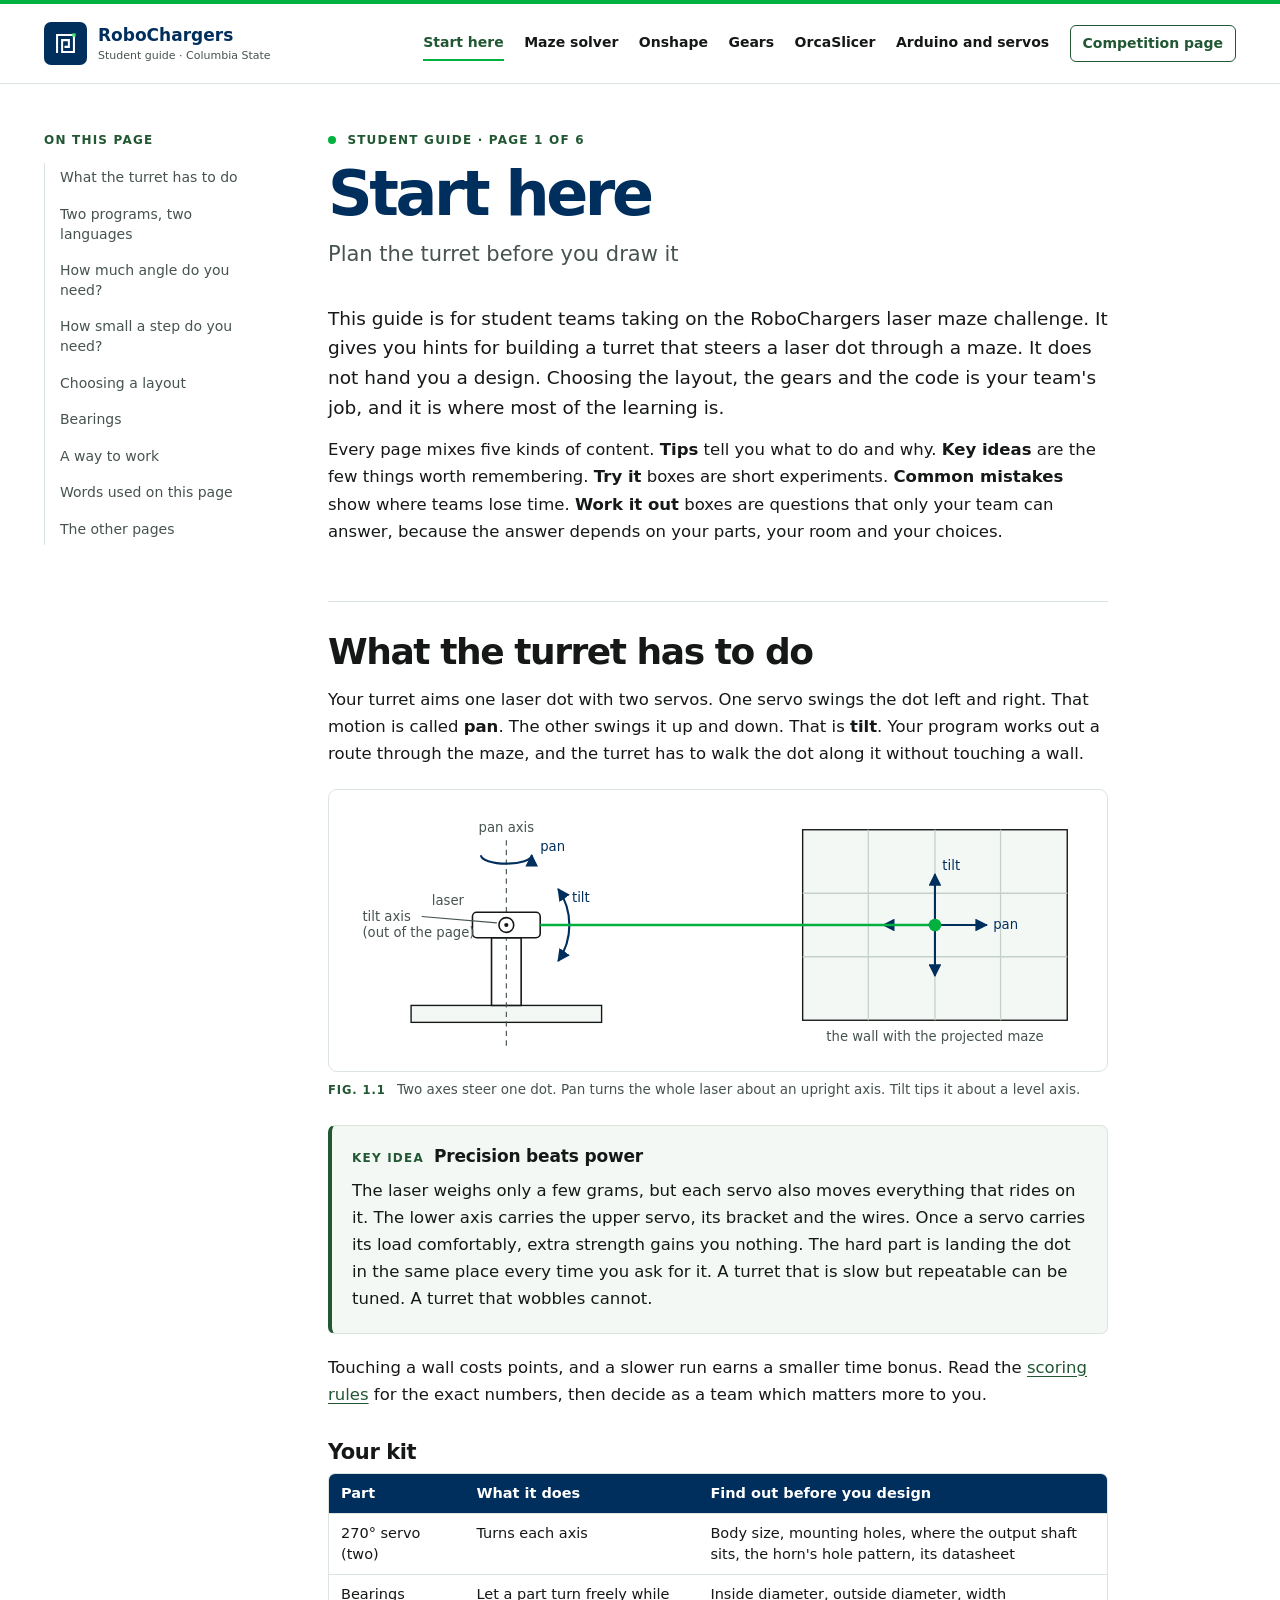
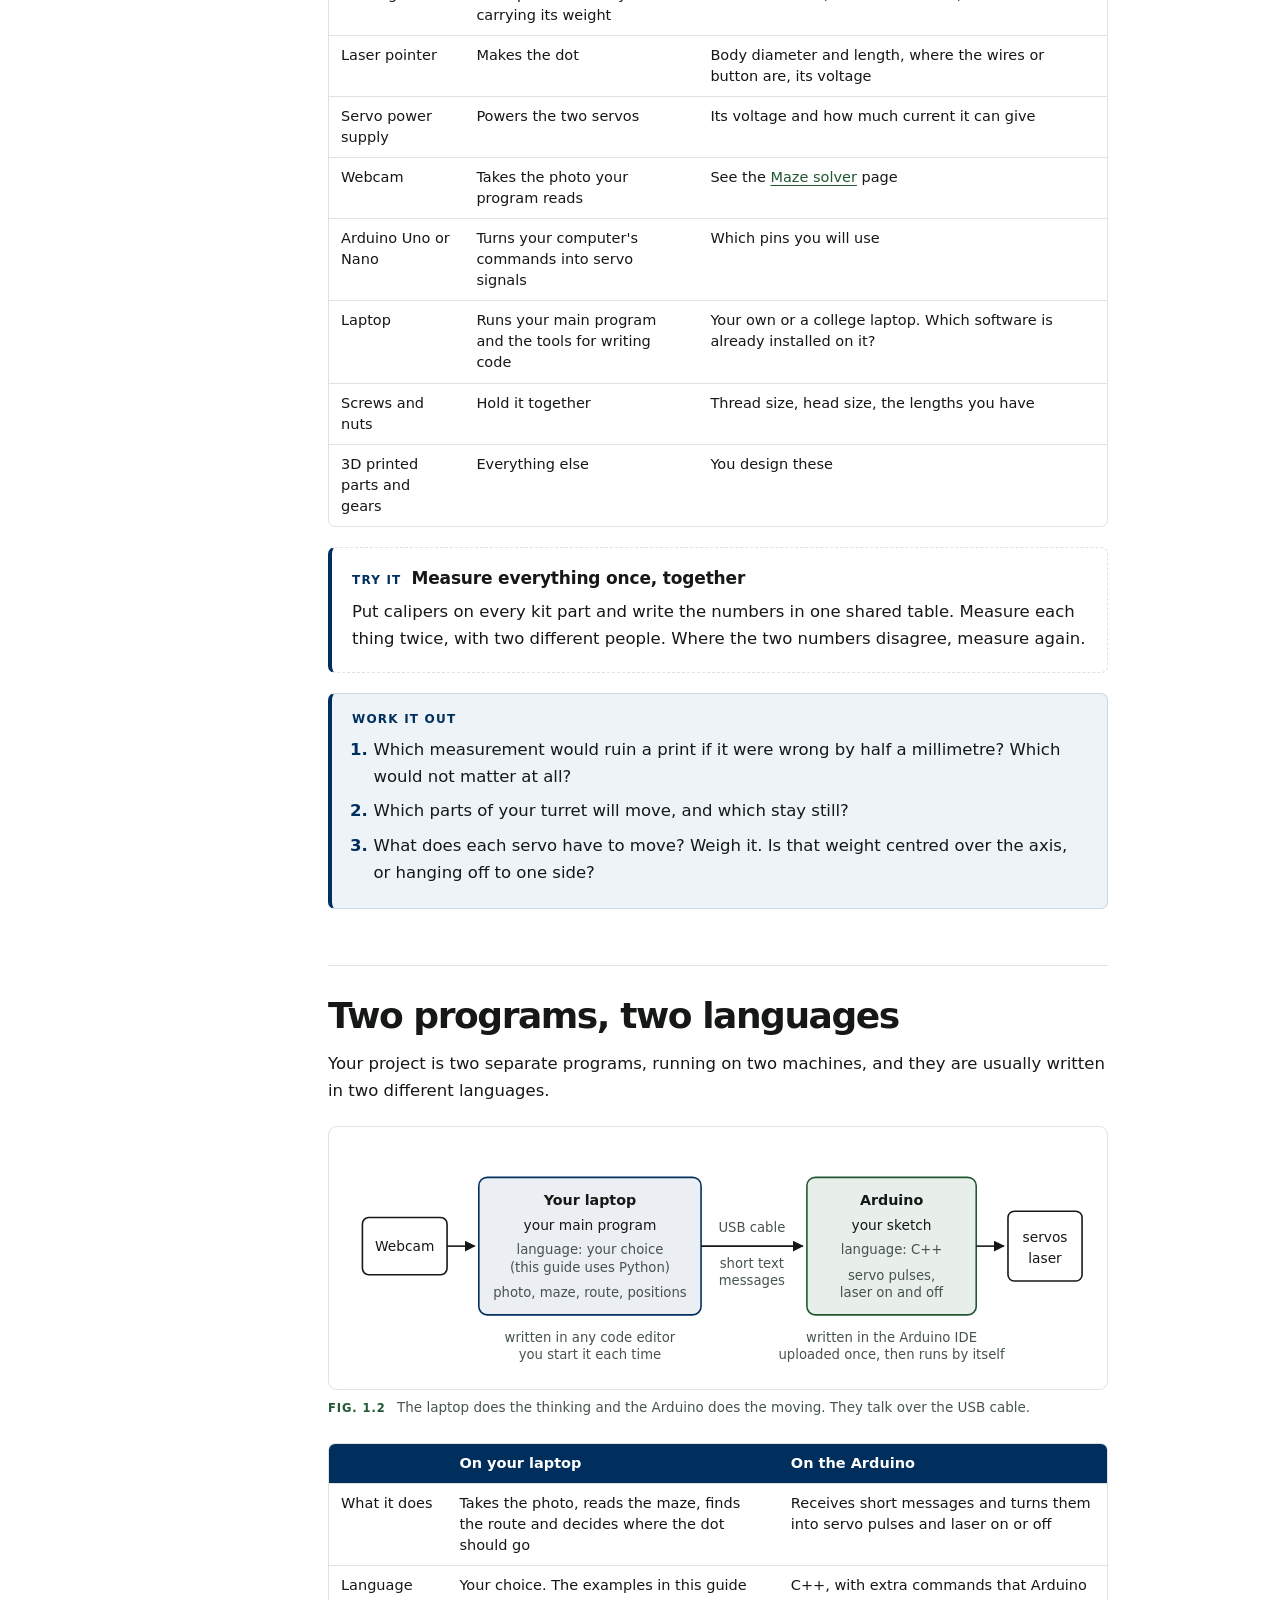
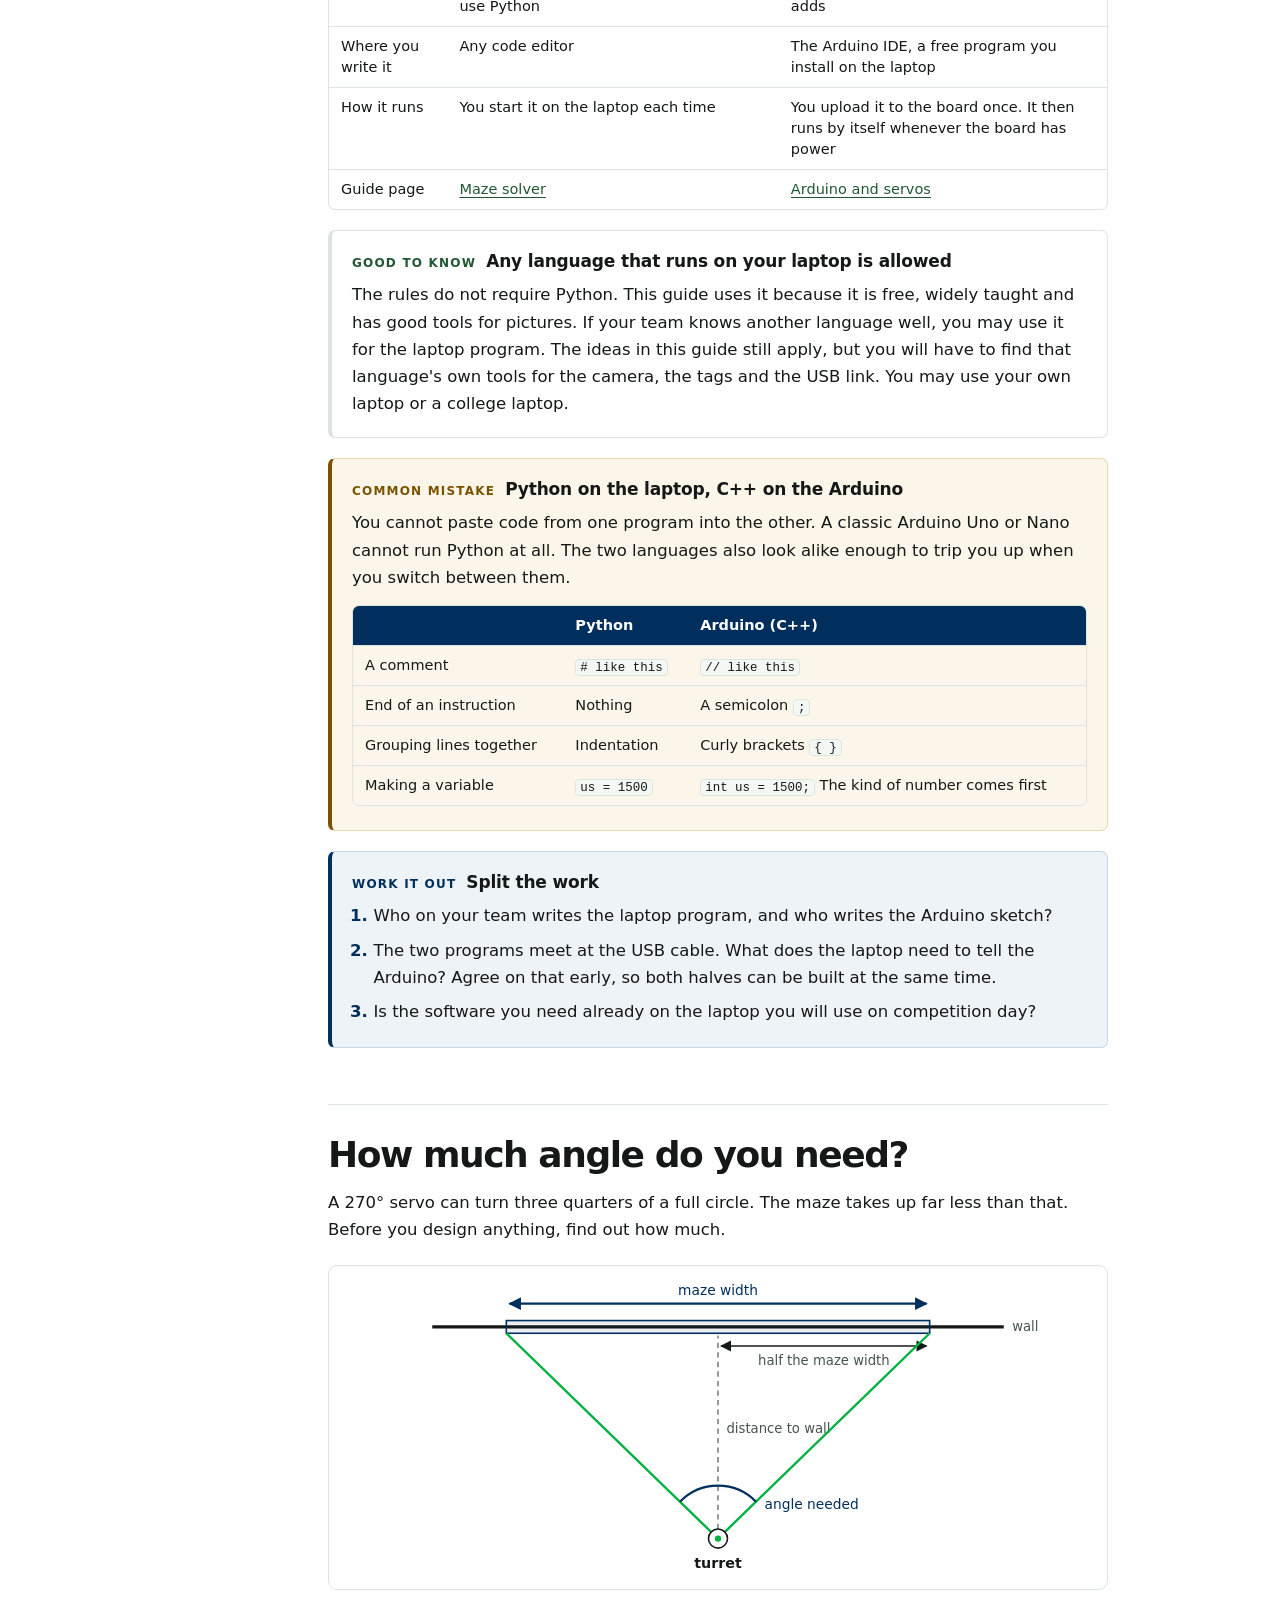
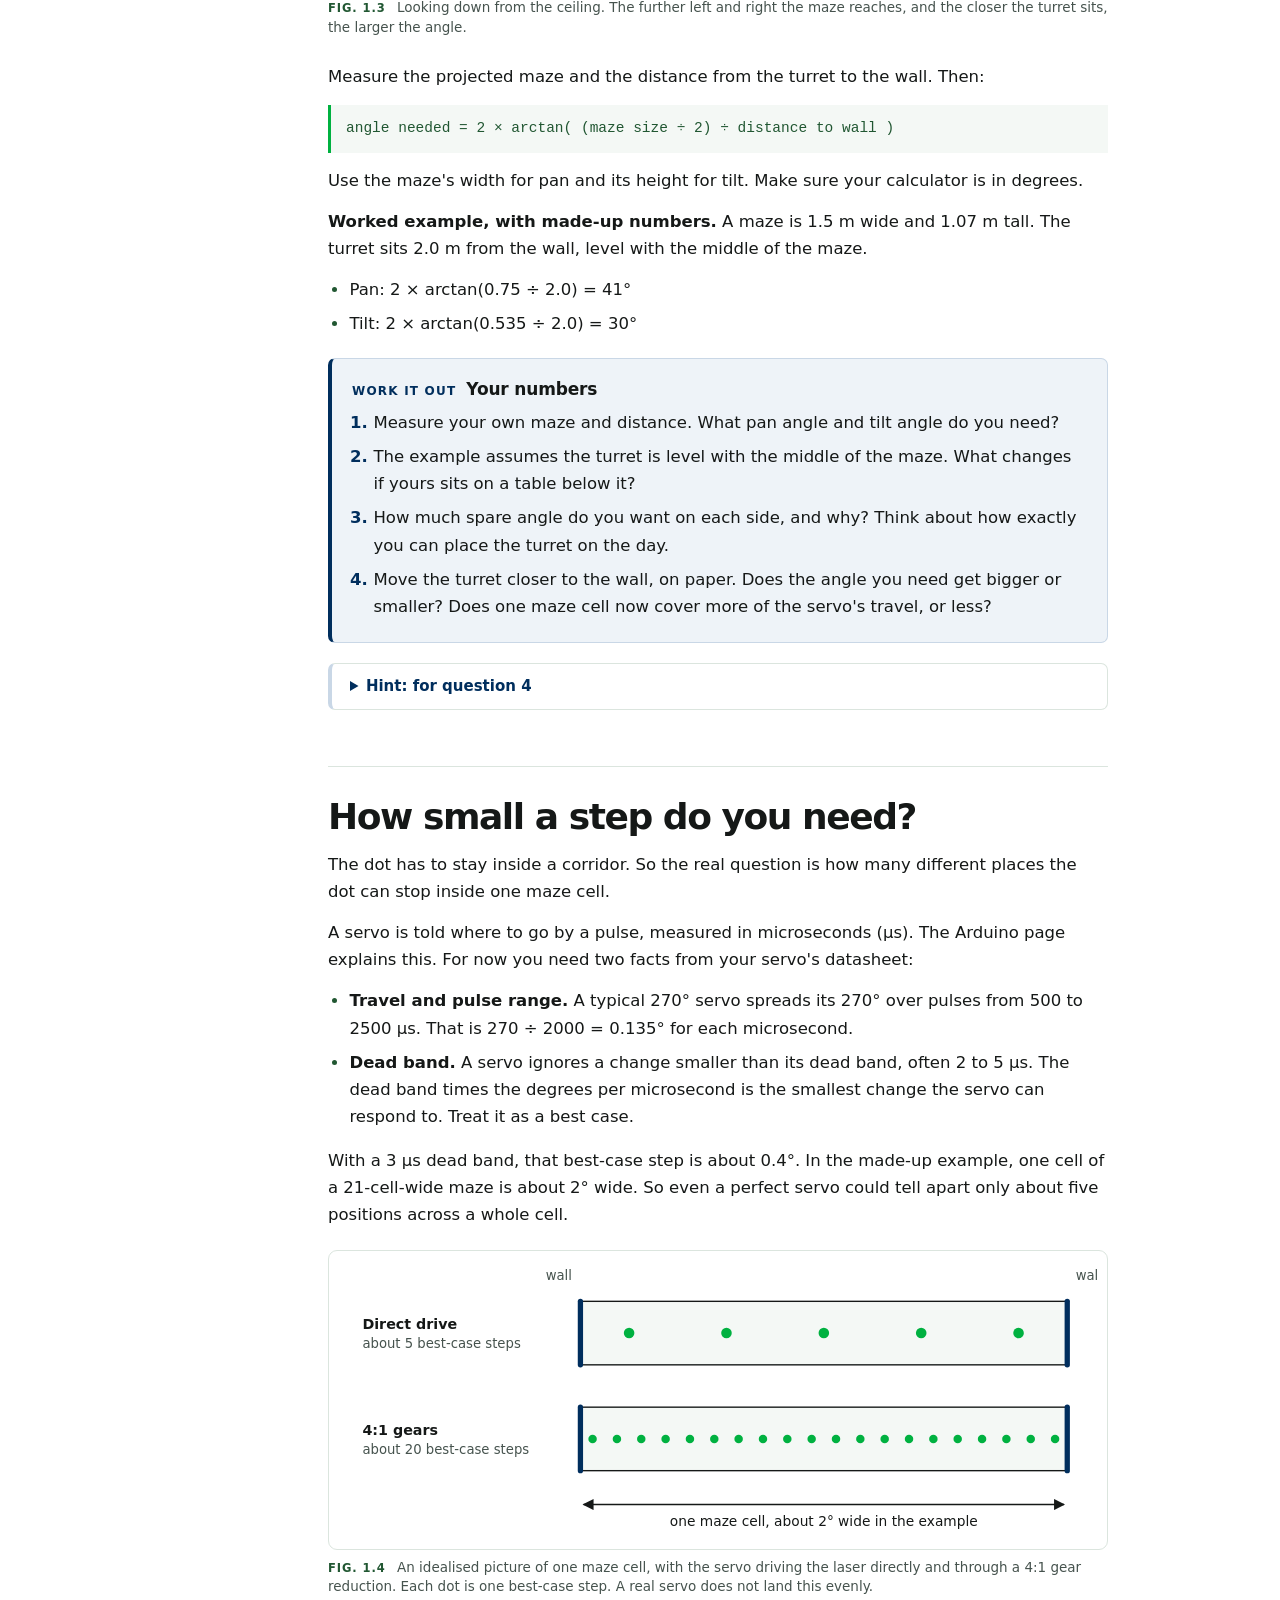
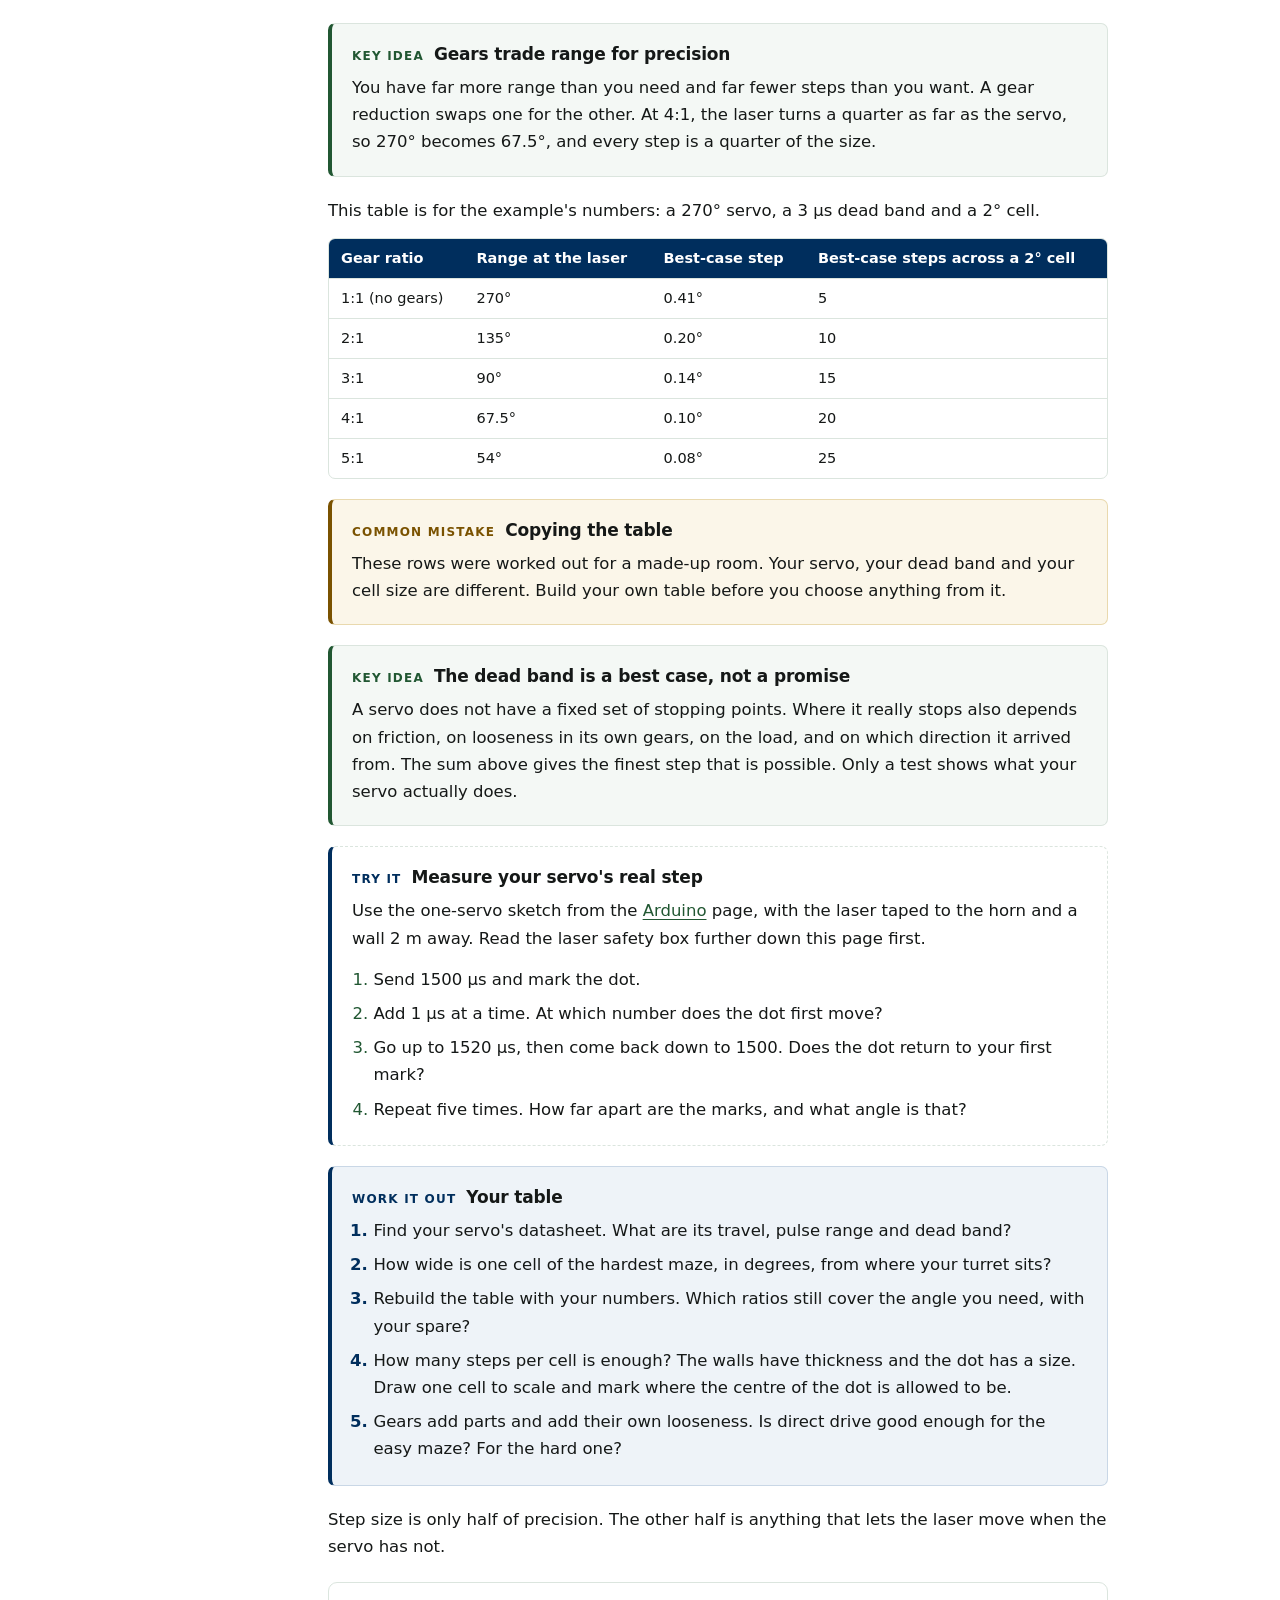
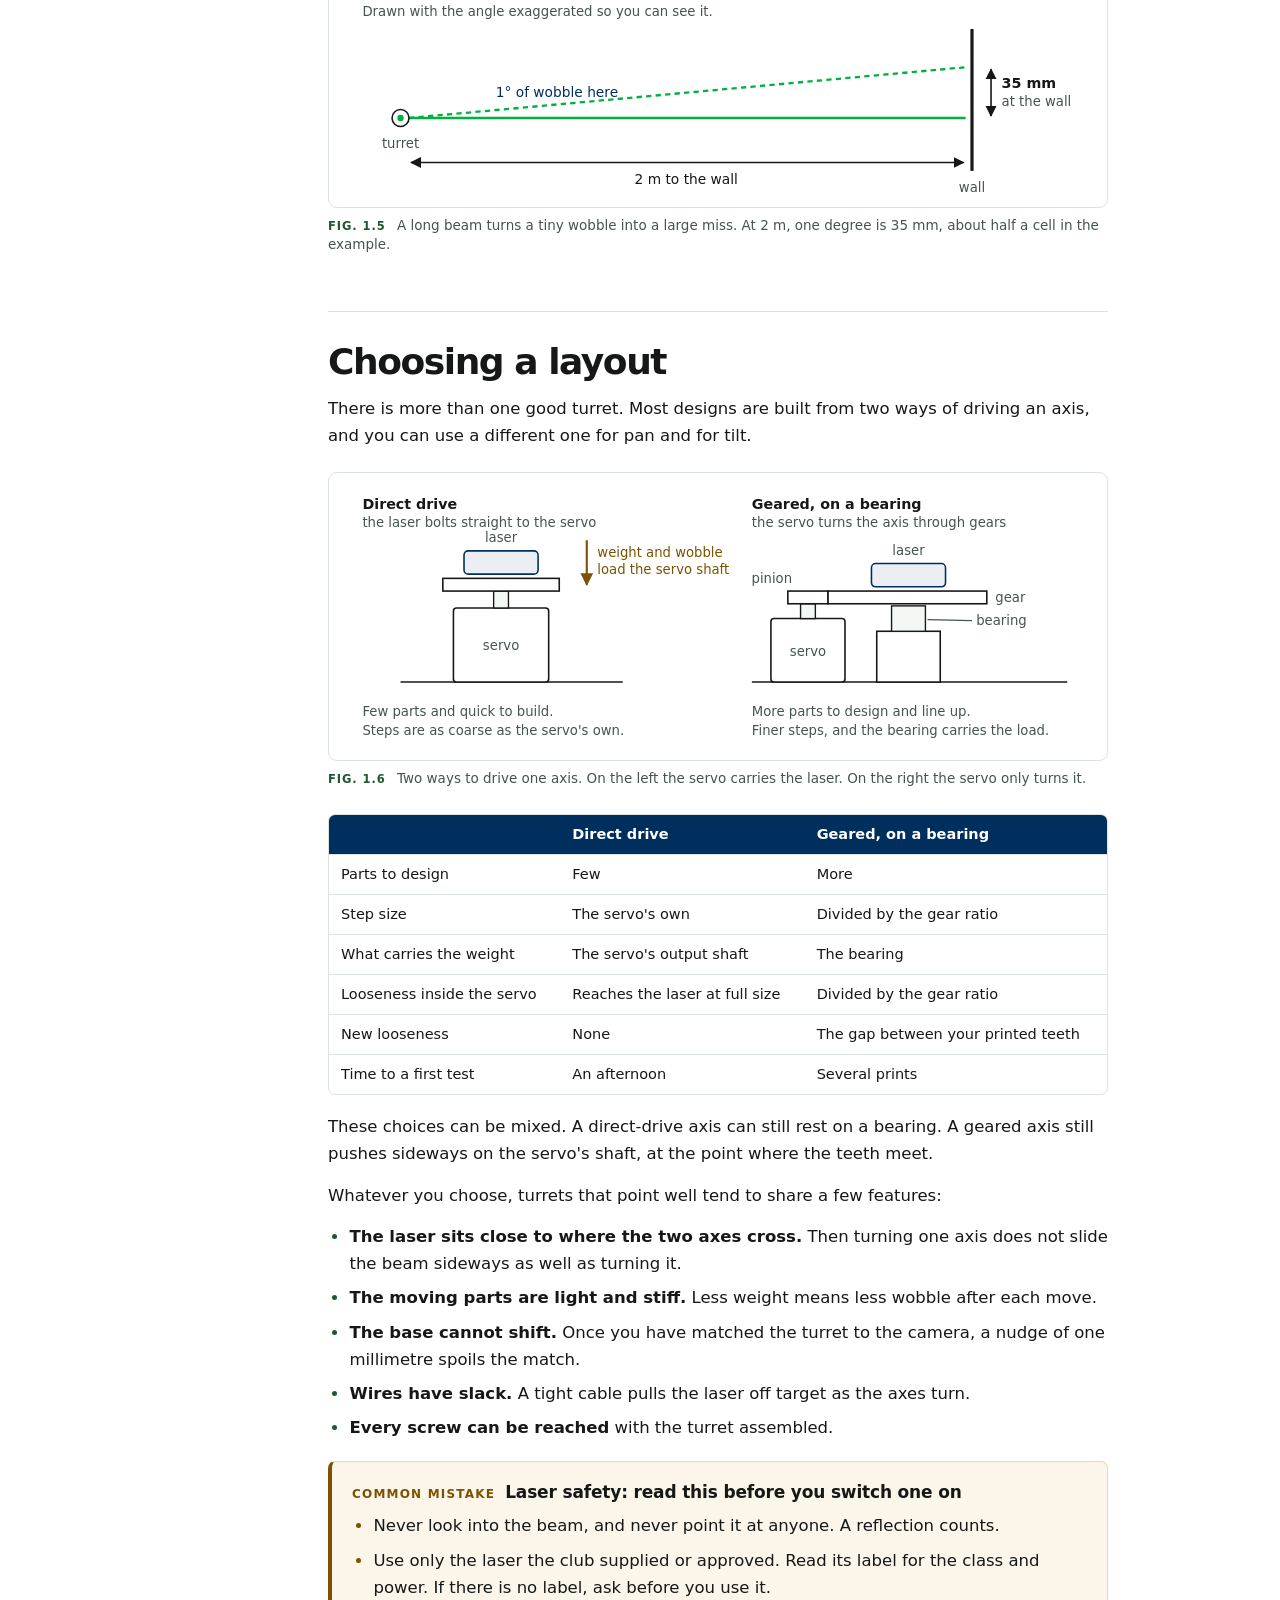
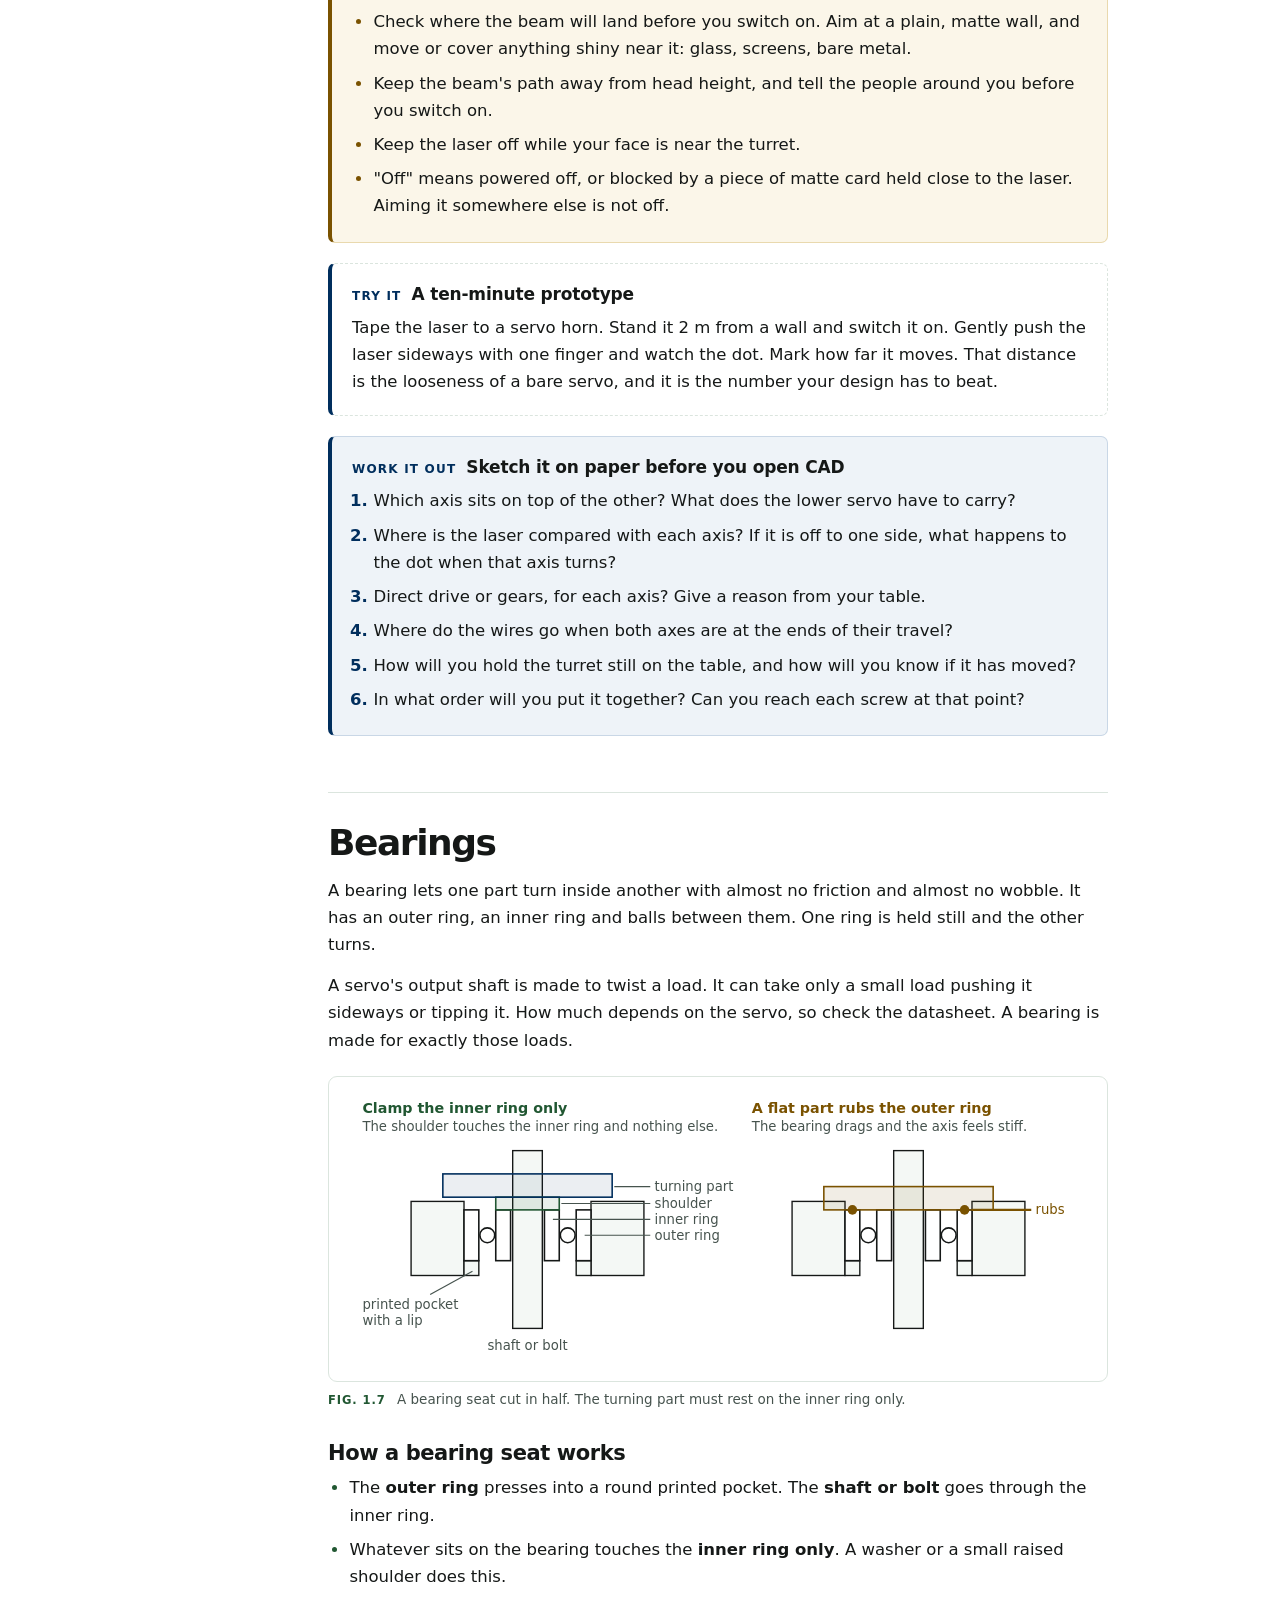
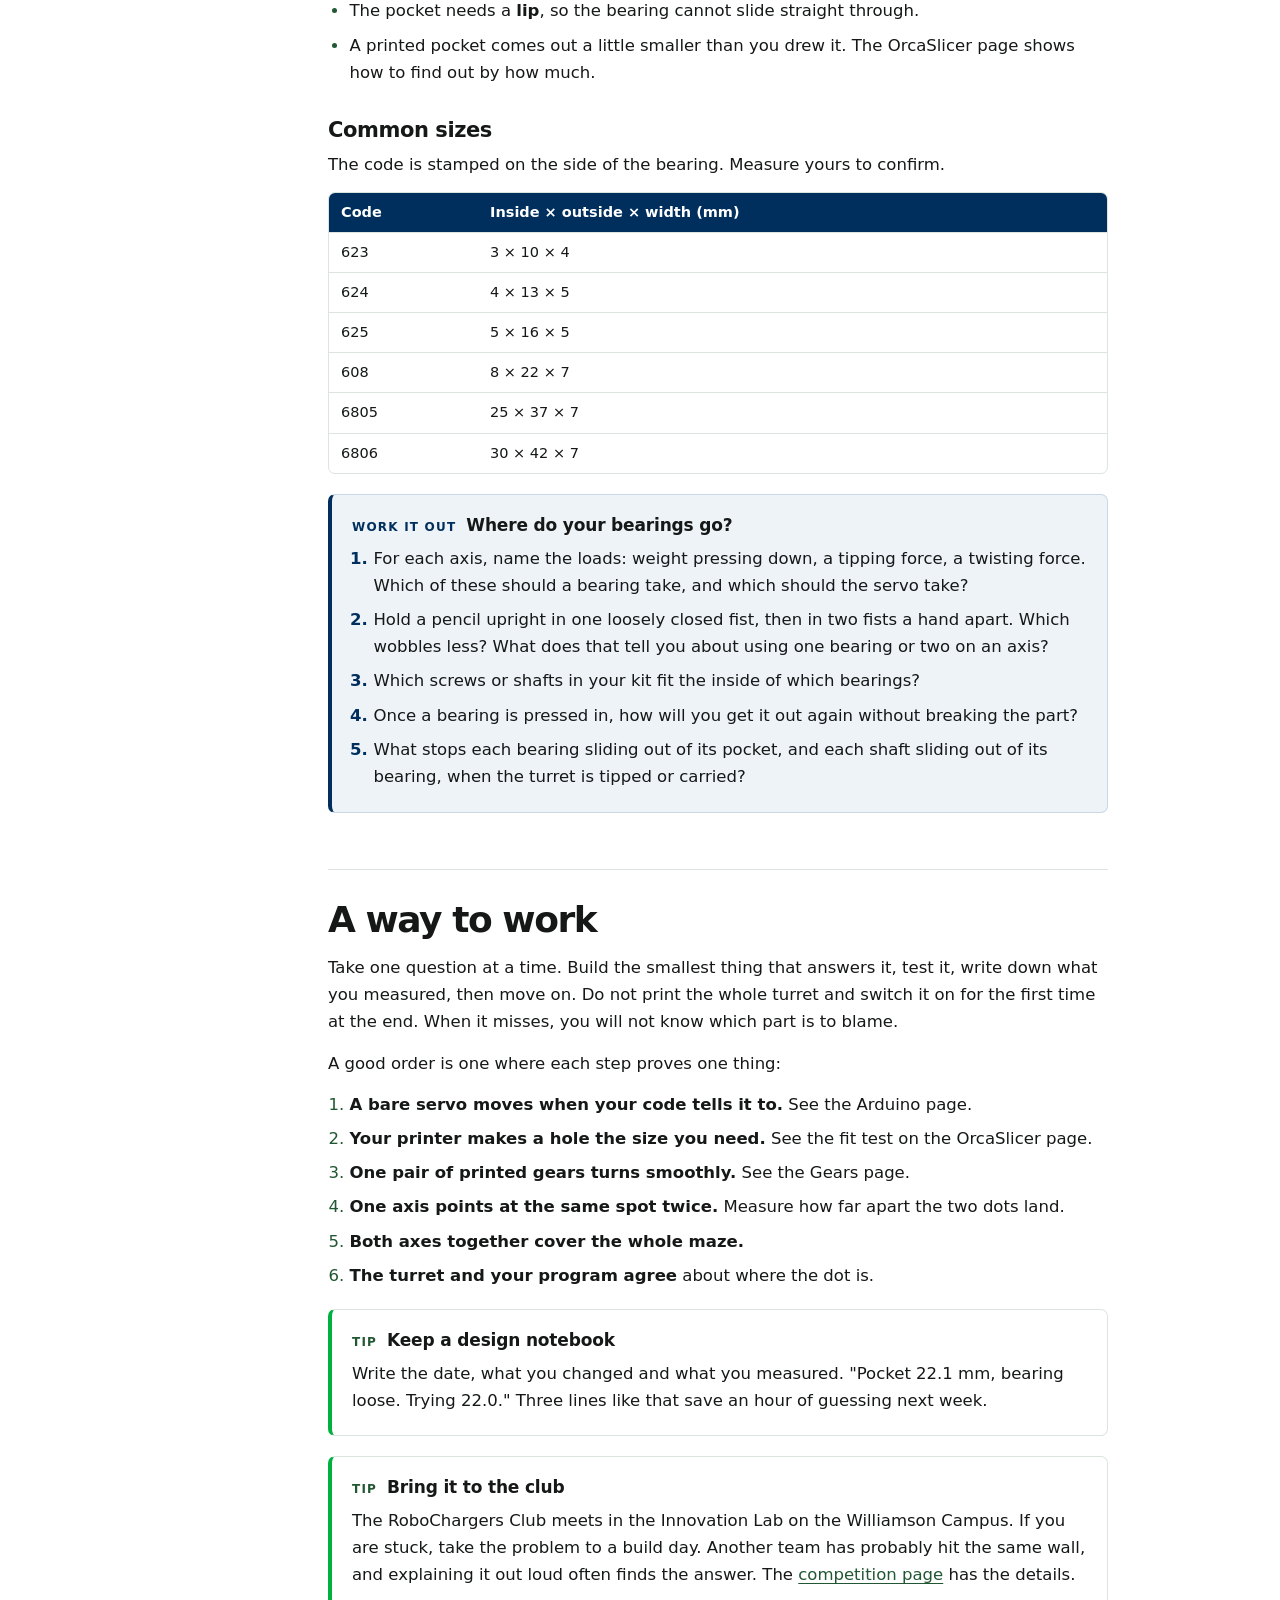
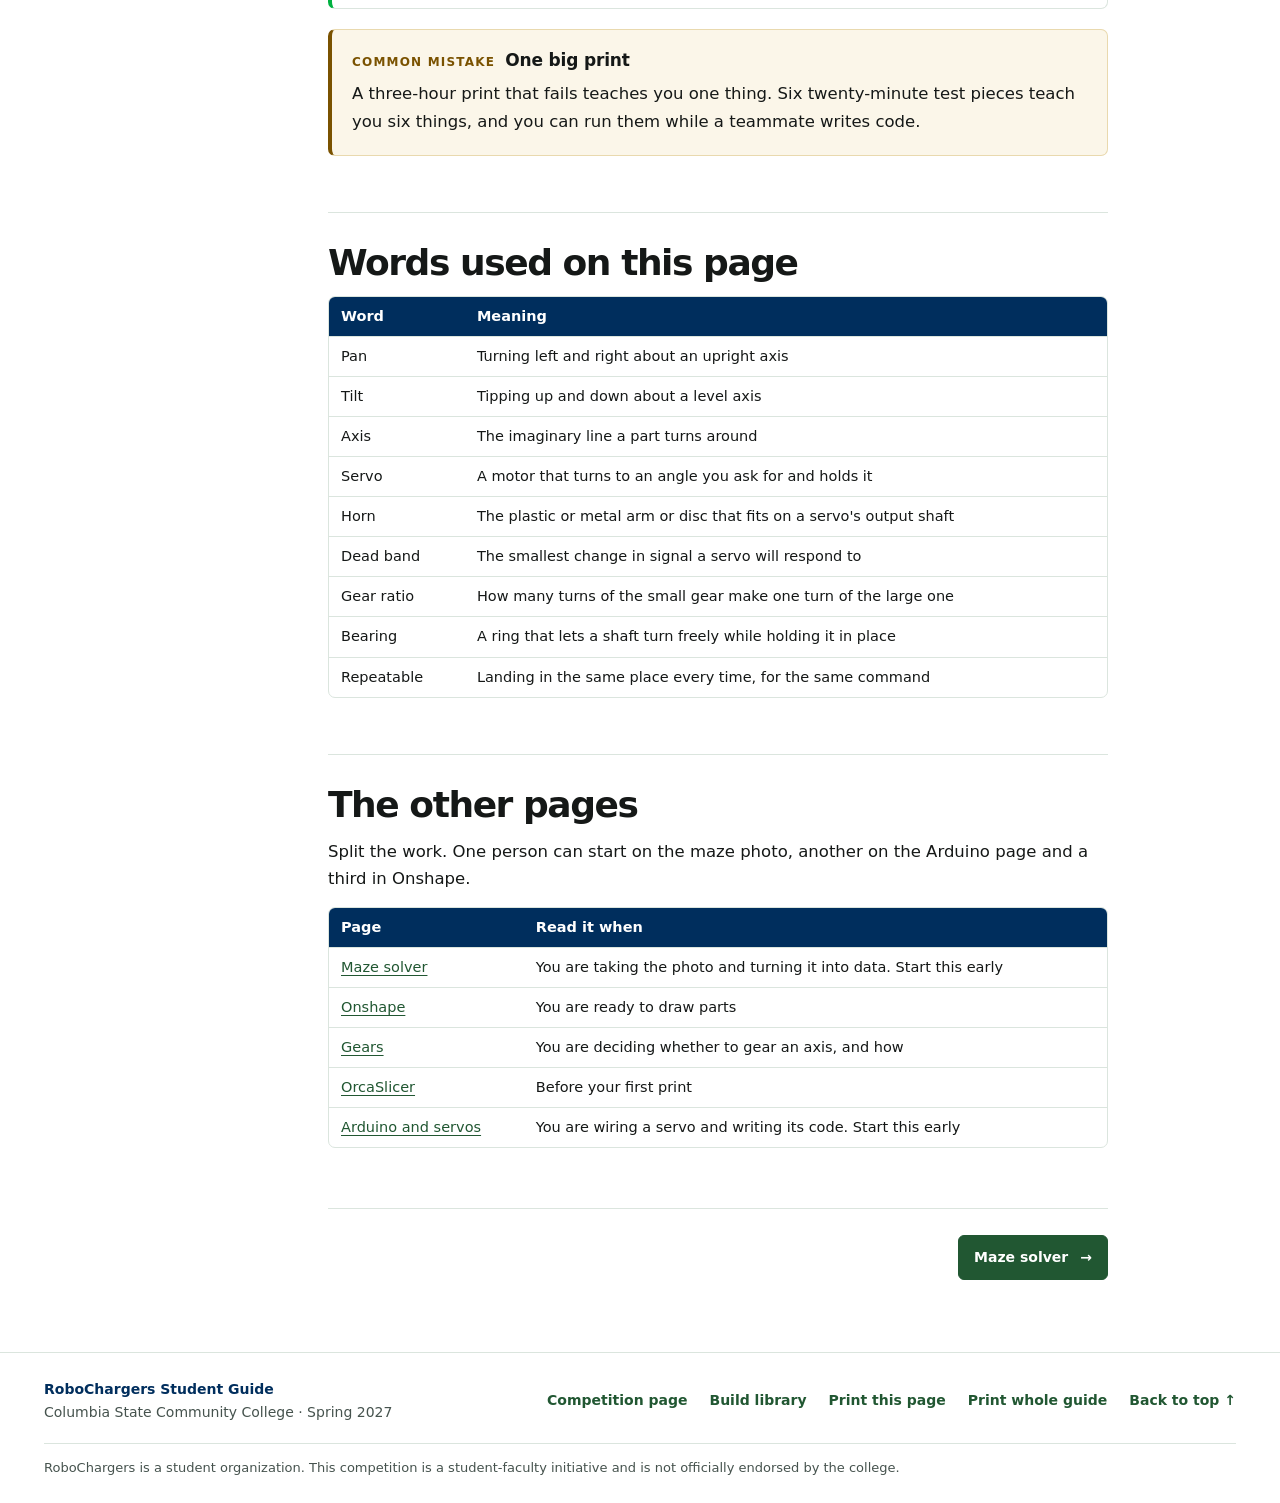
==== public/student-guide/index.html @ 7addeb44 "First Annual RoboChargers Competition 2026–2027 The competition page and the six-page student guide," ====
<!doctype html>
<html lang="en">
<head>
<meta charset="utf-8">
<meta name="viewport" content="width=device-width,initial-scale=1">
<meta name="description" content="A guide for student teams in the RoboChargers laser maze challenge: reading the maze photo, planning the turret, Onshape, gears, OrcaSlicer, and Arduino and servos.">
<title>RoboChargers Student Guide</title>
<link rel="icon" href="../favicon.svg" type="image/svg+xml">
<style>
/* Same palette and type as the competition page (site.css). One light theme, like that page.
   Layout idea: its top bar holds the six guide pages; a quiet contents list sits beside one readable column. */
:root{
  --hunter:#215732; --navy:#002e5d; --kelly:#00b140; --ink:#151817; --muted:#46534e; --line:#dbe5de; --wash:#f4f8f5; --white:#fff;
  --navy-wash:#eef3f8; --navy-line:#c9d7e6; --amber:#7a5200; --amber-wash:#fbf6e9; --amber-line:#e9d9ae; --brick:#a4442f;
  --mono:ui-monospace,SFMono-Regular,Menlo,Consolas,"Liberation Mono",monospace;
  color-scheme:light;
}
*{box-sizing:border-box}
html{scroll-padding-top:124px}
body{margin:0;background:#fff;color:var(--ink);font:16.5px/1.65 system-ui,-apple-system,BlinkMacSystemFont,"Segoe UI",sans-serif;-webkit-text-size-adjust:100%}
h1,h2,h3,h4,p,figure{margin:0}
a{color:var(--hunter);text-underline-offset:3px}
a:focus-visible,button:focus-visible,summary:focus-visible,input:focus-visible{outline:3px solid var(--navy);outline-offset:3px;border-radius:3px}
img{max-width:100%;display:block}
.wrap{width:min(1192px,calc(100% - 88px));margin-inline:auto}
.skip{position:absolute;z-index:30;left:12px;top:12px;transform:translateY(-180%);background:#fff;padding:10px;border:1px solid var(--line);border-radius:6px;font:inherit;font-size:14px;cursor:pointer}
.skip:focus{transform:none}
/* top bar, as on the competition page */
.top{position:sticky;top:0;z-index:20;background:#fff;border-top:4px solid var(--kelly);border-bottom:1px solid var(--line)}
.bar{display:flex;justify-content:space-between;align-items:center;gap:20px;min-height:79px;padding-block:10px}
.brand{display:flex;align-items:center;gap:11px;color:var(--navy);text-decoration:none;line-height:1.2;flex:none}
.brand-icon{width:43px;height:43px;display:grid;place-items:center;background:var(--navy);color:#fff;border-radius:7px;flex:none}
.brand strong{font-size:17px}
.brand small{display:block;font-size:11px;color:var(--muted);margin-top:4px}
.bar nav{display:flex;align-items:center;gap:6px clamp(10px,1.6vw,22px);flex-wrap:wrap;justify-content:flex-end}
.bar nav a{color:var(--ink);text-decoration:none;font-size:14px;font-weight:650;padding:5px 0;border-bottom:2px solid transparent}
.bar nav a:hover{text-decoration:underline}
.bar nav a.on{color:var(--hunter);border-bottom-color:var(--kelly)}
.bar nav a.home-link{border:1px solid var(--hunter);border-radius:6px;padding:6px 12px;color:var(--hunter);font-weight:700}
.bar nav a.home-link:hover{background:var(--wash);text-decoration:none}
/* page layout */
.layout{display:grid;grid-template-columns:220px minmax(0,1fr);gap:clamp(28px,5vw,72px);align-items:start;padding-block:48px 72px}
.toc{position:sticky;top:124px;max-height:calc(100vh - 150px);overflow-y:auto;font-size:14px;line-height:1.4}
.toc ol{list-style:none;margin:10px 0 0;padding:0;display:none;border-left:1px solid var(--line)}
.toc ol.on{display:block}
.toc a{display:block;padding:5px 0 5px 14px;color:var(--muted);text-decoration:none;margin-left:-1px;border-left:2px solid transparent}
.toc a:hover{color:var(--ink);border-left-color:var(--kelly)}
main{min-width:0}
main:focus{outline:none}
.view{display:none;max-width:780px}
.view.active{display:block}
.tag{color:var(--hunter);font-weight:800;font-size:12px;letter-spacing:.10em;text-transform:uppercase;line-height:1.45}
.tag i{display:inline-block;width:8px;height:8px;border-radius:50%;background:var(--kelly);margin-right:6px}
.sheet{margin:0 0 34px}
.sheet h1{font-size:clamp(38px,5.2vw,62px);line-height:1;letter-spacing:-.055em;color:var(--navy);margin:12px 0 14px;text-wrap:balance}
.sheet .blurb{color:var(--muted);font-size:clamp(18px,2vw,21px);line-height:1.45}
.lead{font-size:18.5px;line-height:1.6}
h2{font-size:clamp(26px,3.2vw,36px);line-height:1.1;letter-spacing:-.04em;margin:56px 0 14px;padding-top:30px;border-top:1px solid var(--line);text-wrap:balance}
h3{font-size:21px;line-height:1.2;letter-spacing:-.02em;margin:32px 0 8px;text-wrap:balance}
p{margin:0 0 14px}
ul,ol{margin:0 0 16px;padding-left:1.3em}
li{margin:0 0 7px}
li>p{margin:0 0 7px}
li::marker{color:var(--hunter)}
strong{font-weight:700}
code{font-family:var(--mono);font-size:.86em;background:var(--wash);border:1px solid var(--line);padding:.05em .32em;border-radius:4px;overflow-wrap:anywhere}
pre{position:relative;margin:0 0 18px;padding:14px 16px;background:var(--wash);border:1px solid var(--line);border-radius:7px;overflow-x:auto;line-height:1.5}
pre code{background:none;border:0;padding:0;font-size:13.5px;overflow-wrap:normal;white-space:pre}
.copy{position:absolute;top:8px;right:8px;font:600 12px system-ui,sans-serif;padding:3px 9px;border:1px solid var(--line);border-radius:5px;background:#fff;color:var(--muted);cursor:pointer}
.copy:hover{color:var(--hunter);border-color:var(--hunter)}
.formula{font-family:var(--mono);font-size:14.5px;background:var(--wash);border-left:3px solid var(--kelly);padding:12px 15px;color:var(--hunter);overflow-x:auto}
.tw{overflow-x:auto;margin:0 0 18px;border:1px solid var(--line);border-radius:7px}
table{width:100%;border-collapse:collapse;text-align:left;font-size:14.5px;line-height:1.45;font-variant-numeric:tabular-nums}
thead{background:var(--navy);color:#fff}
th{font-weight:700;white-space:nowrap}
th,td{padding:9px 12px;vertical-align:top;border-bottom:1px solid var(--line)}
tbody tr:last-child td{border-bottom:0}
/* figures */
.fig{margin:22px 0 26px}
.fig-box{border:1px solid var(--line);border-radius:9px;padding:8px;overflow-x:auto;background:#fff}
.fig svg{display:block;width:100%;min-width:520px;height:auto;font-family:inherit}
.fig img{width:100%;height:auto;border-radius:9px}
figcaption{margin-top:8px;font-size:13.5px;color:var(--muted);line-height:1.45}
figcaption b{color:var(--hunter);font-weight:800;font-size:11.5px;letter-spacing:.08em;text-transform:uppercase;margin-right:7px}
svg .k{stroke:var(--ink);stroke-width:1.5;fill:none}
svg .kf{stroke:var(--ink);stroke-width:1.5;fill:#fff}
svg .kt{stroke:var(--ink);stroke-width:1.3;fill:var(--wash)}
svg .kd{fill:var(--ink)}
svg .l{stroke:#c3d1c8;stroke-width:1.2;fill:none}
svg .lm{stroke:var(--muted);stroke-width:1.1;fill:none}
svg .tf{fill:var(--wash)}
svg .d{stroke-dasharray:5 4}
svg .a{stroke:var(--kelly);stroke-width:2.2;fill:none}
svg .af{fill:var(--kelly)}
svg .asoft{fill:rgba(0,177,64,.13);stroke:var(--kelly);stroke-width:1.6}
svg .b{stroke:var(--navy);stroke-width:2;fill:none}
svg .bf{fill:var(--navy)}
svg .bsoft{fill:rgba(0,46,93,.10)}
svg .bs{fill:rgba(0,46,93,.08);stroke:var(--navy);stroke-width:1.5}
svg .g{stroke:var(--hunter);stroke-width:2;fill:none}
svg .gf{fill:var(--hunter)}
svg .gs{fill:rgba(33,87,50,.10);stroke:var(--hunter);stroke-width:1.5}
svg .w{stroke:var(--amber);stroke-width:2;fill:none}
svg .wf{fill:var(--amber)}
svg .ws{fill:rgba(122,82,0,.10);stroke:var(--amber);stroke-width:1.5}
svg .r{stroke:var(--brick);stroke-width:2;fill:none}
svg .wall{stroke:var(--navy);stroke-width:5;stroke-linecap:round;fill:none}
svg .thin{stroke-width:1}
svg .thick{stroke-width:3}
svg .rc{stroke-linecap:round;stroke-linejoin:round}
svg text{font-size:13px;fill:var(--ink)}
svg text.q{font-size:12.5px;fill:var(--muted)}
svg text.h{font-size:13.5px;font-weight:700}
svg text.mono{font-family:var(--mono)}
svg .m{text-anchor:middle} svg .e{text-anchor:end}
svg text.ca{fill:var(--hunter)} svg text.cb{fill:var(--navy)} svg text.cg{fill:var(--hunter)} svg text.cw{fill:var(--amber)} svg text.cr{fill:var(--brick)}
svg .ar{marker-end:url(#mk)} svg .ar2{marker-start:url(#mk);marker-end:url(#mk)}
svg .ara{marker-end:url(#mka)} svg .arb{marker-end:url(#mkb)} svg .arb2{marker-start:url(#mkb);marker-end:url(#mkb)}
svg .arg{marker-end:url(#mkg)} svg .arw{marker-end:url(#mkw)}
#mk path{fill:var(--ink)} #mka path{fill:var(--kelly)} #mkb path{fill:var(--navy)} #mkg path{fill:var(--hunter)} #mkw path{fill:var(--amber)}
/* callouts: the competition page's "kit" box, in five quiet variants */
.co{margin:20px 0;padding:16px 20px 6px;border:1px solid var(--line);border-left:4px solid var(--kelly);border-radius:7px;background:#fff}
.co-label{margin:0 0 6px;display:flex;flex-wrap:wrap;align-items:baseline;gap:4px 10px}
.co-kind{color:var(--hunter);font-weight:800;font-size:12px;letter-spacing:.10em;text-transform:uppercase}
.co-title{font-weight:700;font-size:17px;letter-spacing:-.01em}
.co-key{background:var(--wash);border-left-color:var(--hunter)}
.co-q{background:var(--navy-wash);border-color:var(--navy-line);border-left-color:var(--navy)}
.co-q .co-kind{color:var(--navy)}
.co-q li::marker{color:var(--navy);font-weight:700}
.co-try{border-style:dashed;border-left-style:solid;border-left-color:var(--navy)}
.co-try .co-kind{color:var(--navy)}
.co-trap{background:var(--amber-wash);border-color:var(--amber-line);border-left-color:var(--amber)}
.co-trap .co-kind{color:var(--amber)}
.co-trap li::marker{color:var(--amber)}
.co-info{border-left-color:var(--line)}
details.co-hint{padding:0;border-left-color:var(--navy-line)}
details.co-hint summary{cursor:pointer;padding:10px 18px;font-weight:700;font-size:15px;color:var(--navy);list-style-position:inside}
details.co-hint[open] summary{border-bottom:1px solid var(--line)}
details.co-hint>*:not(summary){margin-left:20px;margin-right:20px}
details.co-hint>p:first-of-type{margin-top:12px}
/* pulse explorer */
.lab{margin:22px 0;padding:18px 20px;border:1px solid var(--line);border-radius:9px;background:var(--wash)}
.lab h4{color:var(--hunter);font-weight:800;font-size:12px;letter-spacing:.10em;text-transform:uppercase;margin:0 0 6px}
.lab p{font-size:15px;margin:0 0 10px;color:var(--muted)}
.lab .row{display:flex;flex-wrap:wrap;gap:10px 18px;align-items:center;margin:8px 0}
.lab label{font-weight:700;font-size:14px}
.lab input[type=range]{flex:1 1 260px;accent-color:var(--hunter);min-width:200px}
.lab output{font-family:var(--mono);font-size:14px;min-width:8em}
.lab svg{display:block;width:100%;height:auto;background:#fff;border:1px solid var(--line);border-radius:7px;margin-top:10px}
.lab .seg{display:inline-flex;border:1px solid var(--hunter);border-radius:6px;overflow:hidden}
.lab .seg button{font:700 13px system-ui,sans-serif;padding:6px 12px;border:0;background:#fff;color:var(--hunter);cursor:pointer}
.lab .seg button[aria-pressed="true"]{background:var(--hunter);color:#fff}
/* pager and footer */
.pager{display:flex;justify-content:space-between;gap:12px;flex-wrap:wrap;margin:60px 0 0;padding-top:26px;border-top:1px solid var(--line)}
.button{display:inline-flex;align-items:center;gap:12px;padding:10px 15px;border:1px solid var(--hunter);border-radius:6px;background:var(--hunter);color:#fff;text-decoration:none;font-weight:700;font-size:14px}
.button:hover{background:var(--navy);border-color:var(--navy)}
.button.outline{color:var(--hunter);background:#fff}
.button.outline:hover{background:var(--wash);border-color:var(--hunter)}
.button small{font-weight:600;font-size:12px;opacity:.8}
.pager .next{margin-left:auto}
footer{border-top:1px solid var(--line)}
.footer{display:flex;justify-content:space-between;align-items:center;gap:20px;flex-wrap:wrap;padding-block:25px;font-size:14px}
.footer strong{color:var(--navy)}
.footer p{color:var(--muted);margin:0}
.footer a,.footer button{font:inherit;font-weight:750;color:var(--hunter);text-decoration:none;background:none;border:0;padding:0;cursor:pointer;white-space:nowrap}
.footer a:hover,.footer button:hover{text-decoration:underline}
.footer .links{display:flex;gap:22px;flex-wrap:wrap}
.footer-note{padding-bottom:26px;margin-top:-6px;font-size:13px;line-height:1.5;color:var(--muted)}
.footer-note p{margin:0;padding-top:14px;border-top:1px solid var(--line)}
@media(max-width:980px){
  .layout{grid-template-columns:1fr;padding-block:34px 56px}
  .toc{display:none}
}
@media(max-width:820px){.wrap{width:calc(100% - 44px)}}
@media(max-width:660px){
  html{scroll-padding-top:128px}
  .wrap{width:calc(100% - 32px)}
  .bar{align-items:flex-start;flex-direction:column;gap:8px;padding-block:10px 8px;min-height:0}
  .brand-icon{width:34px;height:34px}
  .bar nav{flex-wrap:nowrap;justify-content:flex-start;gap:18px;overflow-x:auto;width:100%;padding-bottom:4px}
  .bar nav a{white-space:nowrap}
  .layout{padding-block:26px 44px}
  h2{margin-top:44px;padding-top:24px}
  th,td{padding:7px 8px}
}
.sheet h1:focus{outline:none}
@media(max-width:600px){.fig:not(.photo) figcaption::after{content:" Swipe sideways to see the whole figure.";color:var(--muted)}}
@media print{
  .top,.toc,.pager,.copy,.skip,.footer .links,.lab{display:none!important}
  html{scroll-padding-top:0}
  .layout{display:block;padding:0;width:100%}
  .view{display:block!important;max-width:none;break-before:page}
  .view:first-of-type{break-before:auto}
  body.print-one .view:not(.active){display:none!important}
  body.print-one .view{break-before:auto}
  .fig svg{min-width:0}
  .fig-box,.tw{overflow:visible}
  .fig,.co,pre,tr{break-inside:avoid}
  pre{white-space:pre-wrap;overflow:visible}
  h2,h3{break-after:avoid}
  a{color:inherit;text-decoration:none}
  .fig figcaption::after{content:none!important}
}
</style>
</head>
<body>
<button type="button" class="skip" id="skip-content">Skip to content</button>
<svg width="0" height="0" style="position:absolute" aria-hidden="true" focusable="false">
  <defs>
    <marker id="mk" viewBox="0 0 10 10" refX="9" refY="5" markerWidth="7" markerHeight="7" orient="auto-start-reverse"><path d="M0 0L10 5L0 10z"/></marker>
    <marker id="mka" viewBox="0 0 10 10" refX="9" refY="5" markerWidth="6" markerHeight="6" orient="auto-start-reverse"><path d="M0 0L10 5L0 10z"/></marker>
    <marker id="mkb" viewBox="0 0 10 10" refX="9" refY="5" markerWidth="6" markerHeight="6" orient="auto-start-reverse"><path d="M0 0L10 5L0 10z"/></marker>
    <marker id="mkg" viewBox="0 0 10 10" refX="9" refY="5" markerWidth="6" markerHeight="6" orient="auto-start-reverse"><path d="M0 0L10 5L0 10z"/></marker>
    <marker id="mkw" viewBox="0 0 10 10" refX="9" refY="5" markerWidth="6" markerHeight="6" orient="auto-start-reverse"><path d="M0 0L10 5L0 10z"/></marker>
  </defs>
</svg>
<header class="top" id="top"><div class="wrap bar">
<a class="brand" href="../index.html"><span class="brand-icon" aria-hidden="true"><svg viewBox="0 0 32 32" width="27" height="27"><path d="M6 26V6h20v20H12V12h8v8h-4" fill="none" stroke="currentColor" stroke-width="2.4" stroke-linecap="square"/><path d="M24 4h4v4h-4z" fill="#46e778"/></svg></span><span><strong>RoboChargers</strong><small>Student guide · Columbia State</small></span></a>
<nav aria-label="Guide pages">
<a href="#start-here" data-nav="start-here">Start here</a>
<a href="#maze-solver" data-nav="maze-solver">Maze solver</a>
<a href="#onshape" data-nav="onshape">Onshape</a>
<a href="#gears" data-nav="gears">Gears</a>
<a href="#orcaslicer" data-nav="orcaslicer">OrcaSlicer</a>
<a href="#arduino" data-nav="arduino">Arduino and servos</a>
<a class="home-link" href="../index.html">Competition page</a>
</nav>
</div></header>
<div class="wrap layout">
<aside class="toc" aria-label="On this page">
<p class="tag">On this page</p>
<ol data-sub="start-here"><li><a href="#start-here-what-the-turret-has-to-do">What the turret has to do</a></li><li><a href="#start-here-two-programs-two-languages">Two programs, two languages</a></li><li><a href="#start-here-how-much-angle-do-you-need">How much angle do you need?</a></li><li><a href="#start-here-how-small-a-step-do-you-need">How small a step do you need?</a></li><li><a href="#start-here-choosing-a-layout">Choosing a layout</a></li><li><a href="#start-here-bearings">Bearings</a></li><li><a href="#start-here-a-way-to-work">A way to work</a></li><li><a href="#start-here-words-used-on-this-page">Words used on this page</a></li><li><a href="#start-here-the-other-pages">The other pages</a></li></ol>
<ol data-sub="maze-solver"><li><a href="#maze-solver-taking-a-good-picture">Taking a good picture</a></li><li><a href="#maze-solver-code-you-will-need-getting-a-picture-and-reading-it">Code you will need: getting a picture and reading it</a></li><li><a href="#maze-solver-finding-the-maze-in-the-photo">Finding the maze in the photo</a></li><li><a href="#maze-solver-from-picture-to-grid-questions-to-answer">From picture to grid: questions to answer</a></li><li><a href="#maze-solver-ways-to-store-the-maze">Ways to store the maze</a></li><li><a href="#maze-solver-check-your-maze-before-you-try-to-solve-it">Check your maze before you try to solve it</a></li><li><a href="#maze-solver-what-is-left-for-you">What is left for you</a></li><li><a href="#maze-solver-words-used-on-this-page">Words used on this page</a></li></ol>
<ol data-sub="onshape"><li><a href="#onshape-set-up">Set up</a></li><li><a href="#onshape-sketch-constrain-extrude">Sketch, constrain, extrude</a></li><li><a href="#onshape-variables-one-number-many-features">Variables: one number, many features</a></li><li><a href="#onshape-model-the-kit-parts-first">Model the kit parts first</a></li><li><a href="#onshape-designing-parts-that-print-well">Designing parts that print well</a></li><li><a href="#onshape-assemblies-move-it-before-you-print-it">Assemblies: move it before you print it</a></li><li><a href="#onshape-export-for-the-slicer">Export for the slicer</a></li><li><a href="#onshape-words-used-on-this-page">Words used on this page</a></li></ol>
<ol data-sub="gears"><li><a href="#gears-do-you-need-gears">Do you need gears?</a></li><li><a href="#gears-gear-words-and-three-formulas">Gear words and three formulas</a></li><li><a href="#gears-choosing-your-numbers">Choosing your numbers</a></li><li><a href="#gears-making-a-gear-pair-in-onshape">Making a gear pair in Onshape</a></li><li><a href="#gears-joining-gears-to-the-servo-and-the-axis">Joining gears to the servo and the axis</a></li><li><a href="#gears-backlash">Backlash</a></li><li><a href="#gears-printing-gears">Printing gears</a></li><li><a href="#gears-words-used-on-this-page">Words used on this page</a></li></ol>
<ol data-sub="orcaslicer"><li><a href="#orcaslicer-set-up">Set up</a></li><li><a href="#orcaslicer-orientation-comes-first">Orientation comes first</a></li><li><a href="#orcaslicer-settings-that-matter">Settings that matter</a></li><li><a href="#orcaslicer-supports-and-the-preview">Supports and the preview</a></li><li><a href="#orcaslicer-find-your-printer-s-fits">Find your printer's fits</a></li><li><a href="#orcaslicer-when-a-print-goes-wrong">When a print goes wrong</a></li><li><a href="#orcaslicer-words-used-on-this-page">Words used on this page</a></li></ol>
<ol data-sub="arduino"><li><a href="#arduino-before-you-start-the-arduino-ide">Before you start: the Arduino IDE</a></li><li><a href="#arduino-what-a-servo-is">What a servo is</a></li><li><a href="#arduino-the-signal">The signal</a></li><li><a href="#arduino-wiring-and-power">Wiring and power</a></li><li><a href="#arduino-building-block-move-one-servo">Building block: move one servo</a></li><li><a href="#arduino-angles-and-microseconds">Angles and microseconds</a></li><li><a href="#arduino-building-block-listen-to-the-computer">Building block: listen to the computer</a></li><li><a href="#arduino-limits-and-smooth-moves">Limits and smooth moves</a></li><li><a href="#arduino-from-a-maze-position-to-two-pulse-widths">From a maze position to two pulse widths</a></li><li><a href="#arduino-switching-the-laser">Switching the laser</a></li><li><a href="#arduino-when-it-does-not-work">When it does not work</a></li><li><a href="#arduino-words-used-on-this-page">Words used on this page</a></li></ol>
</aside>
<main id="main" tabindex="-1">
<section class="view active" id="start-here" data-view><header class="sheet"><p class="tag"><i></i> Student guide · Page 1 of 6</p><h1 tabindex="-1">Start here</h1><p class="blurb">Plan the turret before you draw it</p></header><p class="lead">This guide is for student teams taking on the RoboChargers laser maze challenge. It gives you hints for building a turret that steers a laser dot through a maze. It does not hand you a design. Choosing the layout, the gears and the code is your team's job, and it is where most of the learning is.</p>
<p>Every page mixes five kinds of content. <strong>Tips</strong> tell you what to do and why. <strong>Key ideas</strong> are the few things worth remembering. <strong>Try it</strong> boxes are short experiments. <strong>Common mistakes</strong> show where teams lose time. <strong>Work it out</strong> boxes are questions that only your team can answer, because the answer depends on your parts, your room and your choices.</p>
<h2 id="start-here-what-the-turret-has-to-do">What the turret has to do</h2>
<p>Your turret aims one laser dot with two servos. One servo swings the dot left and right. That motion is called <strong>pan</strong>. The other swings it up and down. That is <strong>tilt</strong>. Your program works out a route through the maze, and the turret has to walk the dot along it without touching a wall.</p>
<figure class="fig" id="fig-start-here-1"><div class="fig-box"><svg viewBox="0 0 720 250" role="img" aria-label="Two axes steer one dot. Pan turns the whole laser about an upright axis. Tilt tips it about a level axis."><rect x="440" y="30" width="250" height="180" class="kt"/>
<line x1="502" y1="30" x2="502" y2="210" class="l"/>
<line x1="565" y1="30" x2="565" y2="210" class="l"/>
<line x1="627" y1="30" x2="627" y2="210" class="l"/>
<line x1="440" y1="90" x2="690" y2="90" class="l"/>
<line x1="440" y1="150" x2="690" y2="150" class="l"/>
<text x="565" y="230" class="q m">the wall with the projected maze</text>
<line x1="516" y1="120" x2="614" y2="120" class="b arb2"/>
<line x1="565" y1="72" x2="565" y2="168" class="b arb2"/>
<text x="620" y="124" class="q cb">pan</text>
<text x="572" y="68" class="q cb">tilt</text>
<rect x="70" y="196" width="180" height="16" class="kt"/>
<rect x="146" y="132" width="28" height="64" class="kf"/>
<line x1="160" y1="40" x2="160" y2="236" class="lm d"/>
<text x="160" y="32" class="q m">pan axis</text>
<path class="b arb" d="M 136 54 A 24 8 0 1 0 184 54"/>
<text x="192" y="50" class="q cb">pan</text>
<rect x="128" y="108" width="64" height="24" class="kf" rx="4"/>
<text x="120" y="101" class="q e">laser</text>
<circle cx="160" cy="120" r="7" class="kf"/>
<circle cx="160" cy="120" r="2" class="kd"/>
<text x="24" y="116" class="q">tilt axis</text>
<text x="24" y="131" class="q">(out of the page)</text>
<line x1="80" y1="112" x2="151" y2="118" class="lm"/>
<path class="b arb2" d="M 209 86 A 60 60 0 0 1 209 154"/>
<text x="222" y="98" class="q cb">tilt</text>
<line x1="192" y1="120" x2="559" y2="120" class="a"/>
<circle cx="565" cy="120" r="6" class="af"/></svg></div><figcaption><b>Fig. 1.1</b> Two axes steer one dot. Pan turns the whole laser about an upright axis. Tilt tips it about a level axis.</figcaption></figure>
<aside class="co co-key">
<p class="co-label"><span class="co-kind">Key idea</span> <span class="co-title">Precision beats power</span></p>
<p>The laser weighs only a few grams, but each servo also moves everything that rides on it. The lower axis carries the upper servo, its bracket and the wires. Once a servo carries its load comfortably, extra strength gains you nothing. The hard part is landing the dot in the same place every time you ask for it. A turret that is slow but repeatable can be tuned. A turret that wobbles cannot.</p>
</aside>
<p>Touching a wall costs points, and a slower run earns a smaller time bonus. Read the <a href="../index.html#scoring">scoring rules</a> for the exact numbers, then decide as a team which matters more to you.</p>
<h3 id="start-here-your-kit">Your kit</h3>
<div class="tw"><table>
<thead>
<tr>
<th>Part</th>
<th>What it does</th>
<th>Find out before you design</th>
</tr>
</thead>
<tbody>
<tr>
<td>270° servo (two)</td>
<td>Turns each axis</td>
<td>Body size, mounting holes, where the output shaft sits, the horn's hole pattern, its datasheet</td>
</tr>
<tr>
<td>Bearings</td>
<td>Let a part turn freely while carrying its weight</td>
<td>Inside diameter, outside diameter, width</td>
</tr>
<tr>
<td>Laser pointer</td>
<td>Makes the dot</td>
<td>Body diameter and length, where the wires or button are, its voltage</td>
</tr>
<tr>
<td>Servo power supply</td>
<td>Powers the two servos</td>
<td>Its voltage and how much current it can give</td>
</tr>
<tr>
<td>Webcam</td>
<td>Takes the photo your program reads</td>
<td>See the <a href="#maze-solver">Maze solver</a> page</td>
</tr>
<tr>
<td>Arduino Uno or Nano</td>
<td>Turns your computer's commands into servo signals</td>
<td>Which pins you will use</td>
</tr>
<tr>
<td>Laptop</td>
<td>Runs your main program and the tools for writing code</td>
<td>Your own or a college laptop. Which software is already installed on it?</td>
</tr>
<tr>
<td>Screws and nuts</td>
<td>Hold it together</td>
<td>Thread size, head size, the lengths you have</td>
</tr>
<tr>
<td>3D printed parts and gears</td>
<td>Everything else</td>
<td>You design these</td>
</tr>
</tbody>
</table></div>
<aside class="co co-try">
<p class="co-label"><span class="co-kind">Try it</span> <span class="co-title">Measure everything once, together</span></p>
<p>Put calipers on every kit part and write the numbers in one shared table. Measure each thing twice, with two different people. Where the two numbers disagree, measure again.</p>
</aside>
<aside class="co co-q">
<p class="co-label"><span class="co-kind">Work it out</span></p>
<ol>
<li>Which measurement would ruin a print if it were wrong by half a millimetre? Which would not matter at all?</li>
<li>Which parts of your turret will move, and which stay still?</li>
<li>What does each servo have to move? Weigh it. Is that weight centred over the axis, or hanging off to one side?</li>
</ol>
</aside>
<h2 id="start-here-two-programs-two-languages">Two programs, two languages</h2>
<p>Your project is two separate programs, running on two machines, and they are usually written in two different languages.</p>
<figure class="fig" id="fig-start-here-2"><div class="fig-box"><svg viewBox="0 0 720 232" role="img" aria-label="The laptop does the thinking and the Arduino does the moving. They talk over the USB cable."><rect x="24" y="78" width="80" height="54" class="kf" rx="6"/>
<text x="64" y="110" class="t m">Webcam</text>
<line x1="104" y1="105" x2="130" y2="105" class="k ar"/>
<rect x="134" y="40" width="210" height="130" class="bs" rx="8"/>
<text x="239" y="66" class="h m">Your laptop</text>
<text x="239" y="90" class="t m">your main program</text>
<text x="239" y="112" class="q m">language: your choice</text>
<text x="239" y="129" class="q m">(this guide uses Python)</text>
<text x="239" y="153" class="q m">photo, maze, route, positions</text>
<line x1="344" y1="105" x2="440" y2="105" class="k ar"/>
<text x="392" y="92" class="q m">USB cable</text>
<text x="392" y="126" class="q m">short text</text>
<text x="392" y="142" class="q m">messages</text>
<rect x="444" y="40" width="160" height="130" class="gs" rx="8"/>
<text x="524" y="66" class="h m">Arduino</text>
<text x="524" y="90" class="t m">your sketch</text>
<text x="524" y="112" class="q m">language: C++</text>
<text x="524" y="137" class="q m">servo pulses,</text>
<text x="524" y="153" class="q m">laser on and off</text>
<line x1="604" y1="105" x2="630" y2="105" class="k ar"/>
<rect x="634" y="72" width="70" height="66" class="kf" rx="6"/>
<text x="669" y="101" class="t m">servos</text>
<text x="669" y="121" class="t m">laser</text>
<text x="239" y="196" class="q m">written in any code editor</text>
<text x="239" y="212" class="q m">you start it each time</text>
<text x="524" y="196" class="q m">written in the Arduino IDE</text>
<text x="524" y="212" class="q m">uploaded once, then runs by itself</text></svg></div><figcaption><b>Fig. 1.2</b> The laptop does the thinking and the Arduino does the moving. They talk over the USB cable.</figcaption></figure>
<div class="tw"><table>
<thead>
<tr>
<th></th>
<th>On your laptop</th>
<th>On the Arduino</th>
</tr>
</thead>
<tbody>
<tr>
<td>What it does</td>
<td>Takes the photo, reads the maze, finds the route and decides where the dot should go</td>
<td>Receives short messages and turns them into servo pulses and laser on or off</td>
</tr>
<tr>
<td>Language</td>
<td>Your choice. The examples in this guide use Python</td>
<td>C++, with extra commands that Arduino adds</td>
</tr>
<tr>
<td>Where you write it</td>
<td>Any code editor</td>
<td>The Arduino IDE, a free program you install on the laptop</td>
</tr>
<tr>
<td>How it runs</td>
<td>You start it on the laptop each time</td>
<td>You upload it to the board once. It then runs by itself whenever the board has power</td>
</tr>
<tr>
<td>Guide page</td>
<td><a href="#maze-solver">Maze solver</a></td>
<td><a href="#arduino">Arduino and servos</a></td>
</tr>
</tbody>
</table></div>
<aside class="co co-info">
<p class="co-label"><span class="co-kind">Good to know</span> <span class="co-title">Any language that runs on your laptop is allowed</span></p>
<p>The rules do not require Python. This guide uses it because it is free, widely taught and has good tools for pictures. If your team knows another language well, you may use it for the laptop program. The ideas in this guide still apply, but you will have to find that language's own tools for the camera, the tags and the USB link. You may use your own laptop or a college laptop.</p>
</aside>
<aside class="co co-trap">
<p class="co-label"><span class="co-kind">Common mistake</span> <span class="co-title">Python on the laptop, C++ on the Arduino</span></p>
<p>You cannot paste code from one program into the other. A classic Arduino Uno or Nano cannot run Python at all. The two languages also look alike enough to trip you up when you switch between them.</p>
<div class="tw"><table>
<thead>
<tr>
<th></th>
<th>Python</th>
<th>Arduino (C++)</th>
</tr>
</thead>
<tbody>
<tr>
<td>A comment</td>
<td><code># like this</code></td>
<td><code>// like this</code></td>
</tr>
<tr>
<td>End of an instruction</td>
<td>Nothing</td>
<td>A semicolon <code>;</code></td>
</tr>
<tr>
<td>Grouping lines together</td>
<td>Indentation</td>
<td>Curly brackets <code>{ }</code></td>
</tr>
<tr>
<td>Making a variable</td>
<td><code>us = 1500</code></td>
<td><code>int us = 1500;</code> The kind of number comes first</td>
</tr>
</tbody>
</table></div>
</aside>
<aside class="co co-q">
<p class="co-label"><span class="co-kind">Work it out</span> <span class="co-title">Split the work</span></p>
<ol>
<li>Who on your team writes the laptop program, and who writes the Arduino sketch?</li>
<li>The two programs meet at the USB cable. What does the laptop need to tell the Arduino? Agree on that early, so both halves can be built at the same time.</li>
<li>Is the software you need already on the laptop you will use on competition day?</li>
</ol>
</aside>
<h2 id="start-here-how-much-angle-do-you-need">How much angle do you need?</h2>
<p>A 270° servo can turn three quarters of a full circle. The maze takes up far less than that. Before you design anything, find out how much.</p>
<figure class="fig" id="fig-start-here-3"><div class="fig-box"><svg viewBox="0 0 720 290" role="img" aria-label="Looking down from the ceiling. The further left and right the maze reaches, and the closer the turret sits, the larger the angle."><line x1="90" y1="50" x2="630" y2="50" class="k thick"/>
<text x="638" y="54" class="q">wall</text>
<rect x="160" y="44" width="400" height="12" class="bs"/>
<line x1="163" y1="28" x2="557" y2="28" class="b arb2"/>
<text x="360" y="20" class="t m cb">maze width</text>
<line x1="360" y1="241" x2="360" y2="58" class="lm d"/>
<text x="368" y="150" class="q">distance to wall</text>
<line x1="363" y1="68" x2="557" y2="68" class="k ar2"/>
<text x="460" y="86" class="q m">half the maze width</text>
<line x1="360" y1="250" x2="160" y2="56" class="a"/>
<line x1="360" y1="250" x2="560" y2="56" class="a"/>
<path class="b" d="M 324.1 215.2 A 50 50 0 0 1 395.9 215.2"/>
<text x="404" y="222" class="t cb">angle needed</text>
<circle cx="360" cy="250" r="9" class="kf"/>
<circle cx="360" cy="250" r="3" class="af"/>
<text x="360" y="278" class="h m">turret</text></svg></div><figcaption><b>Fig. 1.3</b> Looking down from the ceiling. The further left and right the maze reaches, and the closer the turret sits, the larger the angle.</figcaption></figure>
<p>Measure the projected maze and the distance from the turret to the wall. Then:</p>
<p class="formula">angle needed = 2 × arctan( (maze size ÷ 2) ÷ distance to wall )</p>
<p>Use the maze's width for pan and its height for tilt. Make sure your calculator is in degrees.</p>
<p><strong>Worked example, with made-up numbers.</strong> A maze is 1.5 m wide and 1.07 m tall. The turret sits 2.0 m from the wall, level with the middle of the maze.</p>
<ul>
<li>Pan: 2 × arctan(0.75 ÷ 2.0) = 41°</li>
<li>Tilt: 2 × arctan(0.535 ÷ 2.0) = 30°</li>
</ul>
<aside class="co co-q">
<p class="co-label"><span class="co-kind">Work it out</span> <span class="co-title">Your numbers</span></p>
<ol>
<li>Measure your own maze and distance. What pan angle and tilt angle do you need?</li>
<li>The example assumes the turret is level with the middle of the maze. What changes if yours sits on a table below it?</li>
<li>How much spare angle do you want on each side, and why? Think about how exactly you can place the turret on the day.</li>
<li>Move the turret closer to the wall, on paper. Does the angle you need get bigger or smaller? Does one maze cell now cover more of the servo's travel, or less?</li>
</ol>
</aside>
<details class="co co-hint">
<summary>Hint: for question 4</summary>
<p>Redraw the figure with the turret half as far away. Compare the two triangles. There is something to gain and something to lose, and the next section is about the gain.</p>
</details>
<h2 id="start-here-how-small-a-step-do-you-need">How small a step do you need?</h2>
<p>The dot has to stay inside a corridor. So the real question is how many different places the dot can stop inside one maze cell.</p>
<p>A servo is told where to go by a pulse, measured in microseconds (µs). The Arduino page explains this. For now you need two facts from your servo's datasheet:</p>
<ul>
<li><strong>Travel and pulse range.</strong> A typical 270° servo spreads its 270° over pulses from 500 to 2500 µs. That is 270 ÷ 2000 = 0.135° for each microsecond.</li>
<li><strong>Dead band.</strong> A servo ignores a change smaller than its dead band, often 2 to 5 µs. The dead band times the degrees per microsecond is the smallest change the servo can respond to. Treat it as a best case.</li>
</ul>
<p>With a 3 µs dead band, that best-case step is about 0.4°. In the made-up example, one cell of a 21-cell-wide maze is about 2° wide. So even a perfect servo could tell apart only about five positions across a whole cell.</p>
<figure class="fig" id="fig-start-here-4"><div class="fig-box"><svg viewBox="0 0 720 266" role="img" aria-label="An idealised picture of one maze cell, with the servo driving the laser directly and through a 4:1 gear reduction. Each dot is one best-case step. A real servo does not land this evenly."><rect x="230" y="40" width="460" height="60" class="kt"/>
<line x1="230" y1="40" x2="230" y2="100" class="wall"/><line x1="690" y1="40" x2="690" y2="100" class="wall"/>
<circle cx="276.0" cy="70" r="5" class="af"/>
<circle cx="368.0" cy="70" r="5" class="af"/>
<circle cx="460.0" cy="70" r="5" class="af"/>
<circle cx="552.0" cy="70" r="5" class="af"/>
<circle cx="644.0" cy="70" r="5" class="af"/>
<text x="24" y="66" class="h">Direct drive</text><text x="24" y="84" class="q">about 5 best-case steps</text>
<rect x="230" y="140" width="460" height="60" class="kt"/>
<line x1="230" y1="140" x2="230" y2="200" class="wall"/><line x1="690" y1="140" x2="690" y2="200" class="wall"/>
<circle cx="241.5" cy="170" r="4" class="af"/>
<circle cx="264.5" cy="170" r="4" class="af"/>
<circle cx="287.5" cy="170" r="4" class="af"/>
<circle cx="310.5" cy="170" r="4" class="af"/>
<circle cx="333.5" cy="170" r="4" class="af"/>
<circle cx="356.5" cy="170" r="4" class="af"/>
<circle cx="379.5" cy="170" r="4" class="af"/>
<circle cx="402.5" cy="170" r="4" class="af"/>
<circle cx="425.5" cy="170" r="4" class="af"/>
<circle cx="448.5" cy="170" r="4" class="af"/>
<circle cx="471.5" cy="170" r="4" class="af"/>
<circle cx="494.5" cy="170" r="4" class="af"/>
<circle cx="517.5" cy="170" r="4" class="af"/>
<circle cx="540.5" cy="170" r="4" class="af"/>
<circle cx="563.5" cy="170" r="4" class="af"/>
<circle cx="586.5" cy="170" r="4" class="af"/>
<circle cx="609.5" cy="170" r="4" class="af"/>
<circle cx="632.5" cy="170" r="4" class="af"/>
<circle cx="655.5" cy="170" r="4" class="af"/>
<circle cx="678.5" cy="170" r="4" class="af"/>
<text x="24" y="166" class="h">4:1 gears</text><text x="24" y="184" class="q">about 20 best-case steps</text>
<line x1="233" y1="232" x2="687" y2="232" class="k ar2"/><text x="460.0" y="252" class="t m">one maze cell, about 2° wide in the example</text>
<text x="222" y="20" class="q e">wall</text><text x="698" y="20" class="q">wall</text>
<text x="690" y="20" class="q e"></text></svg></div><figcaption><b>Fig. 1.4</b> An idealised picture of one maze cell, with the servo driving the laser directly and through a 4:1 gear reduction. Each dot is one best-case step. A real servo does not land this evenly.</figcaption></figure>
<aside class="co co-key">
<p class="co-label"><span class="co-kind">Key idea</span> <span class="co-title">Gears trade range for precision</span></p>
<p>You have far more range than you need and far fewer steps than you want. A gear reduction swaps one for the other. At 4:1, the laser turns a quarter as far as the servo, so 270° becomes 67.5°, and every step is a quarter of the size.</p>
</aside>
<p>This table is for the example's numbers: a 270° servo, a 3 µs dead band and a 2° cell.</p>
<div class="tw"><table>
<thead>
<tr>
<th>Gear ratio</th>
<th>Range at the laser</th>
<th>Best-case step</th>
<th>Best-case steps across a 2° cell</th>
</tr>
</thead>
<tbody>
<tr>
<td>1:1 (no gears)</td>
<td>270°</td>
<td>0.41°</td>
<td>5</td>
</tr>
<tr>
<td>2:1</td>
<td>135°</td>
<td>0.20°</td>
<td>10</td>
</tr>
<tr>
<td>3:1</td>
<td>90°</td>
<td>0.14°</td>
<td>15</td>
</tr>
<tr>
<td>4:1</td>
<td>67.5°</td>
<td>0.10°</td>
<td>20</td>
</tr>
<tr>
<td>5:1</td>
<td>54°</td>
<td>0.08°</td>
<td>25</td>
</tr>
</tbody>
</table></div>
<aside class="co co-trap">
<p class="co-label"><span class="co-kind">Common mistake</span> <span class="co-title">Copying the table</span></p>
<p>These rows were worked out for a made-up room. Your servo, your dead band and your cell size are different. Build your own table before you choose anything from it.</p>
</aside>
<aside class="co co-key">
<p class="co-label"><span class="co-kind">Key idea</span> <span class="co-title">The dead band is a best case, not a promise</span></p>
<p>A servo does not have a fixed set of stopping points. Where it really stops also depends on friction, on looseness in its own gears, on the load, and on which direction it arrived from. The sum above gives the finest step that is possible. Only a test shows what your servo actually does.</p>
</aside>
<aside class="co co-try">
<p class="co-label"><span class="co-kind">Try it</span> <span class="co-title">Measure your servo&#x27;s real step</span></p>
<p>Use the one-servo sketch from the <a href="#arduino">Arduino</a> page, with the laser taped to the horn and a wall 2 m away. Read the laser safety box further down this page first.</p>
<ol>
<li>Send 1500 µs and mark the dot.</li>
<li>Add 1 µs at a time. At which number does the dot first move?</li>
<li>Go up to 1520 µs, then come back down to 1500. Does the dot return to your first mark?</li>
<li>Repeat five times. How far apart are the marks, and what angle is that?</li>
</ol>
</aside>
<aside class="co co-q">
<p class="co-label"><span class="co-kind">Work it out</span> <span class="co-title">Your table</span></p>
<ol>
<li>Find your servo's datasheet. What are its travel, pulse range and dead band?</li>
<li>How wide is one cell of the hardest maze, in degrees, from where your turret sits?</li>
<li>Rebuild the table with your numbers. Which ratios still cover the angle you need, with your spare?</li>
<li>How many steps per cell is enough? The walls have thickness and the dot has a size. Draw one cell to scale and mark where the centre of the dot is allowed to be.</li>
<li>Gears add parts and add their own looseness. Is direct drive good enough for the easy maze? For the hard one?</li>
</ol>
</aside>
<p>Step size is only half of precision. The other half is anything that lets the laser move when the servo has not.</p>
<figure class="fig" id="fig-start-here-5"><div class="fig-box"><svg viewBox="0 0 720 196" role="img" aria-label="A long beam turns a tiny wobble into a large miss. At 2 m, one degree is 35 mm, about half a cell in the example."><text x="24" y="24" class="q">Drawn with the angle exaggerated so you can see it.</text>
<line x1="600" y1="36" x2="600" y2="170" class="k thick"/>
<text x="600" y="190" class="q m">wall</text>
<line x1="68" y1="120" x2="594" y2="120" class="a"/>
<line x1="68" y1="120" x2="594" y2="72" class="a d"/>
<circle cx="60" cy="120" r="8" class="kf"/>
<circle cx="60" cy="120" r="3" class="af"/>
<text x="60" y="148" class="q m">turret</text>
<text x="150" y="100" class="t cb">1° of wobble here</text>
<line x1="70" y1="162" x2="592" y2="162" class="k ar2"/>
<text x="330" y="182" class="t m">2 m to the wall</text>
<line x1="618" y1="118" x2="618" y2="74" class="k ar2"/>
<text x="628" y="92" class="h">35 mm</text>
<text x="628" y="109" class="q">at the wall</text></svg></div><figcaption><b>Fig. 1.5</b> A long beam turns a tiny wobble into a large miss. At 2 m, one degree is 35 mm, about half a cell in the example.</figcaption></figure>
<h2 id="start-here-choosing-a-layout">Choosing a layout</h2>
<p>There is more than one good turret. Most designs are built from two ways of driving an axis, and you can use a different one for pan and for tilt.</p>
<figure class="fig" id="fig-start-here-6"><div class="fig-box"><svg viewBox="0 0 720 256" role="img" aria-label="Two ways to drive one axis. On the left the servo carries the laser. On the right the servo only turns it."><text x="24" y="26" class="h">Direct drive</text>
<text x="24" y="43" class="q">the laser bolts straight to the servo</text>
<line x1="60" y1="190" x2="270" y2="190" class="k"/>
<rect x="110" y="120" width="90" height="70" class="kf" rx="3"/>
<text x="155" y="160" class="q m">servo</text>
<rect x="148" y="104" width="14" height="16" class="kt"/>
<rect x="100" y="92" width="110" height="12" class="kf"/>
<rect x="120" y="66" width="70" height="22" class="bs" rx="4"/>
<text x="155" y="58" class="q m">laser</text>
<line x1="236" y1="56" x2="236" y2="98" class="w arw"/>
<text x="246" y="72" class="q cw">weight and wobble</text>
<text x="246" y="88" class="q cw">load the servo shaft</text>
<text x="24" y="222" class="q">Few parts and quick to build.</text>
<text x="24" y="240" class="q">Steps are as coarse as the servo&#x27;s own.</text>
<text x="392" y="26" class="h">Geared, on a bearing</text>
<text x="392" y="43" class="q">the servo turns the axis through gears</text>
<line x1="392" y1="190" x2="690" y2="190" class="k"/>
<rect x="410" y="130" width="70" height="60" class="kf" rx="3"/>
<text x="445" y="165" class="q m">servo</text>
<rect x="438" y="116" width="14" height="14" class="kt"/>
<rect x="426" y="104" width="38" height="12" class="kf"/>
<text x="430" y="96" class="q e">pinion</text>
<rect x="464" y="104" width="150" height="12" class="kf"/>
<text x="622" y="114" class="q">gear</text>
<rect x="510" y="142" width="60" height="48" class="kf"/>
<rect x="524" y="118" width="32" height="24" class="kt"/>
<text x="604" y="136" class="q">bearing</text>
<line x1="600" y1="132" x2="558" y2="131" class="lm"/>
<rect x="505" y="78" width="70" height="22" class="bs" rx="4"/>
<text x="540" y="70" class="q m">laser</text>
<text x="392" y="222" class="q">More parts to design and line up.</text>
<text x="392" y="240" class="q">Finer steps, and the bearing carries the load.</text></svg></div><figcaption><b>Fig. 1.6</b> Two ways to drive one axis. On the left the servo carries the laser. On the right the servo only turns it.</figcaption></figure>
<div class="tw"><table>
<thead>
<tr>
<th></th>
<th>Direct drive</th>
<th>Geared, on a bearing</th>
</tr>
</thead>
<tbody>
<tr>
<td>Parts to design</td>
<td>Few</td>
<td>More</td>
</tr>
<tr>
<td>Step size</td>
<td>The servo's own</td>
<td>Divided by the gear ratio</td>
</tr>
<tr>
<td>What carries the weight</td>
<td>The servo's output shaft</td>
<td>The bearing</td>
</tr>
<tr>
<td>Looseness inside the servo</td>
<td>Reaches the laser at full size</td>
<td>Divided by the gear ratio</td>
</tr>
<tr>
<td>New looseness</td>
<td>None</td>
<td>The gap between your printed teeth</td>
</tr>
<tr>
<td>Time to a first test</td>
<td>An afternoon</td>
<td>Several prints</td>
</tr>
</tbody>
</table></div>
<p>These choices can be mixed. A direct-drive axis can still rest on a bearing. A geared axis still pushes sideways on the servo's shaft, at the point where the teeth meet.</p>
<p>Whatever you choose, turrets that point well tend to share a few features:</p>
<ul>
<li><strong>The laser sits close to where the two axes cross.</strong> Then turning one axis does not slide the beam sideways as well as turning it.</li>
<li><strong>The moving parts are light and stiff.</strong> Less weight means less wobble after each move.</li>
<li><strong>The base cannot shift.</strong> Once you have matched the turret to the camera, a nudge of one millimetre spoils the match.</li>
<li><strong>Wires have slack.</strong> A tight cable pulls the laser off target as the axes turn.</li>
<li><strong>Every screw can be reached</strong> with the turret assembled.</li>
</ul>
<aside class="co co-trap">
<p class="co-label"><span class="co-kind">Common mistake</span> <span class="co-title">Laser safety: read this before you switch one on</span></p>
<ul>
<li>Never look into the beam, and never point it at anyone. A reflection counts.</li>
<li>Use only the laser the club supplied or approved. Read its label for the class and power. If there is no label, ask before you use it.</li>
<li>Check where the beam will land before you switch on. Aim at a plain, matte wall, and move or cover anything shiny near it: glass, screens, bare metal.</li>
<li>Keep the beam's path away from head height, and tell the people around you before you switch on.</li>
<li>Keep the laser off while your face is near the turret.</li>
<li>"Off" means powered off, or blocked by a piece of matte card held close to the laser. Aiming it somewhere else is not off.</li>
</ul>
</aside>
<aside class="co co-try">
<p class="co-label"><span class="co-kind">Try it</span> <span class="co-title">A ten-minute prototype</span></p>
<p>Tape the laser to a servo horn. Stand it 2 m from a wall and switch it on. Gently push the laser sideways with one finger and watch the dot. Mark how far it moves. That distance is the looseness of a bare servo, and it is the number your design has to beat.</p>
</aside>
<aside class="co co-q">
<p class="co-label"><span class="co-kind">Work it out</span> <span class="co-title">Sketch it on paper before you open CAD</span></p>
<ol>
<li>Which axis sits on top of the other? What does the lower servo have to carry?</li>
<li>Where is the laser compared with each axis? If it is off to one side, what happens to the dot when that axis turns?</li>
<li>Direct drive or gears, for each axis? Give a reason from your table.</li>
<li>Where do the wires go when both axes are at the ends of their travel?</li>
<li>How will you hold the turret still on the table, and how will you know if it has moved?</li>
<li>In what order will you put it together? Can you reach each screw at that point?</li>
</ol>
</aside>
<h2 id="start-here-bearings">Bearings</h2>
<p>A bearing lets one part turn inside another with almost no friction and almost no wobble. It has an outer ring, an inner ring and balls between them. One ring is held still and the other turns.</p>
<p>A servo's output shaft is made to twist a load. It can take only a small load pushing it sideways or tipping it. How much depends on the servo, so check the datasheet. A bearing is made for exactly those loads.</p>
<figure class="fig" id="fig-start-here-7"><div class="fig-box"><svg viewBox="0 0 720 272" role="img" aria-label="A bearing seat cut in half. The turning part must rest on the inner ring only."><text x="24" y="26" class="h cg">Clamp the inner ring only</text>
<text x="24" y="43" class="q">The shoulder touches the inner ring and nothing else.</text>
<rect x="166" y="62" width="28" height="168" class="kt"/>
<rect x="70" y="110" width="50" height="70" class="kt"/>
<rect x="240" y="110" width="50" height="70" class="kt"/>
<rect x="120" y="166" width="14" height="14" class="kt"/>
<rect x="226" y="166" width="14" height="14" class="kt"/>
<rect x="120" y="118" width="14" height="48" class="kf"/>
<rect x="226" y="118" width="14" height="48" class="kf"/>
<rect x="150" y="118" width="14" height="48" class="kf"/>
<rect x="196" y="118" width="14" height="48" class="kf"/>
<circle cx="142" cy="142" r="7" class="kf"/>
<circle cx="218" cy="142" r="7" class="kf"/>
<rect x="150" y="106" width="60" height="12" class="gs"/>
<rect x="100" y="84" width="160" height="22" class="bs"/>
<text x="300" y="100" class="q">turning part</text>
<line x1="296" y1="96" x2="262" y2="96" class="lm"/>
<text x="300" y="116" class="q">shoulder</text>
<line x1="296" y1="112" x2="212" y2="112" class="lm"/>
<text x="300" y="131" class="q">inner ring</text>
<line x1="296" y1="127" x2="204" y2="127" class="lm"/>
<text x="300" y="146" class="q">outer ring</text>
<line x1="296" y1="142" x2="234" y2="142" class="lm"/>
<text x="24" y="212" class="q">printed pocket</text>
<text x="24" y="227" class="q">with a lip</text>
<line x1="88" y1="198" x2="128" y2="176" class="lm"/>
<text x="180" y="250" class="q m">shaft or bolt</text>
<text x="392" y="26" class="h cw">A flat part rubs the outer ring</text>
<text x="392" y="43" class="q">The bearing drags and the axis feels stiff.</text>
<rect x="526" y="62" width="28" height="168" class="kt"/>
<rect x="430" y="110" width="50" height="70" class="kt"/>
<rect x="600" y="110" width="50" height="70" class="kt"/>
<rect x="480" y="166" width="14" height="14" class="kt"/>
<rect x="586" y="166" width="14" height="14" class="kt"/>
<rect x="480" y="118" width="14" height="48" class="kf"/>
<rect x="586" y="118" width="14" height="48" class="kf"/>
<rect x="510" y="118" width="14" height="48" class="kf"/>
<rect x="556" y="118" width="14" height="48" class="kf"/>
<circle cx="502" cy="142" r="7" class="kf"/>
<circle cx="578" cy="142" r="7" class="kf"/>
<rect x="460" y="96" width="160" height="22" class="ws"/>
<circle cx="487" cy="118" r="4.5" class="wf"/>
<circle cx="593" cy="118" r="4.5" class="wf"/>
<text x="660" y="122" class="q cw">rubs</text>
<line x1="656" y1="118" x2="600" y2="118" class="w"/></svg></div><figcaption><b>Fig. 1.7</b> A bearing seat cut in half. The turning part must rest on the inner ring only.</figcaption></figure>
<h3 id="start-here-how-a-bearing-seat-works">How a bearing seat works</h3>
<ul>
<li>The <strong>outer ring</strong> presses into a round printed pocket. The <strong>shaft or bolt</strong> goes through the inner ring.</li>
<li>Whatever sits on the bearing touches the <strong>inner ring only</strong>. A washer or a small raised shoulder does this.</li>
<li>The pocket needs a <strong>lip</strong>, so the bearing cannot slide straight through.</li>
<li>A printed pocket comes out a little smaller than you drew it. The OrcaSlicer page shows how to find out by how much.</li>
</ul>
<h3 id="start-here-common-sizes">Common sizes</h3>
<p>The code is stamped on the side of the bearing. Measure yours to confirm.</p>
<div class="tw"><table>
<thead>
<tr>
<th>Code</th>
<th>Inside × outside × width (mm)</th>
</tr>
</thead>
<tbody>
<tr>
<td>623</td>
<td>3 × 10 × 4</td>
</tr>
<tr>
<td>624</td>
<td>4 × 13 × 5</td>
</tr>
<tr>
<td>625</td>
<td>5 × 16 × 5</td>
</tr>
<tr>
<td>608</td>
<td>8 × 22 × 7</td>
</tr>
<tr>
<td>6805</td>
<td>25 × 37 × 7</td>
</tr>
<tr>
<td>6806</td>
<td>30 × 42 × 7</td>
</tr>
</tbody>
</table></div>
<aside class="co co-q">
<p class="co-label"><span class="co-kind">Work it out</span> <span class="co-title">Where do your bearings go?</span></p>
<ol>
<li>For each axis, name the loads: weight pressing down, a tipping force, a twisting force. Which of these should a bearing take, and which should the servo take?</li>
<li>Hold a pencil upright in one loosely closed fist, then in two fists a hand apart. Which wobbles less? What does that tell you about using one bearing or two on an axis?</li>
<li>Which screws or shafts in your kit fit the inside of which bearings?</li>
<li>Once a bearing is pressed in, how will you get it out again without breaking the part?</li>
<li>What stops each bearing sliding out of its pocket, and each shaft sliding out of its bearing, when the turret is tipped or carried?</li>
</ol>
</aside>
<h2 id="start-here-a-way-to-work">A way to work</h2>
<p>Take one question at a time. Build the smallest thing that answers it, test it, write down what you measured, then move on. Do not print the whole turret and switch it on for the first time at the end. When it misses, you will not know which part is to blame.</p>
<p>A good order is one where each step proves one thing:</p>
<ol>
<li><strong>A bare servo moves when your code tells it to.</strong> See the Arduino page.</li>
<li><strong>Your printer makes a hole the size you need.</strong> See the fit test on the OrcaSlicer page.</li>
<li><strong>One pair of printed gears turns smoothly.</strong> See the Gears page.</li>
<li><strong>One axis points at the same spot twice.</strong> Measure how far apart the two dots land.</li>
<li><strong>Both axes together cover the whole maze.</strong></li>
<li><strong>The turret and your program agree</strong> about where the dot is.</li>
</ol>
<aside class="co co-tip">
<p class="co-label"><span class="co-kind">Tip</span> <span class="co-title">Keep a design notebook</span></p>
<p>Write the date, what you changed and what you measured. "Pocket 22.1 mm, bearing loose. Trying 22.0." Three lines like that save an hour of guessing next week.</p>
</aside>
<aside class="co co-tip">
<p class="co-label"><span class="co-kind">Tip</span> <span class="co-title">Bring it to the club</span></p>
<p>The RoboChargers Club meets in the Innovation Lab on the Williamson Campus. If you are stuck, take the problem to a build day. Another team has probably hit the same wall, and explaining it out loud often finds the answer. The <a href="../index.html#getting-started">competition page</a> has the details.</p>
</aside>
<aside class="co co-trap">
<p class="co-label"><span class="co-kind">Common mistake</span> <span class="co-title">One big print</span></p>
<p>A three-hour print that fails teaches you one thing. Six twenty-minute test pieces teach you six things, and you can run them while a teammate writes code.</p>
</aside>
<h2 id="start-here-words-used-on-this-page">Words used on this page</h2>
<div class="tw"><table>
<thead>
<tr>
<th>Word</th>
<th>Meaning</th>
</tr>
</thead>
<tbody>
<tr>
<td>Pan</td>
<td>Turning left and right about an upright axis</td>
</tr>
<tr>
<td>Tilt</td>
<td>Tipping up and down about a level axis</td>
</tr>
<tr>
<td>Axis</td>
<td>The imaginary line a part turns around</td>
</tr>
<tr>
<td>Servo</td>
<td>A motor that turns to an angle you ask for and holds it</td>
</tr>
<tr>
<td>Horn</td>
<td>The plastic or metal arm or disc that fits on a servo's output shaft</td>
</tr>
<tr>
<td>Dead band</td>
<td>The smallest change in signal a servo will respond to</td>
</tr>
<tr>
<td>Gear ratio</td>
<td>How many turns of the small gear make one turn of the large one</td>
</tr>
<tr>
<td>Bearing</td>
<td>A ring that lets a shaft turn freely while holding it in place</td>
</tr>
<tr>
<td>Repeatable</td>
<td>Landing in the same place every time, for the same command</td>
</tr>
</tbody>
</table></div>
<h2 id="start-here-the-other-pages">The other pages</h2>
<p>Split the work. One person can start on the maze photo, another on the Arduino page and a third in Onshape.</p>
<div class="tw"><table>
<thead>
<tr>
<th>Page</th>
<th>Read it when</th>
</tr>
</thead>
<tbody>
<tr>
<td><a href="#maze-solver">Maze solver</a></td>
<td>You are taking the photo and turning it into data. Start this early</td>
</tr>
<tr>
<td><a href="#onshape">Onshape</a></td>
<td>You are ready to draw parts</td>
</tr>
<tr>
<td><a href="#gears">Gears</a></td>
<td>You are deciding whether to gear an axis, and how</td>
</tr>
<tr>
<td><a href="#orcaslicer">OrcaSlicer</a></td>
<td>Before your first print</td>
</tr>
<tr>
<td><a href="#arduino">Arduino and servos</a></td>
<td>You are wiring a servo and writing its code. Start this early</td>
</tr>
</tbody>
</table></div><nav class="pager" aria-label="Previous and next page"><a class="button next" href="#maze-solver">Maze solver <span aria-hidden="true">→</span></a></nav></section>
<section class="view" id="maze-solver" data-view><header class="sheet"><p class="tag"><i></i> Student guide · Page 2 of 6</p><h1 tabindex="-1">Maze solver</h1><p class="blurb">From a photo to data you can search</p></header><p class="lead">This page gives hints for the software half of the challenge: getting a usable photo of the maze, and turning that photo into data your program can search. It does not tell you how to find the route. That part is yours.</p>
<p>This page has three kinds of content. <strong>Tips</strong> tell you what to do and why. <strong>Code</strong> blocks are small working pieces you can copy, each explained line by line. <strong>Questions</strong> are the parts you must work out as a team. Key terms such as "threshold" and "slice" are explained in the word list at the end.</p>
<h2 id="maze-solver-taking-a-good-picture">Taking a good picture</h2>
<p>A clean photo makes every later step easier. Most "my code does not work" problems on this project start with the picture, not the code.</p>
<h3 id="maze-solver-what-the-camera-gives-your-program">What the camera gives your program</h3>
<p>Your eyes see a maze. Your program sees only brightness numbers. It has no idea what a wall is. All it can ever know is "this spot is bright" or "this spot is dark".</p>
<p>So anything that changes brightness changes what your program believes. Glare makes floor look like wall. A dim projector makes walls look like floor. A camera that brightens the picture by itself shifts every number at once.</p>
<p>Every tip below has the same goal: keep the numbers steady, and keep the walls clearly brighter than the floor.</p>
<h3 id="maze-solver-the-checklist">The checklist</h3>
<ul>
<li>
<p><strong>Get everything in the frame.</strong> The whole maze and every ArUco tag must be visible, with a little space around them. Your code finds the maze from the tags. A tag cut off at the edge of the photo usually means your program cannot find the maze.</p>
</li>
<li>
<p><strong>Laser off first.</strong> Switch the laser off before you take the photo. If you cannot switch it yet, block the beam with a piece of matte card held close to the laser. A bright dot looks just like a piece of wall.</p>
</li>
<li>
<p><strong>Lock the camera settings.</strong> Auto-exposure means the camera keeps changing how much light it lets in, to keep the picture looking "nice". Autofocus means it keeps re-adjusting sharpness. Both change the picture while you are not looking, and either one can break a brightness test that worked a minute ago. Turn them off in the webcam's own settings if you can.</p>
</li>
<li>
<p><strong>Set the focus by hand.</strong> If the webcam has a focus ring or a focus slider, adjust it until the edges of the tags look crisp. Blurry tags are usually the first thing to fail.</p>
</li>
<li>
<p><strong>Mount the camera.</strong> Use a tripod, a clamp or tape. A hand-held photo is slightly blurred, and blur smears thin walls into the floor. Also, once your program has measured anything from a photo, a bumped camera makes those measurements wrong.</p>
</li>
<li>
<p><strong>Face the wall as squarely as you can.</strong> Some tilt is fine, and you can correct for it in code. A steep angle squashes the far cells into very few pixels, and no code can bring back detail that was never captured.</p>
</li>
<li>
<p><strong>Watch the light.</strong> If the walls look washed out, dim the room lights. Look for glare from the projector on a shiny wall. A quick test: take one photo with the room lights on and one with them off, and compare.</p>
</li>
<li>
<p><strong>Use enough pixels.</strong> A maze 21 cells wide in a photo 1280 pixels wide gives fewer than 60 pixels per cell. The walls are then only a few pixels thick, and a little blur can make one vanish. Move the camera closer or use a higher resolution, as long as everything stays in the frame.</p>
</li>
<li>
<p><strong>Skip the first frames.</strong> A webcam adjusts itself for a moment after it starts, and it can hand you an old frame from its queue. Read and throw away a few frames before the one you keep.</p>
</li>
<li>
<p><strong>Look at the photo yourself.</strong> Save it to a file, open it and zoom in on the smallest cells. If you cannot clearly see every wall and tag, your program cannot either.</p>
</li>
</ul>
<h3 id="maze-solver-when-the-photo-is-the-problem">When the photo is the problem</h3>
<div class="tw"><table>
<thead>
<tr>
<th>What you see in the photo</th>
<th>Likely cause</th>
<th>What to try</th>
</tr>
</thead>
<tbody>
<tr>
<td>A tag is missing or cut off</td>
<td>Camera too close, or aimed off-centre</td>
<td>Move the camera back or re-aim it</td>
</tr>
<tr>
<td>Walls look grey, not bright</td>
<td>Room too bright, or exposure too low</td>
<td>Dim the lights or raise the exposure</td>
</tr>
<tr>
<td>A bright patch or streak across the maze</td>
<td>Glare from the projector or a lamp</td>
<td>Shift the camera a little to one side</td>
</tr>
<tr>
<td>Everything is slightly fuzzy</td>
<td>Out of focus, or the camera moved</td>
<td>Set the focus by hand and mount the camera</td>
</tr>
<tr>
<td>Two photos of the same maze differ in brightness</td>
<td>Auto-exposure is still on</td>
<td>Turn it off in the webcam settings</td>
</tr>
<tr>
<td>The far side of the maze looks squashed</td>
<td>Camera angle too steep</td>
<td>Move the camera closer to square-on</td>
</tr>
</tbody>
</table></div>
<h2 id="maze-solver-code-you-will-need-getting-a-picture-and-reading-it">Code you will need: getting a picture and reading it</h2>
<p>These are building blocks in Python with OpenCV. They each do one small job. Putting them together is your work.</p>
<h3 id="maze-solver-set-up-python">Set up Python</h3>
<p>The examples on this page are in <strong>Python</strong>, with a library called <strong>OpenCV</strong> that handles pictures. Any language that runs on your laptop is allowed. OpenCV also exists for C++ and Java. If you choose another language, the ideas here still apply, but the code will look different.</p>
<p>This is the laptop's program. The Arduino's program is a separate thing in a different language, covered on the <a href="#arduino">Arduino and servos</a> page.</p>
<ol>
<li><strong>Open a terminal.</strong> On Windows, search the Start menu for Terminal or PowerShell. On a Mac, open the Terminal app.</li>
<li><strong>Check for Python.</strong> Type <code>python --version</code> and press Enter. On a Mac, type <code>python3 --version</code>. You want an answer that starts with <code>Python 3</code>.</li>
<li><strong>Install it if it is missing.</strong> Get it from <a rel="noopener" href="https://www.python.org/downloads/">python.org/downloads</a>. On Windows it is also in the Microsoft Store. On a college laptop, ask the club before you install anything.</li>
<li><strong>Install the libraries.</strong> In the terminal, type <code>python -m pip install opencv-python numpy</code>. On a Mac, start with <code>python3</code> instead of <code>python</code>.</li>
<li><strong>Write and run a program.</strong> Use any code editor. Save your program with a name ending in <code>.py</code>, then run it from the terminal with <code>python name.py</code>, in the folder where you saved it.</li>
</ol>
<aside class="co co-try">
<p class="co-label"><span class="co-kind">Try it</span> <span class="co-title">Prove the setup works</span></p>
<p>Save these two lines as <code>check.py</code> and run it. It should print a version number, 4.7 or higher.</p>
<pre><code class="language-python">import cv2
print(cv2.__version__)
</code></pre>
</aside>
<p>From OpenCV 4.7 onwards the ArUco tag tools are part of the standard package, so the older <code>contrib</code> package is not needed.</p>
<p>In Python, <code>#</code> starts a comment, and the spaces at the start of a line matter: indented lines belong to the <code>if</code> or <code>for</code> above them.</p>
<aside class="co co-trap">
<p class="co-label"><span class="co-kind">Common mistake</span> <span class="co-title">Install only one OpenCV package</span></p>
<p><code>opencv-python</code>, <code>opencv-contrib-python</code> and <code>opencv-python-headless</code> all provide the same <code>cv2</code>. Two of them installed side by side cause confusing errors. If that has happened, uninstall them all and install one.</p>
</aside>
<h3 id="maze-solver-grab-one-frame-and-save-it">Grab one frame and save it</h3>
<pre><code class="language-python">import cv2
import numpy as np

cap = cv2.VideoCapture(0)                  # 0 = first camera. Try 1 if you get the laptop's built-in one
if not cap.isOpened():
    raise SystemExit(&quot;No camera found. Is it plugged in? Is another program using it?&quot;)

cap.set(cv2.CAP_PROP_FRAME_WIDTH, 1280)
cap.set(cv2.CAP_PROP_FRAME_HEIGHT, 720)

for _ in range(10):                        # throw away the first few frames
    ok, frame = cap.read()

ok, frame = cap.read()                     # ok is False if the camera did not answer
cap.release()

if not ok:
    raise SystemExit(&quot;The camera opened but did not send a picture.&quot;)

cv2.imwrite(&quot;maze_photo.png&quot;, frame)       # save it so you can look at it
</code></pre>
<p>What each part does:</p>
<ul>
<li>
<p><code>import cv2</code> loads OpenCV. <code>import numpy as np</code> loads NumPy, the library OpenCV uses to hold pictures.</p>
</li>
<li>
<p><code>cv2.VideoCapture(0)</code> opens a camera and gives you an object, <code>cap</code>, for talking to it. The number picks which camera.</p>
</li>
<li>
<p>The two <code>cap.set</code> lines <strong>ask</strong> for a picture size. The camera may refuse and give you a different size, so check <code>frame.shape</code> afterwards.</p>
</li>
<li>
<p><code>cap.read()</code> returns two things. <code>ok</code> is True or False: did it work? <code>frame</code> is the picture. Check <code>ok</code> before you use <code>frame</code>.</p>
</li>
<li>
<p><code>raise SystemExit("...")</code> stops the program and prints your message. A clear message here is far better than a confusing crash three steps later, when the real cause is hard to trace.</p>
</li>
<li>
<p>The <code>for</code> loop reads ten frames and ignores them. This gives the camera time to settle and empties its queue of old frames.</p>
</li>
<li>
<p><code>cap.release()</code> hands the camera back. Until you do this, other programs cannot use it.</p>
</li>
<li>
<p><code>cv2.imwrite</code> saves the picture. Use <code>.png</code>, which keeps every pixel exactly. A <code>.jpg</code> file is smaller because it slightly smudges fine detail, and thin walls are fine detail.</p>
</li>
</ul>
<p>On Windows, <code>cv2.VideoCapture(0, cv2.CAP_DSHOW)</code> often opens the camera faster.</p>
<aside class="co co-tip">
<p class="co-label"><span class="co-kind">Tip</span> <span class="co-title">Work from a saved photo</span></p>
<p>Once you have one good photo saved, write and test your code against the file. You will not need the camera, the projector or your teammates' laptop every time you run it.</p>
</aside>
<pre><code class="language-python">frame = cv2.imread(&quot;maze_photo.png&quot;)
if frame is None:
    raise SystemExit(&quot;Could not open maze_photo.png. Check the name and the folder.&quot;)
</code></pre>
<p>If the file name is wrong, <code>cv2.imread</code> does not complain. It quietly returns <code>None</code>, which is why the check is there. Without it, the next line crashes with a message about <code>NoneType</code> that says nothing about files.</p>
<h3 id="maze-solver-a-picture-is-a-grid-of-numbers">A picture is a grid of numbers</h3>
<pre><code class="language-python">frame.shape                      # (720, 1280, 3) -&gt; 720 rows, 1280 columns, 3 colour numbers
frame[90, 500]                   # one pixel -&gt; [blue, green, red], each from 0 to 255

gray = cv2.cvtColor(frame, cv2.COLOR_BGR2GRAY)
gray[90, 500]                    # one number -&gt; 0 is black, 255 is white

gray[100:200, 300:400]           # a rectangle: rows 100 to 199, columns 300 to 399
gray[100:200, 300:400].mean()    # the average brightness of that rectangle
</code></pre>
<p>Some notes on those lines:</p>
<ul>
<li>
<p><code>frame.shape</code> lists rows first, then columns. The picture is 1280 wide and 720 tall, but the shape says <code>(720, 1280, 3)</code>.</p>
</li>
<li>
<p>Counting starts at 0. The top-left pixel is <code>frame[0, 0]</code> and the bottom-right one is <code>frame[719, 1279]</code>. Row numbers grow <strong>downward</strong>.</p>
</li>
<li>
<p><code>cv2.cvtColor(frame, cv2.COLOR_BGR2GRAY)</code> makes a <strong>greyscale</strong> copy: one brightness number per pixel. Walls are bright and floor is dark whatever their colour, so brightness is all you need to find walls. One number per pixel is also easier to work with than three.</p>
</li>
<li>
<p><code>gray[100:200, 300:400]</code> is called a <strong>slice</strong>. The first number is included and the last is not. So <code>100:200</code> means rows 100 up to 199, which is 100 rows.</p>
</li>
<li>
<p><code>.mean()</code> averages every number in the slice. An average over a patch is steadier than a single pixel, because one odd pixel barely moves it.</p>
</li>
</ul>
<p>That last line is more useful than it looks. "How bright is this small patch?" is the main question you will ask the picture.</p>
<h3 id="maze-solver-seeing-a-wall-in-the-numbers">Seeing a wall in the numbers</h3>
<p>You can also print a single row of pixels. This strip runs from left to right across one wall, in a flattened photo (flattening is covered in the next section). The numbers are an example of what to expect, not values to copy:</p>
<pre><code class="language-python">flat[90, 48:73]
# [ 31  30  33  32  31  31  35  31  41  85 146 163 164 164 149  88  43  31  39  32  31  32  35  35  29]
</code></pre>
<p>The floor is around 30. The wall is the bump in the middle, rising to about 164. Notice it is not a sharp step. The wall fades in and out over a pixel or two, because every camera blurs a little.</p>
<p>The same kind of strip across an edge with no wall is flat:</p>
<pre><code class="language-python">flat[90, 108:133]
# [33 31 32 32 34 35 36 33 32 33 33 35 34 33 37 33 31 33 35 38 35 33 32 34 32]
</code></pre>
<p>Notice the floor is not perfectly even either. It wobbles between 31 and 38. That wobble is called <strong>noise</strong>, and every camera has it.</p>
<p>Your numbers will be different, because your camera, projector and room are different. Print strips like these from your own photo before you write any wall-finding code.</p>
<h3 id="maze-solver-three-traps-that-catch-everyone">Three traps that catch everyone</h3>
<ul>
<li>
<p><strong>Row comes first.</strong> You write <code>gray[row, column]</code>, which is <code>gray[y, x]</code>. Most other OpenCV functions want points as <code>(x, y)</code>. Mixing these up gives you a maze turned on its side.</p>
</li>
<li>
<p><strong>Colours are blue, green, red.</strong> OpenCV stores them as BGR, not RGB.</p>
</li>
<li>
<p><strong>Pixel numbers wrap around.</strong> Pixels are stored as whole numbers from 0 to 255. Add 200 and 100 and you get 44, not 300. Before adding or subtracting pixels, make a separate decimal copy: <code>gray_f = gray.astype(np.float32)</code>.</p>
</li>
</ul>
<p>Why do pixel numbers wrap? You can check what kind of numbers a picture holds with <code>gray.dtype</code>. A fresh photo says <code>uint8</code>. That means whole numbers from 0 to 255, each stored in one byte. There is no room for 300 or for -5, so the result rolls over, like a car's mileage counter going past its last digit. The copy made by <code>astype(np.float32)</code> can hold decimals, negative numbers, and numbers bigger than 255.</p>
<aside class="co co-trap">
<p class="co-label"><span class="co-kind">Common mistake</span> <span class="co-title">Keep the original picture</span></p>
<p>Do not overwrite <code>gray</code> with the decimal copy. The tag detector in the next section only accepts the original 0 to 255 picture, and stops with an error if you hand it the decimal one. Use <code>gray</code> for finding tags and <code>gray_f</code> for sums. Taking an average with <code>.mean()</code> is safe on either.</p>
</aside>
<h2 id="maze-solver-finding-the-maze-in-the-photo">Finding the maze in the photo</h2>
<p>The five ArUco tags are your landmarks. OpenCV can find them for you and tell you exactly where each one is.</p>
<p>An <strong>ArUco tag</strong> is a black square with a pattern of black and white blocks inside, a bit like a very simple QR code. The pattern stands for a number, called the tag's ID. Tags are designed so a computer can find them even when they are small, tilted or a little blurry.</p>
<p>Each tag has a white border around it. The detector needs that border to pick out the black square, so keep it in the frame and do not let glare wash it out.</p>
<div class="tw"><table>
<thead>
<tr>
<th>Tag ID</th>
<th>Where it is</th>
</tr>
</thead>
<tbody>
<tr>
<td>0</td>
<td>Outside the maze, beside the upper-left corner</td>
</tr>
<tr>
<td>1</td>
<td>Outside the maze, beside the upper-right corner</td>
</tr>
<tr>
<td>2</td>
<td>Outside the maze, beside the lower-right corner</td>
</tr>
<tr>
<td>17</td>
<td>Inside the Start cell</td>
</tr>
<tr>
<td>8</td>
<td>Inside the Finish cell</td>
</tr>
</tbody>
</table></div>
<figure class="fig photo" id="fig-maze-solver-1"><img alt="A photo of a projected maze taken at an angle, with the five ArUco tags outlined and labelled with their ID numbers" src="[data-uri]"><figcaption><b>Fig. 2.1</b> An example photo taken at an angle. A program has found the five tags and drawn an outline and ID number on each.</figcaption></figure>
<h3 id="maze-solver-how-big-is-a-tag">How big is a tag?</h3>
<figure class="fig" id="fig-maze-solver-2"><div class="fig-box"><svg viewBox="0 0 720 352" role="img" aria-label="The parts of a tag. The detector reports the four corners of the black square, not of the white border."><rect x="40" y="30" width="248" height="248" class="tf" rx="6"/>
<rect x="60" y="50" width="208" height="208" fill="#fff" stroke="#c3d1c8" stroke-width="1.2"/>
<rect x="86" y="76" width="156" height="156" class="kd"/>
<g fill="#fff"><rect x="112" y="102" width="26" height="26"/><rect x="164" y="102" width="52" height="26"/><rect x="138" y="128" width="26" height="26"/><rect x="190" y="128" width="26" height="26"/><rect x="164" y="154" width="52" height="26"/><rect x="164" y="180" width="26" height="26"/></g>
<circle cx="86" cy="76" r="6" class="af"/>
<circle cx="242" cy="76" r="6" class="af"/>
<circle cx="242" cy="232" r="6" class="af"/>
<circle cx="86" cy="232" r="6" class="af"/>
<line x1="250" y1="78" x2="342" y2="92" class="lm"/>
<text x="350" y="96" class="t">a corner the detector reports</text>
<text x="350" y="113" class="q">there are four, one at each green dot</text>
<line x1="258" y1="142" x2="342" y2="150" class="lm"/>
<text x="350" y="154" class="t">white border</text>
<text x="350" y="171" class="q">the detector needs it, but does not report it</text>
<line x1="244" y1="206" x2="342" y2="208" class="lm"/>
<text x="350" y="212" class="t">black square</text>
<text x="350" y="229" class="q">its corners are the ones your program receives</text>
<text x="350" y="266" class="q">The white blocks inside are the pattern</text>
<text x="350" y="282" class="q">that stands for the tag&#x27;s ID number.</text>
<line x1="86" y1="290" x2="242" y2="290" class="lm ar2"/>
<text x="164" y="308" class="q m">black square: 0.75 of a cell</text>
<line x1="60" y1="250" x2="60" y2="338" class="l d"/>
<line x1="268" y1="250" x2="268" y2="338" class="l d"/>
<line x1="86" y1="236" x2="86" y2="296" class="l d"/>
<line x1="242" y1="236" x2="242" y2="296" class="l d"/>
<line x1="60" y1="330" x2="268" y2="330" class="lm ar2"/>
<text x="284" y="334" class="q">with the white border: 1 cell (tags 0, 1 and 2)</text></svg></div><figcaption><b>Fig. 2.2</b> The parts of a tag. The detector reports the four corners of the black square, not of the white border.</figcaption></figure>
<p>This catches many teams. The white border makes the whole tag one cell wide on the practice maps, but the corners your program receives belong to the black square inside it, which is smaller.</p>
<div class="tw"><table>
<thead>
<tr>
<th>Tag</th>
<th>Width with its white border</th>
<th>Width of the black square</th>
</tr>
</thead>
<tbody>
<tr>
<td>0, 1 and 2 (beside the corners)</td>
<td>1 cell</td>
<td>0.75 of a cell</td>
</tr>
<tr>
<td>17 (Start) and 8 (Finish)</td>
<td>0.88 of a cell</td>
<td>0.66 of a cell</td>
</tr>
</tbody>
</table></div>
<p>These sizes come from the practice-map generator on the <a href="../index.html#getting-started">competition page</a>. Confirm them against the map you are given before you rely on them.</p>
<h3 id="maze-solver-detecting-the-tags">Detecting the tags</h3>
<pre><code class="language-python">dictionary = cv2.aruco.getPredefinedDictionary(cv2.aruco.DICT_4X4_50)
detector = cv2.aruco.ArucoDetector(dictionary, cv2.aruco.DetectorParameters())
corners, ids, _ = detector.detectMarkers(gray)     # gray must be the original 0 to 255 picture

if ids is None:
    raise SystemExit(&quot;No tags found. Look at the photo: focus, glare, or tags out of frame?&quot;)

found = {}                                 # tag ID -&gt; its 4 corners
for tag_corners, tag_id in zip(corners, ids.flatten()):
    pts = tag_corners.reshape(4, 2)        # 4 corners of the black square, each (x, y)
    found[int(tag_id)] = pts
    centre = pts.mean(axis=0)              # (x, y) of the middle of the tag
    print(tag_id, centre)

missing = [tag for tag in (0, 1, 2, 17, 8) if tag not in found]
if missing:
    raise SystemExit(f&quot;Tags not found: {missing}&quot;)
</code></pre>
<p>What each part does:</p>
<ul>
<li>
<p>A "dictionary" here means a family of tags. <code>DICT_4X4_50</code> is the family where each tag has a 4 by 4 grid of blocks and there are 50 different IDs. The detector only finds tags from the family you name.</p>
</li>
<li>
<p><code>detectMarkers</code> returns three things. <code>corners</code> is a list with one entry for each tag it found. <code>ids</code> holds the ID numbers, in the same order. The third is a list of shapes that looked like tags but were not. The name <code>_</code> is a common way to say "I am ignoring this".</p>
</li>
<li>
<p><code>zip(corners, ids.flatten())</code> walks through both lists together, so each tag's corners stay paired with its ID.</p>
</li>
<li>
<p><code>reshape(4, 2)</code> tidies one tag's corners into 4 rows of <code>(x, y)</code>.</p>
</li>
<li>
<p><code>pts.mean(axis=0)</code> averages the four corners. The average of a square's four corners is its centre. In a tilted photo this is off by a fraction of a pixel, which is far too small to matter here.</p>
</li>
<li>
<p><code>found[int(tag_id)] = pts</code> stores each tag's corners under its ID, so you can ask for <code>found[17]</code> later.</p>
</li>
<li>
<p>The last three lines name <strong>which</strong> tags are missing. "Tags not found: [2]" points you straight at the lower-right corner of the photo.</p>
</li>
</ul>
<p>Things to watch:</p>
<ul>
<li>
<p>The tags come back in no particular order. Do not assume the first one is tag 0. That is why the code stores them by ID.</p>
</li>
<li>
<p>Each corner is an <code>(x, y)</code> pixel position. Note the order: x first here.</p>
</li>
<li>
<p>The four corners come in the tag's own order: its top-left first, then clockwise. For an upright tag, that matches what you see. If the camera is mounted sideways or upside down, the tag's "top-left" is no longer the photo's top-left.</p>
</li>
<li>
<p>When no tags are found, <code>ids</code> is <code>None</code>, not an empty list. Without the first check, the loop would crash with a message about <code>NoneType</code>.</p>
</li>
<li>
<p>To see what was found, draw it: <code>cv2.aruco.drawDetectedMarkers(frame, corners, ids)</code>, then save the picture.</p>
</li>
<li>
<p>This needs OpenCV 4.7 or newer.</p>
</li>
</ul>
<h3 id="maze-solver-flattening-a-tilted-photo">Flattening a tilted photo</h3>
<p>A camera at an angle sees the maze as a lopsided four-sided shape. If you know where the maze's four corners are in the photo, OpenCV can redraw it as a perfect rectangle, as if seen straight on.</p>
<p>This redrawing is called a <strong>perspective transform</strong>. It needs four pairs of matching points: where each corner is in the photo, and where you want that corner to be in the new picture.</p>
<pre><code class="language-python">S = 60                                     # pixels per cell in the flat picture (you choose)
w, h = 7, 5                                # cells across and down

photo_corners = np.float32([ul, ur, lr, ll])                        # the maze's 4 corners in the photo, each (x, y)
flat_corners = np.float32([[0, 0], [w * S, 0], [w * S, h * S], [0, h * S]])

H = cv2.getPerspectiveTransform(photo_corners, flat_corners)
flat = cv2.warpPerspective(gray, H, (w * S, h * S))
</code></pre>
<p>What each part does:</p>
<ul>
<li>
<p><code>S</code> sets the size of the flat picture. Each cell becomes <code>S</code> by <code>S</code> pixels. Too small and thin walls disappear. Making it bigger costs only a little time. A value close to the size of a cell in your photo is a sensible start.</p>
</li>
<li>
<p><code>photo_corners</code> and <code>flat_corners</code> must list the corners in the <strong>same order</strong>. Here it is upper-left, upper-right, lower-right, lower-left. Swap two and the maze comes out twisted or mirrored.</p>
</li>
<li>
<p><code>np.float32</code> is there because these two functions insist on that type of number.</p>
</li>
<li>
<p><code>cv2.getPerspectiveTransform</code> returns <code>H</code>, a small table of nine numbers. You do not need to understand the nine numbers. Think of <code>H</code> as a recipe for moving any point from the photo to the flat picture.</p>
</li>
<li>
<p><code>cv2.warpPerspective</code> uses the recipe to build the flat picture. Its last argument is the new picture's size as <code>(width, height)</code>. That is across first, the opposite of <code>.shape</code>.</p>
</li>
</ul>
<p>Save <code>flat</code> with <code>cv2.imwrite</code> and look at it. The outer wall should run right along the four edges of the picture. If it does not, your corners are off.</p>
<p>In the flat picture every cell is the same size. The cell in column <code>i</code> and row <code>j</code> covers rows <code>j * S</code> to <code>(j + 1) * S</code> and columns <code>i * S</code> to <code>(i + 1) * S</code>. That makes it easy to look at any cell or any edge you like.</p>
<p>The same <code>H</code> also converts single points. This tells you where a tag's centre lands in the flat picture:</p>
<pre><code class="language-python">spot = cv2.perspectiveTransform(np.float32([[centre]]), H)[0][0]     # (x, y) in the flat picture
</code></pre>
<p>The double brackets in <code>[[centre]]</code> are not a typo. This function wants its points wrapped in a list inside a list. The <code>[0][0]</code> at the end unwraps the answer again.</p>
<p>Suppose that with <code>S = 60</code> the centre of tag 17 lands at about <code>(390, 270)</code> in the flat picture. Which column and row is that?</p>
<h3 id="maze-solver-things-you-have-to-work-out">Things you have to work out</h3>
<p>The snippet above needs <code>ul</code>, <code>ur</code>, <code>lr</code>, <code>ll</code>, <code>w</code> and <code>h</code>. Nobody hands you those.</p>
<aside class="co co-q">
<p class="co-label"><span class="co-kind">Work it out</span> <span class="co-title">Corners and cell counts</span></p>
<ul>
<li>
<p><strong>The tags are beside the corners, not on them.</strong> How far is each tag's centre from its corner, sideways and up or down? Measure it on a practice map. Measure in cells, not in pixels or centimetres. "So many cells to the left" stays true whether the maze is projected big or small.</p>
</li>
<li>
<p><strong>How many pixels is one cell?</strong> You need this to turn "so many cells" into pixels in the photo. Each tag can tell you: you know how wide a tag is in cells, and the detector gives you its corners in pixels. Be careful which width you use. The corners belong to the black square, so use the right-hand column of the tag size table above. Because of the camera's tilt, the answer is a little different near each tag.</p>
</li>
<li>
<p><strong>There are only three corner tags.</strong> How will you find the fourth corner? In a parallelogram, opposite sides are equal and parallel, so three corners fix the fourth. But a tilted camera turns a rectangle into a shape that is not quite a parallelogram, and three points are never enough to undo a tilt. The flattening code above needs four. How big is the parallelogram error for your camera angle? Where could a fourth known point come from?</p>
</li>
<li>
<p><strong>How many cells are there?</strong> The practice levels are 7 by 5, 14 by 10 and 21 by 15, and your program should not need to be told which. Suppose the black square of tag 0 measures about 41 pixels across, and the maze is about 770 pixels across. How many pixels is one cell? How many cells wide is the maze? What answer do you get if you forget that the black square is only 0.75 of a cell? What could go wrong with this estimate on a Hard maze, where the tags are small? The grid lines are evenly spaced, which is another clue you could use.</p>
</li>
<li>
<p><strong>Check your corners before you trust them.</strong> Draw four dots on the photo and look. <code>cv2.circle(frame, (int(x), int(y)), 8, (0, 0, 255), -1)</code> draws a filled red dot. Drawing functions need whole numbers, which is why <code>int()</code> is there.</p>
</li>
</ul>
</aside>
<details class="co co-hint">
<summary>Hint: where could more known points come from?</summary>
<p>There are two places to look. First, each tag gives you four corners, not just one centre. Once you know where a tag's centre sits in cell units, the tag size table tells you where each of its corners sits. Three tags make twelve known points. Second, the outer wall has a real corner at the lower left, where two bright lines meet.</p>
<p>Look up <code>cv2.findHomography</code>. It does the same job as <code>cv2.getPerspectiveTransform</code> but accepts more than four pairs of points.</p>
<p>On a Hard maze the tags are small, so their corners are less exact. How would you test which method gives better corners for your camera?</p>
</details>
<h2 id="maze-solver-from-picture-to-grid-questions-to-answer">From picture to grid: questions to answer</h2>
<p>A flat picture is still just pixels. Your program has to turn it into facts about walls. There is no code in this section on purpose. Work through these questions as a team.</p>
<p>A good way to work: take one question, write a few lines that print or draw the answer, check it against the photo by eye, then move on. Do not write the whole wall reader and run it for the first time at the end. When it fails, you will not know which part is wrong.</p>
<aside class="co co-q">
<p class="co-label"><span class="co-kind">Work it out</span> <span class="co-title">Nine questions about reading walls</span></p>
<ol>
<li>
<p><strong>Where can a wall be?</strong> Only on the edges between two cells, and around the outside. A 7 by 5 maze has 82 edges. Can you work out why? What is the number for a maze <code>w</code> wide and <code>h</code> tall?</p>
<p>Hint: count the upright edges and the flat edges separately. A fence with 7 gaps has 8 posts.</p>
</li>
<li>
<p><strong>What does a wall look like in numbers?</strong> Walls are bright lines on a dark floor. Measure a small patch that sits on an edge with a wall, one on an edge without a wall, and one in the middle of a cell. Print all three. How different are they?</p>
<p>Use the patch and strip tricks from the code section. Try several walls, some near the middle of the picture and some near its corners. Are all walls equally bright? Is all floor equally dark?</p>
</li>
<li>
<p><strong>Where is the cut-off?</strong> You need a rule that says "brighter than this means wall". A rule like that is called a <strong>threshold</strong>. The simplest threshold is a fixed number. Will the same number still work tomorrow, with different room lights or a different projector?</p>
<p>Think about a rule that compares instead of using a fixed number. Brighter than what?</p>
</li>
<li>
<p><strong>What do you know for certain?</strong> The outer wall is always there. That gives you a free sample of what a wall looks like today, in this light. The middle of an ordinary cell is always floor. That gives you a free sample of dark. Leave out the Start and Finish cells, which hold bright tags, and any cell the laser dot is in.</p>
<p>How could your program use those samples to set its own threshold every time it runs?</p>
</li>
<li>
<p><strong>How big should a patch be, and where?</strong> Too big and it includes floor, or a different wall. Too small and one noisy pixel decides the answer. Your flattening will also be off by a pixel or two, so the wall may not be exactly where you expect.</p>
<p>Sketch one cell on paper and mark where you would measure for each of its four sides.</p>
</li>
<li>
<p><strong>Where should you not look?</strong> Walls meet at the corners of cells, so a patch near a corner can see the wrong wall. The Start and Finish cells have a tag with a white border in them. The words START and FINISH are printed near the maze.</p>
<p>White tag borders and white letters are bright. What will your wall test say about them?</p>
</li>
<li>
<p><strong>Which cells are Start and Finish?</strong> You know where tags 17 and 8 are in the flat picture. How do you turn a pixel position into a column and a row?</p>
<p>Each cell is <code>S</code> pixels wide. Look up what Python's <code>//</code> operator does.</p>
</li>
<li>
<p><strong>One wall, two cells.</strong> The wall on the right of one cell is the same wall as the one on the left of its neighbour. Will you measure it once or twice? If you measure twice and the answers disagree, which do you believe?</p>
</li>
<li>
<p><strong>How will you know when you got it wrong?</strong> Decide how your program will show you what it read, before you need it. The section on checking has ideas.</p>
</li>
</ol>
</aside>
<h2 id="maze-solver-ways-to-store-the-maze">Ways to store the maze</h2>
<p>There is no single right way to hold a maze in memory. Here are four that work, each shown on the same small example so you can compare them.</p>
<p>A <strong>data structure</strong> is a way of arranging information in memory so your program can find what it needs. The same maze can be arranged in many ways, just as the same list of club members can be sorted by name or by year. Each arrangement makes some questions easy to ask and others awkward.</p>
<p>The options use five ordinary Python building blocks:</p>
<div class="tw"><table>
<thead>
<tr>
<th>Python type</th>
<th>Looks like</th>
<th>What it is</th>
</tr>
</thead>
<tbody>
<tr>
<td>List</td>
<td><code>[1, 0, 1]</code></td>
<td>An ordered row of things. <code>row[0]</code> is the first one</td>
</tr>
<tr>
<td>List of lists</td>
<td><code>[[1, 0], [0, 1]]</code></td>
<td>A table. <code>table[j][i]</code> means row <code>j</code>, then column <code>i</code></td>
</tr>
<tr>
<td>Tuple</td>
<td><code>(2, 0)</code></td>
<td>A fixed pair, such as a cell's column and row</td>
</tr>
<tr>
<td>Dictionary</td>
<td><code>{(2, 0): "something"}</code></td>
<td>A lookup. Give it a key, get back what is stored under that key</td>
</tr>
<tr>
<td>Set</td>
<td><code>{"N", "W"}</code></td>
<td>A bag of things. The only question you ask is "is this in it?"</td>
</tr>
</tbody>
</table></div>
<p>In Python, 1 and 0 can stand in for True and False. The tables below use 1 and 0 because they line up neatly.</p>
<p>The example maze is 3 cells wide and 2 cells tall. A cell is named <code>(i, j)</code>: column <code>i</code> counted from the left, row <code>j</code> counted from the <strong>top</strong>. Both start at 0.</p>
<figure class="fig" id="fig-maze-solver-3"><div class="fig-box"><svg viewBox="0 0 720 292" role="img" aria-label="The example maze: 3 cells wide, 2 cells tall, 5 openings."><line x1="290" y1="160" x2="290" y2="270" class="l d"/>
<line x1="420" y1="50" x2="420" y2="160" class="l d"/>
<line x1="160" y1="160" x2="550" y2="160" class="l d"/>
<rect x="160" y="50" width="390" height="220" class="wall"/>
<line x1="290" y1="50" x2="290" y2="160" class="wall"/>
<line x1="420" y1="160" x2="420" y2="270" class="wall"/>
<text x="225" y="36" class="q m">i = 0</text>
<text x="355" y="36" class="q m">i = 1</text>
<text x="485" y="36" class="q m">i = 2</text>
<text x="144" y="114" class="q e">j = 0</text>
<text x="144" y="224" class="q e">j = 1</text>
<text x="225" y="114" class="t m mono">(0, 0)</text>
<text x="355" y="114" class="t m mono">(1, 0)</text>
<text x="485" y="114" class="t m mono">(2, 0)</text>
<text x="225" y="224" class="t m mono">(0, 1)</text>
<text x="355" y="224" class="t m mono">(1, 1)</text>
<text x="485" y="224" class="t m mono">(2, 1)</text>
<line x1="586" y1="100" x2="626" y2="100" class="wall"/>
<text x="638" y="104" class="q">wall</text>
<line x1="586" y1="132" x2="626" y2="132" class="l d"/>
<text x="638" y="136" class="q">open edge</text></svg></div><figcaption><b>Fig. 2.3</b> The example maze: 3 cells wide, 2 cells tall, 5 openings.</figcaption></figure>
<p>Thick lines are walls. Dashed lines are edges you can step across. Every option below describes exactly this maze.</p>
<p>Whichever option you pick, your solver will keep asking one question: <em>from this cell, can I step to that one?</em> Under each option is how you would ask whether you can step right from cell <code>(1, 0)</code> to cell <code>(2, 0)</code>. In the drawing, you can.</p>
<h3 id="maze-solver-option-a-two-tables-of-walls">Option A: two tables of walls</h3>
<p>Store the walls themselves. Vertical walls go in one table and horizontal walls in another.</p>
<pre><code class="language-python"># vwall[j][i] is 1 if there is a wall on the LEFT side of cell (i, j)
vwall = [[1, 1, 0, 1],
         [1, 0, 1, 1]]

# hwall[j][i] is 1 if there is a wall on the TOP side of cell (i, j)
hwall = [[1, 1, 1],
         [0, 0, 0],
         [1, 1, 1]]

vwall[0][2]      # 0 -&gt; no wall on the left side of cell (2, 0), so you can step right from (1, 0)
</code></pre>
<p>The tables are different shapes. A maze 3 cells wide has 4 vertical lines, so <code>vwall</code> has one extra column. <code>hwall</code> has one extra row for the same reason. The right side of a cell is the left side of the next cell over.</p>
<p><strong>How to read it.</strong> Take the top row of <code>vwall</code>, which is <code>[1, 1, 0, 1]</code>. Walk along the top row of the drawing from left to right and look at each upright line in turn. The outer wall: 1. The line between <code>(0, 0)</code> and <code>(1, 0)</code> is a wall: 1. The line between <code>(1, 0)</code> and <code>(2, 0)</code> is dashed: 0. The outer wall again: 1. Do the same for the second row, and for <code>hwall</code>, until you believe every number.</p>
<p><strong>How you would fill it.</strong> One edge of the photo at a time. Each wall-or-open answer goes into exactly one slot, so nothing is stored twice.</p>
<p><strong>The four moves.</strong> To step right from cell <code>(i, j)</code> you check <code>vwall[j][i + 1]</code>. What do you check to step left? Up? Down? Work them out on the drawing before you write any code.</p>
<h3 id="maze-solver-option-b-four-wall-flags-for-each-cell">Option B: four wall flags for each cell</h3>
<p>Store one entry per cell that says which of its four sides have walls.</p>
<pre><code># walls[(i, j)] is the set of sides of cell (i, j) that have a wall
walls = {
    (0, 0): {&quot;N&quot;, &quot;E&quot;, &quot;W&quot;},   (1, 0): {&quot;N&quot;, &quot;W&quot;},   (2, 0): {&quot;N&quot;, &quot;E&quot;},
    (0, 1): {&quot;S&quot;, &quot;W&quot;},        (1, 1): {&quot;E&quot;, &quot;S&quot;},   (2, 1): {&quot;E&quot;, &quot;S&quot;, &quot;W&quot;},
}

&quot;E&quot; in walls[(1, 0)]      # False -&gt; no wall on the east side of (1, 0), so you can step right
</code></pre>
<p>N, E, S and W are compass directions on the picture: N is up, E is right, S is down and W is left. Cell <code>(1, 0)</code> has a wall above it and a wall on its left, so its entry is <code>{"N", "W"}</code>.</p>
<p><strong>Every inside wall appears twice.</strong> The wall between <code>(0, 0)</code> and <code>(1, 0)</code> is <code>"E"</code> in cell <code>(0, 0)</code> and also <code>"W"</code> in cell <code>(1, 0)</code>. If your program records one and forgets the other, the maze disagrees with itself. You could walk through that wall in one direction but not the other.</p>
<p><strong>How you would fill it.</strong> Visit each cell and test its four sides. Or test each edge once and write the answer into both cells that share it.</p>
<p>A more compact version packs the four flags into one number per cell. Give each side a value (N = 1, E = 2, S = 4, W = 8) and add up the sides that have walls:</p>
<pre><code>N, E, S, W = 1, 2, 4, 8
cells = [[11,  9,  3],        # 11 = N + E + W,  9 = N + W,  3 = N + E
         [12,  6, 14]]

cells[0][1] &amp; E      # 0 -&gt; no east wall on cell (1, 0). Note the order: cells[row][column]
</code></pre>
<p>The <code>&amp;</code> asks "is this flag part of the number?" Look up "bit flags" if you want to use this version.</p>
<p><strong>How the numbers work.</strong> There is only one way to make 11 from the values 1, 2, 4 and 8, and that is 8 + 2 + 1. So 11 means walls on W, E and N, and no wall on S. Written in binary, 11 is <code>1011</code>, and each digit is one flag.</p>
<p><code>11 &amp; 2</code> gives 2, because the E flag is part of 11. <code>9 &amp; 2</code> gives 0, because it is not part of 9. In an <code>if</code>, Python treats 0 as False and any other number as True.</p>
<h3 id="maze-solver-option-c-a-list-of-neighbours-for-each-cell">Option C: a list of neighbours for each cell</h3>
<p>Forget the walls. Store, for each cell, the cells you can step to from it.</p>
<pre><code>open_to = {
    (0, 0): [(0, 1)],
    (1, 0): [(2, 0), (1, 1)],
    (2, 0): [(1, 0), (2, 1)],
    (0, 1): [(0, 0), (1, 1)],
    (1, 1): [(0, 1), (1, 0)],
    (2, 1): [(2, 0)],
}

(2, 0) in open_to[(1, 0)]      # True -&gt; you can step right
</code></pre>
<p>Computer scientists call this a <strong>graph</strong>. It is worth looking that word up.</p>
<p><strong>How to read it.</strong> Each line says "from this cell, you can step to these cells". Cell <code>(0, 0)</code> has one neighbour, so it is a dead end. Cell <code>(1, 0)</code> has two.</p>
<p><strong>Every opening appears twice.</strong>  <code>(0, 1)</code> is in the list for <code>(0, 0)</code>, and <code>(0, 0)</code> is in the list for <code>(0, 1)</code>. If you can step one way, you must be able to step back.</p>
<p><strong>How you would fill it.</strong> Not straight from the photo. You need to know where the walls are first. So this option is usually built from one of the others.</p>
<h3 id="maze-solver-option-d-a-grid-of-blocks">Option D: a grid of blocks</h3>
<p>Make a bigger grid where walls take up squares too. Each square is either solid (1) or open (0). A maze <code>w</code> by <code>h</code> becomes a grid <code>2w + 1</code> wide and <code>2h + 1</code> tall.</p>
<pre><code class="language-python">grid = [[1, 1, 1, 1, 1, 1, 1],
        [1, 0, 1, 0, 0, 0, 1],
        [1, 0, 1, 0, 1, 0, 1],
        [1, 0, 0, 0, 1, 0, 1],
        [1, 1, 1, 1, 1, 1, 1]]

# cell (i, j) lives at grid[2*j + 1][2*i + 1]
grid[1][4]      # 0 -&gt; the square between cells (1, 0) and (2, 0) is open, so you can step right
</code></pre>
<p><strong>How to read it.</strong> There are three kinds of square:</p>
<ul>
<li>
<p>A square with an odd row <strong>and</strong> an odd column is a cell. Cells are always 0.</p>
</li>
<li>
<p>A square between two cells is an edge. It is 1 if there is a wall there and 0 if it is open.</p>
</li>
<li>
<p>A square with an even row and an even column is a corner post, where walls meet. Posts are always 1.</p>
</li>
</ul>
<p>Cell <code>(1, 0)</code> is at <code>grid[1][3]</code> and cell <code>(2, 0)</code> is at <code>grid[1][5]</code>. The square between them is <code>grid[1][4]</code>. So a step from one cell to the next moves <strong>two</strong> squares, and the square you pass over must be 0.</p>
<p><strong>How you would fill it.</strong> Start with every square set to 1. Set every cell square to 0. Then set an edge square to 0 wherever the photo shows no wall.</p>
<p>This one has a nice bonus. You can print it and see the maze:</p>
<pre><code class="language-python">for row in grid:
    print(&quot;&quot;.join(&quot;#&quot; if block else &quot; &quot; for block in row))
</code></pre>
<pre><code>#######
# #   #
# # # #
#   # #
#######
</code></pre>
<h3 id="maze-solver-how-they-compare">How they compare</h3>
<div class="tw"><table>
<thead>
<tr>
<th>Option</th>
<th>What you store</th>
<th>Good at</th>
<th>Watch out for</th>
</tr>
</thead>
<tbody>
<tr>
<td>A. Two wall tables</td>
<td>One entry per edge</td>
<td>Matches how you read the photo, one edge at a time. Each wall is stored once</td>
<td>The two tables have different shapes. Easy to be off by one</td>
</tr>
<tr>
<td>B. Flags per cell</td>
<td>Four sides for every cell</td>
<td>Everything about one cell is in one place</td>
<td>Every inside wall is stored twice, once from each side. The two copies must agree</td>
</tr>
<tr>
<td>C. Neighbour lists</td>
<td>Where you can go from each cell</td>
<td>Answers the solver's question directly</td>
<td>Hard to spot a mistake by eye. You still have to read the walls first</td>
</tr>
<tr>
<td>D. Block grid</td>
<td>One square per cell, wall and corner</td>
<td>Easy to print and check. A move is just "is the next square a 0?"</td>
<td>Twice the size in each direction. Positions are in squares, not cells, so you convert back at the end</td>
</tr>
</tbody>
</table></div>
<p>You are not limited to one. A common plan is to read the photo into one form because it is easy to fill, then convert to another because it is easy to search. Converting between them is a good exercise.</p>
<p>There are other choices too. For example, the walls could be a list of line segments, each <code>(x1, y1, x2, y2)</code>. That is handy for drawing the maze. How easy would it be to ask "can I step right?" with it?</p>
<h3 id="maze-solver-choosing-one">Choosing one</h3>
<p>Talk these through as a team before you write code:</p>
<aside class="co co-q">
<p class="co-label"><span class="co-kind">Work it out</span> <span class="co-title">Which structure suits your team?</span></p>
<ul>
<li>
<p>Which option could every person on your team fill in by hand, on paper, for a new maze?</p>
</li>
<li>
<p>Which is easiest to fill from your wall-reading code?</p>
</li>
<li>
<p>Which makes "can I step from here to there?" one short line?</p>
</li>
<li>
<p>Which is easiest to print or draw, so you can check it?</p>
</li>
</ul>
</aside>
<p>Do not choose for speed or memory. Even a Hard maze is only 21 by 15, which is 315 cells. Any of these options handles that instantly. Choose the one your team finds clearest.</p>
<h2 id="maze-solver-check-your-maze-before-you-try-to-solve-it">Check your maze before you try to solve it</h2>
<p>A solver given a wrong maze gives a wrong route, and it will not tell you why. Make sure the maze in memory matches the maze on the wall first.</p>
<ul>
<li>
<p><strong>Start with a maze you typed by hand.</strong> Type the small example above into your chosen structure. One teammate can build the solver against it while another works on the camera.</p>
</li>
<li>
<p><strong>Draw it back.</strong> Make your program draw what it read, either printed as text or as lines on top of the photo with <code>cv2.line</code>. Compare it with the real maze by eye. This is the best bug-finder you will have.</p>
</li>
<li>
<p><strong>Is the outer wall solid?</strong> There should be no gap anywhere around the outside.</p>
</li>
<li>
<p><strong>Count the openings.</strong> The practice maps have exactly one route between any two cells. A maze like that always has exactly <code>w * h - 1</code> openings between cells. The example has 6 cells and 5 openings. If your count is off, a wall was misread.</p>
</li>
<li>
<p><strong>Can you leave Start? Can you enter Finish?</strong> Each needs at least one open side.</p>
</li>
<li>
<p><strong>Write down your conventions.</strong> Is it <code>(column, row)</code> or <code>[row][column]</code>? Does row 0 mean the top? Put the answer in a comment at the top of your code and stick to it. Mixing these up is the most common bug on this project.</p>
</li>
<li>
<p><strong>Test on more than one maze.</strong> Try every difficulty and a few different map codes. Code that works on one photo often fails on the next.</p>
</li>
</ul>
<h3 id="maze-solver-why-counting-the-openings-works">Why counting the openings works</h3>
<p>Imagine building the maze by knocking holes in walls. You start in one cell. Each new hole lets you reach exactly one new cell. To reach all <code>w * h</code> cells you need <code>w * h - 1</code> holes.</p>
<p>One hole more than that would join two cells that were already connected. That makes a loop, and a loop means two routes. One hole fewer would leave a cell sealed off. So the count is a quick test. A wrong count means at least one wall was misread. A right count is a good sign, not proof. It also cannot tell you <strong>which</strong> wall is wrong. Drawing the maze back is how you find that.</p>
<h3 id="maze-solver-drawing-on-a-picture">Drawing on a picture</h3>
<p>These lines draw on a copy of the flat picture and save it, so you can check your program's answers by eye:</p>
<pre><code class="language-python">check = cv2.cvtColor(flat, cv2.COLOR_GRAY2BGR)                # a colour copy, so the drawing can be in colour
cv2.line(check, (60, 60), (60, 120), (0, 255, 0), 2)          # green line from (60, 60) to (60, 120), 2 pixels thick
cv2.circle(check, (390, 270), 6, (0, 0, 255), -1)             # filled red dot at (390, 270), radius 6
cv2.imwrite(&quot;check.png&quot;, check)
</code></pre>
<ul>
<li>
<p>Points are <code>(x, y)</code>, across first, and must be whole numbers.</p>
</li>
<li>
<p>Colours are <code>(blue, green, red)</code>. So <code>(0, 255, 0)</code> is green and <code>(0, 0, 255)</code> is red.</p>
</li>
<li>
<p>A thickness of <code>-1</code> means "fill the shape in".</p>
</li>
</ul>
<p>One useful check: draw a line on every edge your program called a wall. If the lines sit on top of every real wall and nowhere else, your wall reader works.</p>
<h2 id="maze-solver-what-is-left-for-you">What is left for you</h2>
<p>Once the maze is stored and checked, you still have to find the route from Start to Finish. Some questions to get you going:</p>
<aside class="co co-q">
<p class="co-label"><span class="co-kind">Work it out</span> <span class="co-title">Finding the route</span></p>
<ul>
<li>
<p>If you walk the maze by hand with a pencil, what rules are you following? Can you write them down as steps?</p>
</li>
<li>
<p>How will your program avoid walking in circles or visiting the same cell twice?</p>
</li>
<li>
<p>When it reaches Finish, how will it remember the way it came?</p>
</li>
<li>
<p>Is your route the shortest one? Does that matter for your score?</p>
</li>
</ul>
</aside>
<p>Useful terms to look up: <strong>breadth-first search</strong>, <strong>depth-first search</strong>, <strong>flood fill</strong> and <strong>wall follower</strong>. Each is a different way to search a maze. Pick one your whole team can explain.</p>
<p>In one sentence each:</p>
<ul>
<li>
<p><strong>Breadth-first search</strong> spreads out from Start one step at a time, in every direction at once.</p>
</li>
<li>
<p><strong>Depth-first search</strong> follows one corridor as far as it goes, then backs up to the last junction and tries another way.</p>
</li>
<li>
<p><strong>Flood fill</strong> writes a number in every cell saying how many steps it is from one end of the maze.</p>
</li>
<li>
<p><strong>Wall follower</strong> keeps one "hand" on a wall and walks. It is simple, but the route can be much longer than it needs to be, and on a maze with loops it can circle forever. The practice maps have no loops. Do you want your program to depend on that?</p>
</li>
</ul>
<p>Whichever you choose, test it first on the small hand-typed maze from this page. You already know what the right answer looks like there.</p>
<h2 id="maze-solver-words-used-on-this-page">Words used on this page</h2>
<div class="tw"><table>
<thead>
<tr>
<th>Word</th>
<th>Meaning</th>
</tr>
</thead>
<tbody>
<tr>
<td>ArUco tag</td>
<td>A square black-and-white marker that a computer can find in a photo and read as a number</td>
</tr>
<tr>
<td>Cell</td>
<td>One square of the maze, named by its column and row, <code>(i, j)</code></td>
</tr>
<tr>
<td>Data structure</td>
<td>A way of arranging information in memory so a program can use it</td>
</tr>
<tr>
<td>Edge</td>
<td>The line between two neighbouring cells, where a wall may or may not be</td>
</tr>
<tr>
<td>Exposure</td>
<td>How much light the camera lets in for each picture</td>
</tr>
<tr>
<td>Frame</td>
<td>One picture from a camera</td>
</tr>
<tr>
<td>Graph</td>
<td>A set of things (here, cells) and the connections between them</td>
</tr>
<tr>
<td>Greyscale</td>
<td>A picture with one brightness number per pixel and no colour</td>
</tr>
<tr>
<td>Noise</td>
<td>Small random wobbles in pixel brightness that every camera adds</td>
</tr>
<tr>
<td>Perspective transform</td>
<td>Redrawing a tilted view of a flat surface as if seen straight on</td>
</tr>
<tr>
<td>Pixel</td>
<td>One tiny square of a digital picture</td>
</tr>
<tr>
<td>Slice</td>
<td>A rectangle cut out of a picture, written <code>picture[row1:row2, col1:col2]</code></td>
</tr>
<tr>
<td>Threshold</td>
<td>A cut-off value: above it means one thing, below it means another</td>
</tr>
</tbody>
</table></div><nav class="pager" aria-label="Previous and next page"><a class="button outline prev" href="#start-here"><span aria-hidden="true">←</span> Start here</a><a class="button next" href="#onshape">Onshape <span aria-hidden="true">→</span></a></nav></section>
<section class="view" id="onshape" data-view><header class="sheet"><p class="tag"><i></i> Student guide · Page 3 of 6</p><h1 tabindex="-1">Onshape</h1><p class="blurb">Drawing parts you can print</p></header><p class="lead">Onshape is the CAD program you will draw your parts in. This page teaches the tool on small practice parts. It does not show you the turret's parts, because those depend on the layout your team chose.</p>
<h2 id="onshape-set-up">Set up</h2>
<p>Onshape runs in a browser tab, so it works on almost any laptop or Chromebook and saves your work by itself.</p>
<ol>
<li>Create an account through Onshape for Education and pick the Student plan, which is free for students (<a rel="noopener" href="https://www.onshape.com/en/blog/educator-plan-first-robotics-teams">Onshape education plans</a>).</li>
<li>Click <strong>Create</strong>, then <strong>Document</strong>, and give it your team's name.</li>
<li>Open the document menu (top left) and set <strong>Workspace units</strong> to millimetre and degree.</li>
<li>Look at the tabs along the bottom. A <strong>Part Studio</strong> is where you model parts. An <strong>Assembly</strong> is where you join parts with moving joints.</li>
<li>Click <strong>Share</strong> and add your teammates. Everyone can edit the same document at the same time.</li>
</ol>
<div class="tw"><table>
<thead>
<tr>
<th>To do this</th>
<th>Do this</th>
</tr>
</thead>
<tbody>
<tr>
<td>Rotate the view</td>
<td>Drag with the right mouse button</td>
</tr>
<tr>
<td>Pan</td>
<td>Drag with the middle button</td>
</tr>
<tr>
<td>Zoom</td>
<td>Scroll. Press F to fit everything on screen</td>
</tr>
<tr>
<td>Look straight at a sketch</td>
<td>N</td>
</tr>
<tr>
<td>Start a sketch / start an extrude</td>
<td>Shift+S / Shift+E</td>
</tr>
<tr>
<td>Line, circle, dimension</td>
<td>L, C, D while sketching</td>
</tr>
<tr>
<td>Any other tool</td>
<td>Hover over its icon to see its name and shortcut</td>
</tr>
</tbody>
</table></div>
<aside class="co co-tip">
<p class="co-label"><span class="co-kind">Tip</span> <span class="co-title">Save a version before every print</span></p>
<p>Click <strong>Create version</strong> (top left) and name it, for example <code>v3 printed 14 Nov</code>. When a print fails you will know exactly which design it was, and you can go back to it.</p>
</aside>
<h2 id="onshape-sketch-constrain-extrude">Sketch, constrain, extrude</h2>
<p>Almost every printed part is a flat outline pushed into a solid, then cut by more outlines. Learn this loop and you can draw most of a turret.</p>
<figure class="fig" id="fig-onshape-1"><div class="fig-box"><svg viewBox="0 0 720 220" role="img" aria-label="The loop you will repeat: draw a flat sketch, push it into a solid, then cut or add with another sketch."><polygon class="b" points="40,150 160,150 190,132 70,132"/>
<text x="115" y="190" class="h m">1. Sketch</text>
<text x="115" y="206" class="q m">a flat outline</text>
<line x1="204" y1="140" x2="262" y2="140" class="k ar"/>
<rect x="280" y="96" width="120" height="54" class="kf"/>
<polygon class="kf" points="280,96 400,96 430,78 310,78"/>
<polygon class="kt" points="400,96 430,78 430,132 400,150"/>
<line x1="268" y1="148" x2="268" y2="100" class="b arb"/>
<text x="355" y="190" class="h m">2. Extrude</text>
<text x="355" y="206" class="q m">push it into a solid</text>
<line x1="446" y1="140" x2="504" y2="140" class="k ar"/>
<rect x="520" y="96" width="120" height="54" class="kf"/>
<polygon class="kf" points="520,96 640,96 670,78 550,78"/>
<polygon class="kt" points="640,96 670,78 670,132 640,150"/>
<ellipse cx="595" cy="87" rx="24" ry="5.5" class="kt"/>
<text x="595" y="190" class="h m">3. Remove</text>
<text x="595" y="206" class="q m">cut with a second sketch</text></svg></div><figcaption><b>Fig. 3.1</b> The loop you will repeat: draw a flat sketch, push it into a solid, then cut or add with another sketch.</figcaption></figure>
<ol>
<li>Click <strong>Sketch</strong> and pick a plane (Top, Front or Right), or a flat face of a part you already have.</li>
<li>Draw the rough shape. Start from the origin, the dot in the middle, so the part stays centred.</li>
<li>Add dimensions (D) and constraints such as equal, parallel and symmetric until every line turns black.</li>
<li>Click the green tick to finish the sketch.</li>
<li>Click <strong>Extrude</strong>. <strong>New</strong> makes a new part, <strong>Add</strong> grows one, <strong>Remove</strong> cuts into one.</li>
<li>Repeat on a face of the solid.</li>
<li>Add <strong>Fillet</strong> and <strong>Chamfer</strong> last.</li>
</ol>
<figure class="fig" id="fig-onshape-2"><div class="fig-box"><svg viewBox="0 0 720 206" role="img" aria-label="The colour of a sketch line tells you whether Onshape knows exactly where it is. The black rectangle has both sizes set and one corner fixed to the origin."><path class="b" d="M 50 70 H 210 V 140 H 50 z"/>
<circle cx="210" cy="70" r="4.5" class="bf"/>
<line x1="215" y1="65" x2="238" y2="42" class="b arb"/>
<text x="130" y="176" class="h m cb">Blue</text>
<text x="130" y="194" class="q m">can still move</text>
<rect x="280" y="70" width="160" height="70" class="k"/>
<line x1="282" y1="52" x2="438" y2="52" class="k thin ar2"/>
<text x="360" y="45" class="q m">40</text>
<line x1="458" y1="72" x2="458" y2="138" class="k thin ar2"/>
<text x="466" y="110" class="q">20</text>
<text x="360" y="176" class="h m">Black</text>
<text x="360" y="194" class="q m">fully defined</text>
<circle cx="280" cy="140" r="4.5" class="kd"/>
<text x="272" y="160" class="q e">origin</text>
<rect x="520" y="70" width="150" height="70" class="r"/>
<line x1="522" y1="52" x2="668" y2="52" class="r thin"/>
<text x="595" y="45" class="q m cr">40</text>
<line x1="526" y1="124" x2="664" y2="124" class="r thin"/>
<text x="595" y="118" class="q m cr">42</text>
<text x="595" y="176" class="h m cr">Red</text>
<text x="595" y="194" class="q m">two rules disagree</text></svg></div><figcaption><b>Fig. 3.2</b> The colour of a sketch line tells you whether Onshape knows exactly where it is. The black rectangle has both sizes set and one corner fixed to the origin.</figcaption></figure>
<aside class="co co-key">
<p class="co-label"><span class="co-kind">Key idea</span> <span class="co-title">A sketch is a set of rules</span></p>
<p>You are not drawing a picture. You are telling Onshape rules: this line is 40 long, these two are equal, this circle is centred on that point. Black means the rules pin the shape down completely. Blue means something could still slide if another part of the model changed.</p>
</aside>
<aside class="co co-trap">
<p class="co-label"><span class="co-kind">Common mistake</span> <span class="co-title">Leaving sketches blue</span></p>
<p>A blue sketch looks fine today. Next week you change the bearing size, the blue lines drift, and a pocket ends up somewhere you did not expect. Turn every sketch black before you extrude it.</p>
</aside>
<details class="co co-hint">
<summary>Hint: when a sketch will not turn black</summary>
<p>Grab a blue point and drag it. The way it moves shows you which dimension or constraint is missing. If it turns red instead, you have added one rule too many. Delete the last one.</p>
</details>
<aside class="co co-try">
<p class="co-label"><span class="co-kind">Try it</span> <span class="co-title">Practice part: your bearing</span></p>
<p>Model one of your real bearings. Sketch two circles on the Top plane, both centred on the origin, with the measured inside and outside diameters. Extrude the ring between them to the bearing's width. It should take about five minutes, and you will use this part again.</p>
</aside>
<h2 id="onshape-variables-one-number-many-features">Variables: one number, many features</h2>
<p>A variable is a named number. You type the name into a dimension in place of the number. When the number changes, every feature that uses it changes with it.</p>
<figure class="fig" id="fig-onshape-3"><div class="fig-box"><svg viewBox="0 0 720 196" role="img" aria-label="One variable can drive every feature that depends on the same measurement."><rect x="40" y="70" width="200" height="44" class="bs" rx="6"/>
<text x="140" y="97" class="t m mono">#bearing_od = 22 mm</text>
<text x="40" y="146" class="q">Change the number once.</text>
<text x="40" y="163" class="q">Every feature that uses it updates.</text>
<line x1="244" y1="84" x2="414" y2="42" class="b arb"/>
<line x1="244" y1="92" x2="414" y2="98" class="b arb"/>
<line x1="244" y1="100" x2="414" y2="154" class="b arb"/>
<rect x="420" y="20" width="260" height="42" class="kf" rx="4"/>
<text x="550" y="46" class="t m">a bearing pocket</text>
<rect x="420" y="78" width="260" height="42" class="kf" rx="4"/>
<text x="550" y="104" class="t m">a second bearing pocket</text>
<rect x="420" y="136" width="260" height="42" class="kf" rx="4"/>
<text x="550" y="162" class="t m">the hole in your fit test</text></svg></div><figcaption><b>Fig. 3.3</b> One variable can drive every feature that depends on the same measurement.</figcaption></figure>
<p>Create one with the <strong>Variable</strong> feature in the toolbar, or in the variable table panel on the right edge of the screen. Then type <code>#</code> and the name in any dimension box. Dimensions accept sums, such as <code>#bearing_od + #fit_press</code>.</p>
<p>A variable made with the Variable feature only works in features that come after it in the feature list. Drag your variables to the top of the list.</p>
<div class="tw"><table>
<thead>
<tr>
<th>Kind of variable</th>
<th>Example</th>
<th>Why it earns a name</th>
</tr>
</thead>
<tbody>
<tr>
<td>A measured kit size</td>
<td><code>#bearing_od = 22 mm</code></td>
<td>Used in several places. You may be given a different bearing</td>
</tr>
<tr>
<td>A fit clearance</td>
<td><code>#fit_press = 0.1 mm</code></td>
<td>You will change it after your fit test</td>
</tr>
<tr>
<td>A choice you might revisit</td>
<td><code>#wall = 2.4 mm</code></td>
<td>One edit thickens every wall</td>
</tr>
<tr>
<td>Something worked out from others</td>
<td><code>#a = #b + 2 * #wall</code></td>
<td>Keeps parts matched to each other</td>
</tr>
</tbody>
</table></div>
<aside class="co co-q">
<p class="co-label"><span class="co-kind">Work it out</span> <span class="co-title">Which numbers deserve a variable?</span></p>
<ol>
<li>Which of your measurements appear in more than one part?</li>
<li>Which numbers do you expect to change after your first test print?</li>
<li>Read your variable names aloud to a teammate. Can they tell what each one is without asking?</li>
</ol>
</aside>
<h2 id="onshape-model-the-kit-parts-first">Model the kit parts first</h2>
<p>Before you design anything printed, build simple models of the servo, the bearing and the laser. Then you can draw each pocket and hole around the real thing, and an assembly will show you clashes before the printer does.</p>
<figure class="fig" id="fig-onshape-4"><div class="fig-box"><svg viewBox="0 0 720 232" role="img" aria-label="A servo seen from above, with the measurements worth taking. The one in blue decides where every gear and bracket ends up."><rect x="240" y="80" width="220" height="100" class="kf" rx="4"/>
<rect x="200" y="100" width="40" height="60" class="kf"/>
<rect x="460" y="100" width="40" height="60" class="kf"/>
<circle cx="220" cy="115" r="5" class="k"/>
<circle cx="220" cy="145" r="5" class="k"/>
<circle cx="480" cy="115" r="5" class="k"/>
<circle cx="480" cy="145" r="5" class="k"/>
<circle cx="300" cy="130" r="34" class="l d"/>
<circle cx="300" cy="130" r="14" class="kt"/>
<circle cx="300" cy="130" r="3" class="kd"/>
<line x1="242" y1="62" x2="458" y2="62" class="k thin ar2"/>
<text x="380" y="54" class="q m">body length</text>
<line x1="520" y1="82" x2="520" y2="178" class="k thin ar2"/>
<text x="528" y="134" class="q">body width</text>
<line x1="222" y1="198" x2="478" y2="198" class="k thin ar2"/>
<text x="350" y="216" class="q m">hole spacing</text>
<line x1="240" y1="22" x2="240" y2="78" class="l"/>
<line x1="300" y1="22" x2="300" y2="114" class="l"/>
<line x1="243" y1="30" x2="297" y2="30" class="b arb2"/>
<text x="24" y="34" class="t cb">shaft position from the end</text>
<line x1="196" y1="30" x2="236" y2="30" class="b"/>
<text x="100" y="134" class="q e">mounting tab</text>
<line x1="104" y1="130" x2="198" y2="130" class="lm"/>
<text x="356" y="134" class="q">output shaft</text>
<text x="350" y="150" class="q">and horn outline</text></svg></div><figcaption><b>Fig. 3.4</b> A servo seen from above, with the measurements worth taking. The one in blue decides where every gear and bracket ends up.</figcaption></figure>
<p>For the servo:</p>
<ol>
<li>Measure the body, the mounting tabs and their holes, and where the output shaft sits.</li>
<li>Sketch the body on the Top plane and extrude it to its height.</li>
<li>Add the tabs and cut their holes.</li>
<li>Add a cylinder for the output shaft, in the measured position, and a disc for the horn with its holes.</li>
<li>Rename the part <code>Servo (reference)</code> and give it a different colour, so nobody prints it by mistake.</li>
</ol>
<aside class="co co-key">
<p class="co-label"><span class="co-kind">Key idea</span> <span class="co-title">Measure the shaft position twice</span></p>
<p>The output shaft is not in the middle of the servo. Everything you attach to the servo depends on where that shaft is compared with the mounting holes. An error here moves every part downstream of it.</p>
</aside>
<p>Some makers publish a 3D model of their servo; the RDS3218 product page lists one (<a rel="noopener" href="https://aifitlab.com/products/dsservo-rds3218-servo-motor">DSSERVO RDS3218</a>). You can bring a file in with the <strong>+</strong> at the bottom left, then <strong>Import</strong>. Check it against your calipers before you trust it.</p>
<p>To place a second servo, use <strong>Transform</strong> with <strong>Copy part</strong> ticked. To draw around a reference part, use the <strong>Use</strong> tool (U) inside a sketch. It copies an edge of the servo into your sketch, so your pocket follows the servo if the servo changes.</p>
<aside class="co co-q">
<p class="co-label"><span class="co-kind">Work it out</span> <span class="co-title">Look at the real servo before you draw around it</span></p>
<ol>
<li>Which side does the cable leave from? Where will it go in your design?</li>
<li>How tall is the servo with its horn fitted?</li>
<li>Which way do the mounting screws go in, and can a screwdriver reach them once the turret is built?</li>
</ol>
</aside>
<h2 id="onshape-designing-parts-that-print-well">Designing parts that print well</h2>
<p>A 3D printer builds a part in flat layers from the bed upward. That one fact explains most of the rules below.</p>
<h3 id="onshape-holes-shrink-so-add-clearance">Holes shrink, so add clearance</h3>
<figure class="fig" id="fig-onshape-5"><div class="fig-box"><svg viewBox="0 0 720 250" role="img" aria-label="A printed hole usually comes out smaller than drawn. How much extra you draw decides whether a part presses in or slides."><text x="130" y="26" class="h m">A printed hole shrinks</text>
<circle cx="130" cy="124" r="60" class="b d"/>
<circle cx="130" cy="124" r="53" class="k"/>
<text x="204" y="96" class="q cb">drawn size</text>
<text x="204" y="112" class="q cb">(dashed)</text>
<text x="204" y="146" class="q">printed size</text>
<text x="204" y="162" class="q">(smaller)</text>
<rect x="400" y="70" width="24" height="100" class="kt"/>
<rect x="496" y="70" width="24" height="100" class="kt"/>
<rect x="424" y="58" width="72" height="124" class="bs"/>
<text x="460" y="208" class="h m">Press fit</text>
<text x="460" y="225" class="q m">drawn 0.1 mm larger</text>
<text x="460" y="241" class="q m">prints snug and grips</text>
<rect x="570" y="70" width="24" height="100" class="kt"/>
<rect x="666" y="70" width="24" height="100" class="kt"/>
<rect x="602" y="58" width="56" height="124" class="bs"/>
<text x="630" y="208" class="h m">Sliding fit</text>
<text x="630" y="225" class="q m">drawn 0.3 mm larger or more</text>
<text x="630" y="241" class="q m">prints with a real gap</text></svg></div><figcaption><b>Fig. 3.5</b> A printed hole usually comes out smaller than drawn. How much extra you draw decides whether a part presses in or slides.</figcaption></figure>
<aside class="co co-key">
<p class="co-label"><span class="co-kind">Key idea</span> <span class="co-title">Drawn size and printed size are different things</span></p>
<p>A <strong>press fit</strong> means the printed hole ends up very slightly smaller than the part, so it squeezes and holds. A <strong>sliding fit</strong> means the printed hole ends up larger, with a real gap. Because printed holes usually shrink, you draw both of them larger than the part. Only a fit test tells you by how much.</p>
</aside>
<p>These are common starting values for a 0.4 mm nozzle. Each is what you draw in CAD, not what you will measure on the print. Unless it says "each side", the value is added to the diameter or the full width. Your printer has its own numbers, and you find them with the fit test on the OrcaSlicer page.</p>
<div class="tw"><table>
<thead>
<tr>
<th>Joint</th>
<th>Start with</th>
</tr>
</thead>
<tbody>
<tr>
<td>A bearing pressed into a pocket</td>
<td>Draw the pocket 0.1 mm larger than the bearing. It prints at about the bearing's size or a touch under, which is why it grips</td>
</tr>
<tr>
<td>A servo body in a pocket</td>
<td>0.25 mm of gap on each side</td>
</tr>
<tr>
<td>Two printed parts that slide or turn</td>
<td>0.3 to 0.5 mm of gap</td>
</tr>
<tr>
<td>An M3 screw passing through</td>
<td>3.4 mm hole</td>
</tr>
<tr>
<td>An M3 screw cutting its own thread in plastic</td>
<td>2.8 mm hole</td>
</tr>
</tbody>
</table></div>
<h3 id="onshape-slopes-overhangs-and-bridges">Slopes, overhangs and bridges</h3>
<figure class="fig" id="fig-onshape-6"><div class="fig-box"><svg viewBox="0 0 720 214" role="img" aria-label="Each layer needs something underneath it. A slope of 45° or steeper usually prints well. A flat ledge in mid-air does not."><line x1="24" y1="180" x2="700" y2="180" class="k"/>
<text x="24" y="200" class="q">print bed</text>
<polygon class="gs" points="70,180 70,90 190,90 190,130 150,170 150,180"/>
<text x="130" y="56" class="h m cg">45° slope</text>
<text x="130" y="73" class="q m">usually prints cleanly</text>
<polygon class="ws" points="300,180 300,90 440,90 440,112 380,112 380,180"/>
<path class="w" d="M 384 118 q 28 12 56 0"/>
<text x="370" y="56" class="h m cw">Flat overhang</text>
<text x="370" y="73" class="q m">sags unless supported</text>
<polygon class="gs" points="520,180 520,90 680,90 680,180 650,180 650,112 550,112 550,180"/>
<text x="600" y="56" class="h m cg">Short bridge</text>
<text x="600" y="73" class="q m">held at both ends</text></svg></div><figcaption><b>Fig. 3.6</b> Each layer needs something underneath it. A slope of 45° or steeper usually prints well. A flat ledge in mid-air does not.</figcaption></figure>
<ul>
<li><strong>Give every part one large flat face</strong> to sit on the bed.</li>
<li><strong>Keep slopes at 45° or steeper.</strong> The angle is measured up from the bed: a wall is 90° and a flat ceiling is 0°. The 45° figure is a common rule of thumb, and a well-cooled printer can manage less. On an edge that faces the bed, use a chamfer. A rounded fillet starts almost flat and prints badly.</li>
<li><strong>Print round holes with the hole pointing up.</strong> A hole on its side has a flat ceiling at the top.</li>
<li><strong>Chamfer the bed-side edge of pockets.</strong> The first layer is squashed and spreads outward by a fraction of a millimetre, which blocks a tight fit.</li>
<li><strong>Make walls at least 1.2 mm thick</strong>, and thicker where a screw or bearing pushes on them.</li>
<li><strong>Split awkward parts.</strong> Two simple pieces bolted together often print better than one piece that needs supports.</li>
</ul>
<aside class="co co-key">
<p class="co-label"><span class="co-kind">Key idea</span> <span class="co-title">A print is weak between its layers</span></p>
<p>A printed part is like a stack of paper glued together. It is strong along the sheets and easy to peel apart between them. Think about which way each part will be pushed, then decide which way up it should print. The OrcaSlicer page has a picture of this.</p>
</aside>
<aside class="co co-q">
<p class="co-label"><span class="co-kind">Work it out</span> <span class="co-title">Decide these before you print</span></p>
<ol>
<li>For each part, which face sits on the bed? Does anything then hang in mid-air?</li>
<li>Which way is each arm or tab pushed in use? Do its layers run along that push or across it?</li>
<li>How does the servo cable get out of its pocket?</li>
<li>If a gear mesh is too tight or too loose, can you adjust it without reprinting?</li>
<li>What stops the laser turning or sliding in its holder?</li>
</ol>
</aside>
<h2 id="onshape-assemblies-move-it-before-you-print-it">Assemblies: move it before you print it</h2>
<p>An Assembly lets you join your parts with moving joints and drag them through their travel on screen.</p>
<ol>
<li>Click the <strong>+</strong> at the bottom left and choose <strong>Create Assembly</strong>.</li>
<li>Click <strong>Insert</strong> and add parts from your Part Studio.</li>
<li>Right-click the part that stays still and choose <strong>Fix</strong>.</li>
<li>Join parts that are bolted together with a <strong>Fastened</strong> mate. Small targets called mate connectors appear at the centres of holes and faces as you hover.</li>
<li>Join parts that turn with a <strong>Revolute</strong> mate.</li>
<li>Open a revolute mate and set <strong>Limits</strong> to the range you want. Then drag the part.</li>
<li>A <strong>Gear</strong> relation links two revolute mates by a ratio, so turning one turns the other.</li>
<li>Check for clashes. Open <strong>Show analysis tools</strong> at the bottom right, choose <strong>Interference detection</strong>, and select the parts. Anything that overlaps shows in red (<a rel="noopener" href="https://cad.onshape.com/help/Content/View/interference_detection.htm">Onshape help: interference detection</a>).</li>
</ol>
<p>Dragging parts and looking is not proof that they clear. Run the check with each axis at both ends of its travel and in the middle.</p>
<aside class="co co-try">
<p class="co-label"><span class="co-kind">Try it</span> <span class="co-title">Practice assembly: a hinge</span></p>
<p>Model two flat plates, each with a hole at one end. Put them in an Assembly, fix one, and join the holes with a revolute mate. Set limits of 0° and 90° and drag the free plate. Ten minutes here makes your turret assembly much less confusing.</p>
</aside>
<aside class="co co-q">
<p class="co-label"><span class="co-kind">Work it out</span> <span class="co-title">Questions your assembly can answer</span></p>
<ol>
<li>Drag each axis to both ends of its travel. Does anything touch that should not?</li>
<li>Turn on <strong>Section view</strong> (Shift+X) and cut through a bearing. Which surfaces touch the inner ring? Which touch the outer ring?</li>
<li>Where does the laser beam go compared with each axis?</li>
<li>Can you put the real thing together in the order the model suggests?</li>
</ol>
</aside>
<h2 id="onshape-export-for-the-slicer">Export for the slicer</h2>
<ol>
<li>Create a version first, so the file you print matches a saved point in the design.</li>
<li>Find the part in the <strong>Parts</strong> list at the bottom left of the Part Studio.</li>
<li>Right-click it and choose <strong>Export</strong>.</li>
<li>Choose <strong>STEP</strong>, then export. The file lands in your downloads folder.</li>
<li>Put the part name and version in the file name: <code>bracket_v3.step</code>.</li>
</ol>
<p>STEP keeps curves as true curves, and OrcaSlicer opens it directly. If you need STL or 3MF instead, set the units to millimetre and the resolution to <strong>Fine</strong>. A coarse STL turns round pockets into polygons.</p>
<aside class="co co-trap">
<p class="co-label"><span class="co-kind">Common mistake</span> <span class="co-title">Printing the reference parts</span></p>
<p>Export only the parts you designed. The servo, bearing and laser models are there to design around.</p>
</aside>
<h2 id="onshape-words-used-on-this-page">Words used on this page</h2>
<div class="tw"><table>
<thead>
<tr>
<th>Word</th>
<th>Meaning</th>
</tr>
</thead>
<tbody>
<tr>
<td>Sketch</td>
<td>A flat drawing made of lines, arcs and the rules that fix them</td>
</tr>
<tr>
<td>Constraint</td>
<td>A rule in a sketch, such as "these two lines are equal"</td>
</tr>
<tr>
<td>Extrude</td>
<td>Push a sketch into a solid, or cut with it</td>
</tr>
<tr>
<td>Part Studio</td>
<td>The tab where parts are modelled</td>
</tr>
<tr>
<td>Assembly</td>
<td>The tab where parts are joined so they can move</td>
</tr>
<tr>
<td>Mate</td>
<td>A joint between two parts in an assembly</td>
</tr>
<tr>
<td>Variable</td>
<td>A named number you can use in any dimension</td>
</tr>
<tr>
<td>Clearance</td>
<td>The gap you leave on purpose so parts fit</td>
</tr>
<tr>
<td>Chamfer / fillet</td>
<td>A flat cut across an edge / a rounded edge</td>
</tr>
<tr>
<td>STEP</td>
<td>A file format that keeps exact shapes</td>
</tr>
</tbody>
</table></div><nav class="pager" aria-label="Previous and next page"><a class="button outline prev" href="#maze-solver"><span aria-hidden="true">←</span> Maze solver</a><a class="button next" href="#gears">Gears <span aria-hidden="true">→</span></a></nav></section>
<section class="view" id="gears" data-view><header class="sheet"><p class="tag"><i></i> Student guide · Page 4 of 6</p><h1 tabindex="-1">Gears</h1><p class="blurb">Trading range for precision</p></header><p class="lead">Gears are optional. A turret with none can work. This page gives you the vocabulary, the three formulas, the steps for making a gear pair in Onshape, and the questions that decide whether gears are worth it for your team.</p>
<h2 id="gears-do-you-need-gears">Do you need gears?</h2>
<p>Gears let you trade something you have too much of for something you have too little of. Your servo turns 270°. The maze covers a small part of that. A gear reduction shrinks the range at the laser and shrinks every step by the same amount.</p>
<figure class="fig" id="fig-gears-1"><div class="fig-box"><svg viewBox="0 0 720 240" role="img" aria-label="A 4:1 reduction squeezes the servo&#x27;s whole travel into a quarter of the angle. The steps get four times finer."><circle cx="170" cy="140" r="80" class="l d"/>
<path class="bs" d="M 170 140 L 113.4 196.6 A 80 80 0 1 1 226.6 196.6 z"/>
<text x="170" y="40" class="h m">At the servo: 270°</text>
<text x="170" y="234" class="q m">the servo&#x27;s full travel</text>
<line x1="300" y1="140" x2="400" y2="140" class="k ar"/>
<text x="350" y="128" class="q m">4:1 gears</text>
<circle cx="540" cy="140" r="80" class="l d"/>
<path class="asoft" d="M 540 140 L 495.6 73.5 A 80 80 0 0 1 584.4 73.5 z"/>
<text x="540" y="40" class="h m">At the laser: 67.5°</text>
<text x="540" y="234" class="q m">the same steps, packed four times closer</text></svg></div><figcaption><b>Fig. 4.1</b> A 4:1 reduction squeezes the servo's whole travel into a quarter of the angle. The steps get four times finer.</figcaption></figure>
<div class="tw"><table>
<thead>
<tr>
<th>Gearing down gives you</th>
<th>Gearing down costs you</th>
</tr>
</thead>
<tbody>
<tr>
<td>Finer steps: the servo's best-case step is divided by the ratio</td>
<td>A new source of looseness: the gap between printed teeth is not divided by anything</td>
</tr>
<tr>
<td>Less servo looseness at the laser: play inside the servo is divided by the ratio too</td>
<td>More parts to design, print and line up</td>
</tr>
<tr>
<td>The servo can sit beside the axis, so a bearing can carry the load</td>
<td>Slower movement at the laser, by the same ratio</td>
</tr>
</tbody>
</table></div>
<aside class="co co-q">
<p class="co-label"><span class="co-kind">Work it out</span> <span class="co-title">Decide for each axis</span></p>
<ol>
<li>Look at the table you built on the <a href="#start-here">Start here</a> page. Without gears, how many steps fit across one cell of the hardest maze?</li>
<li>Is that enough for the easy maze? For the hard one?</li>
<li>Pan and tilt do not have to match. Does one of them need gears more than the other?</li>
<li>What is the simplest turret you could test this week to find out?</li>
</ol>
</aside>
<h2 id="gears-gear-words-and-three-formulas">Gear words and three formulas</h2>
<figure class="fig" id="fig-gears-2"><div class="fig-box"><svg viewBox="0 0 720 344" role="img" aria-label="A worked example of a gear pair. The small gear on the servo is called the pinion. The two gears roll on each other at their pitch circles."><path class="kf" d="M258.3 169.2L266.5 170.2L266.5 173.8L258.3 174.8L257.5 178.5L264.6 182.8L263.2 186.1L255.2 183.7L253.0 186.7L257.8 193.5L255.1 195.9L248.8 190.5L245.6 192.4L247.1 200.5L243.7 201.6L240.2 194.1L236.5 194.5L234.6 202.6L231.0 202.2L230.9 193.9L227.3 192.7L222.3 199.4L219.2 197.6L222.4 189.9L219.6 187.4L212.3 191.4L210.2 188.5L216.3 182.8L214.8 179.4L206.5 180.1L205.7 176.6L213.6 173.9L213.6 170.1L205.7 167.4L206.5 163.9L214.8 164.6L216.3 161.2L210.2 155.5L212.3 152.6L219.6 156.6L222.4 154.1L219.2 146.4L222.3 144.6L227.3 151.3L230.9 150.1L231.0 141.8L234.6 141.4L236.5 149.5L240.2 149.9L243.7 142.4L247.1 143.5L245.6 151.6L248.8 153.5L255.1 148.1L257.8 150.5L253.0 157.3L255.2 160.3L263.2 157.9L264.6 161.2L257.5 165.5z"/>
<path class="kf" d="M267.5 169.8L259.5 167.8L259.7 164.5L267.9 163.3L268.3 159.0L260.5 156.2L261.0 152.9L269.3 152.6L270.2 148.4L262.8 144.7L263.6 141.5L271.9 142.1L273.3 138.0L266.2 133.5L267.4 130.5L275.6 131.9L277.4 127.9L270.8 122.8L272.3 119.9L280.3 122.1L282.5 118.4L276.5 112.6L278.3 109.9L286.0 112.9L288.6 109.4L283.3 103.0L285.3 100.5L292.7 104.4L295.6 101.1L290.9 94.3L293.3 91.9L300.1 96.6L303.4 93.7L299.5 86.3L302.0 84.3L308.4 89.6L311.9 87.0L308.9 79.3L311.6 77.5L317.4 83.5L321.1 81.3L318.9 73.3L321.8 71.8L326.9 78.4L330.9 76.6L329.5 68.4L332.5 67.2L337.0 74.3L341.1 72.9L340.5 64.6L343.7 63.8L347.4 71.2L351.6 70.3L351.9 62.0L355.2 61.5L358.0 69.3L362.3 68.9L363.5 60.7L366.8 60.5L368.8 68.5L373.2 68.5L375.2 60.5L378.5 60.7L379.7 68.9L384.0 69.3L386.8 61.5L390.1 62.0L390.4 70.3L394.6 71.2L398.3 63.8L401.5 64.6L400.9 72.9L405.0 74.3L409.5 67.2L412.5 68.4L411.1 76.6L415.1 78.4L420.2 71.8L423.1 73.3L420.9 81.3L424.6 83.5L430.4 77.5L433.1 79.3L430.1 87.0L433.6 89.6L440.0 84.3L442.5 86.3L438.6 93.7L441.9 96.6L448.7 91.9L451.1 94.3L446.4 101.1L449.3 104.4L456.7 100.5L458.7 103.0L453.4 109.4L456.0 112.9L463.7 109.9L465.5 112.6L459.5 118.4L461.7 122.1L469.7 119.9L471.2 122.8L464.6 127.9L466.4 131.9L474.6 130.5L475.8 133.5L468.7 138.0L470.1 142.1L478.4 141.5L479.2 144.7L471.8 148.4L472.7 152.6L481.0 152.9L481.5 156.2L473.7 159.0L474.1 163.3L482.3 164.5L482.5 167.8L474.5 169.8L474.5 174.2L482.5 176.2L482.3 179.5L474.1 180.7L473.7 185.0L481.5 187.8L481.0 191.1L472.7 191.4L471.8 195.6L479.2 199.3L478.4 202.5L470.1 201.9L468.7 206.0L475.8 210.5L474.6 213.5L466.4 212.1L464.6 216.1L471.2 221.2L469.7 224.1L461.7 221.9L459.5 225.6L465.5 231.4L463.7 234.1L456.0 231.1L453.4 234.6L458.7 241.0L456.7 243.5L449.3 239.6L446.4 242.9L451.1 249.7L448.7 252.1L441.9 247.4L438.6 250.3L442.5 257.7L440.0 259.7L433.6 254.4L430.1 257.0L433.1 264.7L430.4 266.5L424.6 260.5L420.9 262.7L423.1 270.7L420.2 272.2L415.1 265.6L411.1 267.4L412.5 275.6L409.5 276.8L405.0 269.7L400.9 271.1L401.5 279.4L398.3 280.2L394.6 272.8L390.4 273.7L390.1 282.0L386.8 282.5L384.0 274.7L379.7 275.1L378.5 283.3L375.2 283.5L373.2 275.5L368.8 275.5L366.8 283.5L363.5 283.3L362.3 275.1L358.0 274.7L355.2 282.5L351.9 282.0L351.6 273.7L347.4 272.8L343.7 280.2L340.5 279.4L341.1 271.1L337.0 269.7L332.5 276.8L329.5 275.6L330.9 267.4L326.9 265.6L321.8 272.2L318.9 270.7L321.1 262.7L317.4 260.5L311.6 266.5L308.9 264.7L311.9 257.0L308.4 254.4L302.0 259.7L299.5 257.7L303.4 250.3L300.1 247.4L293.3 252.1L290.9 249.7L295.6 242.9L292.7 239.6L285.3 243.5L283.3 241.0L288.6 234.6L286.0 231.1L278.3 234.1L276.5 231.4L282.5 225.6L280.3 221.9L272.3 224.1L270.8 221.2L277.4 216.1L275.6 212.1L267.4 213.5L266.2 210.5L273.3 206.0L271.9 201.9L263.6 202.5L262.8 199.3L270.2 195.6L269.3 191.4L261.0 191.1L260.5 187.8L268.3 185.0L267.9 180.7L259.7 179.5L259.5 176.2L267.5 174.2z"/>
<circle cx="236" cy="172" r="27" class="b d"/>
<circle cx="236" cy="172" r="2.5" class="kd"/>
<circle cx="371" cy="172" r="108" class="b d"/>
<circle cx="371" cy="172" r="2.5" class="kd"/>
<circle cx="263" cy="172" r="4.5" class="af"/>
<line x1="236" y1="172" x2="236" y2="312" class="l d"/><line x1="371" y1="172" x2="371" y2="312" class="l d"/>
<line x1="239" y1="306" x2="368" y2="306" class="k ar2"/>
<text x="303.5" y="328" class="t m">centre distance = m × (15 + 60) ÷ 2 = 56.25 mm</text>
<text x="250" y="92" class="h e">Pinion: 15 teeth</text><text x="250" y="109" class="q e">pitch Ø = 1.5 × 15 = 22.5 mm</text>
<text x="506" y="102" class="h">Gear: 60 teeth</text><text x="506" y="119" class="q">pitch Ø = 1.5 × 60 = 90 mm</text>
<line x1="506" y1="158" x2="536" y2="158" class="b d"/><text x="546" y="162" class="q">pitch circle</text>
<circle cx="521" cy="182" r="4.5" class="af"/><text x="546" y="186" class="q">where the pitch circles touch</text>
<text x="506" y="222" class="q">Worked example: module 1.5,</text><text x="506" y="238" class="q">ratio 4:1, drawn to scale.</text></svg></div><figcaption><b>Fig. 4.2</b> A worked example of a gear pair. The small gear on the servo is called the pinion. The two gears roll on each other at their pitch circles.</figcaption></figure>
<aside class="co co-key">
<p class="co-label"><span class="co-kind">Key idea</span> <span class="co-title">Two gears mesh only if their teeth are the same size</span></p>
<p>Tooth size is called the <strong>module</strong>. Both gears must have the same module and the same pressure angle, or they will jam. Everything else follows from the module and the two tooth counts.</p>
</aside>
<figure class="fig" id="fig-gears-3"><div class="fig-box"><svg viewBox="0 0 720 244" role="img" aria-label="Three teeth, drawn large. The pitch circle runs through the middle of the teeth. It is the circle the formulas use."><path class="kf" d="M120 200 V170 H180 L194 98 H226 L240 170 H280 L294 98 H326 L340 170 H380 L394 98 H426 L440 170 H500 V200 z"/>
<line x1="100" y1="98" x2="560" y2="98" class="l d"/>
<line x1="100" y1="130" x2="560" y2="130" class="b d"/>
<line x1="100" y1="170" x2="560" y2="170" class="l d"/>
<text x="570" y="102" class="q">tip (outside diameter)</text>
<text x="570" y="134" class="q cb">pitch circle</text>
<text x="570" y="174" class="q">root</text>
<line x1="290" y1="130" x2="330" y2="130" class="k ar2"/>
<text x="310" y="52" class="q m">tooth thickness</text>
<text x="310" y="68" class="q m">= 3.14 × m ÷ 2</text>
<line x1="310" y1="74" x2="310" y2="124" class="lm"/>
<line x1="80" y1="128" x2="80" y2="100" class="k ar2"/>
<text x="70" y="112" class="q e">module</text>
<text x="70" y="127" class="q e">(m)</text>
<line x1="212" y1="216" x2="308" y2="216" class="k ar2"/>
<text x="260" y="236" class="q m">one tooth and one gap = 3.14 × m</text></svg></div><figcaption><b>Fig. 4.3</b> Three teeth, drawn large. The pitch circle runs through the middle of the teeth. It is the circle the formulas use.</figcaption></figure>
<div class="tw"><table>
<thead>
<tr>
<th>Term</th>
<th>What it means</th>
<th>Formula</th>
</tr>
</thead>
<tbody>
<tr>
<td>Teeth, z</td>
<td>Number of teeth on one gear</td>
<td></td>
</tr>
<tr>
<td>Module, m</td>
<td>Tooth size, in millimetres</td>
<td></td>
</tr>
<tr>
<td>Pitch diameter</td>
<td>The circle where two gears roll on each other</td>
<td>m × z</td>
</tr>
<tr>
<td>Outside diameter</td>
<td>Tip to tip. This is what calipers measure</td>
<td>m × (z + 2)</td>
</tr>
<tr>
<td>Centre distance</td>
<td>How far apart the two axes must be</td>
<td>m × (z pinion + z gear) ÷ 2</td>
</tr>
<tr>
<td>Ratio</td>
<td>Turns of the pinion for one turn of the gear</td>
<td>z gear ÷ z pinion</td>
</tr>
<tr>
<td>Tooth thickness</td>
<td>Width of one tooth at the pitch circle</td>
<td>3.14 × m ÷ 2</td>
</tr>
<tr>
<td>Pressure angle</td>
<td>The slope of the tooth's side. 20° is standard</td>
<td></td>
</tr>
<tr>
<td>Backlash</td>
<td>The small gap between meshing teeth</td>
<td></td>
</tr>
</tbody>
</table></div>
<p>The curved side of a gear tooth is called an involute. You do not draw it by hand. The Onshape gear tool makes it for you.</p>
<aside class="co co-try">
<p class="co-label"><span class="co-kind">Try it</span> <span class="co-title">Find the module of a gear you did not make</span></p>
<p>Find any gear: from a construction set, an old toy, a clock. Count its teeth and measure its outside diameter. Rearrange the outside diameter formula to get the module. Then check your answer by predicting the pitch diameter of a gear it meshes with.</p>
</aside>
<h2 id="gears-choosing-your-numbers">Choosing your numbers</h2>
<p>You have three numbers to choose: the ratio, the module and the pinion's tooth count. The gear's tooth count and every size then follow from the formulas. Each choice pulls against the others.</p>
<p><strong>Ratio.</strong> This comes from your own table. A bigger ratio gives finer steps and less range.</p>
<p><strong>Module.</strong> A bigger module gives thicker, stronger teeth that are easier to print, and a bigger gear. A 0.4 mm nozzle draws lines about 0.4 mm wide, and a tooth needs several lines across it to be solid. Use the tooth thickness formula to see how many lines fit. As a rough guide, module 1 is about the smallest that prints well on a 0.4 mm nozzle. Printers differ, so test yours.</p>
<p><strong>Pinion teeth.</strong> Fewer teeth make a smaller pinion and a smaller gear. With the usual 20° pressure angle, a pinion with fewer than about 17 teeth needs the base of each tooth cut away before the gears can mesh properly. This is called <strong>undercut</strong>. It is slight at 15 teeth, which is acceptable for the light loads here. It grows quickly below about 12 teeth, where the teeth get weak and the motion gets rough.</p>
<p><strong>Worked example.</strong> This shows the method. It is not a recommendation. Suppose a team picks a ratio of 4:1, module 1.5 and a 15-tooth pinion.</p>
<ul>
<li>Gear teeth: 15 × 4 = 60</li>
<li>Pinion pitch diameter: 1.5 × 15 = 22.5 mm. Gear pitch diameter: 1.5 × 60 = 90 mm</li>
<li>Centre distance: 1.5 × (15 + 60) ÷ 2 = 56.25 mm</li>
<li>Range at the laser: 270° ÷ 4 = 67.5°</li>
<li>Tooth thickness: 3.14 × 1.5 ÷ 2 = 2.4 mm, about six printed lines</li>
</ul>
<p>A 15-tooth pinion has a little undercut. Zoom in on the base of its teeth in Onshape, and check on a test print that the pair turns without rubbing there.</p>
<aside class="co co-q">
<p class="co-label"><span class="co-kind">Work it out</span> <span class="co-title">Your numbers</span></p>
<ol>
<li>Which ratio did your table point to?</li>
<li>Pick a module. How thick is one tooth, and how many nozzle lines is that?</li>
<li>Pick a pinion tooth count. How many teeth does the gear need?</li>
<li>How big is the gear? Does it fit your turret, and does it clear the base at both ends of its travel?</li>
<li>What is the centre distance? Where does that put the servo?</li>
<li>If the gear is too big, you can change the ratio, the module or the pinion. What does each change cost you?</li>
</ol>
</aside>
<figure class="fig" id="fig-gears-4"><div class="fig-box"><svg viewBox="0 0 720 222" role="img" aria-label="The laser turns through a small angle, so most of the big gear&#x27;s teeth never reach the pinion."><circle cx="230" cy="120" r="90" class="l d"/>
<path class="bs" d="M 230 120 L 287.9 51.1 A 90 90 0 0 1 287.9 188.9 z"/>
<circle cx="230" cy="120" r="3" class="kd"/>
<text x="170" y="124" class="q m">gear</text>
<circle cx="344" cy="120" r="24" class="kf"/>
<circle cx="344" cy="120" r="3" class="kd"/>
<text x="344" y="164" class="q m">pinion</text>
<text x="420" y="64" class="h">Only a slice ever meshes</text>
<text x="420" y="96" class="q">Blue: teeth the pinion can reach,</text>
<text x="420" y="112" class="q">plus a margin at each end.</text>
<text x="420" y="140" class="q">Dashed: teeth that never touch</text>
<text x="420" y="156" class="q">the pinion.</text></svg></div><figcaption><b>Fig. 4.4</b> The laser turns through a small angle, so most of the big gear's teeth never reach the pinion.</figcaption></figure>
<aside class="co co-q">
<p class="co-label"><span class="co-kind">Work it out</span> <span class="co-title">A whole gear, or part of one?</span></p>
<ol>
<li>Through how many degrees does your big gear turn in use?</li>
<li>Which teeth does the pinion actually touch?</li>
<li>If you cut the unused teeth away, what stops the pinion running off the end?</li>
</ol>
</aside>
<h2 id="gears-making-a-gear-pair-in-onshape">Making a gear pair in Onshape</h2>
<p>Onshape has no gear button in its standard toolbar. You add a custom feature called <strong>Spur Gear</strong> once, then use it like any other tool.</p>
<h3 id="gears-add-the-spur-gear-feature">Add the Spur Gear feature</h3>
<ol>
<li>In a Part Studio, click <strong>Add custom features</strong> at the right-hand end of the toolbar (<a rel="noopener" href="https://cad.onshape.com/help/Content/customfeature.htm">Onshape help: custom features</a>).</li>
<li>Search for <code>Spur Gear</code> and choose the one published by Onshape.</li>
<li>Click the feature to add it. Its icon now sits in your toolbar.</li>
</ol>
<p>If the search finds nothing, your account may block public documents. Ask a club officer to open the <a rel="noopener" href="https://cad.onshape.com/documents/5742c8cde4b06c68b362d748/w/b493e0cb681bbf9497d9f4b3/e/c72760543a0d4412e72f6d38">Spur Gear document</a> and share a copy with your team, then paste that copy's link into the search box.</p>
<h3 id="gears-set-up-the-centres">Set up the centres</h3>
<ol>
<li>Make variables for your module, your two tooth counts and the centre distance. Let Onshape work out the centre distance from the formula.</li>
<li>Start a sketch on the plane the gears will lie in.</li>
<li>Place a point where the pinion's centre will be.</li>
<li>Place a second point, and dimension it one centre distance from the first.</li>
<li>Finish the sketch.</li>
</ol>
<h3 id="gears-make-the-two-gears">Make the two gears</h3>
<ol>
<li>Click <strong>Spur Gear</strong>. Set the input type to <strong>Module</strong> and enter your module variable.</li>
<li>Enter the pinion's tooth count. Leave the pressure angle at 20°.</li>
<li>Enter the gear depth. This is how thick the gear is.</li>
<li>For the location, pick the pinion's centre point.</li>
<li>Find the backlash setting and enter a small value. See the backlash section below before you choose it.</li>
<li>Accept, then repeat for the large gear at the second point, with the same module, pressure angle and backlash.</li>
</ol>
<p>The current version of the feature includes backlash, helical and double-helix options (<a rel="noopener" href="https://forum.onshape.com/discussion/12532/update-to-featurescript-spur-gear">Onshape forum: Spur Gear update</a>).</p>
<h3 id="gears-turn-the-blanks-into-parts">Turn the blanks into parts</h3>
<p>The tool gives you plain toothed discs. Everything else is ordinary sketching: a hub, bolt holes, a bearing pocket, a cut to remove teeth you do not need.</p>
<aside class="co co-tip">
<p class="co-label"><span class="co-kind">Tip</span> <span class="co-title">Check the mesh before you print</span></p>
<p>Look straight down the axes (N) and zoom in where the gears meet. The teeth of one should sit in the gaps of the other. If they overlap on screen, turn one gear by half a tooth. Half a tooth is 180° divided by that gear's tooth count.</p>
</aside>
<aside class="co co-trap">
<p class="co-label"><span class="co-kind">Common mistake</span> <span class="co-title">Changing only one gear</span></p>
<p>If you change the module or the pressure angle on one gear and forget the other, they will not mesh. Drive both from the same variables.</p>
<p>Backlash is different. The two gears' settings do not have to match, but they add together, so 0.1 mm on each gear does not mean 0.1 mm for the pair. Measure a test print to see what you really get.</p>
</aside>
<h2 id="gears-joining-gears-to-the-servo-and-the-axis">Joining gears to the servo and the axis</h2>
<p>A servo's output shaft has a ring of tiny ridges called a <strong>spline</strong>. Many standard-size servos have 25 ridges on a shaft under 6 mm across, and some have 24 or another number (<a rel="noopener" href="https://datasheet.chipsmall.com/SER0044/457452.pdf">servo datasheet with spline size</a>). Each ridge is far smaller than a 0.4 mm nozzle can form, so a printed copy of the spline does not grip.</p>
<p>Your servo came with horns that already fit the spline.</p>
<aside class="co co-q">
<p class="co-label"><span class="co-kind">Work it out</span> <span class="co-title">Fixing the pinion to the servo</span></p>
<ol>
<li>How could a printed pinion be fixed to a horn that already fits the shaft?</li>
<li>What makes sure the pinion's centre sits exactly on the servo's axis?</li>
<li>Your pinion may be smaller across than the horn. How will the two fit together?</li>
</ol>
</aside>
<aside class="co co-key">
<p class="co-label"><span class="co-kind">Key idea</span> <span class="co-title">An off-centre gear is tight once per turn</span></p>
<p>If a gear's centre is even slightly away from the axis it turns on, the mesh is tight on one side and loose on the other. You feel it as one stiff spot in each turn. The cure is in how the gear is located, not in the teeth.</p>
</aside>
<aside class="co co-q">
<p class="co-label"><span class="co-kind">Work it out</span> <span class="co-title">Setting the mesh</span></p>
<p>Printed gears never come out exactly to size. If the distance between the two axes is fixed by the print, the mesh is whatever you get.</p>
<ol>
<li>How could your design let you change that distance after printing?</li>
<li>How will you know when the mesh is right?</li>
</ol>
</aside>
<details class="co co-hint">
<summary>Hint: one approach some builders use</summary>
<figure class="fig" id="fig-gears-5"><div class="fig-box"><svg viewBox="0 0 720 226" role="img" aria-label="One idea: mount the servo on slotted holes, so it can slide toward or away from the big gear before the screws are tightened."><text x="24" y="30" class="h">Slotted holes let the servo slide</text>
<text x="24" y="48" class="q">Loosen, set the mesh, tighten.</text>
<rect x="398" y="62" width="120" height="116" class="kt" rx="4"/>
<rect x="418" y="34" width="80" height="28" class="kf"/>
<rect x="418" y="178" width="80" height="28" class="kf"/>
<rect x="440" y="42" width="36" height="12" class="k" rx="6"/>
<circle cx="458" cy="48" r="4.5" class="kt"/>
<rect x="440" y="186" width="36" height="12" class="k" rx="6"/>
<circle cx="458" cy="192" r="4.5" class="kt"/>
<circle cx="640" cy="120" r="150" class="kf"/>
<circle cx="458" cy="120" r="32" class="kf"/>
<circle cx="458" cy="120" r="4" class="kd"/>
<text x="640" y="124" class="q m">gear</text>
<text x="404" y="172" class="q">servo</text>
<text x="330" y="82" class="q e">pinion</text>
<line x1="334" y1="78" x2="430" y2="104" class="lm"/>
<text x="538" y="26" class="q">slot and screw</text>
<line x1="534" y1="24" x2="480" y2="44" class="lm"/>
<line x1="300" y1="120" x2="384" y2="120" class="b arb2"/>
<text x="342" y="108" class="q m cb">slide</text>
<text x="342" y="140" class="q m cb">1 to 2 mm</text></svg></div><figcaption><b>Fig. 4.5</b> One idea: mount the servo on slotted holes, so it can slide toward or away from the big gear before the screws are tightened.</figcaption></figure>
<p>A strip of ordinary paper between the teeth while you tighten leaves a small, even gap when you pull it out.</p>
</details>
<aside class="co co-tip">
<p class="co-label"><span class="co-kind">Tip</span> <span class="co-title">Set the servo to its centre before you fit the gears</span></p>
<p>Send the servo to the middle of its travel, point the laser at the middle of the maze by hand, then bring the gears together. The range you can use is now centred on the maze. The Arduino page shows how to send the servo to its centre.</p>
</aside>
<h2 id="gears-backlash">Backlash</h2>
<p>Backlash is how far the laser can rock while the servo holds still. You see it as the dot landing in a different place depending on which direction it arrived from.</p>
<figure class="fig" id="fig-gears-6"><div class="fig-box"><svg viewBox="0 0 720 226" role="img" aria-label="Left: a pinion tooth resting on one side of a gap. The space on the other side is backlash. Right: what it does to the dot."><rect x="110" y="40" width="220" height="40" class="bs"/>
<polygon class="bs" points="166,80 248,80 248,90 236.3,140 177.7,140 166,90"/>
<path class="kf" d="M 60 190 V 150 H 120 L 134 90 H 166 L 180 150 H 250 L 264 90 H 296 L 310 150 H 370 V 190 z"/>
<text x="110" y="30" class="q">pinion tooth (servo side)</text>
<text x="60" y="212" class="q">gear teeth (axis side)</text>
<line x1="242" y1="115" x2="258" y2="115" class="a thick"/>
<text x="326" y="108" class="h ca">backlash</text>
<text x="326" y="125" class="q">the gap that lets</text>
<text x="326" y="141" class="q">the gear rock</text>
<rect x="460" y="70" width="230" height="60" class="kt"/>
<circle cx="550" cy="100" r="6" class="af"/>
<circle cx="598" cy="100" r="6" class="af"/>
<line x1="478" y1="100" x2="538" y2="100" class="k ar"/>
<line x1="672" y1="100" x2="610" y2="100" class="k ar"/>
<text x="575" y="56" class="q m">same command, two landing spots</text>
<text x="575" y="156" class="q m">The dot stops in a different place</text>
<text x="575" y="172" class="q m">depending on which way it arrived.</text></svg></div><figcaption><b>Fig. 4.6</b> Left: a pinion tooth resting on one side of a gap. The space on the other side is backlash. Right: what it does to the dot.</figcaption></figure>
<h3 id="gears-where-it-comes-from">Where it comes from</h3>
<ul>
<li>The gap between your printed teeth.</li>
<li>Looseness inside the servo's own gears, and between the horn and the spline.</li>
<li>A bearing that is loose in its pocket or on its shaft.</li>
<li>Parts that bend: thin arms, a wobbly base.</li>
</ul>
<h3 id="gears-measure-it">Measure it</h3>
<aside class="co co-try">
<p class="co-label"><span class="co-kind">Try it</span> <span class="co-title">Put a number on your backlash</span></p>
<p>Power the servo so it holds still. Switch the laser on. Gently push the laser one way, let go, and mark the dot. Push it the other way, let go, and mark it again. Measure between the marks.</p>
<p class="formula">backlash angle = arctan( dot movement ÷ distance to wall )</p>
<p>For example, 5 mm at 2 m is 0.14°. Compare your number with the angle of one maze cell.</p>
</aside>
<aside class="co co-try">
<p class="co-label"><span class="co-kind">Try it</span> <span class="co-title">A cleaner test: arrive from both sides</span></p>
<p>The push test mixes two things: looseness, and parts bending under your finger. This test shows what your program will actually see.</p>
<ol>
<li>Pick a target pulse width near the middle of the travel.</li>
<li>Send the servo 100 µs below the target, wait a second, then send the target. Mark the dot.</li>
<li>Send it 100 µs above the target, wait, then send the target again. Mark the dot.</li>
<li>Do each five times. Keep the turret and the wall still throughout.</li>
</ol>
<p>The gap between the two groups of marks is the backlash your program has to live with. The spread inside each group shows how repeatable the turret is.</p>
</aside>
<h3 id="gears-reducing-it">Reducing it</h3>
<p>There is no single fix. These questions each point at one.</p>
<aside class="co co-q">
<p class="co-label"><span class="co-kind">Work it out</span> <span class="co-title">Ideas to investigate</span></p>
<ol>
<li>A gap of 0.1 mm between teeth lets the gear rock through a small angle. Is that angle larger or smaller on a bigger gear? Work it out for two sizes: the angle in radians is the gap divided by the gear's radius.</li>
<li>Backlash only shows when the teeth can shift from one side of the gap to the other. What if something always pushed the gear the same way? What could do the pushing?</li>
<li>One of your axes already has a force that always acts the same way. Which axis, and what force? Does it push the gear the same way across your whole tilt range, or could it swap sides as the weight tips over the axis?</li>
<li>Suppose your program always brought the dot to its target from the same side. Would backlash still move the landing spot? Could you do that in the middle of a run without the dot crossing a wall?</li>
<li>Two gears pushed closer together have less gap. What happens if you push them too close?</li>
<li>After the gears, where else could looseness be hiding in your turret? How would you test each place on its own?</li>
</ol>
</aside>
<h2 id="gears-printing-gears">Printing gears</h2>
<p>The <a href="#orcaslicer">OrcaSlicer</a> page explains the settings. These are the points that matter most for gears, and why.</p>
<ul>
<li><strong>Print them flat, with the axis pointing up.</strong> Every tooth then has the same shape.</li>
<li><strong>Get the outline right.</strong> On a gear printed flat, the nozzle draws the tooth's outline, and that outline is the same on every layer. Thinner layers do not make it more accurate. A printer with its flow calibrated, so that lines are not too fat, and a slower outer wall both do.</li>
<li><strong>Make the teeth solid.</strong> Use enough wall loops that each tooth is filled with wall lines.</li>
<li><strong>Deal with the first layer.</strong> It is squashed against the bed and spreads outward, so teeth are fatter at the bottom. A small chamfer in CAD, or a slicer setting, fixes it.</li>
<li><strong>Watch the seam.</strong> The bump where each layer starts and stops should not sit on the side of a tooth that meshes.</li>
</ul>
<aside class="co co-try">
<p class="co-label"><span class="co-kind">Try it</span> <span class="co-title">Test one pair before you build around it</span></p>
<p>Print the pinion, the gear and a flat plate with two pins at your centre distance. Drop the gears on the pins and turn them by hand. This takes far less plastic than a turret, and it tells you most of what you need to know.</p>
</aside>
<div class="tw"><table>
<thead>
<tr>
<th>What you feel</th>
<th>What it suggests</th>
</tr>
</thead>
<tbody>
<tr>
<td>Turns freely, with a slight rock</td>
<td>A good mesh</td>
</tr>
<tr>
<td>Tight all the way round, or will not go on</td>
<td>Teeth printed fat, or centres too close</td>
</tr>
<tr>
<td>Tight in one place, loose in another</td>
<td>A gear is off-centre, or there is a bump on one tooth</td>
</tr>
<tr>
<td>Loose, with a lot of rock</td>
<td>Too much backlash, or centres too far apart</td>
</tr>
</tbody>
</table></div>
<h2 id="gears-words-used-on-this-page">Words used on this page</h2>
<div class="tw"><table>
<thead>
<tr>
<th>Word</th>
<th>Meaning</th>
</tr>
</thead>
<tbody>
<tr>
<td>Pinion</td>
<td>The smaller gear of a pair. Here, the one on the servo</td>
</tr>
<tr>
<td>Module</td>
<td>Tooth size in millimetres. Both gears must match</td>
</tr>
<tr>
<td>Pitch circle</td>
<td>The imaginary circle on each gear where the two roll together</td>
</tr>
<tr>
<td>Centre distance</td>
<td>The distance between the two gears' axes</td>
</tr>
<tr>
<td>Reduction</td>
<td>Gearing that makes the output turn less than the input</td>
</tr>
<tr>
<td>Sector gear</td>
<td>A gear with teeth on only part of its edge</td>
</tr>
<tr>
<td>Spline</td>
<td>The ring of fine ridges on a servo's output shaft</td>
</tr>
<tr>
<td>Backlash</td>
<td>The play between meshing teeth</td>
</tr>
<tr>
<td>Mesh</td>
<td>How two gears' teeth fit together</td>
</tr>
</tbody>
</table></div><nav class="pager" aria-label="Previous and next page"><a class="button outline prev" href="#onshape"><span aria-hidden="true">←</span> Onshape</a><a class="button next" href="#orcaslicer">OrcaSlicer <span aria-hidden="true">→</span></a></nav></section>
<section class="view" id="orcaslicer" data-view><header class="sheet"><p class="tag"><i></i> Student guide · Page 5 of 6</p><h1 tabindex="-1">OrcaSlicer</h1><p class="blurb">Turning a model into a good print</p></header><p class="lead">OrcaSlicer turns your 3D model into the layer-by-layer instructions a printer follows. This page teaches the tool and shows what each important setting changes. It gives ranges, not final answers. Your printer and your parts decide the numbers, and short test prints are how you find them.</p>
<h2 id="orcaslicer-set-up">Set up</h2>
<p>Every print job uses three presets, shown as three dropdowns on the left: <strong>Printer</strong>, <strong>Filament</strong> and <strong>Process</strong>. The Process preset holds the settings you will change most.</p>
<figure class="fig" id="fig-orcaslicer-1"><div class="fig-box"><svg viewBox="0 0 720 198" role="img" aria-label="The work goes left to right. The preview is where you catch mistakes while they are still free."><rect x="60" y="18" width="120" height="30" class="bs" rx="15"/>
<text x="120" y="38" class="t m">Printer</text>
<rect x="200" y="18" width="120" height="30" class="bs" rx="15"/>
<text x="260" y="38" class="t m">Filament</text>
<rect x="340" y="18" width="120" height="30" class="bs" rx="15"/>
<text x="400" y="38" class="t m">Process</text>
<text x="478" y="38" class="q">three presets feed every job</text>
<line x1="150" y1="50" x2="204" y2="88" class="b arb"/>
<line x1="260" y1="50" x2="226" y2="88" class="b arb"/>
<line x1="370" y1="50" x2="248" y2="88" class="b arb"/>
<rect x="24" y="92" width="110" height="48" class="kf" rx="6"/>
<text x="79" y="113" class="h m">Model</text>
<text x="79" y="130" class="q m">STEP file</text>
<line x1="136" y1="116" x2="164" y2="116" class="k ar"/>
<rect x="168" y="92" width="110" height="48" class="kf" rx="6"/>
<text x="223" y="113" class="h m">Prepare</text>
<text x="223" y="130" class="q m">orient, settings</text>
<line x1="280" y1="116" x2="308" y2="116" class="k ar"/>
<rect x="312" y="92" width="110" height="48" class="kf" rx="6"/>
<text x="367" y="113" class="h m">Slice</text>
<text x="367" y="130" class="q m">cut into layers</text>
<line x1="424" y1="116" x2="452" y2="116" class="k ar"/>
<rect x="456" y="92" width="110" height="48" class="kf" rx="6"/>
<text x="511" y="113" class="h m">Preview</text>
<text x="511" y="130" class="q m">look inside</text>
<line x1="568" y1="116" x2="596" y2="116" class="k ar"/>
<rect x="600" y="92" width="110" height="48" class="kf" rx="6"/>
<text x="655" y="113" class="h m">Print</text>
<text x="655" y="130" class="q m">send to printer</text>
<path class="k thin d ar" d="M 511 142 V 168 H 223 V 145"/>
<text x="367" y="186" class="q m">not right? change it and slice again</text></svg></div><figcaption><b>Fig. 5.1</b> The work goes left to right. The preview is where you catch mistakes while they are still free.</figcaption></figure>
<ol>
<li>Download OrcaSlicer from the official project, or use the copy already on the computer you print from (<a rel="noopener" href="https://www.orcaslicer.com/wiki/print_settings/quality/quality_settings_precision">OrcaSlicer wiki and downloads</a>).</li>
<li>In the setup wizard, pick your printer model, its nozzle size and your filament. PLA is a good choice for this project. It is stiff and prints close to size.</li>
<li>Pick a stock process to start from, such as <code>0.20mm Standard</code>.</li>
<li>Switch on <strong>Advanced</strong> mode at the top of the Process panel. Several settings on this page are hidden without it.</li>
<li>Drag your STEP file onto the plate.</li>
<li>Work left to right: <strong>Prepare</strong>, then <strong>Slice plate</strong>, then <strong>Preview</strong>, then send the job to the printer.</li>
</ol>
<aside class="co co-tip">
<p class="co-label"><span class="co-kind">Tip</span> <span class="co-title">Save your own preset</span></p>
<p>When you change settings, save them as a process preset with a clear name. Then every teammate prints with the same settings, and a part printed on Tuesday matches one printed on Friday.</p>
</aside>
<h2 id="orcaslicer-orientation-comes-first">Orientation comes first</h2>
<p>Which way up a part sits on the bed decides how strong it is, how round its holes are and whether it needs supports. Choose it before you touch any other setting.</p>
<p>Select the part, use <strong>Lay on face</strong> (F), then click the face that should touch the bed.</p>
<figure class="fig" id="fig-orcaslicer-2"><div class="fig-box"><svg viewBox="0 0 720 216" role="img" aria-label="The same arm, printed two ways and then pushed at its free end. A print is stronger along its layers than between them."><text x="24" y="26" class="h">Printed lying flat</text><text x="24" y="43" class="q">layers run along the arm</text>
<rect x="40" y="96" width="270" height="36" class="kf"/>
<line x1="40" y1="102" x2="310" y2="102" class="l"/>
<line x1="40" y1="108" x2="310" y2="108" class="l"/>
<line x1="40" y1="114" x2="310" y2="114" class="l"/>
<line x1="40" y1="120" x2="310" y2="120" class="l"/>
<line x1="40" y1="126" x2="310" y2="126" class="l"/>
<rect x="24" y="80" width="16" height="68" class="kt"/>
<line x1="296" y1="60" x2="296" y2="92" class="a ara"/><text x="286" y="56" class="q e">push here</text>
<text x="175" y="160" class="t m cg">bends before it breaks</text>
<line x1="24" y1="186" x2="330" y2="186" class="l"/><text x="24" y="204" class="q">print bed</text>
<text x="392" y="26" class="h">Printed standing up</text><text x="392" y="43" class="q">layers stack across the arm</text>
<rect x="520" y="62" width="36" height="124" class="kf"/>
<line x1="520" y1="68.2" x2="556" y2="68.2" class="l"/>
<line x1="520" y1="74.4" x2="556" y2="74.4" class="l"/>
<line x1="520" y1="80.6" x2="556" y2="80.6" class="l"/>
<line x1="520" y1="86.8" x2="556" y2="86.8" class="l"/>
<line x1="520" y1="93.0" x2="556" y2="93.0" class="l"/>
<line x1="520" y1="99.2" x2="556" y2="99.2" class="l"/>
<line x1="520" y1="105.4" x2="556" y2="105.4" class="l"/>
<line x1="520" y1="111.6" x2="556" y2="111.6" class="l"/>
<line x1="520" y1="117.8" x2="556" y2="117.8" class="l"/>
<line x1="520" y1="124.0" x2="556" y2="124.0" class="l"/>
<line x1="520" y1="130.2" x2="556" y2="130.2" class="l"/>
<line x1="520" y1="136.4" x2="556" y2="136.4" class="l"/>
<line x1="520" y1="142.6" x2="556" y2="142.6" class="l"/>
<line x1="520" y1="148.8" x2="556" y2="148.8" class="l"/>
<line x1="520" y1="155.0" x2="556" y2="155.0" class="l"/>
<line x1="520" y1="161.2" x2="556" y2="161.2" class="l"/>
<line x1="520" y1="167.4" x2="556" y2="167.4" class="l"/>
<line x1="520" y1="173.6" x2="556" y2="173.6" class="l"/>
<line x1="520" y1="179.8" x2="556" y2="179.8" class="l"/>
<line x1="604" y1="76" x2="562" y2="76" class="a ara"/><text x="610" y="80" class="q">push here</text>
<path class="w" d="M512 150l12 4l-8 4l12 4l-8 4l12 4l-8 4l12 4"/>
<text x="508" y="166" class="t e cw">can snap along a layer line</text>
<line x1="392" y1="186" x2="700" y2="186" class="l"/><text x="392" y="204" class="q">print bed</text></svg></div><figcaption><b>Fig. 5.2</b> The same arm, printed two ways and then pushed at its free end. A print is stronger along its layers than between them.</figcaption></figure>
<figure class="fig" id="fig-orcaslicer-3"><div class="fig-box"><svg viewBox="0 0 720 214" role="img" aria-label="The same hole, printed two ways."><text x="140" y="30" class="h m cg">Hole pointing up</text>
<text x="140" y="47" class="q m">every layer draws a clean ring</text>
<rect x="60" y="62" width="160" height="116" class="gs" rx="4"/>
<circle cx="140" cy="120" r="38" class="kf"/>
<text x="140" y="200" class="q m">seen from above</text>
<text x="500" y="30" class="h m cw">Hole on its side</text>
<text x="500" y="47" class="q m">stepped sides and a sagging top</text>
<rect x="420" y="62" width="160" height="116" class="ws" rx="4"/>
<line x1="420" y1="82" x2="580" y2="82" class="l"/>
<line x1="420" y1="101" x2="580" y2="101" class="l"/>
<line x1="420" y1="120" x2="580" y2="120" class="l"/>
<line x1="420" y1="139" x2="580" y2="139" class="l"/>
<line x1="420" y1="158" x2="580" y2="158" class="l"/>
<polygon class="kf" points="482,90 500,96 518,90 532,100 538,120 532,140 518,152 500,156 482,152 468,140 462,120 468,100"/>
<line x1="400" y1="178" x2="600" y2="178" class="k"/>
<text x="500" y="200" class="q m">print bed</text></svg></div><figcaption><b>Fig. 5.3</b> The same hole, printed two ways.</figcaption></figure>
<p>Four things to weigh:</p>
<ol>
<li><strong>Do not let the load pull layers apart.</strong> A print splits between layers far more easily than across them. A long arm is strongest when its layers run along its length.</li>
<li><strong>Round things print best pointing up.</strong> A hole or gear with its axis upright comes out round.</li>
<li><strong>A big flat face on the bed</strong> sticks well and needs no supports.</li>
<li><strong>Surfaces that must fit should not sit on supports.</strong> A pocket that rested on support material comes out rough.</li>
</ol>
<p>These four often disagree. A part might want one orientation for strength and another for a round hole.</p>
<aside class="co co-q">
<p class="co-label"><span class="co-kind">Work it out</span> <span class="co-title">For each of your parts</span></p>
<ol>
<li>Which way is it pushed or pulled in use? Which orientation puts the layers along that force?</li>
<li>Which of its holes have to be accurately round?</li>
<li>Which face could sit on the bed? Does anything then hang in mid-air?</li>
<li>If two of your answers disagree, which matters more for this part? Could you split it into two parts so that neither has to compromise?</li>
</ol>
</aside>
<aside class="co co-try">
<p class="co-label"><span class="co-kind">Try it</span> <span class="co-title">Slice one part two ways</span></p>
<p>Take any part with a hole in it. Slice it lying flat, and note the print time and whether supports appear. Then stand it on edge and slice again. Drag the preview slider through the hole in both. What is different about the top of the hole?</p>
</aside>
<h2 id="orcaslicer-settings-that-matter">Settings that matter</h2>
<p>Start from a stock process and change as little as you can. Each setting below is a trade. The ranges are typical for PLA and a 0.4 mm nozzle.</p>
<div class="tw"><table>
<thead>
<tr>
<th>Setting</th>
<th>Where to find it</th>
<th>Typical range</th>
<th>What it trades</th>
</tr>
</thead>
<tbody>
<tr>
<td>Layer height</td>
<td>Quality</td>
<td>0.12 to 0.28 mm</td>
<td>Thinner layers give smoother slopes and take longer</td>
</tr>
<tr>
<td>Wall loops</td>
<td>Strength</td>
<td>2 to 5</td>
<td>More walls give a stronger, heavier, slower part</td>
</tr>
<tr>
<td>Top and bottom shell layers</td>
<td>Strength</td>
<td>3 to 5</td>
<td>More layers give stiffer flat faces</td>
</tr>
<tr>
<td>Sparse infill density</td>
<td>Strength</td>
<td>10 to 40%</td>
<td>More infill gives more stiffness and more time</td>
</tr>
<tr>
<td>Precise wall</td>
<td>Quality, Precision</td>
<td>On or off</td>
<td>Adjusts wall spacing for sizes closer to the drawing</td>
</tr>
<tr>
<td>Elephant foot compensation</td>
<td>Quality, Precision</td>
<td>0 to 0.2 mm</td>
<td>Shrinks the squashed first layer</td>
</tr>
<tr>
<td>X-Y hole compensation</td>
<td>Quality, Precision</td>
<td>From your fit test</td>
<td>Grows or shrinks every hole</td>
</tr>
<tr>
<td>X-Y contour compensation</td>
<td>Quality, Precision</td>
<td>From your fit test</td>
<td>Grows or shrinks every outside edge</td>
</tr>
<tr>
<td>Seam position</td>
<td>Quality, Seam</td>
<td>Aligned, Back, Nearest, Random</td>
<td>Where each layer's start-and-stop bump goes</td>
</tr>
<tr>
<td>Brim</td>
<td>Others</td>
<td>On or off</td>
<td>Extra grip on the bed, and an edge to trim off afterwards</td>
</tr>
</tbody>
</table></div>
<p>A layer count means different things at different layer heights. Three top layers at 0.12 mm make a skin 0.36 mm thick. Three at 0.28 mm make 0.84 mm. OrcaSlicer also has shell thickness settings that set a minimum in millimetres, which is the safer way to think.</p>
<p>The setting names and what they do are from the OrcaSlicer documentation (<a rel="noopener" href="https://www.orcaslicer.com/wiki/print_settings/quality/quality_settings_precision">precision settings</a>).</p>
<figure class="fig" id="fig-orcaslicer-4"><div class="fig-box"><svg viewBox="0 0 720 214" role="img" aria-label="Why wall loops matter for small features. Infill is mostly air. How your own tooth fills depends on its size, so check the preview."><text x="150" y="30" class="h m cw">Two walls, then infill</text>
<text x="150" y="47" class="q m">the middle may be mostly air</text>
<polygon class="k" points="80,190 110,64 190,64 220,190"/>
<polygon class="k thin" points="92,182 118,74 182,74 208,182"/>
<path class="l" d="M 104 176 L 124 86 L 140 176 L 156 86 L 172 176 L 182 100"/>
<line x1="60" y1="190" x2="240" y2="190" class="k"/>
<text x="320" y="124" class="q m">one gear tooth,</text>
<text x="320" y="140" class="q m">seen from above</text>
<text x="490" y="30" class="h m cg">Enough walls to fill it</text>
<text x="490" y="47" class="q m">solid plastic all the way through</text>
<polygon class="k" points="420,190 450,64 530,64 560,190"/>
<polygon class="k thin" points="432,182 458,74 522,74 548,182"/>
<polygon class="k thin" points="444,174 466,84 514,84 536,174"/>
<polygon class="k thin" points="456,166 474,94 506,94 524,166"/>
<polygon class="k thin" points="468,158 482,104 498,104 512,158"/>
<line x1="490" y1="114" x2="490" y2="150" class="k thin"/>
<line x1="400" y1="190" x2="580" y2="190" class="k"/></svg></div><figcaption><b>Fig. 5.4</b> Why wall loops matter for small features. Infill is mostly air. How your own tooth fills depends on its size, so check the preview.</figcaption></figure>
<aside class="co co-key">
<p class="co-label"><span class="co-kind">Key idea</span> <span class="co-title">Strength lives in the walls</span></p>
<p>The outside of a print is solid lines of plastic. The inside is a thin pattern called infill. A small feature like a gear tooth or the rim around a screw hole is strongest when it is solid plastic all the way through. Whether yours is depends on its size and your settings, and the preview shows you.</p>
</aside>
<figure class="fig" id="fig-orcaslicer-5"><div class="fig-box"><svg viewBox="0 0 720 220" role="img" aria-label="The first layer is pressed into the bed and spreads sideways. You can allow for it in the model or in the slicer."><line x1="24" y1="170" x2="700" y2="170" class="k"/>
<text x="150" y="30" class="h m cw">The first layer spreads</text>
<path class="ws" d="M 80 50 V 150 Q 80 170 62 170 H 238 Q 220 170 220 150 V 50"/>
<line x1="80" y1="150" x2="80" y2="170" class="b d"/>
<line x1="220" y1="150" x2="220" y2="170" class="b d"/>
<text x="150" y="192" class="q m">wider at the bottom than you drew</text>
<text x="390" y="30" class="h m cg">A small chamfer in CAD</text>
<path class="gs" d="M 320 50 V 154 L 336 170 H 444 L 460 154 V 50"/>
<text x="390" y="192" class="q m">leaves room for the spread</text>
<text x="620" y="30" class="h m cg">A slicer setting</text>
<path class="gs" d="M 560 50 V 170 H 680 V 50"/>
<line x1="560" y1="160" x2="680" y2="160" class="l"/>
<text x="620" y="192" class="q m">shrinks the first layer to match</text>
<text x="24" y="212" class="q">Side view of a part&#x27;s bottom edge, drawn much larger than life.</text></svg></div><figcaption><b>Fig. 5.5</b> The first layer is pressed into the bed and spreads sideways. You can allow for it in the model or in the slicer.</figcaption></figure>
<figure class="fig" id="fig-orcaslicer-6"><div class="fig-box"><svg viewBox="0 0 720 176" role="img" aria-label="Every layer starts and stops somewhere, and leaves a small bump there."><text x="140" y="30" class="h m cw">Seam on the side of a tooth</text>
<text x="140" y="47" class="q m">a bump right where the gears touch</text>
<path class="k" d="M 40 150 H 90 L 106 70 H 154 L 170 150 H 240"/>
<circle cx="98" cy="110" r="6" class="wf"/>
<text x="510" y="30" class="h m cg">Seam in the gap</text>
<text x="510" y="47" class="q m">out of the way</text>
<path class="k" d="M 400 150 H 450 L 466 70 H 514 L 530 150 H 620"/>
<circle cx="575" cy="150" r="6" class="gf"/></svg></div><figcaption><b>Fig. 5.6</b> Every layer starts and stops somewhere, and leaves a small bump there.</figcaption></figure>
<aside class="co co-q">
<p class="co-label"><span class="co-kind">Work it out</span> <span class="co-title">A bracket and a gear are different jobs</span></p>
<ol>
<li>Go down the table. For each setting, would you choose differently for a gear than for a plain bracket? Why?</li>
<li>Write down your prediction for the gear. Then slice it and look at one tooth in the preview. Is it walls all the way through? Try it with two wall loops, then with four.</li>
<li>Where did the seam land? Is that a place where two gears touch?</li>
<li>How much longer does the gear take at your chosen layer height than at 0.20 mm? Is that worth it?</li>
</ol>
</aside>
<aside class="co co-trap">
<p class="co-label"><span class="co-kind">Common mistake</span> <span class="co-title">Changing five settings at once</span></p>
<p>If you change five things and the print gets worse, you do not know which one did it. Change one, print something small, and write down what happened.</p>
</aside>
<h2 id="orcaslicer-supports-and-the-preview">Supports and the preview</h2>
<p>The best support is the one you designed out. If a part still needs support after you have tried every orientation, keep it away from the surfaces that have to fit.</p>
<ul>
<li>Tick <strong>Enable support</strong> in the Support section of the process.</li>
<li><strong>Tree (auto)</strong> suits curved overhangs. <strong>Normal (auto)</strong> suits flat ones.</li>
<li><strong>On build plate only</strong> stops supports from starting on the model's own surfaces, so they can only grow up from the bed (<a rel="noopener" href="https://www.orcaslicer.com/wiki/print_settings/support/support_settings_support">OrcaSlicer support settings</a>). A hole or pocket that opens onto the bed can still fill with support. To keep a fit surface clean, use a support blocker or the painting tool, then check the preview.</li>
<li>The support painting tool in the top toolbar lets you choose exactly which faces get support.</li>
<li>A flat ceiling across a short gap is called a bridge. As a rough guide, bridges up to about 20 mm often print without support. Cooling and speed change this, so test one.</li>
</ul>
<h3 id="orcaslicer-always-read-the-preview">Always read the preview</h3>
<p>After slicing, drag the vertical slider through the layers. The preview shows you exactly what the printer will do.</p>
<aside class="co co-q">
<p class="co-label"><span class="co-kind">Work it out</span> <span class="co-title">Before you press print</span></p>
<ol>
<li>Does the first layer touch the bed everywhere it should?</li>
<li>Does any layer start in mid-air?</li>
<li>Are small features filled with walls, or with infill?</li>
<li>Are supports only where you expected?</li>
<li>How long will it take? Could a smaller test piece answer the same question sooner?</li>
</ol>
</aside>
<h2 id="orcaslicer-find-your-printer-s-fits">Find your printer's fits</h2>
<p>A printed hole comes out a little smaller than the drawing, and by a different amount on every printer. You cannot look the number up. You have to measure it.</p>
<figure class="fig" id="fig-orcaslicer-7"><div class="fig-box"><svg viewBox="0 0 720 200" role="img" aria-label="The idea of a fit test. Each feature is the same shape at a slightly different size, and you try the real part in each."><text x="60" y="30" class="h">One small plate, one question per feature</text>
<text x="660" y="30" class="q e">Which one fits?</text>
<rect x="60" y="50" width="600" height="110" class="kf" rx="8"/>
<circle cx="150" cy="105" r="30" class="kt"/>
<circle cx="260" cy="105" r="32" class="kt"/>
<circle cx="372" cy="105" r="34" class="kt"/>
<rect x="450" y="80" width="60" height="50" class="kt"/>
<rect x="540" y="78" width="66" height="54" class="kt"/>
<text x="150" y="182" class="q m mono">+ 0.0</text>
<text x="260" y="182" class="q m mono">+ 0.1</text>
<text x="372" y="182" class="q m mono">+ 0.2</text>
<text x="480" y="182" class="q m mono">+ ?</text>
<text x="573" y="182" class="q m mono">+ ?</text></svg></div><figcaption><b>Fig. 5.7</b> The idea of a fit test. Each feature is the same shape at a slightly different size, and you try the real part in each.</figcaption></figure>
<p>A fit test is a small, quick print with the same feature repeated at several sizes. You try your real bearing, servo or screw in each one and see which feels right. Then you put that size into your Onshape variables.</p>
<aside class="co co-q">
<p class="co-label"><span class="co-kind">Work it out</span> <span class="co-title">Design your own fit test</span></p>
<ol>
<li>Which fits does your turret depend on? List every place where a kit part meets a printed part.</li>
<li>For each one, what should "right" feel like? Pressed in firmly? Sliding freely? Gripped by a screw?</li>
<li>What range of sizes will you try, and in what steps? The clearance table on the <a href="#onshape">Onshape</a> page gives starting points.</li>
<li>How will you tell the holes apart once it is printed?</li>
<li>Which settings must match the ones you will use for the real parts?</li>
<li>How small can you make it and still learn what you need?</li>
</ol>
</aside>
<aside class="co co-key">
<p class="co-label"><span class="co-kind">Key idea</span> <span class="co-title">Fix one joint in CAD. Fix the whole printer in the slicer</span></p>
<p>The two compensation settings change every hole or every edge on a part, gear teeth included. Use them only when everything comes out wrong by the same amount. For one joint that is too tight, change that joint's clearance in Onshape.</p>
</aside>
<p>Both compensation values act on each side of a feature. A hole that measures 0.2 mm too small across needs 0.1 mm of hole compensation (<a rel="noopener" href="https://kingroon.com/blogs/3d-print-101/understanding-orca-slicer-hole-compensation">hole compensation walkthrough</a>).</p>
<p>OrcaSlicer also has a built-in test piece. In the <strong>Prepare</strong> tab, right-click the plate, choose <strong>Add Handy Model</strong>, then pick the <strong>Orca Tolerance Test</strong>. You print it, measure it with calipers and use the result to set the two compensation values (<a rel="noopener" href="https://www.orcaslicer.com/wiki/calibration/tolerance_calib">OrcaSlicer tolerance calibration</a>). Menus move between versions, so if yours looks different, check that page.</p>
<p>The <strong>Calibration</strong> menu has temperature, flow rate and pressure advance tests. If your prints look rough or over-filled, ask whoever looks after the printer whether these have been run for your filament.</p>
<h2 id="orcaslicer-when-a-print-goes-wrong">When a print goes wrong</h2>
<div class="tw"><table>
<thead>
<tr>
<th>What you see</th>
<th>Likely cause</th>
<th>What to try</th>
</tr>
</thead>
<tbody>
<tr>
<td>A bearing starts into its pocket, then jams near the bed side</td>
<td>First layer spread outward</td>
<td>Elephant foot compensation, or a chamfer on that edge</td>
</tr>
<tr>
<td>Every hole is too small</td>
<td>Normal for this kind of printing</td>
<td>More clearance in CAD. If everything is off equally, hole compensation</td>
</tr>
<tr>
<td>Gears are tight all the way round</td>
<td>Teeth printed fat, or centres too close</td>
<td>Check the first layer and the flow. Check the centre distance</td>
</tr>
<tr>
<td>Gears are tight at one spot each turn</td>
<td>A gear is off-centre, or there is a seam bump on a tooth</td>
<td>Check how the gear is located. Move the seam</td>
</tr>
<tr>
<td>Teeth break off</td>
<td>Teeth hollow inside, or gear printed on edge</td>
<td>More wall loops. Print flat</td>
</tr>
<tr>
<td>An arm snaps along a layer line</td>
<td>Layers run across the load</td>
<td>Change the orientation, or thicken it</td>
</tr>
<tr>
<td>Corners lift off the bed</td>
<td>Poor first-layer grip</td>
<td>Clean the plate. Add a brim to that part</td>
</tr>
<tr>
<td>A rough, drooping underside</td>
<td>Overhang too shallow, with no support</td>
<td>Re-orient, add a chamfer, or enable supports</td>
</tr>
<tr>
<td>Fine hairs between features</td>
<td>Damp filament or nozzle too hot</td>
<td>Dry the filament. Lower the temperature a little</td>
</tr>
<tr>
<td>A round pocket looks faceted</td>
<td>Coarse STL export</td>
<td>Export STEP, or STL at Fine resolution</td>
</tr>
</tbody>
</table></div>
<h2 id="orcaslicer-words-used-on-this-page">Words used on this page</h2>
<div class="tw"><table>
<thead>
<tr>
<th>Word</th>
<th>Meaning</th>
</tr>
</thead>
<tbody>
<tr>
<td>Slicer</td>
<td>A program that cuts a 3D model into layers and plans the printer's path</td>
</tr>
<tr>
<td>G-code</td>
<td>The list of instructions the printer follows</td>
</tr>
<tr>
<td>Layer height</td>
<td>How thick each printed layer is</td>
</tr>
<tr>
<td>Wall loop</td>
<td>One line of plastic around the outline of a layer</td>
</tr>
<tr>
<td>Infill</td>
<td>The sparse pattern that fills the inside of a part</td>
</tr>
<tr>
<td>Overhang</td>
<td>Part of a layer with nothing underneath it</td>
</tr>
<tr>
<td>Bridge</td>
<td>A flat span printed across a gap, held at both ends</td>
</tr>
<tr>
<td>Support</td>
<td>Throwaway material printed to hold up an overhang</td>
</tr>
<tr>
<td>Seam</td>
<td>The spot on each layer where the nozzle starts and stops</td>
</tr>
<tr>
<td>Elephant foot</td>
<td>The first layer spreading wider than the layers above</td>
</tr>
</tbody>
</table></div><nav class="pager" aria-label="Previous and next page"><a class="button outline prev" href="#gears"><span aria-hidden="true">←</span> Gears</a><a class="button next" href="#arduino">Arduino and servos <span aria-hidden="true">→</span></a></nav></section>
<section class="view" id="arduino" data-view><header class="sheet"><p class="tag"><i></i> Student guide · Page 6 of 6</p><h1 tabindex="-1">Arduino and servos</h1><p class="blurb">Making a servo go where you say</p></header><p class="lead">This page explains how an Arduino tells a servo where to go. It gives you small pieces of working code, each explained line by line. It does not give you the program that drives your turret. Putting the pieces together, and deciding what your computer says to your Arduino, is your work.</p>
<aside class="co co-info">
<p class="co-label"><span class="co-kind">Good to know</span> <span class="co-title">Which boards this page is for</span></p>
<p>The pin numbers and library details here are for the classic Arduino Uno (R3) and the classic Nano. Both use the same chip, the ATmega328P. A newer board such as the Uno R4 or Nano Every has a different chip. If that is what you have, check its pins and the Servo library notes before relying on the details below.</p>
</aside>
<h2 id="arduino-before-you-start-the-arduino-ide">Before you start: the Arduino IDE</h2>
<p>An Arduino program is called a <strong>sketch</strong>. You write it on your laptop in a free program called the <strong>Arduino IDE</strong>. The IDE also checks the sketch for mistakes and sends it to the board over the USB cable, which is called <strong>uploading</strong>. After that, the sketch runs by itself whenever the Arduino has power, even with the laptop unplugged.</p>
<p>Sketches are written in <strong>C++</strong>, with extra commands that Arduino adds, such as <code>pinMode</code> and <code>delay</code>. This is a different language from the Python used on the <a href="#maze-solver">Maze solver</a> page. The <a href="#start-here">Start here</a> page has a short table of the differences.</p>
<h3 id="arduino-set-it-up-and-prove-it-works">Set it up and prove it works</h3>
<p>Do this before you wire anything. It proves the laptop, the cable, the IDE and the board all work together.</p>
<ol>
<li>Install Arduino IDE 2 from the <a rel="noopener" href="https://www.arduino.cc/en/software">Arduino software page</a>. On a college laptop, check first whether it is already installed.</li>
<li>Plug the Arduino into the laptop with a USB <strong>data</strong> cable. Some cables only carry power for charging, and with one of those the board never shows up.</li>
<li>Open the IDE. Click the board selector at the top of the window, then choose your board and its port. If the IDE offers to install a board package, say yes. The same choices are under <strong>Tools</strong>, <strong>Board</strong> and <strong>Tools</strong>, <strong>Port</strong>.</li>
<li>Open <strong>File</strong>, <strong>Examples</strong>, <strong>01.Basics</strong>, <strong>Blink</strong>.</li>
<li>Click <strong>Upload</strong>, the arrow button. After a few seconds, a small light on the board should blink once a second.</li>
<li>Change both <code>delay(1000)</code> lines to <code>delay(200)</code> and upload again. The light should blink faster. You have now edited a program and watched the board obey it.</li>
</ol>
<p>These steps follow Arduino's own instructions (<a rel="noopener" href="https://support.arduino.cc/hc/en-us/articles/4733418441116-Upload-a-sketch-in-Arduino-IDE">Arduino help: upload a sketch</a>).</p>
<aside class="co co-trap">
<p class="co-label"><span class="co-kind">Common mistake</span> <span class="co-title">If the board does not show up, or the upload fails</span></p>
<ul>
<li>Try a different USB cable, then a different USB port.</li>
<li>Close anything else that is using the port, such as the Serial Monitor or your Python program.</li>
<li>In IDE 2 the <strong>Port</strong> entry disappears from the <strong>Tools</strong> menu when no board is detected. That points to the cable or a missing driver, not your sketch.</li>
<li>Many low-cost Nano boards need a driver for a chip called the CH340, and a different <strong>Processor</strong> setting. See the table at the end of this page, and ask the club.</li>
</ul>
</aside>
<h3 id="arduino-how-to-read-a-sketch">How to read a sketch</h3>
<ul>
<li><code>void setup() { ... }</code> runs once, when the board powers up or restarts.</li>
<li><code>void loop() { ... }</code> runs after that, again and again, for as long as the board has power.</li>
<li>Every instruction ends with a semicolon. Leaving one out is the most common error.</li>
<li>Curly brackets <code>{ }</code> group lines together.</li>
<li><code>//</code> starts a comment. The board ignores everything after it on that line.</li>
<li>A new variable needs its kind stated first: <code>int us = 1500;</code> makes a whole number called <code>us</code>.</li>
<li><strong>Verify</strong>, the tick button, checks a sketch without uploading it. Error messages appear at the bottom of the window. Fix the first one first, because later ones are often caused by it.</li>
</ul>
<h2 id="arduino-what-a-servo-is">What a servo is</h2>
<p>A hobby servo is a small motor, a set of gears, a position sensor and a control board in one box. You tell it an angle. Its own board runs the motor until the sensor says the shaft is at that angle, then holds it there.</p>
<figure class="fig" id="fig-arduino-1"><div class="fig-box"><svg viewBox="0 0 720 228" role="img" aria-label="Inside a servo. The control board keeps comparing where the shaft is with where you asked it to be."><rect x="168" y="72" width="456" height="124" class="l d" rx="8"/>
<text x="178" y="64" class="q">inside the servo</text>
<rect x="24" y="96" width="96" height="48" class="kf" rx="6"/>
<text x="72" y="125" class="h m">Arduino</text>
<line x1="122" y1="120" x2="176" y2="120" class="b arb"/>
<text x="148" y="108" class="q m cb">pulse</text>
<rect x="180" y="92" width="110" height="56" class="kf" rx="6"/>
<text x="235" y="116" class="h m">Control</text>
<text x="235" y="133" class="q m">compares</text>
<line x1="292" y1="120" x2="316" y2="120" class="k ar"/>
<rect x="320" y="92" width="80" height="56" class="kf" rx="6"/>
<text x="360" y="125" class="h m">Motor</text>
<line x1="402" y1="120" x2="426" y2="120" class="k ar"/>
<rect x="430" y="92" width="80" height="56" class="kf" rx="6"/>
<text x="470" y="125" class="h m">Gears</text>
<line x1="512" y1="120" x2="568" y2="120" class="k ar"/>
<circle cx="590" cy="120" r="18" class="kt"/>
<circle cx="590" cy="120" r="3" class="kd"/>
<text x="590" y="92" class="q m">output</text>
<rect x="400" y="158" width="120" height="26" class="kf" rx="6"/>
<text x="460" y="176" class="q m">position sensor</text>
<path class="k ar" d="M 590 140 V 171 H 524"/>
<path class="k ar" d="M 398 171 H 235 V 151"/>
<text x="24" y="216" class="q">The loop is closed inside the servo. Nothing comes back along the signal wire.</text></svg></div><figcaption><b>Fig. 6.1</b> Inside a servo. The control board keeps comparing where the shaft is with where you asked it to be.</figcaption></figure>
<p>It has three wires:</p>
<div class="tw"><table>
<thead>
<tr>
<th>Wire colour</th>
<th>Job</th>
</tr>
</thead>
<tbody>
<tr>
<td>Red</td>
<td>Power, usually 5 to 6 V</td>
</tr>
<tr>
<td>Brown or black</td>
<td>Ground</td>
</tr>
<tr>
<td>Orange, yellow or white</td>
<td>Signal from the Arduino</td>
</tr>
</tbody>
</table></div>
<aside class="co co-key">
<p class="co-label"><span class="co-kind">Key idea</span> <span class="co-title">The Arduino never knows where the servo really is</span></p>
<p>The signal wire carries commands one way only. If the servo is blocked, slow or loose, the Arduino cannot tell. Your program is sending wishes, and your mechanism has to make them come true.</p>
</aside>
<h2 id="arduino-the-signal">The signal</h2>
<p>The signal is a short pulse of voltage, repeated about 50 times a second. The <strong>width</strong> of the pulse is the command. Width is measured in microseconds (µs). There are a million microseconds in a second.</p>
<figure class="fig" id="fig-arduino-2"><div class="fig-box"><svg viewBox="0 0 720 270" role="img" aria-label="Three commands. On a typical 270° servo, 500 µs is one end of travel, 1500 µs is the centre and 2500 µs is the other end."><line x1="220" y1="62" x2="220" y2="248" class="l d"/><line x1="610" y1="62" x2="610" y2="248" class="l d"/>
<line x1="223" y1="70" x2="607" y2="70" class="k ar2"/>
<text x="415.0" y="56" class="q m">about 20 ms (20 000 µs) from the start of one pulse to the next</text>
<rect x="220" y="84" width="9.8" height="28" class="bsoft"/><rect x="610" y="84" width="9.8" height="28" class="bsoft"/>
<path class="b" d="M196 112H220V84H229.8V112H610V84H619.8V112H696"/>
<text x="24" y="98" class="h">500 µs</text><text x="24" y="114" class="q">one end of travel</text>
<rect x="220" y="152" width="29.2" height="28" class="bsoft"/><rect x="610" y="152" width="29.2" height="28" class="bsoft"/>
<path class="b" d="M196 180H220V152H249.2V180H610V152H639.2V180H696"/>
<text x="24" y="166" class="h">1500 µs</text><text x="24" y="182" class="q">centre</text>
<rect x="220" y="220" width="48.8" height="28" class="bsoft"/><rect x="610" y="220" width="48.8" height="28" class="bsoft"/>
<path class="b" d="M196 248H220V220H268.8V248H610V220H658.8V248H696"/>
<text x="24" y="234" class="h">2500 µs</text><text x="24" y="250" class="q">other end of travel</text>
<text x="24" y="24" class="q">Pulse widths drawn to scale. The gap between pulses carries no information.</text></svg></div><figcaption><b>Fig. 6.2</b> Three commands. On a typical 270° servo, 500 µs is one end of travel, 1500 µs is the centre and 2500 µs is the other end.</figcaption></figure>
<p>Those three numbers are typical for a 270° servo (<a rel="noopener" href="https://aifitlab.com/products/dsservo-ds3218-mg-servo-motor">DS3218 specifications</a>, <a rel="noopener" href="https://hajim.rochester.edu/me/sites/kelley/me240/DS3235-270_datasheet.pdf">DS3235-270 datasheet</a>). Yours may differ, so check its datasheet.</p>
<div class="lab" id="pulse-lab">
<h4>Pulse explorer</h4>
<p>Drag the slider to change the pulse width and watch where an ideal servo would point. This shows the idea only. Your real servo will be a little different, which is why you measure it.</p>
<div class="row">
<label for="pulse-us">Pulse width</label>
<input type="range" id="pulse-us" min="500" max="2500" step="5" value="1500">
<output id="pulse-out" for="pulse-us">1500 µs</output>
</div>
<div class="row">
<span class="seg" role="group" aria-label="Servo travel">
<button type="button" data-travel="180" aria-pressed="false">180° servo</button>
<button type="button" data-travel="270" aria-pressed="true">270° servo</button>
</span>
<output id="pulse-ang">0.0° from centre</output>
</div>
<svg viewBox="0 0 720 230" role="img" aria-label="A pulse whose width follows the slider, beside a servo arm that turns with it">
<line x1="30" y1="150" x2="440" y2="150" class="l"/>
<rect id="pulse-fill" x="60" y="90" width="108" height="60" class="bsoft"/>
<path id="pulse-wave" class="b" d="M30 150H60V90H168V150H440"/>
<text x="60" y="176" class="q">pulse starts</text>
<text x="60" y="206" class="q">(drawn 4× wider than true scale so you can see it change)</text>
<circle cx="560" cy="130" r="92" class="l d"/>
<line x1="560" y1="130" x2="560" y2="30" class="l"/>
<text x="560" y="22" class="q m">centre</text>
<g id="pulse-arm"><line x1="560" y1="130" x2="560" y2="46" class="a thick rc"/><circle cx="560" cy="46" r="6" class="af"/></g>
<circle cx="560" cy="130" r="9" class="kf"/>
</svg>
</div>

<p>Two more facts follow from how the signal works:</p>
<ul>
<li><strong>A servo ignores very small changes.</strong> Datasheets call this the dead band, and list 2 to 5 µs for servos of this kind. It is the smallest change the servo notices at all. What the dot really does is usually worse, because of friction and looseness, and you have to measure it.</li>
<li><strong>This is not <code>analogWrite()</code>.</strong> The Arduino Servo library makes these pulses with a timer, and can use any digital pin (<a rel="noopener" href="https://makeabilitylab.github.io/physcomp/advancedio/servo.html">Makeability Lab: servo motors</a>).</li>
</ul>
<aside class="co co-q">
<p class="co-label"><span class="co-kind">Work it out</span> <span class="co-title">Read your servo&#x27;s datasheet</span></p>
<ol>
<li>What pulse widths does it accept, and how far does it turn across that range?</li>
<li>How many degrees is one microsecond?</li>
<li>What is its dead band? In degrees, what is the smallest change your servo will respond to?</li>
<li>What voltage does it want, and how much current does it draw when blocked? You need both for the next section.</li>
</ol>
</aside>
<h2 id="arduino-wiring-and-power">Wiring and power</h2>
<p>Two rules prevent most servo problems. Power the servos from their own supply, not from the Arduino's 5V pin. And join all the grounds together.</p>
<figure class="fig" id="fig-arduino-3"><div class="fig-box"><svg viewBox="0 0 720 340" role="img" aria-label="One way to wire it, shown as blocks. The blue line is the one most often forgotten."><line x1="174" y1="106" x2="254" y2="106" class="k"/>
<line x1="254" y1="206" x2="178" y2="206" class="k ar"/>
<line x1="434" y1="122" x2="506" y2="122" class="k ar"/>
<line x1="434" y1="178" x2="506" y2="178" class="k ar"/>
<line x1="560" y1="262" x2="560" y2="214" class="k"/>
<line x1="640" y1="262" x2="640" y2="214" class="k"/>
<rect x="24" y="82" width="150" height="48" class="kf" rx="8"/>
<text x="99" y="111" class="t m">Computer</text>
<rect x="24" y="182" width="150" height="48" class="kf" rx="8"/>
<text x="99" y="211" class="t m">Laser switch</text>
<rect x="254" y="70" width="180" height="160" class="kf" rx="8"/>
<text x="344" y="96" class="h m">Arduino</text>
<text x="344" y="112" class="q m">Uno or Nano</text>
<text x="262" y="110" class="q">USB</text>
<text x="262" y="210" class="q">a pin</text>
<text x="426" y="126" class="q e">pin 9</text>
<text x="426" y="182" class="q e">pin 10</text>
<text x="344" y="222" class="q m">GND</text>
<rect x="496" y="70" width="208" height="144" class="k" rx="8"/>
<text x="510" y="92" class="h">Two servos</text>
<rect x="510" y="102" width="180" height="40" class="kf" rx="8"/>
<text x="600" y="127" class="t m">Pan servo</text>
<rect x="510" y="158" width="180" height="40" class="kf" rx="8"/>
<text x="600" y="183" class="t m">Tilt servo</text>
<rect x="510" y="262" width="180" height="64" class="kf" rx="8"/>
<text x="600" y="288" class="h m">Servo power supply</text>
<text x="600" y="306" class="q m">matched to your servos</text>
<path class="b thick" d="M 510 294 H 344 V 230"/>
<text x="498" y="316" class="t e cb">shared ground: supply negative to Arduino GND</text>
<text x="214" y="98" class="q m">USB cable</text>
<text x="214" y="198" class="q m">on / off</text>
<text x="470" y="114" class="q m">signal</text>
<text x="470" y="170" class="q m">signal</text>
<text x="568" y="242" class="q">power</text>
<text x="648" y="242" class="q">ground</text></svg></div><figcaption><b>Fig. 6.3</b> One way to wire it, shown as blocks. The blue line is the one most often forgotten.</figcaption></figure>
<div class="tw"><table>
<thead>
<tr>
<th>Connection</th>
<th>Goes to</th>
</tr>
</thead>
<tbody>
<tr>
<td>Each servo's signal wire</td>
<td>Its own Arduino digital pin</td>
</tr>
<tr>
<td>Both servo power wires (red)</td>
<td>Positive of a separate supply</td>
</tr>
<tr>
<td>Both servo ground wires</td>
<td>Negative of that supply</td>
</tr>
<tr>
<td>Supply negative</td>
<td>Also to an Arduino GND pin</td>
</tr>
<tr>
<td>Arduino</td>
<td>USB cable to the computer</td>
</tr>
</tbody>
</table></div>
<figure class="fig" id="fig-arduino-4"><div class="fig-box"><svg viewBox="0 0 720 352" role="img" aria-label="The same wiring, wire by wire. The servos&#x27; red wires go to the supply and never to the Arduino&#x27;s 5V pin."><rect x="30" y="50" width="120" height="240" class="kf" rx="6"/>
<text x="90" y="74" class="t m">Arduino</text>
<text x="142" y="92" class="q e">pin 9</text>
<text x="142" y="122" class="q e">pin 10</text>
<text x="142" y="230" class="q e">5V</text>
<text x="142" y="270" class="q e">GND</text>
<text x="90" y="312" class="q m">USB to the computer</text>
<line x1="156" y1="220" x2="168" y2="232" class="r"/>
<line x1="168" y1="220" x2="156" y2="232" class="r"/>
<text x="176" y="230" class="q cr">leave empty</text>
<text x="380" y="42" class="t m">Pan servo</text>
<rect x="310" y="50" width="140" height="76" class="kf" rx="6"/>
<text x="318" y="92" class="q">signal</text>
<text x="442" y="74" class="q e">red, +</text>
<text x="442" y="112" class="q e">brown, −</text>
<text x="380" y="152" class="t m">Tilt servo</text>
<rect x="310" y="160" width="140" height="76" class="kf" rx="6"/>
<text x="318" y="202" class="q">signal</text>
<text x="442" y="184" class="q e">red, +</text>
<text x="442" y="222" class="q e">brown, −</text>
<line x1="150" y1="88" x2="310" y2="88" class="w"/>
<path class="w" d="M 150 118 H 240 V 198 H 310"/>
<line x1="450" y1="70" x2="540" y2="70" class="r"/>
<path class="r" d="M 450 180 H 493 A 7 7 0 0 1 507 180 H 540"/>
<line x1="540" y1="70" x2="540" y2="292" class="r"/>
<line x1="450" y1="108" x2="500" y2="108" class="b"/>
<line x1="450" y1="218" x2="500" y2="218" class="b"/>
<line x1="500" y1="108" x2="500" y2="292" class="b"/>
<line x1="150" y1="266" x2="500" y2="266" class="b"/>
<circle cx="540" cy="180" r="4" fill="#a4442f"/>
<circle cx="500" cy="218" r="4" fill="#002e5d"/>
<circle cx="500" cy="266" r="4" fill="#002e5d"/>
<circle cx="500" cy="244" r="4" fill="#002e5d"/>
<circle cx="540" cy="244" r="4" fill="#a4442f"/>
<line x1="500" y1="244" x2="514" y2="244" class="k"/>
<line x1="514" y1="234" x2="514" y2="254" class="k thick"/>
<line x1="526" y1="234" x2="526" y2="254" class="k thick"/>
<line x1="526" y1="244" x2="540" y2="244" class="k"/>
<text x="556" y="240" class="q">capacitor</text>
<text x="556" y="256" class="q">stripe to the − side</text>
<rect x="470" y="292" width="110" height="46" class="kf" rx="6"/>
<text x="500" y="308" class="q m">−</text>
<text x="540" y="308" class="q m">+</text>
<text x="525" y="330" class="t m">Servo supply</text>
<line x1="570" y1="62" x2="600" y2="62" class="w"/>
<text x="608" y="66" class="q">signal</text>
<line x1="570" y1="84" x2="600" y2="84" class="r"/>
<text x="608" y="88" class="q">power, +</text>
<line x1="570" y1="106" x2="600" y2="106" class="b"/>
<text x="608" y="110" class="q">ground, −</text>
<text x="250" y="286" class="q cb">the wire most often forgotten</text>
<text x="608" y="330" class="q">Lines join only</text>
<text x="608" y="346" class="q">at a dot.</text></svg></div><figcaption><b>Fig. 6.4</b> The same wiring, wire by wire. The servos' red wires go to the supply and never to the Arduino's 5V pin.</figcaption></figure>
<p>Wire colours vary between servo makers, so check yours against the table at the top of this page.</p>
<aside class="co co-tip">
<p class="co-label"><span class="co-kind">Tip</span> <span class="co-title">Pins 9 and 10 are a natural choice</span></p>
<p>On a classic Uno or Nano, using the Servo library switches off <code>analogWrite()</code> on pins 9 and 10, whether or not a servo is on them (<a rel="noopener" href="https://arduino.cc/en/Reference/Servo">Arduino Servo reference</a>). Putting your servos there costs you nothing. The same code and pin numbers work on both boards.</p>
</aside>
<h3 id="arduino-why-a-separate-supply">Why a separate supply</h3>
<p>A servo draws a burst of current each time it starts to move, and far more if it is blocked. Datasheets list about 0.8 to 1.1 A for a blocked 9 g micro servo and 1.8 to 2.6 A for a standard-size DS3218 (<a rel="noopener" href="https://cdn.components.ru/media/PDF/5300645.pdf">micro 270° servo datasheet</a>, <a rel="noopener" href="https://aifitlab.com/products/dsservo-ds3218-mg-servo-motor">DS3218 specifications</a>). A standard USB port is built to supply about 0.5 A, and the Arduino's own parts pass on even less. That is nowhere near enough.</p>
<figure class="fig" id="fig-arduino-5"><div class="fig-box"><svg viewBox="0 0 720 216" role="img" aria-label="What the Arduino&#x27;s voltage does when a servo moves. If it dips too far, the Arduino restarts in the middle of your run."><text x="80" y="22" class="q">voltage at the Arduino&#x27;s chip</text>
<line x1="70" y1="30" x2="70" y2="190" class="k"/>
<line x1="70" y1="190" x2="690" y2="190" class="k"/>
<text x="60" y="54" class="q e">5 V</text>
<line x1="70" y1="50" x2="690" y2="50" class="l d"/>
<line x1="70" y1="132" x2="690" y2="132" class="lm d"/>
<text x="686" y="126" class="q e">the Arduino restarts below about here</text>
<line x1="250" y1="30" x2="250" y2="190" class="l d"/>
<text x="254" y="206" class="q">a servo starts to move</text>
<text x="690" y="206" class="q e">time</text>
<path class="g" d="M 70 46 H 250 L 262 57 L 290 46 H 690"/>
<text x="440" y="38" class="q cg">servos on their own supply</text>
<path class="w" d="M 70 53 H 250 L 266 152 L 300 98 L 340 64 L 380 53 H 690"/>
<text x="284" y="172" class="q cw">servos powered through the Arduino</text></svg></div><figcaption><b>Fig. 6.5</b> What the Arduino's voltage does when a servo moves. If it dips too far, the Arduino restarts in the middle of your run.</figcaption></figure>
<p>A large capacitor (470 to 1000 µF) across the servo supply, close to the servos, smooths the shortest bursts. Its stripe marks the negative leg, and its voltage rating must be higher than your supply's voltage.</p>
<p>A capacitor only fills in dips that last a few thousandths of a second. It cannot make up for a supply that is too small.</p>
<h3 id="arduino-why-the-grounds-must-be-joined">Why the grounds must be joined</h3>
<p>A signal is a voltage measured against ground. If the servo and the Arduino do not share a ground, the servo has nothing to measure the pulse against. It twitches, or ignores you.</p>
<aside class="co co-trap">
<p class="co-label"><span class="co-kind">Common mistake</span> <span class="co-title">Three ways to lose an afternoon</span></p>
<ul>
<li>Powering servos from the Arduino's 5V pin. It works on the bench with one bare servo, then fails when the turret is loaded.</li>
<li>Forgetting the wire from the supply's negative to the Arduino's GND.</li>
<li>Pushing a servo plug in backwards. Check the wire colours against the table every time.</li>
</ul>
</aside>
<aside class="co co-q">
<p class="co-label"><span class="co-kind">Work it out</span> <span class="co-title">Your power budget</span></p>
<ol>
<li>Add up the blocked current of both your servos. What should your supply be rated for?</li>
<li>Does your supply's voltage sit inside your servo's range?</li>
<li>Where will the capacitor go, and which way round?</li>
</ol>
</aside>
<h2 id="arduino-building-block-move-one-servo">Building block: move one servo</h2>
<p>Get one bare servo moving on the bench before any mechanism exists. Wire it as above, with nothing on the horn, and upload this.</p>
<pre><code class="language-cpp">#include &lt;Servo.h&gt;

Servo pan;

void setup() {
  pan.writeMicroseconds(1500);   // choose the centre before the signal starts
  pan.attach(9, 500, 2500);      // pin, shortest pulse, longest pulse (microseconds)
}

void loop() {
  for (int us = 1200; us &lt;= 1800; us += 5) {   // sweep one way
    pan.writeMicroseconds(us);
    delay(20);
  }
  for (int us = 1800; us &gt;= 1200; us -= 5) {   // and back
    pan.writeMicroseconds(us);
    delay(20);
  }
}
</code></pre>
<p>What each part does:</p>
<ul>
<li><code>#include &lt;Servo.h&gt;</code> loads the Servo library. It comes with the Arduino IDE.</li>
<li><code>Servo pan;</code> makes one servo object. You will want a second one for the other axis.</li>
<li><code>pan.writeMicroseconds(1500);</code> sets the pulse width. Written before <code>attach</code>, it decides where the servo goes first.</li>
<li><code>pan.attach(9, 500, 2500);</code> starts the pulses on pin 9, and sets the shortest and longest pulse the library will send.</li>
<li>Each <code>for</code> loop changes the pulse by 5 µs, waits 20 ms, and repeats. <code>delay(20)</code> waits 20 thousandths of a second.</li>
</ul>
<p>Two details catch people out:</p>
<ul>
<li><strong>Always give <code>attach</code> the range.</strong> Without it the library limits pulses to 544 to 2400 µs, and a 270° servo never reaches the ends of its travel (<a rel="noopener" href="https://arduinogetstarted.com/reference/library/servo-attach">Servo.attach reference</a>).</li>
<li><strong>Write before you attach.</strong> When <code>attach</code> runs, the pulses start at the last value written, or at the middle if nothing was. Writing first means you choose that first target. It does not make the start gentle. A servo cannot report where it is resting, so it still snaps to the target from wherever it was. Power up with the laser off and the mechanism clear.</li>
</ul>
<aside class="co co-try">
<p class="co-label"><span class="co-kind">Try it</span> <span class="co-title">Experiments with the sweep</span></p>
<ol>
<li>Change <code>us += 5</code> to <code>us += 1</code>, and <code>us -= 5</code> to match. What happens to the speed? Does the motion look smoother?</li>
<li>Change <code>delay(20)</code> to <code>delay(5)</code>. Then to <code>delay(1)</code>. Is there a point where the servo stops keeping up?</li>
<li>Widen the sweep a little at a time toward 500 and 2500. Does your servo keep moving all the way to both numbers?</li>
<li>Replace the loops with a single <code>pan.writeMicroseconds(1500);</code> and mark the horn. This is your servo's centre.</li>
</ol>
</aside>
<h2 id="arduino-angles-and-microseconds">Angles and microseconds</h2>
<p>The Servo library has two ways to command a servo. <code>write(angle)</code> takes degrees. <code>writeMicroseconds(us)</code> takes a pulse width.</p>
<figure class="fig" id="fig-arduino-6"><div class="fig-box"><svg viewBox="0 0 720 212" role="img" aria-label="The same servo travel on three scales. write() was designed for 180° servos."><line x1="140" y1="45" x2="140" y2="55" class="k"/>
<line x1="400" y1="45" x2="400" y2="55" class="k"/>
<line x1="660" y1="45" x2="660" y2="55" class="k"/>
<line x1="140" y1="105" x2="140" y2="115" class="b"/>
<line x1="400" y1="105" x2="400" y2="115" class="b"/>
<line x1="660" y1="105" x2="660" y2="115" class="b"/>
<line x1="140" y1="165" x2="140" y2="175" class="w"/>
<line x1="400" y1="165" x2="400" y2="175" class="w"/>
<line x1="660" y1="165" x2="660" y2="175" class="w"/>
<text x="24" y="54" class="h">Pulse (µs)</text>
<line x1="140" y1="50" x2="660" y2="50" class="k"/>
<text x="140" y="36" class="q m">500</text>
<text x="400" y="36" class="q m">1500</text>
<text x="660" y="36" class="q m">2500</text>
<text x="24" y="114" class="h cb">Real angle</text>
<line x1="140" y1="110" x2="660" y2="110" class="b"/>
<text x="140" y="96" class="q m cb">−135°</text>
<text x="400" y="96" class="q m cb">0°</text>
<text x="660" y="96" class="q m cb">+135°</text>
<text x="24" y="174" class="h cw">write()</text>
<line x1="140" y1="170" x2="660" y2="170" class="w"/>
<text x="140" y="156" class="q m cw">write(0)</text>
<text x="400" y="156" class="q m cw">write(90)</text>
<text x="656" y="156" class="q m cw">write(180)</text>
<text x="400" y="200" class="q m">On a 270° servo, write(180) is not 180°. Each whole number is a jump of 1.5°.</text></svg></div><figcaption><b>Fig. 6.6</b> The same servo travel on three scales. write() was designed for 180° servos.</figcaption></figure>
<p><code>write()</code> assumes a 180° servo. It spreads the numbers 0 to 180 across whatever pulse range you gave <code>attach</code>. On a 270° servo, <code>write(180)</code> sends the longest pulse, and the servo turns 270°. The number is not the angle. It also only takes whole numbers, so each step is about 11 µs, or 1.5° of real movement.</p>
<aside class="co co-key">
<p class="co-label"><span class="co-kind">Key idea</span> <span class="co-title">Think in microseconds</span></p>
<p>Microseconds are what the servo actually receives, and they give you the finest control the servo has. Convert from angles in your own code, where you can see the sum.</p>
</aside>
<p><strong>Worked example.</strong> A 270° servo over 2000 µs moves 0.135° for each microsecond, so one degree is 7.41 µs. To turn that servo 40° past centre, add 40 × 7.41 = 296 µs to 1500, giving 1796 µs.</p>
<aside class="co co-q">
<p class="co-label"><span class="co-kind">Work it out</span> <span class="co-title">Your conversion</span></p>
<ol>
<li>How many microseconds is one degree for your servo?</li>
<li>If you use gears, the servo turns further than the laser. How does your ratio change the sum?</li>
<li>Does a larger pulse move your dot left or right? Up or down? It depends on how you mounted the servo.</li>
<li>Datasheet travel is approximate. One lists 270° ± 5° (<a rel="noopener" href="https://cdn.components.ru/media/PDF/5300645.pdf">micro 270° servo datasheet</a>). How could you measure what your servo really does, using the laser, a wall and a tape measure?</li>
</ol>
</aside>
<h2 id="arduino-building-block-listen-to-the-computer">Building block: listen to the computer</h2>
<p>The Arduino and your computer talk over the USB cable using <strong>serial</strong>: a stream of characters, one after another. Both ends must agree on the speed, called the baud rate.</p>
<p>This sketch reads one line of text and sends it straight back. It does nothing useful, and that is the point. It proves the link works before anything depends on it.</p>
<pre><code class="language-cpp">void setup() {
  Serial.begin(115200);                          // open the link at 115200 baud
}

void loop() {
  if (Serial.available()) {                      // has anything arrived?
    String line = Serial.readStringUntil('\n');  // read up to the end of the line
    line.trim();                                 // remove stray spaces and line endings
    Serial.print(&quot;got: &quot;);
    Serial.println(line);                        // send it back
  }
}
</code></pre>
<p>What each part does:</p>
<ul>
<li><code>Serial.begin(115200)</code> opens the link. The number must match the one on the computer's side.</li>
<li><code>Serial.available()</code> says how many characters are waiting. Zero counts as false, so the <code>if</code> skips when nothing has arrived.</li>
<li><code>Serial.readStringUntil('\n')</code> collects characters until it sees a newline, the invisible character your keyboard sends for Enter.</li>
<li><code>line.trim()</code> removes spaces and leftover line-ending characters from both ends.</li>
<li><code>Serial.println</code> sends text back, with a newline after it.</li>
</ul>
<aside class="co co-info">
<p class="co-label"><span class="co-kind">Good to know</span> <span class="co-title">The limits of this demo</span></p>
<p><code>readStringUntil</code> waits up to one second for the newline. If a message arrives without one, the sketch stops for that second, and nothing else happens meanwhile. That is fine for a test. In a program that is also moving servos, a one-second freeze matters. <code>Serial.setTimeout()</code> changes the wait.</p>
</aside>
<aside class="co co-try">
<p class="co-label"><span class="co-kind">Try it</span> <span class="co-title">Talk to your Arduino by hand</span></p>
<p>Upload the sketch. Open <strong>Tools</strong>, then <strong>Serial Monitor</strong>. Set the baud rate to 115200 and the line ending to <strong>Newline</strong>. Type anything and press Enter. You should see it come back with <code>got:</code> in front. Then set the wrong baud rate on purpose and see what garbage looks like, so you recognise it later.</p>
</aside>
<h3 id="arduino-pulling-numbers-out-of-a-line">Pulling numbers out of a line</h3>
<p>A line arrives as text. Your servos need numbers.</p>
<pre><code class="language-cpp">int a = 0, b = 0;
int found = sscanf(line.c_str(), &quot;%d %d&quot;, &amp;a, &amp;b);   // found = how many numbers it managed to read
</code></pre>
<ul>
<li><code>"%d %d"</code> is a pattern: a whole number, a space, another whole number.</li>
<li><code>&amp;a</code> and <code>&amp;b</code> say where to put the two numbers.</li>
<li><code>found</code> is 2 if both were read. Check it before you use <code>a</code> and <code>b</code>.</li>
</ul>
<p>For a single number, <code>line.toInt()</code> is enough. It returns 0 when the text is not a number, so <code>hello</code> and <code>0</code> give the same answer.</p>
<h3 id="arduino-keeping-a-number-in-range">Keeping a number in range</h3>
<pre><code class="language-cpp">int safe = constrain(value, 1000, 2000);   // never below 1000, never above 2000
</code></pre>
<p><code>constrain</code> returns <code>value</code> unless it is outside the two limits, in which case it returns the nearer limit.</p>
<p>This suits a real number that is slightly too large. Is it also the right response to a garbled message? A scrambled line that reads as 0 would be clamped to your lower limit, and the turret would swing there. The design questions below come back to this.</p>
<h3 id="arduino-the-computer-s-end">The computer's end</h3>
<p>This is the laptop's half, shown in Python. The <code>pyserial</code> library opens the same link. Install it once by typing <code>python -m pip install pyserial</code> in a terminal, as described on the <a href="#maze-solver">Maze solver</a> page. If your laptop program is in another language, look for that language's serial port library.</p>
<pre><code class="language-python">import serial
import time

port = serial.Serial(&quot;COM3&quot;, 115200, timeout=1)   # on a Mac or Linux the name looks like /dev/ttyUSB0
time.sleep(2)                                     # the Arduino restarts when the port opens. Give it time
port.write(b&quot;hello\n&quot;)                            # send one line. The b means &quot;as raw bytes&quot;
print(port.readline())                            # read one line back
port.close()
</code></pre>
<aside class="co co-trap">
<p class="co-label"><span class="co-kind">Common mistake</span> <span class="co-title">Things that look like broken code and are not</span></p>
<ul>
<li><strong>Only one program can use the port.</strong> If the Serial Monitor is open, your Python program cannot connect. Close it first.</li>
<li><strong>Opening the port restarts the Arduino.</strong> Anything you send in the first second or two is lost.</li>
<li><strong>Different baud rates give garbage</strong>, not an error message.</li>
</ul>
</aside>
<h3 id="arduino-designing-your-own-messages">Designing your own messages</h3>
<p>Your computer and your Arduino need a shared language. Nobody hands you one. A message can be as simple as two numbers on a line.</p>
<figure class="fig" id="fig-arduino-7"><div class="fig-box"><svg viewBox="0 0 720 196" role="img" aria-label="The parts of one possible message. The newline at the end is how the Arduino knows the message is complete."><text x="150" y="40" class="h">One possible message. Yours can be different.</text>
<rect x="150" y="70" width="34" height="40" class="kf"/>
<text x="167" y="96" class="t m mono">1</text>
<rect x="184" y="70" width="34" height="40" class="kf"/>
<text x="201" y="96" class="t m mono">5</text>
<rect x="218" y="70" width="34" height="40" class="kf"/>
<text x="235" y="96" class="t m mono">7</text>
<rect x="252" y="70" width="34" height="40" class="kf"/>
<text x="269" y="96" class="t m mono">5</text>
<rect x="286" y="70" width="34" height="40" class="kt"/>
<rect x="320" y="70" width="34" height="40" class="kf"/>
<text x="337" y="96" class="t m mono">1</text>
<rect x="354" y="70" width="34" height="40" class="kf"/>
<text x="371" y="96" class="t m mono">3</text>
<rect x="388" y="70" width="34" height="40" class="kf"/>
<text x="405" y="96" class="t m mono">5</text>
<rect x="422" y="70" width="34" height="40" class="kf"/>
<text x="439" y="96" class="t m mono">1</text>
<rect x="456" y="70" width="34" height="40" class="bs"/>
<text x="473" y="96" class="t m mono">\n</text>
<line x1="152" y1="122" x2="284" y2="122" class="b"/>
<text x="218" y="140" class="q m cb">first number</text>
<line x1="322" y1="122" x2="454" y2="122" class="b"/>
<text x="388" y="140" class="q m cb">second number</text>
<line x1="303" y1="114" x2="303" y2="162" class="lm"/>
<text x="303" y="178" class="q m">a space separates them</text>
<text x="560" y="94" class="q">end of message</text>
<line x1="556" y1="90" x2="494" y2="90" class="lm"/></svg></div><figcaption><b>Fig. 6.7</b> The parts of one possible message. The newline at the end is how the Arduino knows the message is complete.</figcaption></figure>
<aside class="co co-q">
<p class="co-label"><span class="co-kind">Work it out</span> <span class="co-title">Design your messages</span></p>
<ol>
<li>What does your computer need to tell the Arduino? Make a list. Positions for two servos is one item. What else?</li>
<li>How does the Arduino know where one message ends and the next begins?</li>
<li>If you have more than one kind of message, how does the Arduino tell them apart?</li>
<li>Will you send angles, or microseconds? Which end does the conversion, and why?</li>
<li>What should the Arduino do with a message it does not understand? What about a number far outside the servo's range?</li>
<li>Should the Arduino ever answer? What reply would help you most when something goes wrong?</li>
<li>Write three example messages on paper. Give them to a teammate and ask what each one means. If they have to ask, simplify.</li>
</ol>
</aside>
<h2 id="arduino-limits-and-smooth-moves">Limits and smooth moves</h2>
<h3 id="arduino-soft-limits">Soft limits</h3>
<p>A servo pushed against a hard stop draws its full blocked current and gets hot. Your turret has places it cannot go: a gear running off its teeth, a cradle hitting an arm. A <strong>soft limit</strong> is a line in your code that refuses to send the servo there.</p>
<aside class="co co-q">
<p class="co-label"><span class="co-kind">Work it out</span> <span class="co-title">Protecting your turret</span></p>
<ol>
<li>How will you find the largest and smallest pulse each axis can safely take? Think small steps, and watching closely.</li>
<li>Where will the limits live: in the Arduino's code, in the computer's, or both? What happens if one of them has a bug?</li>
<li>Where should each servo go when the power first comes on?</li>
</ol>
</aside>
<h3 id="arduino-small-steps">Small steps</h3>
<p>Ask a servo to jump a long way and it runs there at full speed, then overshoots and wobbles. Ask it for many small steps, one every 20 ms or so, and you decide the speed.</p>
<aside class="co co-q">
<p class="co-label"><span class="co-kind">Work it out</span> <span class="co-title">How fast is too fast?</span></p>
<ol>
<li>A corridor is long and the dot is travelling down the middle. Does it matter if it lags slightly behind where you asked?</li>
<li>The route turns a corner. What does lag do there?</li>
<li>How will you find the fastest speed at which the dot still follows the route? What will you measure?</li>
</ol>
</aside>
<h2 id="arduino-from-a-maze-position-to-two-pulse-widths">From a maze position to two pulse widths</h2>
<p>Your solver will produce a route in maze cells. Your servos want microseconds. Something in your program has to translate one into the other, and it has to be right for your turret, in your room, on the day.</p>
<p>This is the hardest open problem on the hardware side, and there is more than one way to solve it. The <a href="../index.html#run-rules">run rules</a> limit what you may do during a run and during the calibration time before it, so read them before you choose.</p>
<aside class="co co-q">
<p class="co-label"><span class="co-kind">Work it out</span> <span class="co-title">Ways in</span></p>
<ol>
<li>Nudge the laser by hand, a few microseconds at a time, until the dot sits on one corner of the maze. Write down the two pulse widths. Do the same for the other corners. What do you now know?</li>
<li>From those numbers, how could you estimate the pulse widths for a point halfway along one edge? Is "halfway in distance" exactly "halfway in microseconds"? Look back at the angle figure on the <a href="#start-here">Start here</a> page.</li>
<li>How could you check your translation before the run that counts?</li>
<li>Your camera can see the dot. What could a program learn by moving the laser and watching where the dot lands?</li>
<li>After you have matched the turret to the maze, what must not move?</li>
</ol>
</aside>
<p>Useful terms to look up: <strong>interpolation</strong>, <strong>lookup table</strong>, <strong>calibration</strong>.</p>
<aside class="co co-try">
<p class="co-label"><span class="co-kind">Try it</span> <span class="co-title">Check your translation before you trust it</span></p>
<ol>
<li>Choose five points inside the maze, away from the points you calibrated on.</li>
<li>For each one, send the pulse widths your program works out, and mark where the dot lands.</li>
<li>Measure each miss. How does the worst one compare with half a corridor width, less the radius of your dot?</li>
<li>Repeat, arriving at each point from the opposite direction. Did the misses change?</li>
<li>Move only the pan servo, slowly. Is the dot's path on the wall a straight, level line? Try it with the tilt high and with it low.</li>
<li>With the laser on, trace one whole route slowly. Watch the corners. Landing on the end points does not prove the path between them stays inside the corridor.</li>
</ol>
</aside>
<h2 id="arduino-switching-the-laser">Switching the laser</h2>
<p>One Arduino pin can turn the laser on and off. The pin has to be set up as an output first.</p>
<pre><code class="language-cpp">const int LASER_PIN = 7;

void setup() {
  pinMode(LASER_PIN, OUTPUT);      // make the pin able to drive something
  digitalWrite(LASER_PIN, LOW);    // start with the laser off
}
</code></pre>
<p>After that, <code>digitalWrite(LASER_PIN, HIGH)</code> switches the laser on and <code>LOW</code> switches it off.</p>
<aside class="co co-trap">
<p class="co-label"><span class="co-kind">Common mistake</span> <span class="co-title">The missing pinMode</span></p>
<p>Leave out the <code>pinMode</code> line and nothing complains. <code>digitalWrite(LASER_PIN, HIGH)</code> then only connects a weak resistor inside the chip. The laser stays off or glows dimly, and the code looks correct.</p>
</aside>
<p>How you wire it depends on the laser you were given.</p>
<div class="tw"><table>
<thead>
<tr>
<th>Your laser</th>
<th>How it can be switched</th>
</tr>
</thead>
<tbody>
<tr>
<td>A laser module with two wires, marked for 5 V</td>
<td>Through a small transistor, as below</td>
</tr>
<tr>
<td>A module on a small board with three pins</td>
<td>Power the board from 5 V and GND, and connect its signal pin to the Arduino pin. Test whether HIGH or LOW switches it on, because boards differ</td>
</tr>
<tr>
<td>A battery pointer with a push button</td>
<td>Ask the club before you modify it. Until it can be switched, block the beam with a piece of matte card when it should be "off"</td>
</tr>
<tr>
<td>A bare laser diode: a small metal can with no circuit board</td>
<td>Do not connect it to 5 V. It needs a driver circuit that limits its current. Ask the club</td>
</tr>
</tbody>
</table></div>
<figure class="fig" id="fig-arduino-8"><div class="fig-box"><svg viewBox="0 0 720 268" role="img" aria-label="A transistor used as a switch. The Arduino pin controls the laser without carrying the laser&#x27;s current."><line x1="300" y1="40" x2="520" y2="40" class="k"/>
<text x="290" y="44" class="q e">5 V</text>
<line x1="500" y1="40" x2="500" y2="60" class="k"/>
<rect x="470" y="60" width="60" height="40" class="asoft" rx="4"/>
<text x="500" y="85" class="t m">laser</text>
<line x1="500" y1="100" x2="500" y2="130" class="k"/>
<rect x="462" y="130" width="76" height="44" class="kf" rx="4"/>
<text x="500" y="157" class="q m">transistor</text>
<text x="508" y="122" class="q">C</text>
<text x="454" y="146" class="q e">B</text>
<text x="508" y="190" class="q">E</text>
<line x1="500" y1="174" x2="500" y2="206" class="k"/>
<line x1="180" y1="206" x2="520" y2="206" class="b"/>
<circle cx="500" cy="206" r="4" fill="#002e5d"/>
<text x="340" y="224" class="q m cb">shared ground: Arduino GND joins the E leg</text>
<rect x="60" y="122" width="120" height="104" class="kf" rx="6"/>
<text x="120" y="142" class="t m">Arduino</text>
<text x="172" y="157" class="q e">pin 7</text>
<text x="172" y="210" class="q e">GND</text>
<line x1="180" y1="152" x2="280" y2="152" class="k"/>
<path class="k" d="M 280 152 l 8 -10 l 14 20 l 14 -20 l 14 20 l 14 -20 l 8 10"/>
<text x="316" y="130" class="q m">1 kΩ</text>
<line x1="352" y1="152" x2="462" y2="152" class="k"/>
<line x1="556" y1="62" x2="556" y2="196" class="a ara"/>
<text x="568" y="122" class="q ca">the laser&#x27;s current</text>
<text x="568" y="138" class="q ca">flows through here</text>
<text x="60" y="250" class="q">A small current into B switches the larger one on.</text></svg></div><figcaption><b>Fig. 6.8</b> A transistor used as a switch. The Arduino pin controls the laser without carrying the laser's current.</figcaption></figure>
<p>An Arduino pin can supply only a small current, and a laser module can need more. A transistor lets a small current from the pin switch a larger one. For a small module, a common NPN type such as the 2N2222 with a 1 kΩ resistor between the pin and its base is a usual starting point.</p>
<p>Two things to check when you build it:</p>
<ul>
<li><strong>The legs.</strong> A transistor's three legs are called E, B and C, and their order differs from one part to another. Look up the pinout for the exact transistor you have.</li>
<li><strong>The ground.</strong> The Arduino's GND must join the transistor's E leg, as in the figure. Without that wire, the pin's signal has nothing to push against.</li>
</ul>
<p>Optional: a 10 kΩ resistor from the Arduino pin to GND holds the laser off during the moment the Arduino restarts.</p>
<aside class="co co-trap">
<p class="co-label"><span class="co-kind">Common mistake</span> <span class="co-title">Check the voltage on your laser first</span></p>
<p>A pointer built for two small batteries expects about 3 V. Giving it 5 V can destroy it.</p>
</aside>
<h3 id="arduino-laser-safety">Laser safety</h3>
<p>The full list is in the laser safety box on the <a href="#start-here">Start here</a> page. The points that matter most while you are wiring and coding:</p>
<ul>
<li>Never look into the beam, and never point it at anyone.</li>
<li>Keep the laser off while your face is near the turret. Make "laser off" the first thing your sketch does.</li>
<li>"Off" means powered off, or blocked by a piece of matte card. Aiming it somewhere else is not off.</li>
<li>Watch for shiny surfaces near the maze wall that could send the beam back into the room.</li>
</ul>
<h2 id="arduino-when-it-does-not-work">When it does not work</h2>
<div class="tw"><table>
<thead>
<tr>
<th>What you see</th>
<th>Likely cause</th>
<th>What to try</th>
</tr>
</thead>
<tbody>
<tr>
<td>The Arduino restarts or USB drops out when a servo moves</td>
<td>Servos powered through the Arduino</td>
<td>Give the servos their own supply</td>
</tr>
<tr>
<td>A servo twitches at random or ignores commands</td>
<td>Grounds not joined, or noisy power</td>
<td>Connect supply negative to Arduino GND. Add the capacitor</td>
</tr>
<tr>
<td>A servo hums and gets warm while standing still</td>
<td>It is pushing against a stop or a tight gear mesh</td>
<td>Tighten your soft limits. Loosen the mesh</td>
</tr>
<tr>
<td>A servo never reaches the ends of its travel</td>
<td><code>attach</code> called without a range</td>
<td>Give <code>attach</code> the shortest and longest pulse</td>
</tr>
<tr>
<td>A servo jumps when the power comes on</td>
<td>It is moving from where it rested to its first target</td>
<td>This is normal. Choose the first target by writing before <code>attach</code>, and rest the turret near that position before power-up</td>
</tr>
<tr>
<td>Nothing comes back over serial</td>
<td>Wrong baud rate or line ending, or the port is in use</td>
<td>Match the baud rate. Close the Serial Monitor</td>
</tr>
<tr>
<td>Upload fails on a Nano</td>
<td>Some Nano boards need a different setting</td>
<td>Try <strong>Tools</strong>, <strong>Processor</strong>, <strong>ATmega328P (Old Bootloader)</strong>. Ask about the CH340 driver</td>
</tr>
<tr>
<td>The dot lands differently depending on direction</td>
<td>Backlash</td>
<td>See the <a href="#gears">Gears</a> page</td>
</tr>
<tr>
<td>The dot shakes while holding still</td>
<td>Parts flexing, or too much weight on the axis</td>
<td>Stiffen the holder. Lighten what moves</td>
</tr>
</tbody>
</table></div>
<h2 id="arduino-words-used-on-this-page">Words used on this page</h2>
<div class="tw"><table>
<thead>
<tr>
<th>Word</th>
<th>Meaning</th>
</tr>
</thead>
<tbody>
<tr>
<td>Pulse</td>
<td>A short burst of voltage on the signal wire</td>
</tr>
<tr>
<td>Microsecond (µs)</td>
<td>One millionth of a second</td>
</tr>
<tr>
<td>Dead band</td>
<td>The smallest change in pulse width a servo responds to. A best case, not a promise</td>
</tr>
<tr>
<td>Sketch</td>
<td>An Arduino program, written in C++</td>
</tr>
<tr>
<td>Arduino IDE</td>
<td>The free program used to write a sketch and upload it to the board</td>
</tr>
<tr>
<td>Upload</td>
<td>Sending a sketch from the laptop to the board over USB</td>
</tr>
<tr>
<td>Library</td>
<td>Ready-made code you can use, such as <code>Servo.h</code></td>
</tr>
<tr>
<td>Serial</td>
<td>Sending characters one at a time over a cable</td>
</tr>
<tr>
<td>Baud rate</td>
<td>The speed of a serial link. Both ends must match</td>
</tr>
<tr>
<td>Newline</td>
<td>The invisible character that ends a line, written <code>\n</code></td>
</tr>
<tr>
<td>Ground (GND)</td>
<td>The shared zero-volt reference every signal is measured against</td>
</tr>
<tr>
<td>Soft limit</td>
<td>A limit enforced by code, to stop a mechanism reaching a hard stop</td>
</tr>
<tr>
<td>Calibration</td>
<td>Measuring how your real hardware behaves, so your code can allow for it</td>
</tr>
</tbody>
</table></div><nav class="pager" aria-label="Previous and next page"><a class="button outline prev" href="#orcaslicer"><span aria-hidden="true">←</span> OrcaSlicer</a></nav></section>
</main>
</div>
<footer><div class="wrap footer"><div><strong>RoboChargers Student Guide</strong><p>Columbia State Community College · Spring 2027</p></div><div class="links"><a href="../index.html">Competition page</a><a href="/">Build library</a><button type="button" id="print-one">Print this page</button><button type="button" id="print-all">Print whole guide</button><button type="button" id="to-top">Back to top ↑</button></div></div>
<div class="wrap footer-note"><p>RoboChargers is a student organization. This competition is a student-faculty initiative and is not officially endorsed by the college.</p></div></footer>
<script>
(function(){
  var views = Array.prototype.slice.call(document.querySelectorAll('[data-view]'));
  function current(){ return document.querySelector('[data-view].active') || views[0]; }
  function show(hash){
    var id = (hash || '').replace(/^#/, '');
    var target = id ? document.getElementById(id) : null;
    var view = null;
    if (target){ view = target.hasAttribute('data-view') ? target : target.closest('[data-view]'); }
    var jump = !!view, before = document.querySelector('[data-view].active');
    if (!view){ view = id ? current() : views[0]; target = null; }
    views.forEach(function(v){ v.classList.toggle('active', v === view); });
    document.querySelectorAll('[data-nav]').forEach(function(a){
      var on = a.getAttribute('data-nav') === view.id;
      a.classList.toggle('on', on);
      if (on) a.setAttribute('aria-current', 'page'); else a.removeAttribute('aria-current');
    });
    document.querySelectorAll('[data-sub]').forEach(function(o){ o.classList.toggle('on', o.getAttribute('data-sub') === view.id); });
    if (target && target !== view){ target.scrollIntoView(); }
    else if (jump || !id){ window.scrollTo(0, 0); }
    var h1 = view.querySelector('h1');
    if (h1){
      document.title = h1.textContent + ' · ' + baseTitle;
      if (moveFocus && view !== before && !(target && target !== view)){ try { h1.focus({preventScroll: true}); } catch (e) {} }
    }
  }
  var baseTitle = document.title, moveFocus = false;
  window.addEventListener('hashchange', function(){ moveFocus = true; show(location.hash); });
  show(location.hash);
  function printGuide(one){
    document.body.classList.toggle('print-one', one);
    window.print();
  }
  document.getElementById('print-one').addEventListener('click', function(){ printGuide(true); });
  document.getElementById('print-all').addEventListener('click', function(){ printGuide(false); });
  var openedForPrint = [];
  window.addEventListener('beforeprint', function(){
    openedForPrint = Array.prototype.slice.call(document.querySelectorAll('details:not([open])'));
    openedForPrint.forEach(function(d){ d.open = true; });
  });
  window.addEventListener('afterprint', function(){
    openedForPrint.forEach(function(d){ d.open = false; });
    openedForPrint = [];
  });
  document.getElementById('skip-content').addEventListener('click', function(){ document.getElementById('main').focus(); });
  document.getElementById('to-top').addEventListener('click', function(){ window.scrollTo(0, 0); });

  document.querySelectorAll('pre').forEach(function(pre){
    var b = document.createElement('button');
    b.type = 'button'; b.className = 'copy'; b.textContent = 'Copy';
    b.addEventListener('click', function(){
      var text = pre.querySelector('code').textContent;
      var done = function(ok){ b.textContent = ok ? 'Copied' : 'Select and copy'; setTimeout(function(){ b.textContent = 'Copy'; }, 1600); };
      try { navigator.clipboard.writeText(text).then(function(){ done(true); }, function(){ done(false); }); }
      catch (e) { done(false); }
    });
    pre.appendChild(b);
  });

  var lab = document.getElementById('pulse-lab');
  if (lab){
    var slider = lab.querySelector('#pulse-us'), out = lab.querySelector('#pulse-out');
    var wave = lab.querySelector('#pulse-wave'), fill = lab.querySelector('#pulse-fill'), arm = lab.querySelector('#pulse-arm');
    var ang = lab.querySelector('#pulse-ang'), btns = lab.querySelectorAll('[data-travel]'), travel = 270;
    var x0 = 60, x1 = 420, y = 150, hi = 60;
    function draw(){
      var us = +slider.value, w = us / 20000 * (x1 - x0) * 4;
      wave.setAttribute('d', 'M30 ' + y + 'H' + x0 + 'V' + (y - hi) + 'H' + (x0 + w) + 'V' + y + 'H' + (x1 + 20));
      fill.setAttribute('width', w);
      var deg = (us - 1500) / 2000 * travel;
      arm.setAttribute('transform', 'rotate(' + deg + ' 560 130)');
      out.textContent = us + ' µs';
      ang.textContent = (deg > 0 ? '+' : '') + deg.toFixed(1) + '° from centre';
    }
    slider.addEventListener('input', draw);
    btns.forEach(function(b){ b.addEventListener('click', function(){
      travel = +b.getAttribute('data-travel');
      btns.forEach(function(o){ o.setAttribute('aria-pressed', o === b ? 'true' : 'false'); });
      draw();
    }); });
    draw();
  }
})();
</script>
</body>
</html>
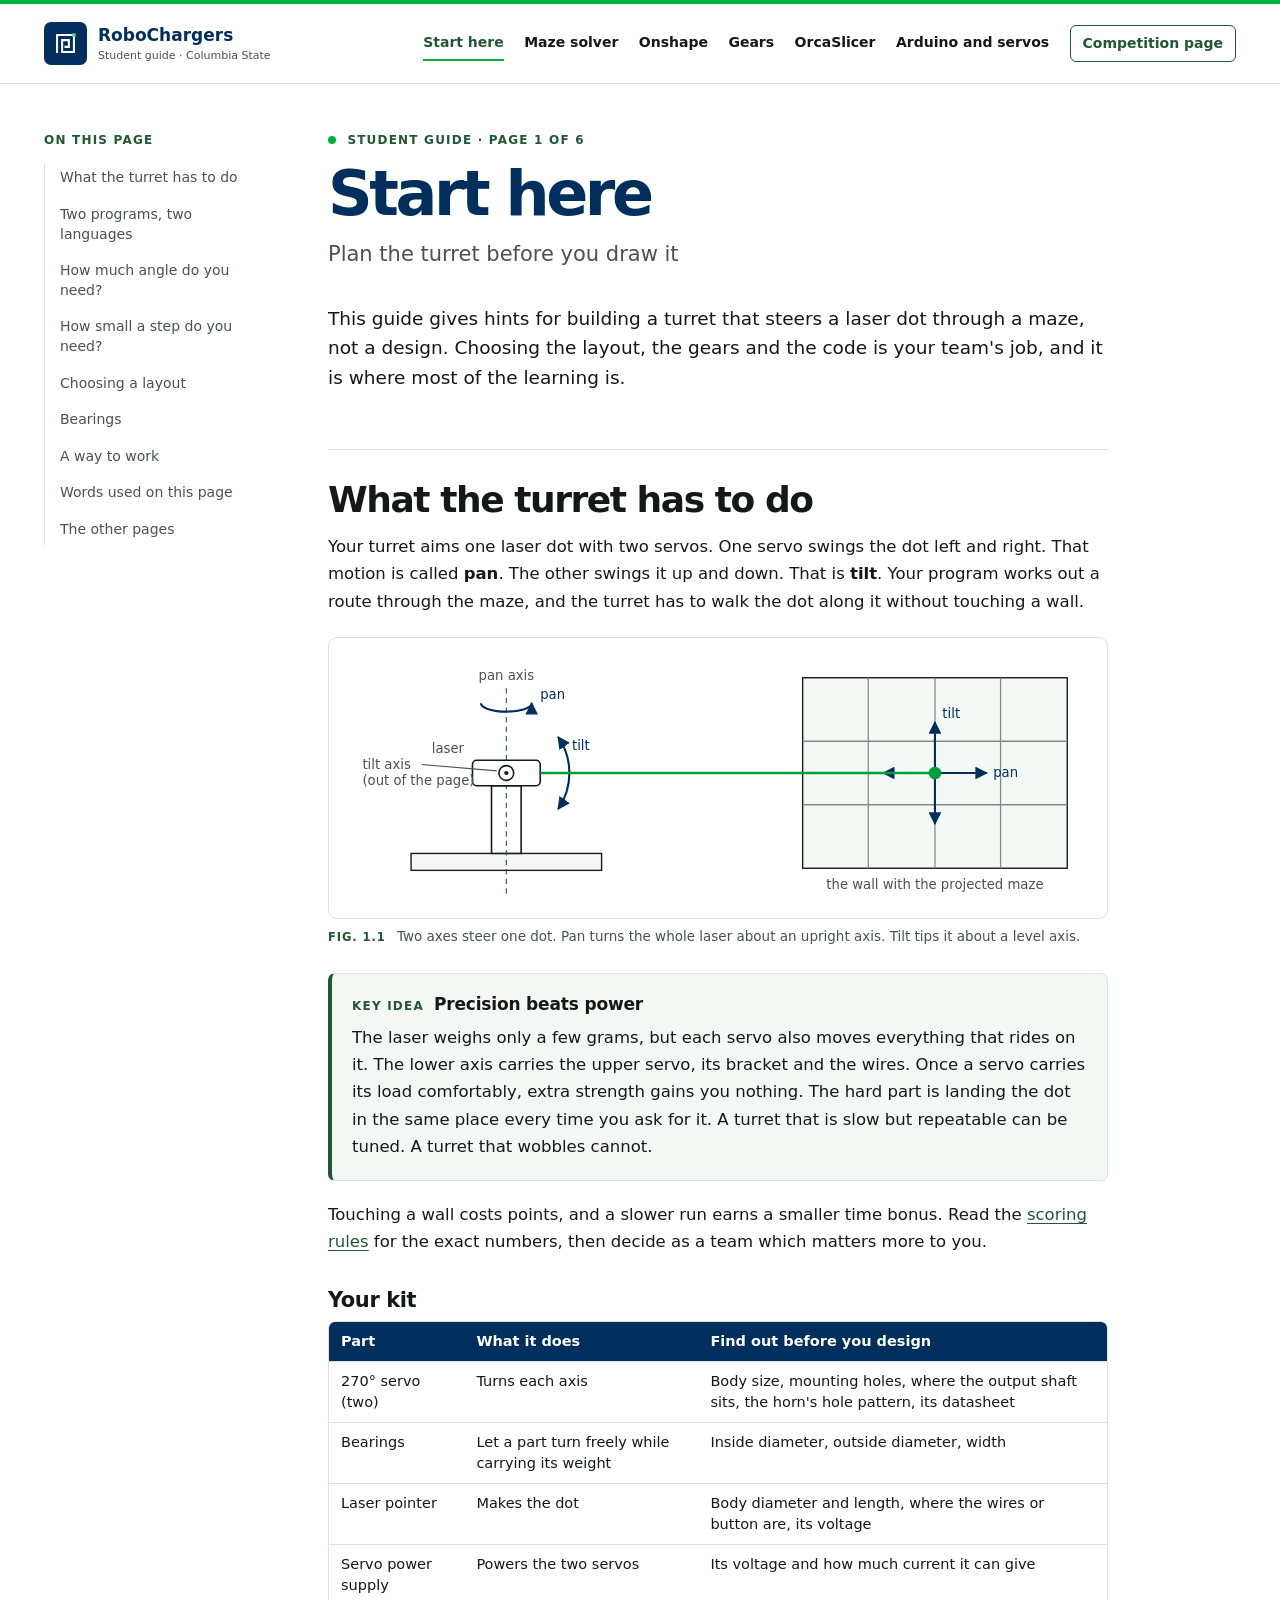
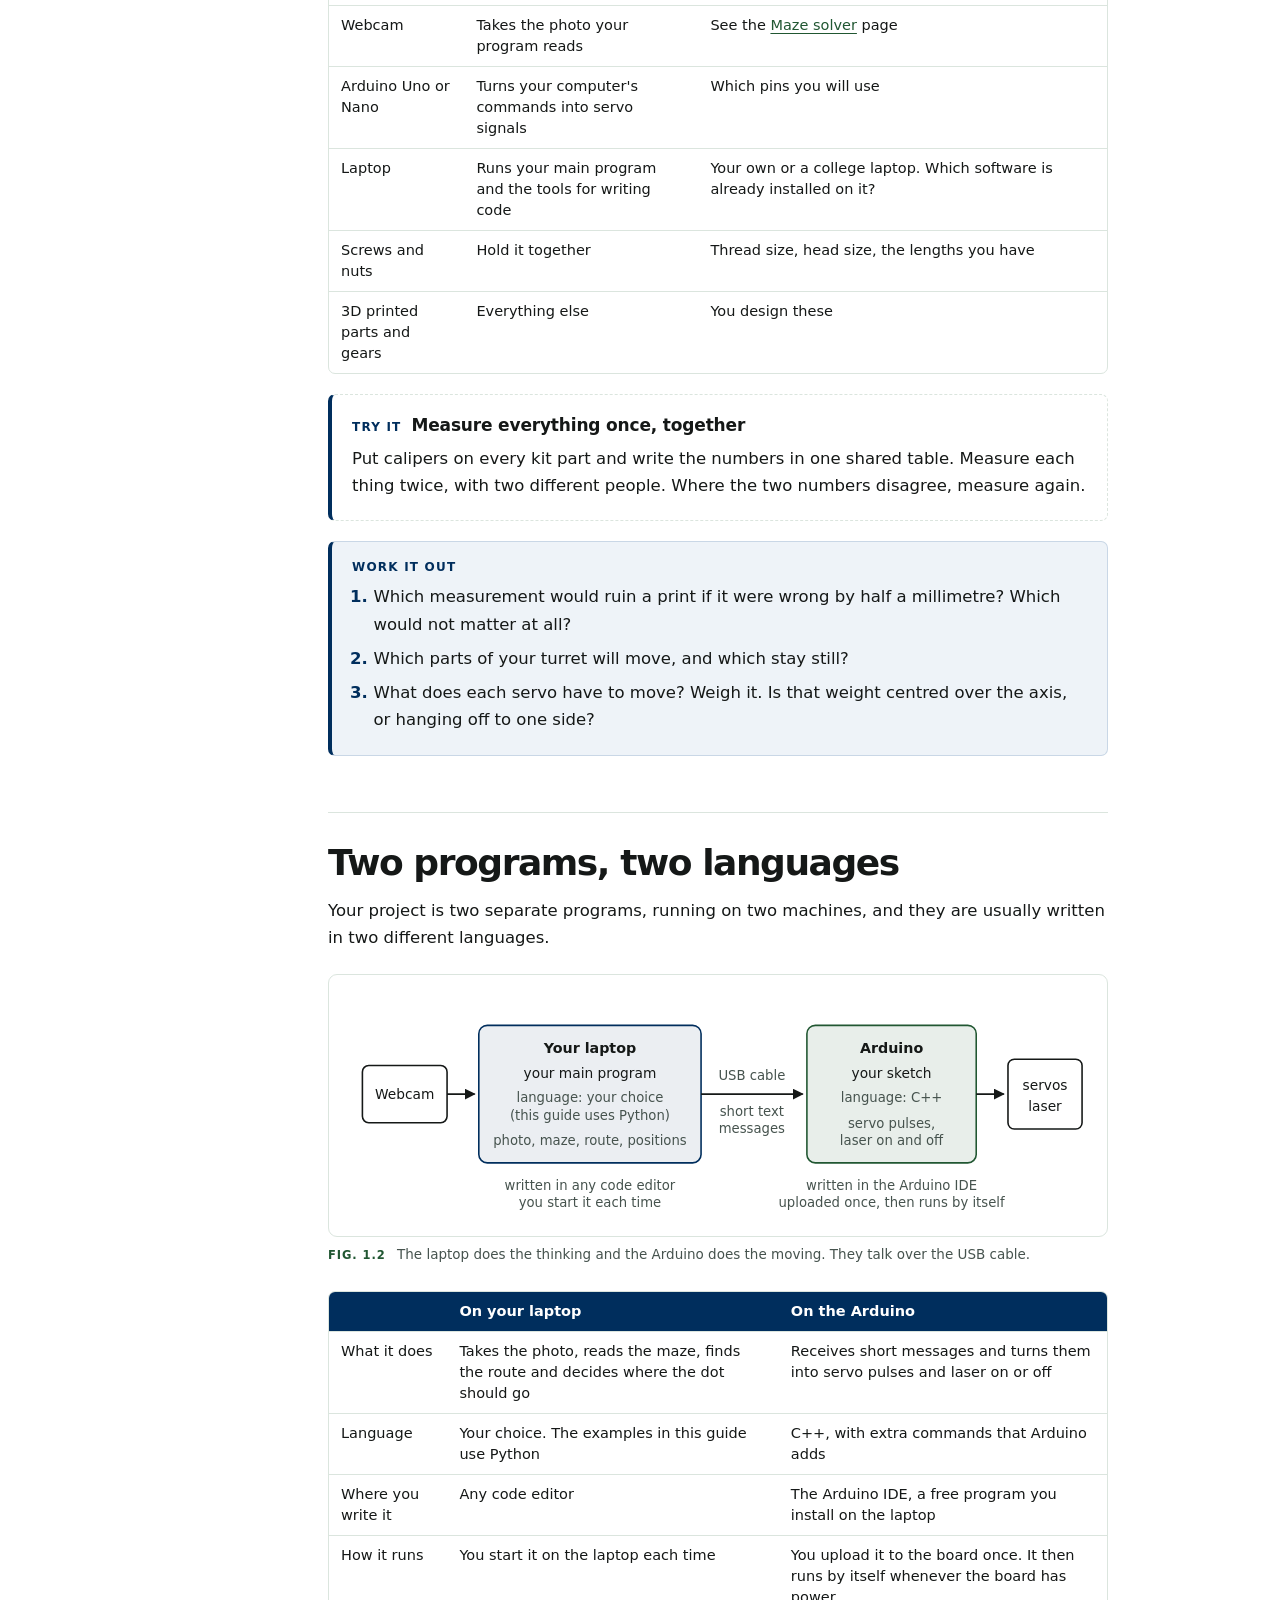
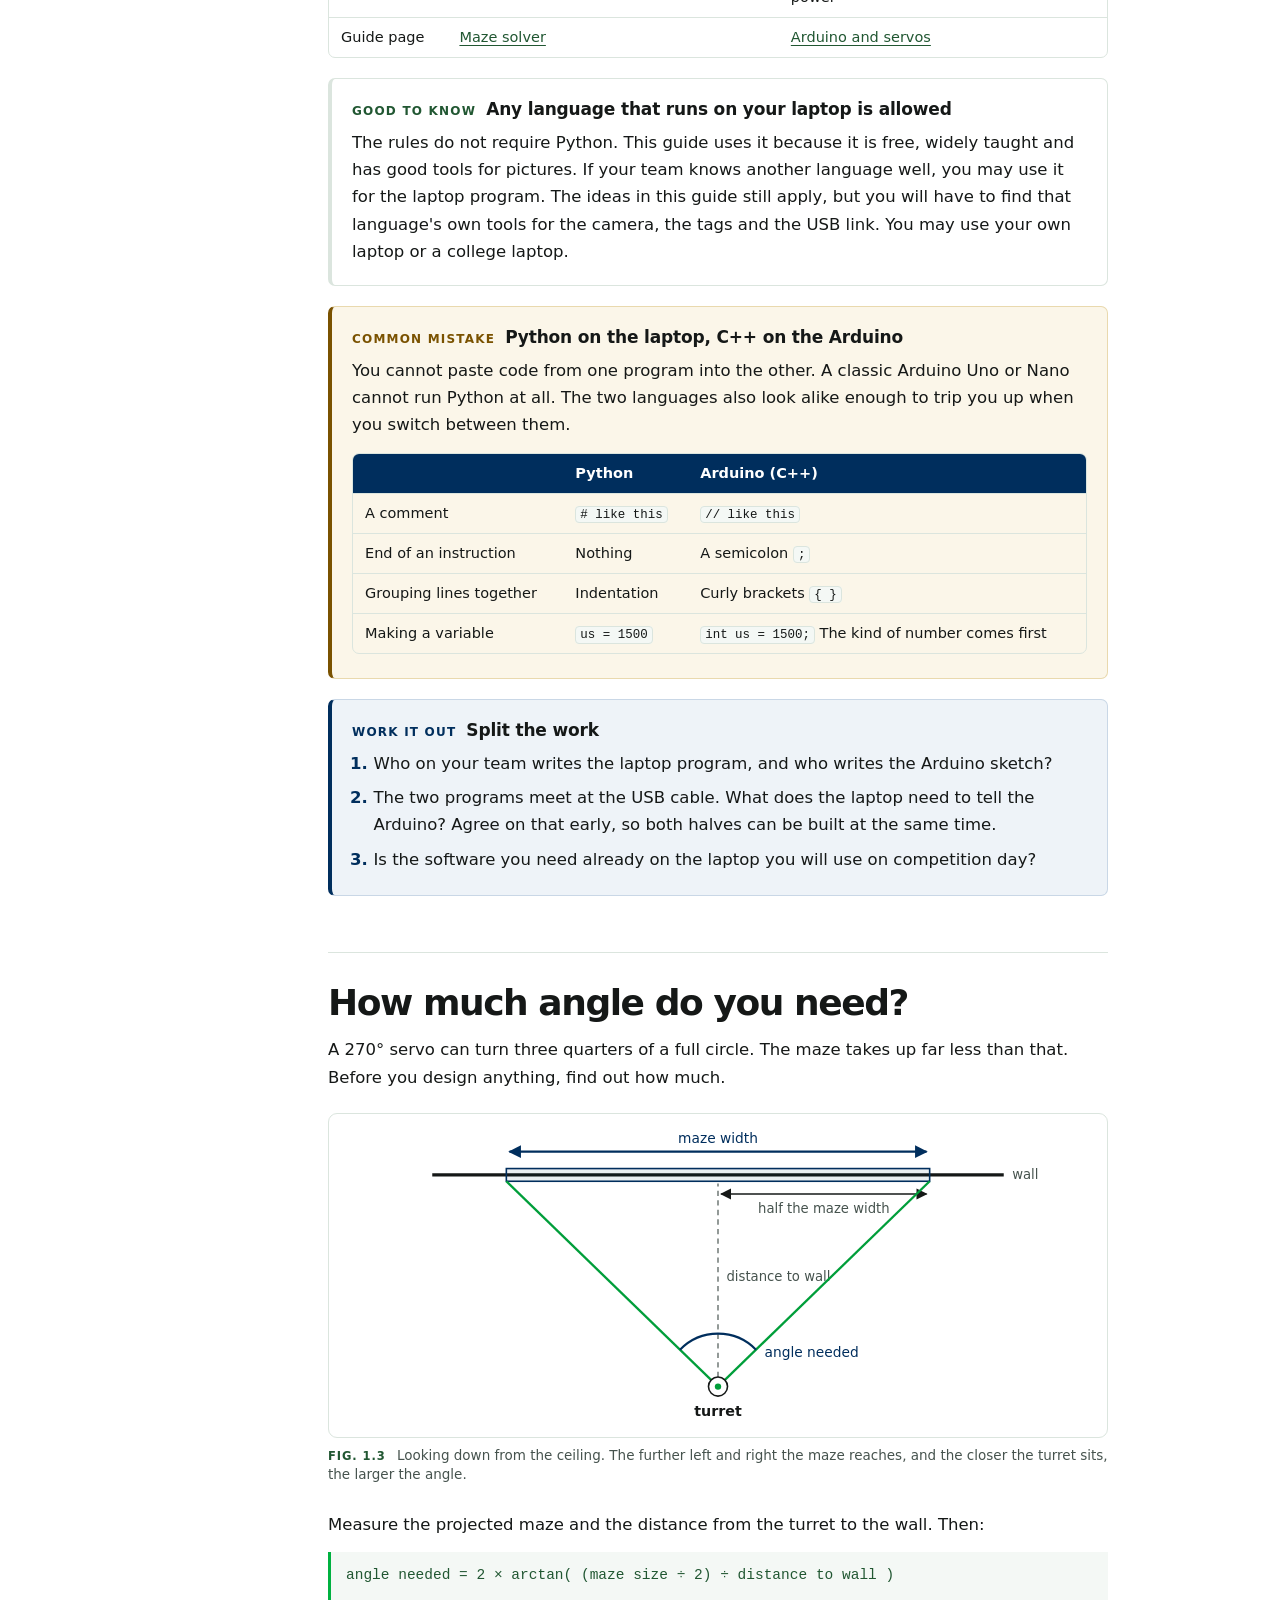
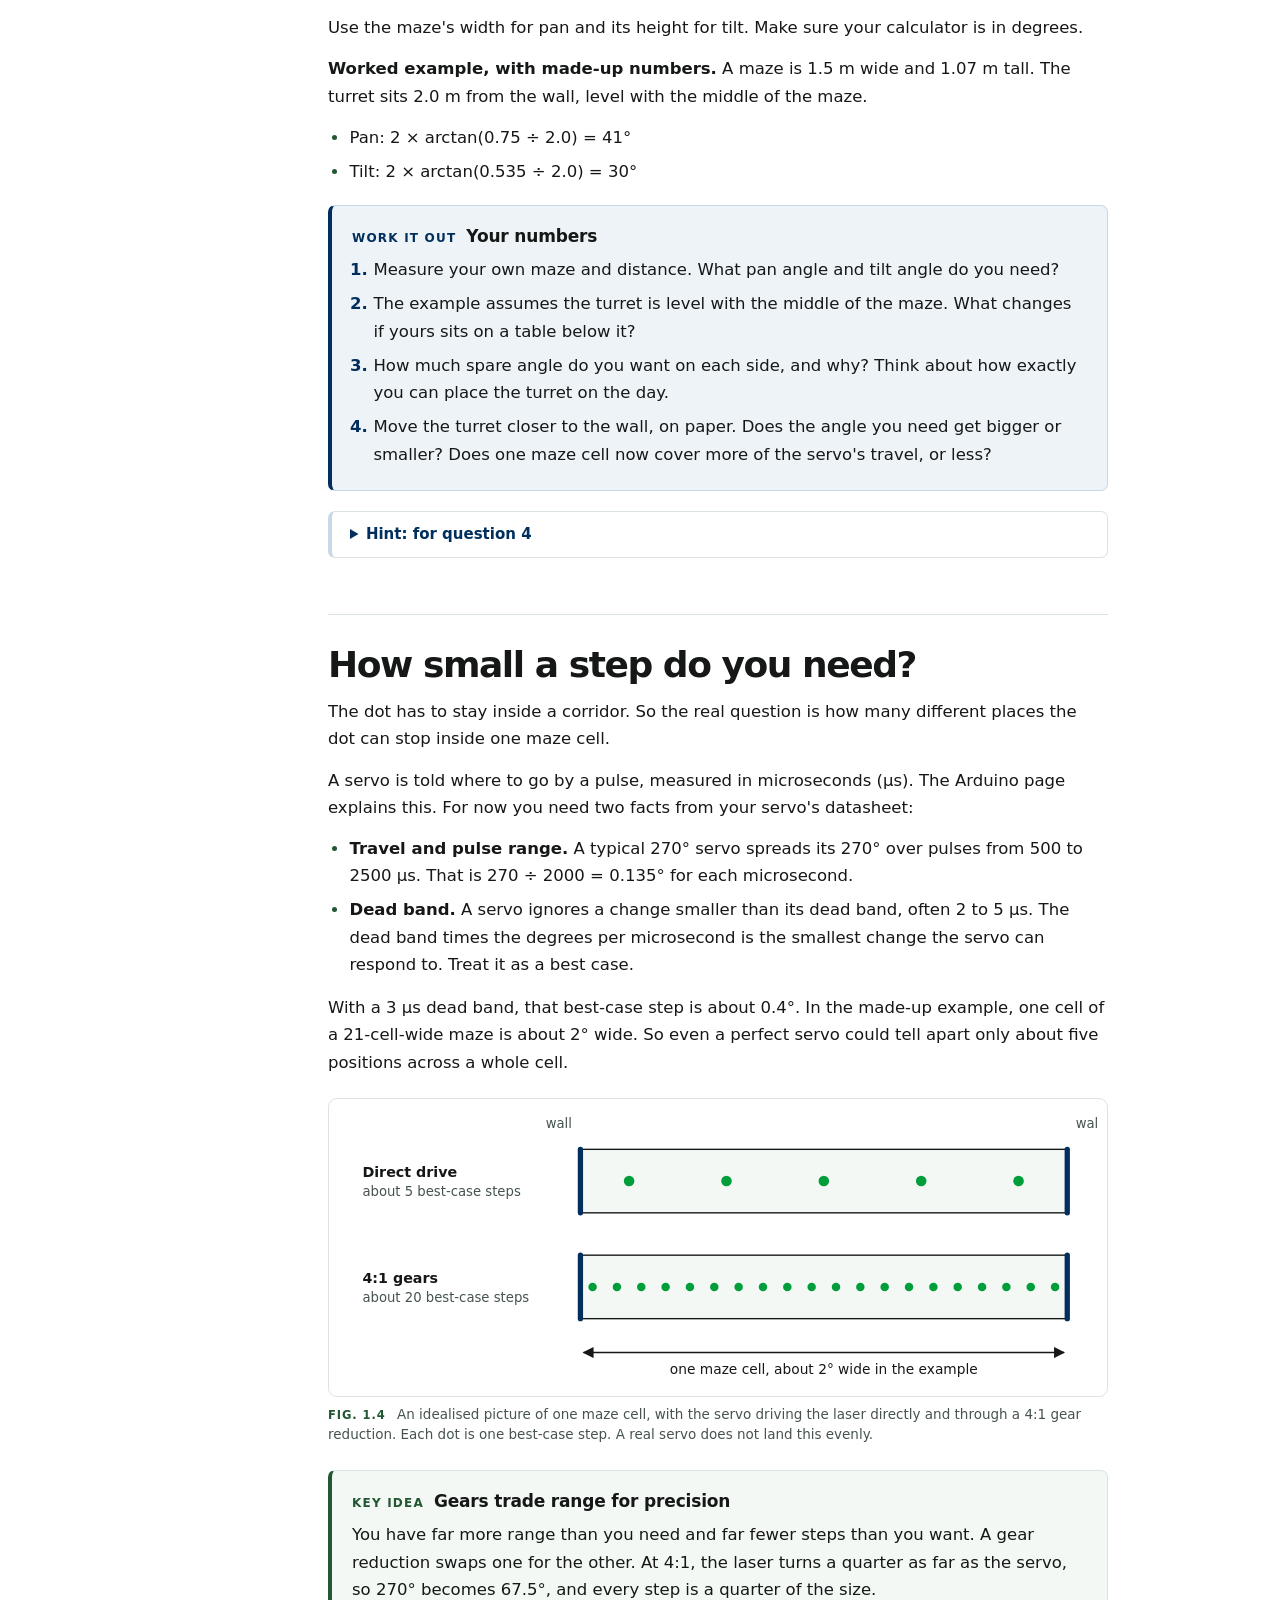
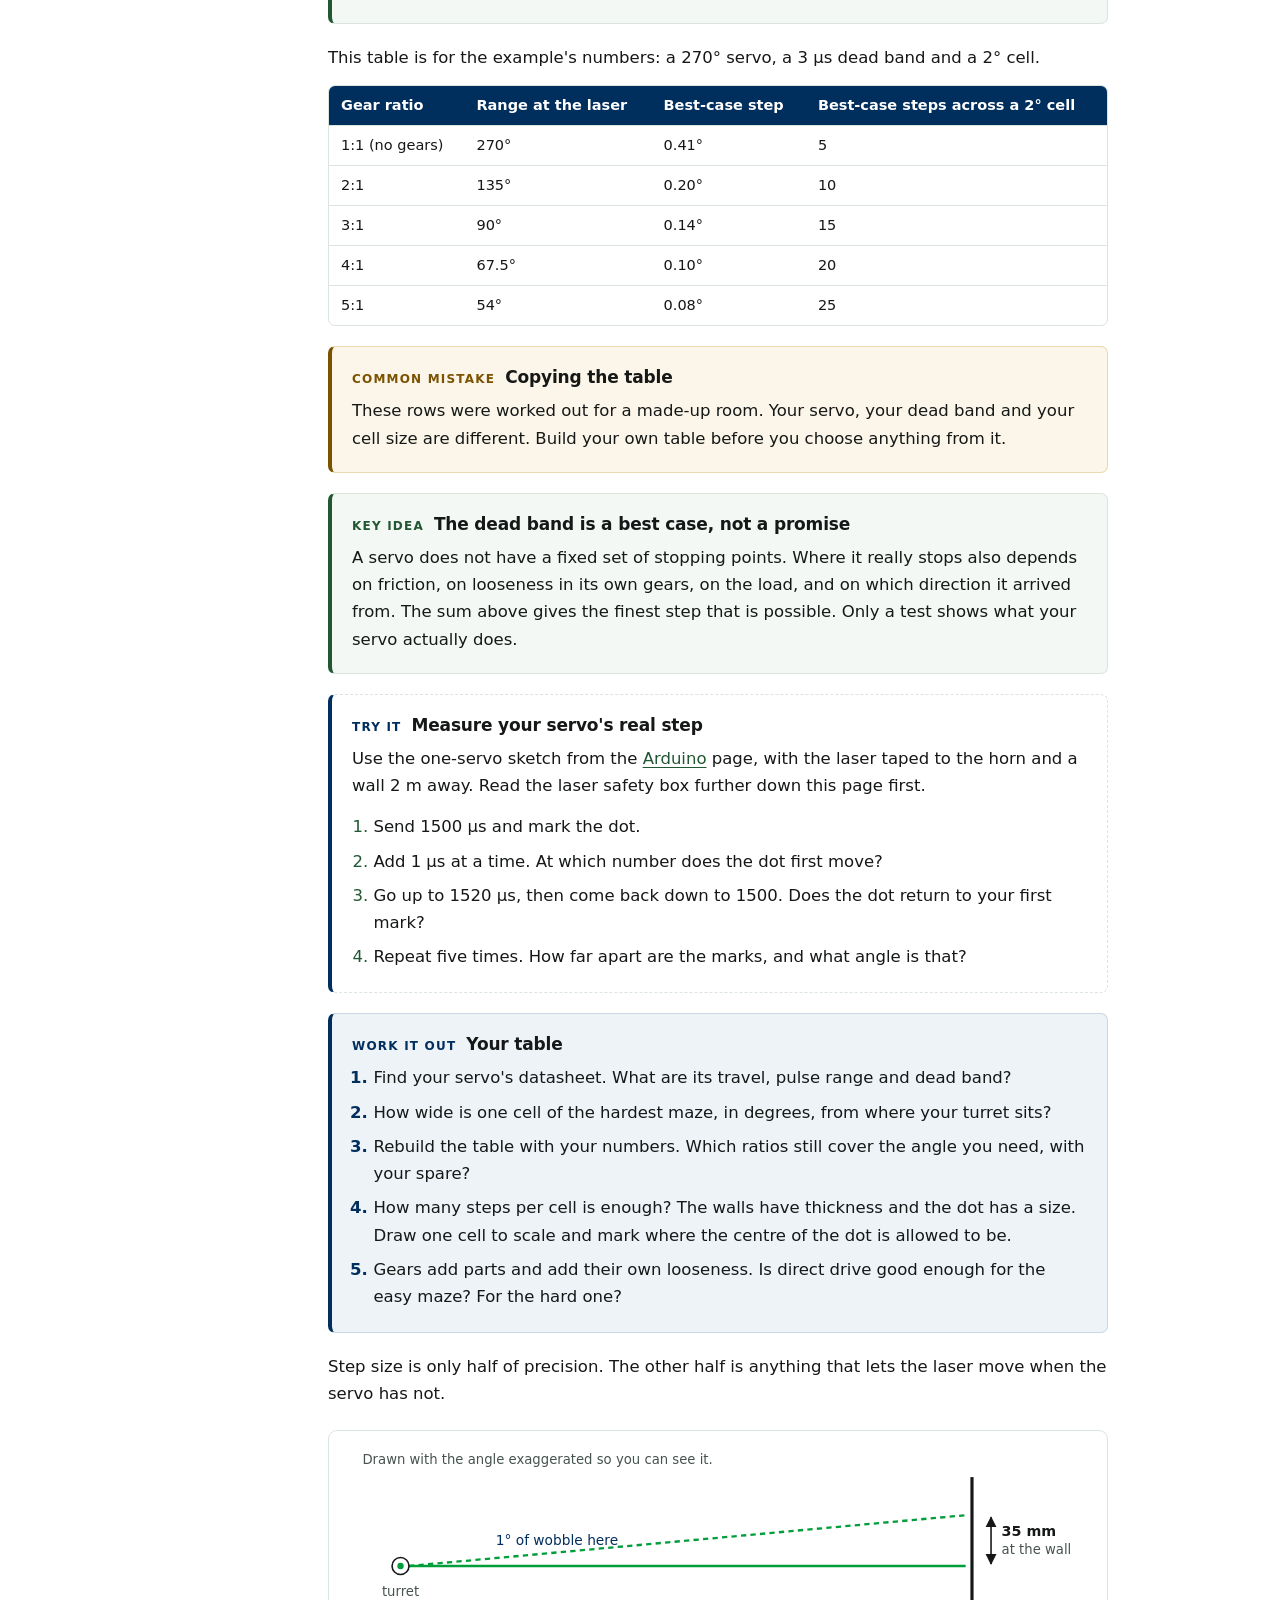
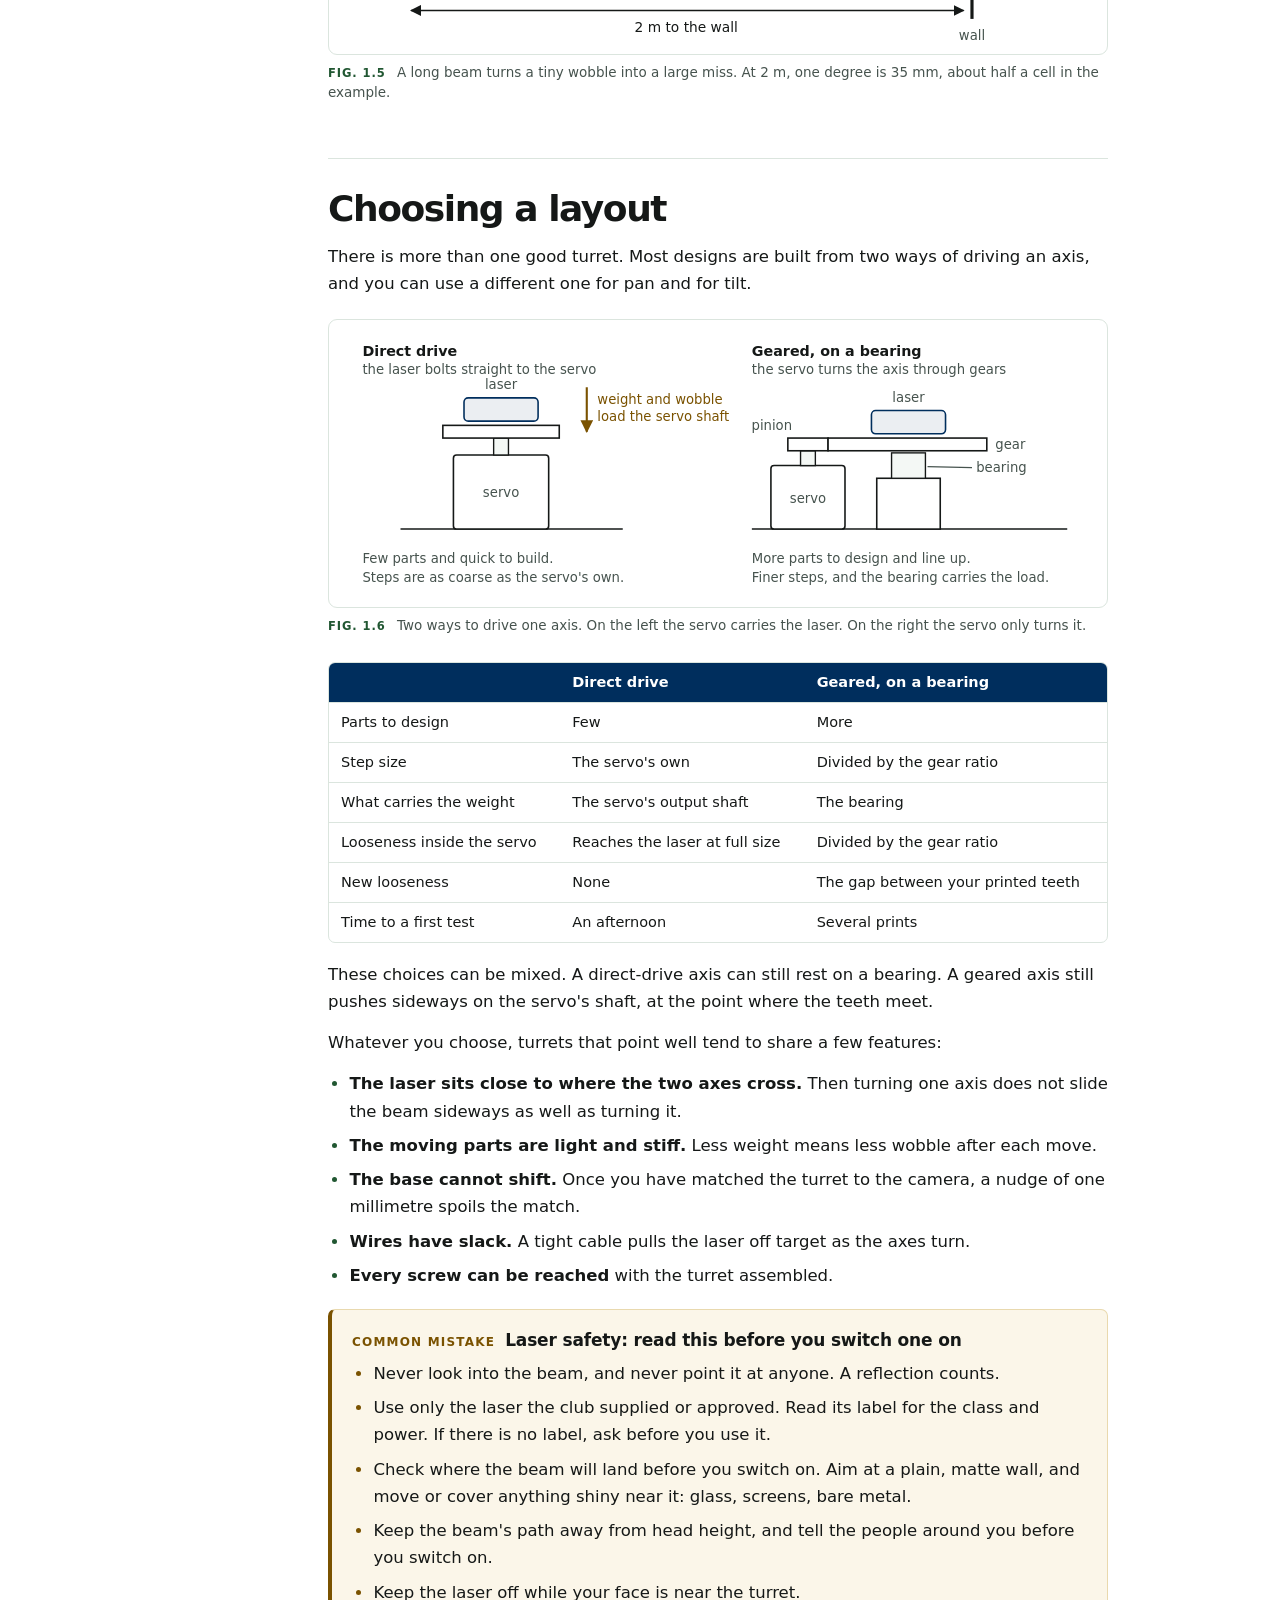
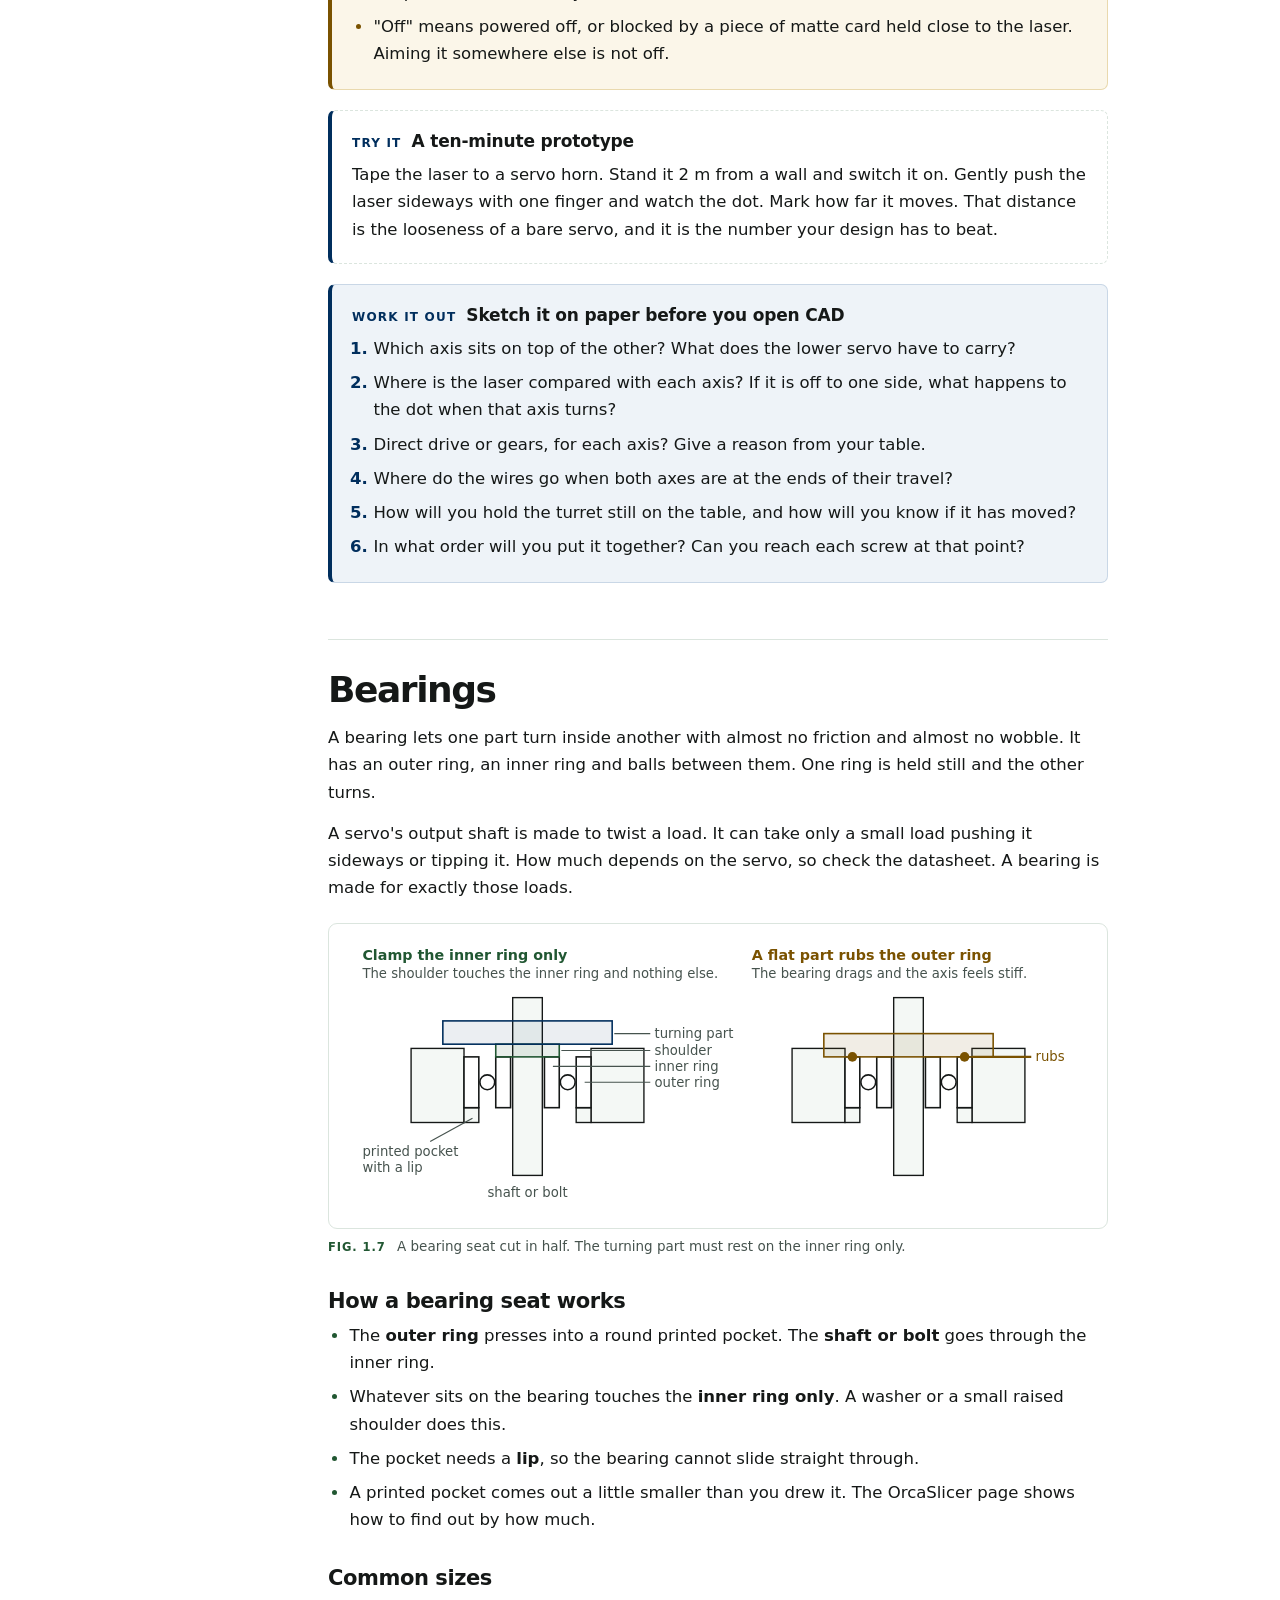
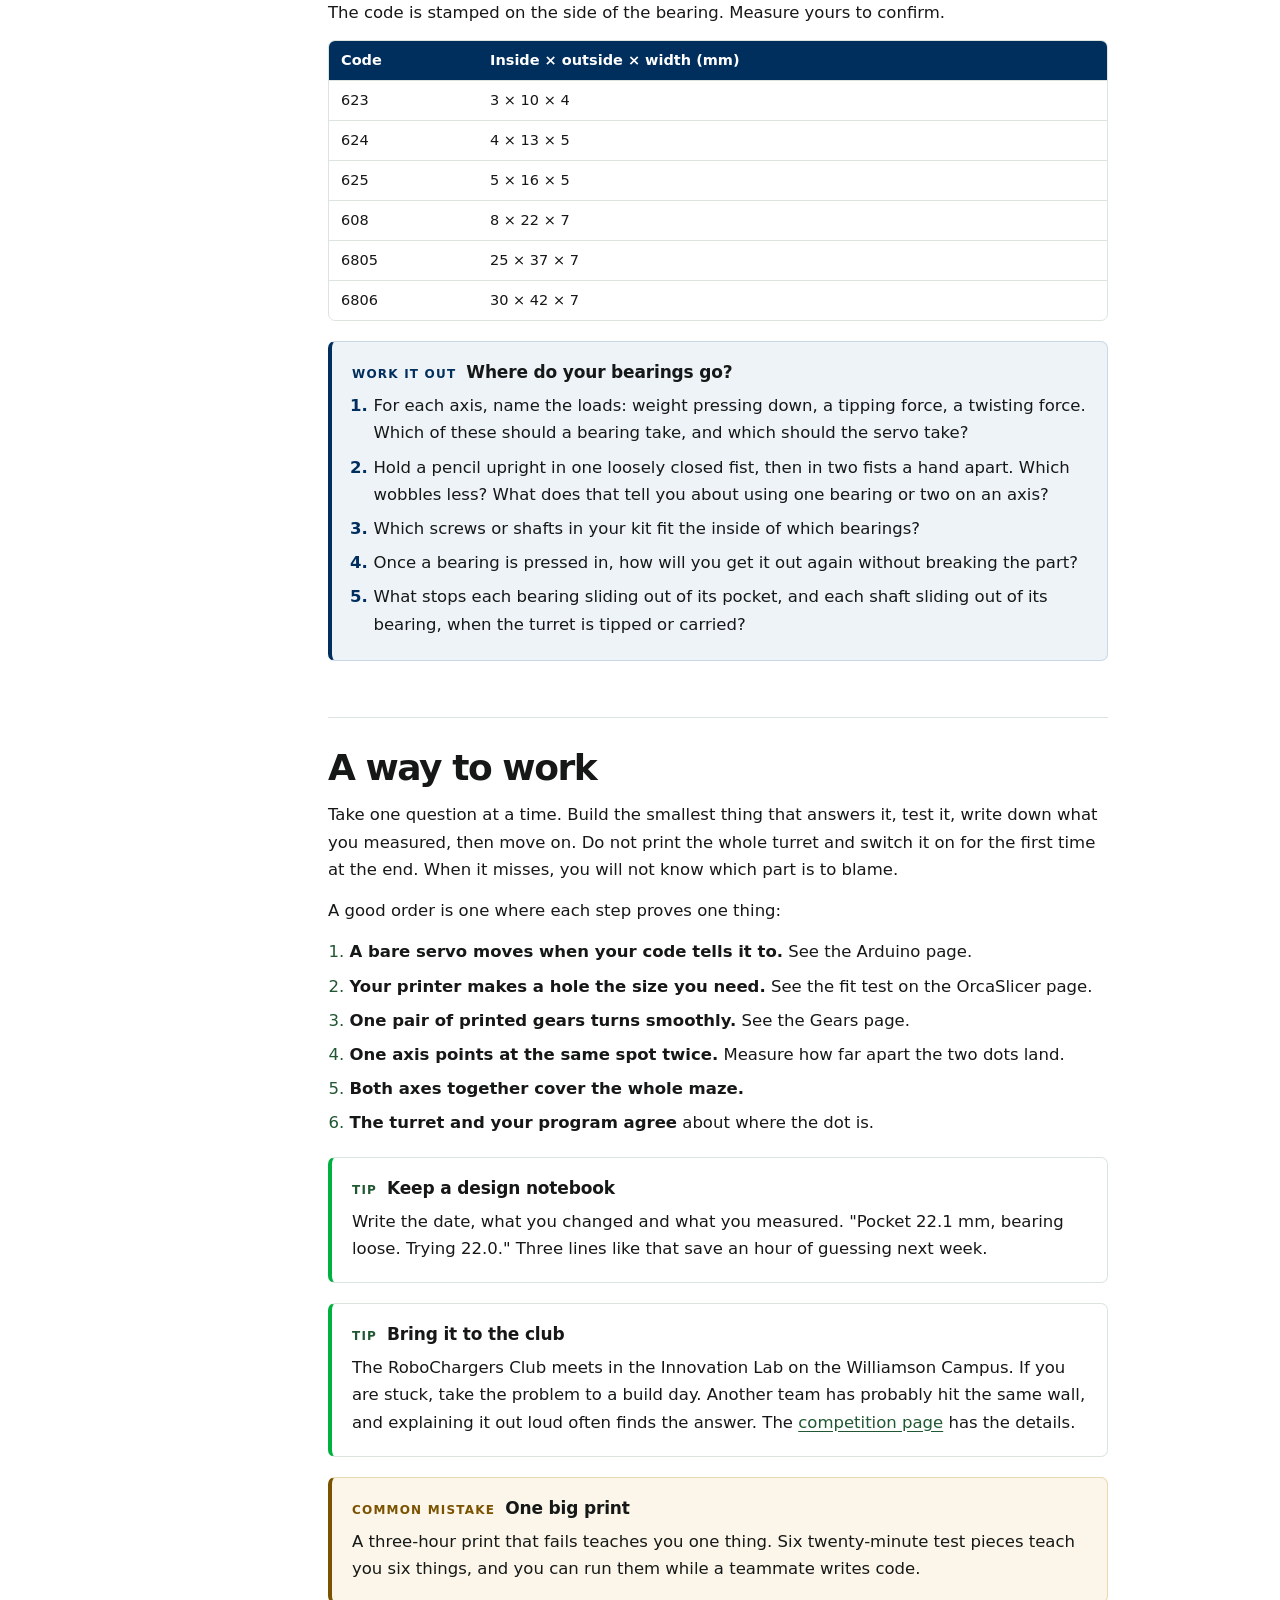
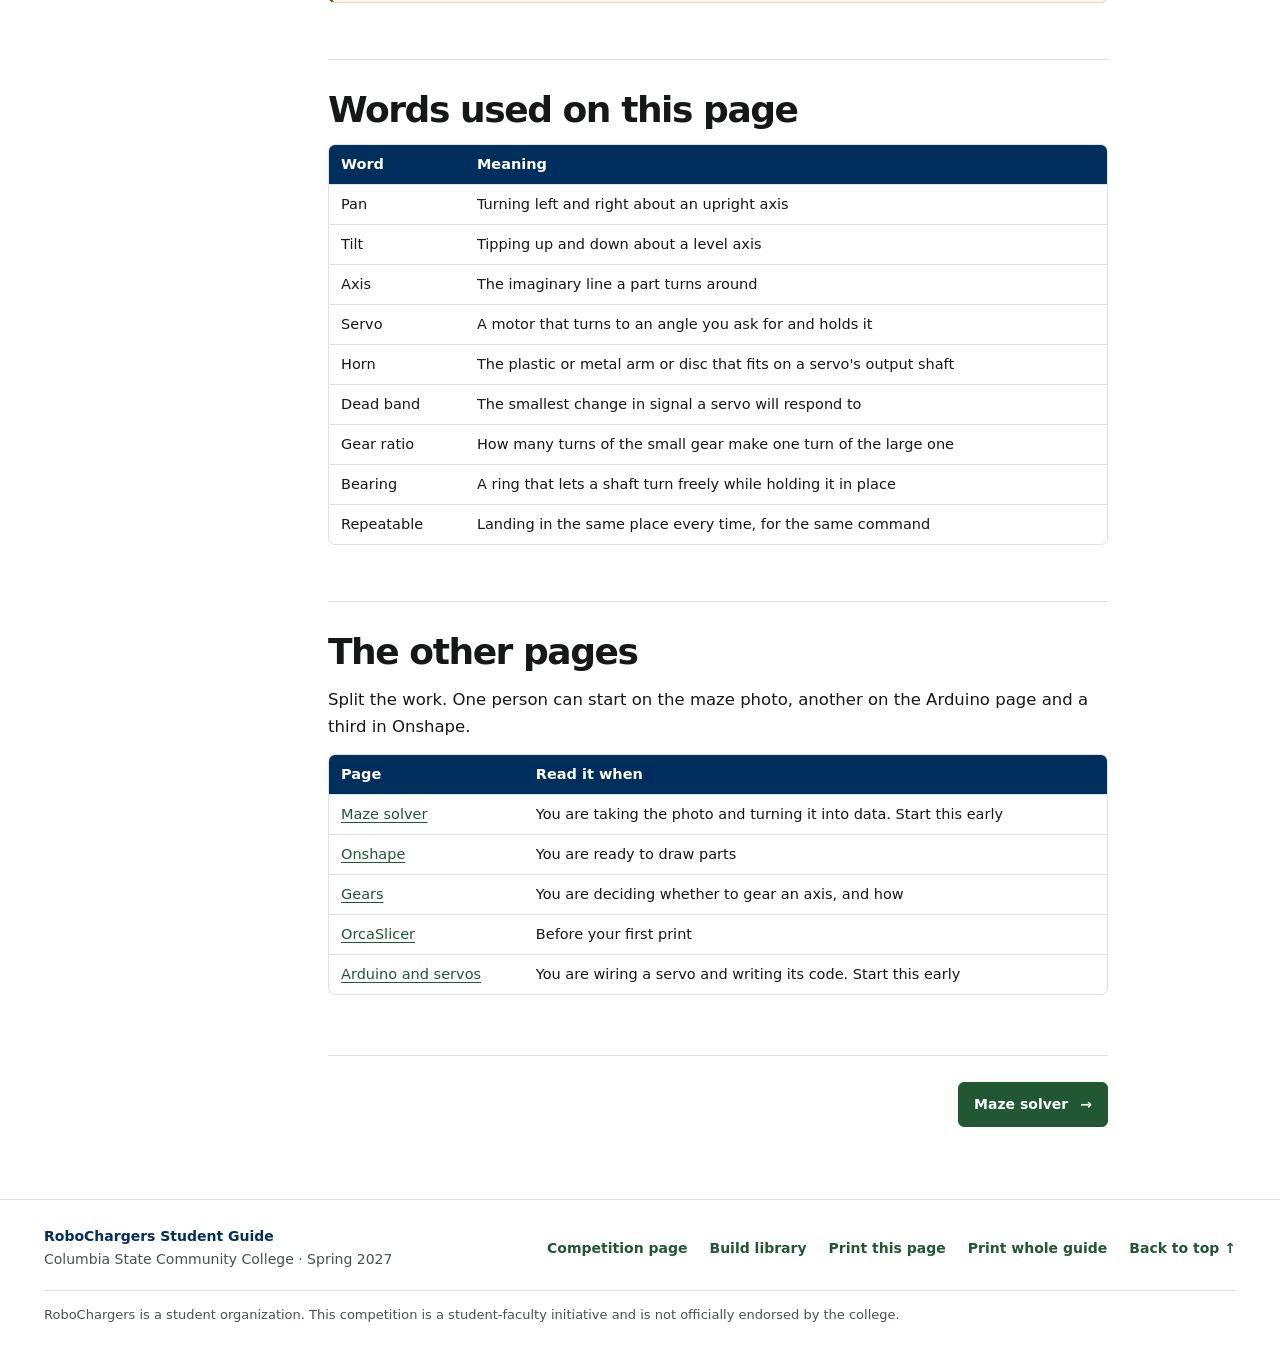
==== commit a429e91f: "Trim the guide, calm its nav hover, fix accessibility, one public address - Student guide: removed t" ====
--- a/public/student-guide/index.html
+++ b/public/student-guide/index.html
@@ -10,7 +10,8 @@
 /* Same palette and type as the competition page (site.css). One light theme, like that page.
    Layout idea: its top bar holds the six guide pages; a quiet contents list sits beside one readable column. */
 :root{
-  --hunter:#215732; --navy:#002e5d; --kelly:#00b140; --ink:#151817; --muted:#46534e; --line:#dbe5de; --wash:#f4f8f5; --white:#fff;
+  --hunter:#215732; --navy:#002e5d; --kelly:#00b140;
+ --kelly-fig:#009e3a; --ink:#151817; --muted:#46534e; --line:#dbe5de; --wash:#f4f8f5; --white:#fff;
   --navy-wash:#eef3f8; --navy-line:#c9d7e6; --amber:#7a5200; --amber-wash:#fbf6e9; --amber-line:#e9d9ae; --brick:#a4442f;
   --mono:ui-monospace,SFMono-Regular,Menlo,Consolas,"Liberation Mono",monospace;
   color-scheme:light;
@@ -34,7 +35,7 @@
 .brand small{display:block;font-size:11px;color:var(--muted);margin-top:4px}
 .bar nav{display:flex;align-items:center;gap:6px clamp(10px,1.6vw,22px);flex-wrap:wrap;justify-content:flex-end}
 .bar nav a{color:var(--ink);text-decoration:none;font-size:14px;font-weight:650;padding:5px 0;border-bottom:2px solid transparent}
-.bar nav a:hover{text-decoration:underline}
+.bar nav a:not(.home-link):hover{color:var(--navy)}
 .bar nav a.on{color:var(--hunter);border-bottom-color:var(--kelly)}
 .bar nav a.home-link{border:1px solid var(--hunter);border-radius:6px;padding:6px 12px;color:var(--hunter);font-weight:700}
 .bar nav a.home-link:hover{background:var(--wash);text-decoration:none}
@@ -86,13 +87,13 @@
 svg .kf{stroke:var(--ink);stroke-width:1.5;fill:#fff}
 svg .kt{stroke:var(--ink);stroke-width:1.3;fill:var(--wash)}
 svg .kd{fill:var(--ink)}
-svg .l{stroke:#c3d1c8;stroke-width:1.2;fill:none}
+svg .l{stroke:#7f8c83;stroke-width:1.2;fill:none}
 svg .lm{stroke:var(--muted);stroke-width:1.1;fill:none}
 svg .tf{fill:var(--wash)}
 svg .d{stroke-dasharray:5 4}
-svg .a{stroke:var(--kelly);stroke-width:2.2;fill:none}
-svg .af{fill:var(--kelly)}
-svg .asoft{fill:rgba(0,177,64,.13);stroke:var(--kelly);stroke-width:1.6}
+svg .a{stroke:var(--kelly-fig);stroke-width:2.2;fill:none}
+svg .af{fill:var(--kelly-fig)}
+svg .asoft{fill:rgba(0,177,64,.13);stroke:var(--kelly-fig);stroke-width:1.6}
 svg .b{stroke:var(--navy);stroke-width:2;fill:none}
 svg .bf{fill:var(--navy)}
 svg .bsoft{fill:rgba(0,46,93,.10)}
@@ -117,7 +118,7 @@
 svg .ar{marker-end:url(#mk)} svg .ar2{marker-start:url(#mk);marker-end:url(#mk)}
 svg .ara{marker-end:url(#mka)} svg .arb{marker-end:url(#mkb)} svg .arb2{marker-start:url(#mkb);marker-end:url(#mkb)}
 svg .arg{marker-end:url(#mkg)} svg .arw{marker-end:url(#mkw)}
-#mk path{fill:var(--ink)} #mka path{fill:var(--kelly)} #mkb path{fill:var(--navy)} #mkg path{fill:var(--hunter)} #mkw path{fill:var(--amber)}
+#mk path{fill:var(--ink)} #mka path{fill:var(--kelly-fig)} #mkb path{fill:var(--navy)} #mkg path{fill:var(--hunter)} #mkw path{fill:var(--amber)}
 /* callouts: the competition page's "kit" box, in five quiet variants */
 .co{margin:20px 0;padding:16px 20px 6px;border:1px solid var(--line);border-left:4px solid var(--kelly);border-radius:7px;background:#fff}
 .co-label{margin:0 0 6px;display:flex;flex-wrap:wrap;align-items:baseline;gap:4px 10px}
@@ -140,7 +141,7 @@
 details.co-hint>p:first-of-type{margin-top:12px}
 /* pulse explorer */
 .lab{margin:22px 0;padding:18px 20px;border:1px solid var(--line);border-radius:9px;background:var(--wash)}
-.lab h4{color:var(--hunter);font-weight:800;font-size:12px;letter-spacing:.10em;text-transform:uppercase;margin:0 0 6px}
+.lab h3{color:var(--hunter);font-weight:800;font-size:12px;letter-spacing:.10em;text-transform:uppercase;margin:0 0 6px}
 .lab p{font-size:15px;margin:0 0 10px;color:var(--muted)}
 .lab .row{display:flex;flex-wrap:wrap;gap:10px 18px;align-items:center;margin:8px 0}
 .lab label{font-weight:700;font-size:14px}
@@ -237,8 +238,7 @@
 <ol data-sub="arduino"><li><a href="#arduino-before-you-start-the-arduino-ide">Before you start: the Arduino IDE</a></li><li><a href="#arduino-what-a-servo-is">What a servo is</a></li><li><a href="#arduino-the-signal">The signal</a></li><li><a href="#arduino-wiring-and-power">Wiring and power</a></li><li><a href="#arduino-building-block-move-one-servo">Building block: move one servo</a></li><li><a href="#arduino-angles-and-microseconds">Angles and microseconds</a></li><li><a href="#arduino-building-block-listen-to-the-computer">Building block: listen to the computer</a></li><li><a href="#arduino-limits-and-smooth-moves">Limits and smooth moves</a></li><li><a href="#arduino-from-a-maze-position-to-two-pulse-widths">From a maze position to two pulse widths</a></li><li><a href="#arduino-switching-the-laser">Switching the laser</a></li><li><a href="#arduino-when-it-does-not-work">When it does not work</a></li><li><a href="#arduino-words-used-on-this-page">Words used on this page</a></li></ol>
 </aside>
 <main id="main" tabindex="-1">
-<section class="view active" id="start-here" data-view><header class="sheet"><p class="tag"><i></i> Student guide · Page 1 of 6</p><h1 tabindex="-1">Start here</h1><p class="blurb">Plan the turret before you draw it</p></header><p class="lead">This guide is for student teams taking on the RoboChargers laser maze challenge. It gives you hints for building a turret that steers a laser dot through a maze. It does not hand you a design. Choosing the layout, the gears and the code is your team's job, and it is where most of the learning is.</p>
-<p>Every page mixes five kinds of content. <strong>Tips</strong> tell you what to do and why. <strong>Key ideas</strong> are the few things worth remembering. <strong>Try it</strong> boxes are short experiments. <strong>Common mistakes</strong> show where teams lose time. <strong>Work it out</strong> boxes are questions that only your team can answer, because the answer depends on your parts, your room and your choices.</p>
+<section class="view active" id="start-here" data-view><header class="sheet"><p class="tag"><i></i> Student guide · Page 1 of 6</p><h1 tabindex="-1">Start here</h1><p class="blurb">Plan the turret before you draw it</p></header><p class="lead">This guide gives hints for building a turret that steers a laser dot through a maze, not a design. Choosing the layout, the gears and the code is your team's job, and it is where most of the learning is.</p>
 <h2 id="start-here-what-the-turret-has-to-do">What the turret has to do</h2>
 <p>Your turret aims one laser dot with two servos. One servo swings the dot left and right. That motion is called <strong>pan</strong>. The other swings it up and down. That is <strong>tilt</strong>. Your program works out a route through the maze, and the turret has to walk the dot along it without touching a wall.</p>
 <figure class="fig" id="fig-start-here-1"><div class="fig-box"><svg viewBox="0 0 720 250" role="img" aria-label="Two axes steer one dot. Pan turns the whole laser about an upright axis. Tilt tips it about a level axis."><rect x="440" y="30" width="250" height="180" class="kt"/>
@@ -269,10 +269,10 @@
 <text x="222" y="98" class="q cb">tilt</text>
 <line x1="192" y1="120" x2="559" y2="120" class="a"/>
 <circle cx="565" cy="120" r="6" class="af"/></svg></div><figcaption><b>Fig. 1.1</b> Two axes steer one dot. Pan turns the whole laser about an upright axis. Tilt tips it about a level axis.</figcaption></figure>
-<aside class="co co-key">
+<div class="co co-key" role="note">
 <p class="co-label"><span class="co-kind">Key idea</span> <span class="co-title">Precision beats power</span></p>
 <p>The laser weighs only a few grams, but each servo also moves everything that rides on it. The lower axis carries the upper servo, its bracket and the wires. Once a servo carries its load comfortably, extra strength gains you nothing. The hard part is landing the dot in the same place every time you ask for it. A turret that is slow but repeatable can be tuned. A turret that wobbles cannot.</p>
-</aside>
+</div>
 <p>Touching a wall costs points, and a slower run earns a smaller time bonus. Read the <a href="../index.html#scoring">scoring rules</a> for the exact numbers, then decide as a team which matters more to you.</p>
 <h3 id="start-here-your-kit">Your kit</h3>
 <div class="tw"><table>
@@ -331,18 +331,18 @@
 </tr>
 </tbody>
 </table></div>
-<aside class="co co-try">
+<div class="co co-try" role="note">
 <p class="co-label"><span class="co-kind">Try it</span> <span class="co-title">Measure everything once, together</span></p>
 <p>Put calipers on every kit part and write the numbers in one shared table. Measure each thing twice, with two different people. Where the two numbers disagree, measure again.</p>
-</aside>
-<aside class="co co-q">
+</div>
+<div class="co co-q" role="note">
 <p class="co-label"><span class="co-kind">Work it out</span></p>
 <ol>
 <li>Which measurement would ruin a print if it were wrong by half a millimetre? Which would not matter at all?</li>
 <li>Which parts of your turret will move, and which stay still?</li>
 <li>What does each servo have to move? Weigh it. Is that weight centred over the axis, or hanging off to one side?</li>
 </ol>
-</aside>
+</div>
 <h2 id="start-here-two-programs-two-languages">Two programs, two languages</h2>
 <p>Your project is two separate programs, running on two machines, and they are usually written in two different languages.</p>
 <figure class="fig" id="fig-start-here-2"><div class="fig-box"><svg viewBox="0 0 720 232" role="img" aria-label="The laptop does the thinking and the Arduino does the moving. They talk over the USB cable."><rect x="24" y="78" width="80" height="54" class="kf" rx="6"/>
@@ -375,7 +375,7 @@
 <div class="tw"><table>
 <thead>
 <tr>
-<th></th>
+<td></td>
 <th>On your laptop</th>
 <th>On the Arduino</th>
 </tr>
@@ -408,17 +408,17 @@
 </tr>
 </tbody>
 </table></div>
-<aside class="co co-info">
+<div class="co co-info" role="note">
 <p class="co-label"><span class="co-kind">Good to know</span> <span class="co-title">Any language that runs on your laptop is allowed</span></p>
 <p>The rules do not require Python. This guide uses it because it is free, widely taught and has good tools for pictures. If your team knows another language well, you may use it for the laptop program. The ideas in this guide still apply, but you will have to find that language's own tools for the camera, the tags and the USB link. You may use your own laptop or a college laptop.</p>
-</aside>
-<aside class="co co-trap">
+</div>
+<div class="co co-trap" role="note">
 <p class="co-label"><span class="co-kind">Common mistake</span> <span class="co-title">Python on the laptop, C++ on the Arduino</span></p>
 <p>You cannot paste code from one program into the other. A classic Arduino Uno or Nano cannot run Python at all. The two languages also look alike enough to trip you up when you switch between them.</p>
 <div class="tw"><table>
 <thead>
 <tr>
-<th></th>
+<td></td>
 <th>Python</th>
 <th>Arduino (C++)</th>
 </tr>
@@ -446,15 +446,15 @@
 </tr>
 </tbody>
 </table></div>
-</aside>
-<aside class="co co-q">
+</div>
+<div class="co co-q" role="note">
 <p class="co-label"><span class="co-kind">Work it out</span> <span class="co-title">Split the work</span></p>
 <ol>
 <li>Who on your team writes the laptop program, and who writes the Arduino sketch?</li>
 <li>The two programs meet at the USB cable. What does the laptop need to tell the Arduino? Agree on that early, so both halves can be built at the same time.</li>
 <li>Is the software you need already on the laptop you will use on competition day?</li>
 </ol>
-</aside>
+</div>
 <h2 id="start-here-how-much-angle-do-you-need">How much angle do you need?</h2>
 <p>A 270° servo can turn three quarters of a full circle. The maze takes up far less than that. Before you design anything, find out how much.</p>
 <figure class="fig" id="fig-start-here-3"><div class="fig-box"><svg viewBox="0 0 720 290" role="img" aria-label="Looking down from the ceiling. The further left and right the maze reaches, and the closer the turret sits, the larger the angle."><line x1="90" y1="50" x2="630" y2="50" class="k thick"/>
@@ -481,7 +481,7 @@
 <li>Pan: 2 × arctan(0.75 ÷ 2.0) = 41°</li>
 <li>Tilt: 2 × arctan(0.535 ÷ 2.0) = 30°</li>
 </ul>
-<aside class="co co-q">
+<div class="co co-q" role="note">
 <p class="co-label"><span class="co-kind">Work it out</span> <span class="co-title">Your numbers</span></p>
 <ol>
 <li>Measure your own maze and distance. What pan angle and tilt angle do you need?</li>
@@ -489,7 +489,7 @@
 <li>How much spare angle do you want on each side, and why? Think about how exactly you can place the turret on the day.</li>
 <li>Move the turret closer to the wall, on paper. Does the angle you need get bigger or smaller? Does one maze cell now cover more of the servo's travel, or less?</li>
 </ol>
-</aside>
+</div>
 <details class="co co-hint">
 <summary>Hint: for question 4</summary>
 <p>Redraw the figure with the turret half as far away. Compare the two triangles. There is something to gain and something to lose, and the next section is about the gain.</p>
@@ -536,10 +536,10 @@
 <line x1="233" y1="232" x2="687" y2="232" class="k ar2"/><text x="460.0" y="252" class="t m">one maze cell, about 2° wide in the example</text>
 <text x="222" y="20" class="q e">wall</text><text x="698" y="20" class="q">wall</text>
 <text x="690" y="20" class="q e"></text></svg></div><figcaption><b>Fig. 1.4</b> An idealised picture of one maze cell, with the servo driving the laser directly and through a 4:1 gear reduction. Each dot is one best-case step. A real servo does not land this evenly.</figcaption></figure>
-<aside class="co co-key">
+<div class="co co-key" role="note">
 <p class="co-label"><span class="co-kind">Key idea</span> <span class="co-title">Gears trade range for precision</span></p>
 <p>You have far more range than you need and far fewer steps than you want. A gear reduction swaps one for the other. At 4:1, the laser turns a quarter as far as the servo, so 270° becomes 67.5°, and every step is a quarter of the size.</p>
-</aside>
+</div>
 <p>This table is for the example's numbers: a 270° servo, a 3 µs dead band and a 2° cell.</p>
 <div class="tw"><table>
 <thead>
@@ -583,15 +583,15 @@
 </tr>
 </tbody>
 </table></div>
-<aside class="co co-trap">
+<div class="co co-trap" role="note">
 <p class="co-label"><span class="co-kind">Common mistake</span> <span class="co-title">Copying the table</span></p>
 <p>These rows were worked out for a made-up room. Your servo, your dead band and your cell size are different. Build your own table before you choose anything from it.</p>
-</aside>
-<aside class="co co-key">
+</div>
+<div class="co co-key" role="note">
 <p class="co-label"><span class="co-kind">Key idea</span> <span class="co-title">The dead band is a best case, not a promise</span></p>
 <p>A servo does not have a fixed set of stopping points. Where it really stops also depends on friction, on looseness in its own gears, on the load, and on which direction it arrived from. The sum above gives the finest step that is possible. Only a test shows what your servo actually does.</p>
-</aside>
-<aside class="co co-try">
+</div>
+<div class="co co-try" role="note">
 <p class="co-label"><span class="co-kind">Try it</span> <span class="co-title">Measure your servo&#x27;s real step</span></p>
 <p>Use the one-servo sketch from the <a href="#arduino">Arduino</a> page, with the laser taped to the horn and a wall 2 m away. Read the laser safety box further down this page first.</p>
 <ol>
@@ -600,8 +600,8 @@
 <li>Go up to 1520 µs, then come back down to 1500. Does the dot return to your first mark?</li>
 <li>Repeat five times. How far apart are the marks, and what angle is that?</li>
 </ol>
-</aside>
-<aside class="co co-q">
+</div>
+<div class="co co-q" role="note">
 <p class="co-label"><span class="co-kind">Work it out</span> <span class="co-title">Your table</span></p>
 <ol>
 <li>Find your servo's datasheet. What are its travel, pulse range and dead band?</li>
@@ -610,7 +610,7 @@
 <li>How many steps per cell is enough? The walls have thickness and the dot has a size. Draw one cell to scale and mark where the centre of the dot is allowed to be.</li>
 <li>Gears add parts and add their own looseness. Is direct drive good enough for the easy maze? For the hard one?</li>
 </ol>
-</aside>
+</div>
 <p>Step size is only half of precision. The other half is anything that lets the laser move when the servo has not.</p>
 <figure class="fig" id="fig-start-here-5"><div class="fig-box"><svg viewBox="0 0 720 196" role="img" aria-label="A long beam turns a tiny wobble into a large miss. At 2 m, one degree is 35 mm, about half a cell in the example."><text x="24" y="24" class="q">Drawn with the angle exaggerated so you can see it.</text>
 <line x1="600" y1="36" x2="600" y2="170" class="k thick"/>
@@ -663,7 +663,7 @@
 <div class="tw"><table>
 <thead>
 <tr>
-<th></th>
+<td></td>
 <th>Direct drive</th>
 <th>Geared, on a bearing</th>
 </tr>
@@ -710,7 +710,7 @@
 <li><strong>Wires have slack.</strong> A tight cable pulls the laser off target as the axes turn.</li>
 <li><strong>Every screw can be reached</strong> with the turret assembled.</li>
 </ul>
-<aside class="co co-trap">
+<div class="co co-trap" role="note">
 <p class="co-label"><span class="co-kind">Common mistake</span> <span class="co-title">Laser safety: read this before you switch one on</span></p>
 <ul>
 <li>Never look into the beam, and never point it at anyone. A reflection counts.</li>
@@ -720,12 +720,12 @@
 <li>Keep the laser off while your face is near the turret.</li>
 <li>"Off" means powered off, or blocked by a piece of matte card held close to the laser. Aiming it somewhere else is not off.</li>
 </ul>
-</aside>
-<aside class="co co-try">
+</div>
+<div class="co co-try" role="note">
 <p class="co-label"><span class="co-kind">Try it</span> <span class="co-title">A ten-minute prototype</span></p>
 <p>Tape the laser to a servo horn. Stand it 2 m from a wall and switch it on. Gently push the laser sideways with one finger and watch the dot. Mark how far it moves. That distance is the looseness of a bare servo, and it is the number your design has to beat.</p>
-</aside>
-<aside class="co co-q">
+</div>
+<div class="co co-q" role="note">
 <p class="co-label"><span class="co-kind">Work it out</span> <span class="co-title">Sketch it on paper before you open CAD</span></p>
 <ol>
 <li>Which axis sits on top of the other? What does the lower servo have to carry?</li>
@@ -735,7 +735,7 @@
 <li>How will you hold the turret still on the table, and how will you know if it has moved?</li>
 <li>In what order will you put it together? Can you reach each screw at that point?</li>
 </ol>
-</aside>
+</div>
 <h2 id="start-here-bearings">Bearings</h2>
 <p>A bearing lets one part turn inside another with almost no friction and almost no wobble. It has an outer ring, an inner ring and balls between them. One ring is held still and the other turns.</p>
 <p>A servo's output shaft is made to twist a load. It can take only a small load pushing it sideways or tipping it. How much depends on the servo, so check the datasheet. A bearing is made for exactly those loads.</p>
@@ -827,7 +827,7 @@
 </tr>
 </tbody>
 </table></div>
-<aside class="co co-q">
+<div class="co co-q" role="note">
 <p class="co-label"><span class="co-kind">Work it out</span> <span class="co-title">Where do your bearings go?</span></p>
 <ol>
 <li>For each axis, name the loads: weight pressing down, a tipping force, a twisting force. Which of these should a bearing take, and which should the servo take?</li>
@@ -836,7 +836,7 @@
 <li>Once a bearing is pressed in, how will you get it out again without breaking the part?</li>
 <li>What stops each bearing sliding out of its pocket, and each shaft sliding out of its bearing, when the turret is tipped or carried?</li>
 </ol>
-</aside>
+</div>
 <h2 id="start-here-a-way-to-work">A way to work</h2>
 <p>Take one question at a time. Build the smallest thing that answers it, test it, write down what you measured, then move on. Do not print the whole turret and switch it on for the first time at the end. When it misses, you will not know which part is to blame.</p>
 <p>A good order is one where each step proves one thing:</p>
@@ -848,18 +848,18 @@
 <li><strong>Both axes together cover the whole maze.</strong></li>
 <li><strong>The turret and your program agree</strong> about where the dot is.</li>
 </ol>
-<aside class="co co-tip">
+<div class="co co-tip" role="note">
 <p class="co-label"><span class="co-kind">Tip</span> <span class="co-title">Keep a design notebook</span></p>
 <p>Write the date, what you changed and what you measured. "Pocket 22.1 mm, bearing loose. Trying 22.0." Three lines like that save an hour of guessing next week.</p>
-</aside>
-<aside class="co co-tip">
+</div>
+<div class="co co-tip" role="note">
 <p class="co-label"><span class="co-kind">Tip</span> <span class="co-title">Bring it to the club</span></p>
 <p>The RoboChargers Club meets in the Innovation Lab on the Williamson Campus. If you are stuck, take the problem to a build day. Another team has probably hit the same wall, and explaining it out loud often finds the answer. The <a href="../index.html#getting-started">competition page</a> has the details.</p>
-</aside>
-<aside class="co co-trap">
+</div>
+<div class="co co-trap" role="note">
 <p class="co-label"><span class="co-kind">Common mistake</span> <span class="co-title">One big print</span></p>
 <p>A three-hour print that fails teaches you one thing. Six twenty-minute test pieces teach you six things, and you can run them while a teammate writes code.</p>
-</aside>
+</div>
 <h2 id="start-here-words-used-on-this-page">Words used on this page</h2>
 <div class="tw"><table>
 <thead>
@@ -939,8 +939,7 @@
 </tr>
 </tbody>
 </table></div><nav class="pager" aria-label="Previous and next page"><a class="button next" href="#maze-solver">Maze solver <span aria-hidden="true">→</span></a></nav></section>
-<section class="view" id="maze-solver" data-view><header class="sheet"><p class="tag"><i></i> Student guide · Page 2 of 6</p><h1 tabindex="-1">Maze solver</h1><p class="blurb">From a photo to data you can search</p></header><p class="lead">This page gives hints for the software half of the challenge: getting a usable photo of the maze, and turning that photo into data your program can search. It does not tell you how to find the route. That part is yours.</p>
-<p>This page has three kinds of content. <strong>Tips</strong> tell you what to do and why. <strong>Code</strong> blocks are small working pieces you can copy, each explained line by line. <strong>Questions</strong> are the parts you must work out as a team. Key terms such as "threshold" and "slice" are explained in the word list at the end.</p>
+<section class="view" id="maze-solver" data-view><header class="sheet"><p class="tag"><i></i> Student guide · Page 2 of 6</p><h1 tabindex="-1">Maze solver</h1><p class="blurb">From a photo to data you can search</p></header><p class="lead">Half the challenge is software: getting a usable photo of the maze, and turning that photo into data your program can search. Finding the route is up to your team.</p>
 <h2 id="maze-solver-taking-a-good-picture">Taking a good picture</h2>
 <p>A clean photo makes every later step easier. Most "my code does not work" problems on this project start with the picture, not the code.</p>
 <h3 id="maze-solver-what-the-camera-gives-your-program">What the camera gives your program</h3>
@@ -1034,19 +1033,19 @@
 <li><strong>Install the libraries.</strong> In the terminal, type <code>python -m pip install opencv-python numpy</code>. On a Mac, start with <code>python3</code> instead of <code>python</code>.</li>
 <li><strong>Write and run a program.</strong> Use any code editor. Save your program with a name ending in <code>.py</code>, then run it from the terminal with <code>python name.py</code>, in the folder where you saved it.</li>
 </ol>
-<aside class="co co-try">
+<div class="co co-try" role="note">
 <p class="co-label"><span class="co-kind">Try it</span> <span class="co-title">Prove the setup works</span></p>
 <p>Save these two lines as <code>check.py</code> and run it. It should print a version number, 4.7 or higher.</p>
 <pre><code class="language-python">import cv2
 print(cv2.__version__)
 </code></pre>
-</aside>
+</div>
 <p>From OpenCV 4.7 onwards the ArUco tag tools are part of the standard package, so the older <code>contrib</code> package is not needed.</p>
 <p>In Python, <code>#</code> starts a comment, and the spaces at the start of a line matter: indented lines belong to the <code>if</code> or <code>for</code> above them.</p>
-<aside class="co co-trap">
+<div class="co co-trap" role="note">
 <p class="co-label"><span class="co-kind">Common mistake</span> <span class="co-title">Install only one OpenCV package</span></p>
 <p><code>opencv-python</code>, <code>opencv-contrib-python</code> and <code>opencv-python-headless</code> all provide the same <code>cv2</code>. Two of them installed side by side cause confusing errors. If that has happened, uninstall them all and install one.</p>
-</aside>
+</div>
 <h3 id="maze-solver-grab-one-frame-and-save-it">Grab one frame and save it</h3>
 <pre><code class="language-python">import cv2
 import numpy as np
@@ -1097,10 +1096,10 @@
 </li>
 </ul>
 <p>On Windows, <code>cv2.VideoCapture(0, cv2.CAP_DSHOW)</code> often opens the camera faster.</p>
-<aside class="co co-tip">
+<div class="co co-tip" role="note">
 <p class="co-label"><span class="co-kind">Tip</span> <span class="co-title">Work from a saved photo</span></p>
 <p>Once you have one good photo saved, write and test your code against the file. You will not need the camera, the projector or your teammates' laptop every time you run it.</p>
-</aside>
+</div>
 <pre><code class="language-python">frame = cv2.imread(&quot;maze_photo.png&quot;)
 if frame is None:
     raise SystemExit(&quot;Could not open maze_photo.png. Check the name and the folder.&quot;)
@@ -1160,10 +1159,10 @@
 </li>
 </ul>
 <p>Why do pixel numbers wrap? You can check what kind of numbers a picture holds with <code>gray.dtype</code>. A fresh photo says <code>uint8</code>. That means whole numbers from 0 to 255, each stored in one byte. There is no room for 300 or for -5, so the result rolls over, like a car's mileage counter going past its last digit. The copy made by <code>astype(np.float32)</code> can hold decimals, negative numbers, and numbers bigger than 255.</p>
-<aside class="co co-trap">
+<div class="co co-trap" role="note">
 <p class="co-label"><span class="co-kind">Common mistake</span> <span class="co-title">Keep the original picture</span></p>
 <p>Do not overwrite <code>gray</code> with the decimal copy. The tag detector in the next section only accepts the original 0 to 255 picture, and stops with an error if you hand it the decimal one. Use <code>gray</code> for finding tags and <code>gray_f</code> for sums. Taking an average with <code>.mean()</code> is safe on either.</p>
-</aside>
+</div>
 <h2 id="maze-solver-finding-the-maze-in-the-photo">Finding the maze in the photo</h2>
 <p>The five ArUco tags are your landmarks. OpenCV can find them for you and tell you exactly where each one is.</p>
 <p>An <strong>ArUco tag</strong> is a black square with a pattern of black and white blocks inside, a bit like a very simple QR code. The pattern stands for a number, called the tag's ID. Tags are designed so a computer can find them even when they are small, tilted or a little blurry.</p>
@@ -1201,7 +1200,7 @@
 <figure class="fig photo" id="fig-maze-solver-1"><img alt="A photo of a projected maze taken at an angle, with the five ArUco tags outlined and labelled with their ID numbers" src="[data-uri]"><figcaption><b>Fig. 2.1</b> An example photo taken at an angle. A program has found the five tags and drawn an outline and ID number on each.</figcaption></figure>
 <h3 id="maze-solver-how-big-is-a-tag">How big is a tag?</h3>
 <figure class="fig" id="fig-maze-solver-2"><div class="fig-box"><svg viewBox="0 0 720 352" role="img" aria-label="The parts of a tag. The detector reports the four corners of the black square, not of the white border."><rect x="40" y="30" width="248" height="248" class="tf" rx="6"/>
-<rect x="60" y="50" width="208" height="208" fill="#fff" stroke="#c3d1c8" stroke-width="1.2"/>
+<rect x="60" y="50" width="208" height="208" fill="#fff" stroke="#7f8c83" stroke-width="1.2"/>
 <rect x="86" y="76" width="156" height="156" class="kd"/>
 <g fill="#fff"><rect x="112" y="102" width="26" height="26"/><rect x="164" y="102" width="52" height="26"/><rect x="138" y="128" width="26" height="26"/><rect x="190" y="128" width="26" height="26"/><rect x="164" y="154" width="52" height="26"/><rect x="164" y="180" width="26" height="26"/></g>
 <circle cx="86" cy="76" r="6" class="af"/>
@@ -1353,7 +1352,7 @@
 <p>Suppose that with <code>S = 60</code> the centre of tag 17 lands at about <code>(390, 270)</code> in the flat picture. Which column and row is that?</p>
 <h3 id="maze-solver-things-you-have-to-work-out">Things you have to work out</h3>
 <p>The snippet above needs <code>ul</code>, <code>ur</code>, <code>lr</code>, <code>ll</code>, <code>w</code> and <code>h</code>. Nobody hands you those.</p>
-<aside class="co co-q">
+<div class="co co-q" role="note">
 <p class="co-label"><span class="co-kind">Work it out</span> <span class="co-title">Corners and cell counts</span></p>
 <ul>
 <li>
@@ -1372,7 +1371,7 @@
 <p><strong>Check your corners before you trust them.</strong> Draw four dots on the photo and look. <code>cv2.circle(frame, (int(x), int(y)), 8, (0, 0, 255), -1)</code> draws a filled red dot. Drawing functions need whole numbers, which is why <code>int()</code> is there.</p>
 </li>
 </ul>
-</aside>
+</div>
 <details class="co co-hint">
 <summary>Hint: where could more known points come from?</summary>
 <p>There are two places to look. First, each tag gives you four corners, not just one centre. Once you know where a tag's centre sits in cell units, the tag size table tells you where each of its corners sits. Three tags make twelve known points. Second, the outer wall has a real corner at the lower left, where two bright lines meet.</p>
@@ -1380,9 +1379,9 @@
 <p>On a Hard maze the tags are small, so their corners are less exact. How would you test which method gives better corners for your camera?</p>
 </details>
 <h2 id="maze-solver-from-picture-to-grid-questions-to-answer">From picture to grid: questions to answer</h2>
-<p>A flat picture is still just pixels. Your program has to turn it into facts about walls. There is no code in this section on purpose. Work through these questions as a team.</p>
+<p>A flat picture is still just pixels. Your program has to turn it into facts about walls. Work through these questions as a team.</p>
 <p>A good way to work: take one question, write a few lines that print or draw the answer, check it against the photo by eye, then move on. Do not write the whole wall reader and run it for the first time at the end. When it fails, you will not know which part is wrong.</p>
-<aside class="co co-q">
+<div class="co co-q" role="note">
 <p class="co-label"><span class="co-kind">Work it out</span> <span class="co-title">Nine questions about reading walls</span></p>
 <ol>
 <li>
@@ -1420,7 +1419,7 @@
 <p><strong>How will you know when you got it wrong?</strong> Decide how your program will show you what it read, before you need it. The section on checking has ideas.</p>
 </li>
 </ol>
-</aside>
+</div>
 <h2 id="maze-solver-ways-to-store-the-maze">Ways to store the maze</h2>
 <p>There is no single right way to hold a maze in memory. Here are four that work, each shown on the same small example so you can compare them.</p>
 <p>A <strong>data structure</strong> is a way of arranging information in memory so your program can find what it needs. The same maze can be arranged in many ways, just as the same list of club members can be sorted by name or by year. Each arrangement makes some questions easy to ask and others awkward.</p>
@@ -1619,7 +1618,7 @@
 <p>There are other choices too. For example, the walls could be a list of line segments, each <code>(x1, y1, x2, y2)</code>. That is handy for drawing the maze. How easy would it be to ask "can I step right?" with it?</p>
 <h3 id="maze-solver-choosing-one">Choosing one</h3>
 <p>Talk these through as a team before you write code:</p>
-<aside class="co co-q">
+<div class="co co-q" role="note">
 <p class="co-label"><span class="co-kind">Work it out</span> <span class="co-title">Which structure suits your team?</span></p>
 <ul>
 <li>
@@ -1635,7 +1634,7 @@
 <p>Which is easiest to print or draw, so you can check it?</p>
 </li>
 </ul>
-</aside>
+</div>
 <p>Do not choose for speed or memory. Even a Hard maze is only 21 by 15, which is 315 cells. Any of these options handles that instantly. Choose the one your team finds clearest.</p>
 <h2 id="maze-solver-check-your-maze-before-you-try-to-solve-it">Check your maze before you try to solve it</h2>
 <p>A solver given a wrong maze gives a wrong route, and it will not tell you why. Make sure the maze in memory matches the maze on the wall first.</p>
@@ -1686,7 +1685,7 @@
 <p>One useful check: draw a line on every edge your program called a wall. If the lines sit on top of every real wall and nowhere else, your wall reader works.</p>
 <h2 id="maze-solver-what-is-left-for-you">What is left for you</h2>
 <p>Once the maze is stored and checked, you still have to find the route from Start to Finish. Some questions to get you going:</p>
-<aside class="co co-q">
+<div class="co co-q" role="note">
 <p class="co-label"><span class="co-kind">Work it out</span> <span class="co-title">Finding the route</span></p>
 <ul>
 <li>
@@ -1702,7 +1701,7 @@
 <p>Is your route the shortest one? Does that matter for your score?</p>
 </li>
 </ul>
-</aside>
+</div>
 <p>Useful terms to look up: <strong>breadth-first search</strong>, <strong>depth-first search</strong>, <strong>flood fill</strong> and <strong>wall follower</strong>. Each is a different way to search a maze. Pick one your whole team can explain.</p>
 <p>In one sentence each:</p>
 <ul>
@@ -1783,7 +1782,7 @@
 </tr>
 </tbody>
 </table></div><nav class="pager" aria-label="Previous and next page"><a class="button outline prev" href="#start-here"><span aria-hidden="true">←</span> Start here</a><a class="button next" href="#onshape">Onshape <span aria-hidden="true">→</span></a></nav></section>
-<section class="view" id="onshape" data-view><header class="sheet"><p class="tag"><i></i> Student guide · Page 3 of 6</p><h1 tabindex="-1">Onshape</h1><p class="blurb">Drawing parts you can print</p></header><p class="lead">Onshape is the CAD program you will draw your parts in. This page teaches the tool on small practice parts. It does not show you the turret's parts, because those depend on the layout your team chose.</p>
+<section class="view" id="onshape" data-view><header class="sheet"><p class="tag"><i></i> Student guide · Page 3 of 6</p><h1 tabindex="-1">Onshape</h1><p class="blurb">Drawing parts you can print</p></header><p class="lead">Onshape is the CAD program you will draw your parts in. The examples are small practice parts; your turret's parts depend on the layout your team chose.</p>
 <h2 id="onshape-set-up">Set up</h2>
 <p>Onshape runs in a browser tab, so it works on almost any laptop or Chromebook and saves your work by itself.</p>
 <ol>
@@ -1831,10 +1830,10 @@
 </tr>
 </tbody>
 </table></div>
-<aside class="co co-tip">
+<div class="co co-tip" role="note">
 <p class="co-label"><span class="co-kind">Tip</span> <span class="co-title">Save a version before every print</span></p>
 <p>Click <strong>Create version</strong> (top left) and name it, for example <code>v3 printed 14 Nov</code>. When a print fails you will know exactly which design it was, and you can go back to it.</p>
-</aside>
+</div>
 <h2 id="onshape-sketch-constrain-extrude">Sketch, constrain, extrude</h2>
 <p>Almost every printed part is a flat outline pushed into a solid, then cut by more outlines. Learn this loop and you can draw most of a turret.</p>
 <figure class="fig" id="fig-onshape-1"><div class="fig-box"><svg viewBox="0 0 720 220" role="img" aria-label="The loop you will repeat: draw a flat sketch, push it into a solid, then cut or add with another sketch."><polygon class="b" points="40,150 160,150 190,132 70,132"/>
@@ -1884,22 +1883,22 @@
 <text x="595" y="118" class="q m cr">42</text>
 <text x="595" y="176" class="h m cr">Red</text>
 <text x="595" y="194" class="q m">two rules disagree</text></svg></div><figcaption><b>Fig. 3.2</b> The colour of a sketch line tells you whether Onshape knows exactly where it is. The black rectangle has both sizes set and one corner fixed to the origin.</figcaption></figure>
-<aside class="co co-key">
+<div class="co co-key" role="note">
 <p class="co-label"><span class="co-kind">Key idea</span> <span class="co-title">A sketch is a set of rules</span></p>
 <p>You are not drawing a picture. You are telling Onshape rules: this line is 40 long, these two are equal, this circle is centred on that point. Black means the rules pin the shape down completely. Blue means something could still slide if another part of the model changed.</p>
-</aside>
-<aside class="co co-trap">
+</div>
+<div class="co co-trap" role="note">
 <p class="co-label"><span class="co-kind">Common mistake</span> <span class="co-title">Leaving sketches blue</span></p>
 <p>A blue sketch looks fine today. Next week you change the bearing size, the blue lines drift, and a pocket ends up somewhere you did not expect. Turn every sketch black before you extrude it.</p>
-</aside>
+</div>
 <details class="co co-hint">
 <summary>Hint: when a sketch will not turn black</summary>
 <p>Grab a blue point and drag it. The way it moves shows you which dimension or constraint is missing. If it turns red instead, you have added one rule too many. Delete the last one.</p>
 </details>
-<aside class="co co-try">
+<div class="co co-try" role="note">
 <p class="co-label"><span class="co-kind">Try it</span> <span class="co-title">Practice part: your bearing</span></p>
 <p>Model one of your real bearings. Sketch two circles on the Top plane, both centred on the origin, with the measured inside and outside diameters. Extrude the ring between them to the bearing's width. It should take about five minutes, and you will use this part again.</p>
-</aside>
+</div>
 <h2 id="onshape-variables-one-number-many-features">Variables: one number, many features</h2>
 <p>A variable is a named number. You type the name into a dimension in place of the number. When the number changes, every feature that uses it changes with it.</p>
 <figure class="fig" id="fig-onshape-3"><div class="fig-box"><svg viewBox="0 0 720 196" role="img" aria-label="One variable can drive every feature that depends on the same measurement."><rect x="40" y="70" width="200" height="44" class="bs" rx="6"/>
@@ -1948,14 +1947,14 @@
 </tr>
 </tbody>
 </table></div>
-<aside class="co co-q">
+<div class="co co-q" role="note">
 <p class="co-label"><span class="co-kind">Work it out</span> <span class="co-title">Which numbers deserve a variable?</span></p>
 <ol>
 <li>Which of your measurements appear in more than one part?</li>
 <li>Which numbers do you expect to change after your first test print?</li>
 <li>Read your variable names aloud to a teammate. Can they tell what each one is without asking?</li>
 </ol>
-</aside>
+</div>
 <h2 id="onshape-model-the-kit-parts-first">Model the kit parts first</h2>
 <p>Before you design anything printed, build simple models of the servo, the bearing and the laser. Then you can draw each pocket and hole around the real thing, and an assembly will show you clashes before the printer does.</p>
 <figure class="fig" id="fig-onshape-4"><div class="fig-box"><svg viewBox="0 0 720 232" role="img" aria-label="A servo seen from above, with the measurements worth taking. The one in blue decides where every gear and bracket ends up."><rect x="240" y="80" width="220" height="100" class="kf" rx="4"/>
@@ -1991,20 +1990,20 @@
 <li>Add a cylinder for the output shaft, in the measured position, and a disc for the horn with its holes.</li>
 <li>Rename the part <code>Servo (reference)</code> and give it a different colour, so nobody prints it by mistake.</li>
 </ol>
-<aside class="co co-key">
+<div class="co co-key" role="note">
 <p class="co-label"><span class="co-kind">Key idea</span> <span class="co-title">Measure the shaft position twice</span></p>
 <p>The output shaft is not in the middle of the servo. Everything you attach to the servo depends on where that shaft is compared with the mounting holes. An error here moves every part downstream of it.</p>
-</aside>
+</div>
 <p>Some makers publish a 3D model of their servo; the RDS3218 product page lists one (<a rel="noopener" href="https://aifitlab.com/products/dsservo-rds3218-servo-motor">DSSERVO RDS3218</a>). You can bring a file in with the <strong>+</strong> at the bottom left, then <strong>Import</strong>. Check it against your calipers before you trust it.</p>
 <p>To place a second servo, use <strong>Transform</strong> with <strong>Copy part</strong> ticked. To draw around a reference part, use the <strong>Use</strong> tool (U) inside a sketch. It copies an edge of the servo into your sketch, so your pocket follows the servo if the servo changes.</p>
-<aside class="co co-q">
+<div class="co co-q" role="note">
 <p class="co-label"><span class="co-kind">Work it out</span> <span class="co-title">Look at the real servo before you draw around it</span></p>
 <ol>
 <li>Which side does the cable leave from? Where will it go in your design?</li>
 <li>How tall is the servo with its horn fitted?</li>
 <li>Which way do the mounting screws go in, and can a screwdriver reach them once the turret is built?</li>
 </ol>
-</aside>
+</div>
 <h2 id="onshape-designing-parts-that-print-well">Designing parts that print well</h2>
 <p>A 3D printer builds a part in flat layers from the bed upward. That one fact explains most of the rules below.</p>
 <h3 id="onshape-holes-shrink-so-add-clearance">Holes shrink, so add clearance</h3>
@@ -2027,10 +2026,10 @@
 <text x="630" y="208" class="h m">Sliding fit</text>
 <text x="630" y="225" class="q m">drawn 0.3 mm larger or more</text>
 <text x="630" y="241" class="q m">prints with a real gap</text></svg></div><figcaption><b>Fig. 3.5</b> A printed hole usually comes out smaller than drawn. How much extra you draw decides whether a part presses in or slides.</figcaption></figure>
-<aside class="co co-key">
+<div class="co co-key" role="note">
 <p class="co-label"><span class="co-kind">Key idea</span> <span class="co-title">Drawn size and printed size are different things</span></p>
 <p>A <strong>press fit</strong> means the printed hole ends up very slightly smaller than the part, so it squeezes and holds. A <strong>sliding fit</strong> means the printed hole ends up larger, with a real gap. Because printed holes usually shrink, you draw both of them larger than the part. Only a fit test tells you by how much.</p>
-</aside>
+</div>
 <p>These are common starting values for a 0.4 mm nozzle. Each is what you draw in CAD, not what you will measure on the print. Unless it says "each side", the value is added to the diameter or the full width. Your printer has its own numbers, and you find them with the fit test on the OrcaSlicer page.</p>
 <div class="tw"><table>
 <thead>
@@ -2083,11 +2082,11 @@
 <li><strong>Make walls at least 1.2 mm thick</strong>, and thicker where a screw or bearing pushes on them.</li>
 <li><strong>Split awkward parts.</strong> Two simple pieces bolted together often print better than one piece that needs supports.</li>
 </ul>
-<aside class="co co-key">
+<div class="co co-key" role="note">
 <p class="co-label"><span class="co-kind">Key idea</span> <span class="co-title">A print is weak between its layers</span></p>
 <p>A printed part is like a stack of paper glued together. It is strong along the sheets and easy to peel apart between them. Think about which way each part will be pushed, then decide which way up it should print. The OrcaSlicer page has a picture of this.</p>
-</aside>
-<aside class="co co-q">
+</div>
+<div class="co co-q" role="note">
 <p class="co-label"><span class="co-kind">Work it out</span> <span class="co-title">Decide these before you print</span></p>
 <ol>
 <li>For each part, which face sits on the bed? Does anything then hang in mid-air?</li>
@@ -2096,7 +2095,7 @@
 <li>If a gear mesh is too tight or too loose, can you adjust it without reprinting?</li>
 <li>What stops the laser turning or sliding in its holder?</li>
 </ol>
-</aside>
+</div>
 <h2 id="onshape-assemblies-move-it-before-you-print-it">Assemblies: move it before you print it</h2>
 <p>An Assembly lets you join your parts with moving joints and drag them through their travel on screen.</p>
 <ol>
@@ -2110,11 +2109,11 @@
 <li>Check for clashes. Open <strong>Show analysis tools</strong> at the bottom right, choose <strong>Interference detection</strong>, and select the parts. Anything that overlaps shows in red (<a rel="noopener" href="https://cad.onshape.com/help/Content/View/interference_detection.htm">Onshape help: interference detection</a>).</li>
 </ol>
 <p>Dragging parts and looking is not proof that they clear. Run the check with each axis at both ends of its travel and in the middle.</p>
-<aside class="co co-try">
+<div class="co co-try" role="note">
 <p class="co-label"><span class="co-kind">Try it</span> <span class="co-title">Practice assembly: a hinge</span></p>
 <p>Model two flat plates, each with a hole at one end. Put them in an Assembly, fix one, and join the holes with a revolute mate. Set limits of 0° and 90° and drag the free plate. Ten minutes here makes your turret assembly much less confusing.</p>
-</aside>
-<aside class="co co-q">
+</div>
+<div class="co co-q" role="note">
 <p class="co-label"><span class="co-kind">Work it out</span> <span class="co-title">Questions your assembly can answer</span></p>
 <ol>
 <li>Drag each axis to both ends of its travel. Does anything touch that should not?</li>
@@ -2122,7 +2121,7 @@
 <li>Where does the laser beam go compared with each axis?</li>
 <li>Can you put the real thing together in the order the model suggests?</li>
 </ol>
-</aside>
+</div>
 <h2 id="onshape-export-for-the-slicer">Export for the slicer</h2>
 <ol>
 <li>Create a version first, so the file you print matches a saved point in the design.</li>
@@ -2132,10 +2131,10 @@
 <li>Put the part name and version in the file name: <code>bracket_v3.step</code>.</li>
 </ol>
 <p>STEP keeps curves as true curves, and OrcaSlicer opens it directly. If you need STL or 3MF instead, set the units to millimetre and the resolution to <strong>Fine</strong>. A coarse STL turns round pockets into polygons.</p>
-<aside class="co co-trap">
+<div class="co co-trap" role="note">
 <p class="co-label"><span class="co-kind">Common mistake</span> <span class="co-title">Printing the reference parts</span></p>
 <p>Export only the parts you designed. The servo, bearing and laser models are there to design around.</p>
-</aside>
+</div>
 <h2 id="onshape-words-used-on-this-page">Words used on this page</h2>
 <div class="tw"><table>
 <thead>
@@ -2187,7 +2186,7 @@
 </tr>
 </tbody>
 </table></div><nav class="pager" aria-label="Previous and next page"><a class="button outline prev" href="#maze-solver"><span aria-hidden="true">←</span> Maze solver</a><a class="button next" href="#gears">Gears <span aria-hidden="true">→</span></a></nav></section>
-<section class="view" id="gears" data-view><header class="sheet"><p class="tag"><i></i> Student guide · Page 4 of 6</p><h1 tabindex="-1">Gears</h1><p class="blurb">Trading range for precision</p></header><p class="lead">Gears are optional. A turret with none can work. This page gives you the vocabulary, the three formulas, the steps for making a gear pair in Onshape, and the questions that decide whether gears are worth it for your team.</p>
+<section class="view" id="gears" data-view><header class="sheet"><p class="tag"><i></i> Student guide · Page 4 of 6</p><h1 tabindex="-1">Gears</h1><p class="blurb">Trading range for precision</p></header><p class="lead">Gears are optional. A turret with none can work.</p>
 <h2 id="gears-do-you-need-gears">Do you need gears?</h2>
 <p>Gears let you trade something you have too much of for something you have too little of. Your servo turns 270°. The maze covers a small part of that. A gear reduction shrinks the range at the laser and shrinks every step by the same amount.</p>
 <figure class="fig" id="fig-gears-1"><div class="fig-box"><svg viewBox="0 0 720 240" role="img" aria-label="A 4:1 reduction squeezes the servo&#x27;s whole travel into a quarter of the angle. The steps get four times finer."><circle cx="170" cy="140" r="80" class="l d"/>
@@ -2222,7 +2221,7 @@
 </tr>
 </tbody>
 </table></div>
-<aside class="co co-q">
+<div class="co co-q" role="note">
 <p class="co-label"><span class="co-kind">Work it out</span> <span class="co-title">Decide for each axis</span></p>
 <ol>
 <li>Look at the table you built on the <a href="#start-here">Start here</a> page. Without gears, how many steps fit across one cell of the hardest maze?</li>
@@ -2230,7 +2229,7 @@
 <li>Pan and tilt do not have to match. Does one of them need gears more than the other?</li>
 <li>What is the simplest turret you could test this week to find out?</li>
 </ol>
-</aside>
+</div>
 <h2 id="gears-gear-words-and-three-formulas">Gear words and three formulas</h2>
 <figure class="fig" id="fig-gears-2"><div class="fig-box"><svg viewBox="0 0 720 344" role="img" aria-label="A worked example of a gear pair. The small gear on the servo is called the pinion. The two gears roll on each other at their pitch circles."><path class="kf" d="M258.3 169.2L266.5 170.2L266.5 173.8L258.3 174.8L257.5 178.5L264.6 182.8L263.2 186.1L255.2 183.7L253.0 186.7L257.8 193.5L255.1 195.9L248.8 190.5L245.6 192.4L247.1 200.5L243.7 201.6L240.2 194.1L236.5 194.5L234.6 202.6L231.0 202.2L230.9 193.9L227.3 192.7L222.3 199.4L219.2 197.6L222.4 189.9L219.6 187.4L212.3 191.4L210.2 188.5L216.3 182.8L214.8 179.4L206.5 180.1L205.7 176.6L213.6 173.9L213.6 170.1L205.7 167.4L206.5 163.9L214.8 164.6L216.3 161.2L210.2 155.5L212.3 152.6L219.6 156.6L222.4 154.1L219.2 146.4L222.3 144.6L227.3 151.3L230.9 150.1L231.0 141.8L234.6 141.4L236.5 149.5L240.2 149.9L243.7 142.4L247.1 143.5L245.6 151.6L248.8 153.5L255.1 148.1L257.8 150.5L253.0 157.3L255.2 160.3L263.2 157.9L264.6 161.2L257.5 165.5z"/>
 <path class="kf" d="M267.5 169.8L259.5 167.8L259.7 164.5L267.9 163.3L268.3 159.0L260.5 156.2L261.0 152.9L269.3 152.6L270.2 148.4L262.8 144.7L263.6 141.5L271.9 142.1L273.3 138.0L266.2 133.5L267.4 130.5L275.6 131.9L277.4 127.9L270.8 122.8L272.3 119.9L280.3 122.1L282.5 118.4L276.5 112.6L278.3 109.9L286.0 112.9L288.6 109.4L283.3 103.0L285.3 100.5L292.7 104.4L295.6 101.1L290.9 94.3L293.3 91.9L300.1 96.6L303.4 93.7L299.5 86.3L302.0 84.3L308.4 89.6L311.9 87.0L308.9 79.3L311.6 77.5L317.4 83.5L321.1 81.3L318.9 73.3L321.8 71.8L326.9 78.4L330.9 76.6L329.5 68.4L332.5 67.2L337.0 74.3L341.1 72.9L340.5 64.6L343.7 63.8L347.4 71.2L351.6 70.3L351.9 62.0L355.2 61.5L358.0 69.3L362.3 68.9L363.5 60.7L366.8 60.5L368.8 68.5L373.2 68.5L375.2 60.5L378.5 60.7L379.7 68.9L384.0 69.3L386.8 61.5L390.1 62.0L390.4 70.3L394.6 71.2L398.3 63.8L401.5 64.6L400.9 72.9L405.0 74.3L409.5 67.2L412.5 68.4L411.1 76.6L415.1 78.4L420.2 71.8L423.1 73.3L420.9 81.3L424.6 83.5L430.4 77.5L433.1 79.3L430.1 87.0L433.6 89.6L440.0 84.3L442.5 86.3L438.6 93.7L441.9 96.6L448.7 91.9L451.1 94.3L446.4 101.1L449.3 104.4L456.7 100.5L458.7 103.0L453.4 109.4L456.0 112.9L463.7 109.9L465.5 112.6L459.5 118.4L461.7 122.1L469.7 119.9L471.2 122.8L464.6 127.9L466.4 131.9L474.6 130.5L475.8 133.5L468.7 138.0L470.1 142.1L478.4 141.5L479.2 144.7L471.8 148.4L472.7 152.6L481.0 152.9L481.5 156.2L473.7 159.0L474.1 163.3L482.3 164.5L482.5 167.8L474.5 169.8L474.5 174.2L482.5 176.2L482.3 179.5L474.1 180.7L473.7 185.0L481.5 187.8L481.0 191.1L472.7 191.4L471.8 195.6L479.2 199.3L478.4 202.5L470.1 201.9L468.7 206.0L475.8 210.5L474.6 213.5L466.4 212.1L464.6 216.1L471.2 221.2L469.7 224.1L461.7 221.9L459.5 225.6L465.5 231.4L463.7 234.1L456.0 231.1L453.4 234.6L458.7 241.0L456.7 243.5L449.3 239.6L446.4 242.9L451.1 249.7L448.7 252.1L441.9 247.4L438.6 250.3L442.5 257.7L440.0 259.7L433.6 254.4L430.1 257.0L433.1 264.7L430.4 266.5L424.6 260.5L420.9 262.7L423.1 270.7L420.2 272.2L415.1 265.6L411.1 267.4L412.5 275.6L409.5 276.8L405.0 269.7L400.9 271.1L401.5 279.4L398.3 280.2L394.6 272.8L390.4 273.7L390.1 282.0L386.8 282.5L384.0 274.7L379.7 275.1L378.5 283.3L375.2 283.5L373.2 275.5L368.8 275.5L366.8 283.5L363.5 283.3L362.3 275.1L358.0 274.7L355.2 282.5L351.9 282.0L351.6 273.7L347.4 272.8L343.7 280.2L340.5 279.4L341.1 271.1L337.0 269.7L332.5 276.8L329.5 275.6L330.9 267.4L326.9 265.6L321.8 272.2L318.9 270.7L321.1 262.7L317.4 260.5L311.6 266.5L308.9 264.7L311.9 257.0L308.4 254.4L302.0 259.7L299.5 257.7L303.4 250.3L300.1 247.4L293.3 252.1L290.9 249.7L295.6 242.9L292.7 239.6L285.3 243.5L283.3 241.0L288.6 234.6L286.0 231.1L278.3 234.1L276.5 231.4L282.5 225.6L280.3 221.9L272.3 224.1L270.8 221.2L277.4 216.1L275.6 212.1L267.4 213.5L266.2 210.5L273.3 206.0L271.9 201.9L263.6 202.5L262.8 199.3L270.2 195.6L269.3 191.4L261.0 191.1L260.5 187.8L268.3 185.0L267.9 180.7L259.7 179.5L259.5 176.2L267.5 174.2z"/>
@@ -2247,10 +2246,10 @@
 <line x1="506" y1="158" x2="536" y2="158" class="b d"/><text x="546" y="162" class="q">pitch circle</text>
 <circle cx="521" cy="182" r="4.5" class="af"/><text x="546" y="186" class="q">where the pitch circles touch</text>
 <text x="506" y="222" class="q">Worked example: module 1.5,</text><text x="506" y="238" class="q">ratio 4:1, drawn to scale.</text></svg></div><figcaption><b>Fig. 4.2</b> A worked example of a gear pair. The small gear on the servo is called the pinion. The two gears roll on each other at their pitch circles.</figcaption></figure>
-<aside class="co co-key">
+<div class="co co-key" role="note">
 <p class="co-label"><span class="co-kind">Key idea</span> <span class="co-title">Two gears mesh only if their teeth are the same size</span></p>
 <p>Tooth size is called the <strong>module</strong>. Both gears must have the same module and the same pressure angle, or they will jam. Everything else follows from the module and the two tooth counts.</p>
-</aside>
+</div>
 <figure class="fig" id="fig-gears-3"><div class="fig-box"><svg viewBox="0 0 720 244" role="img" aria-label="Three teeth, drawn large. The pitch circle runs through the middle of the teeth. It is the circle the formulas use."><path class="kf" d="M120 200 V170 H180 L194 98 H226 L240 170 H280 L294 98 H326 L340 170 H380 L394 98 H426 L440 170 H500 V200 z"/>
 <line x1="100" y1="98" x2="560" y2="98" class="l d"/>
 <line x1="100" y1="130" x2="560" y2="130" class="b d"/>
@@ -2324,10 +2323,10 @@
 </tbody>
 </table></div>
 <p>The curved side of a gear tooth is called an involute. You do not draw it by hand. The Onshape gear tool makes it for you.</p>
-<aside class="co co-try">
+<div class="co co-try" role="note">
 <p class="co-label"><span class="co-kind">Try it</span> <span class="co-title">Find the module of a gear you did not make</span></p>
 <p>Find any gear: from a construction set, an old toy, a clock. Count its teeth and measure its outside diameter. Rearrange the outside diameter formula to get the module. Then check your answer by predicting the pitch diameter of a gear it meshes with.</p>
-</aside>
+</div>
 <h2 id="gears-choosing-your-numbers">Choosing your numbers</h2>
 <p>You have three numbers to choose: the ratio, the module and the pinion's tooth count. The gear's tooth count and every size then follow from the formulas. Each choice pulls against the others.</p>
 <p><strong>Ratio.</strong> This comes from your own table. A bigger ratio gives finer steps and less range.</p>
@@ -2342,7 +2341,7 @@
 <li>Tooth thickness: 3.14 × 1.5 ÷ 2 = 2.4 mm, about six printed lines</li>
 </ul>
 <p>A 15-tooth pinion has a little undercut. Zoom in on the base of its teeth in Onshape, and check on a test print that the pair turns without rubbing there.</p>
-<aside class="co co-q">
+<div class="co co-q" role="note">
 <p class="co-label"><span class="co-kind">Work it out</span> <span class="co-title">Your numbers</span></p>
 <ol>
 <li>Which ratio did your table point to?</li>
@@ -2352,7 +2351,7 @@
 <li>What is the centre distance? Where does that put the servo?</li>
 <li>If the gear is too big, you can change the ratio, the module or the pinion. What does each change cost you?</li>
 </ol>
-</aside>
+</div>
 <figure class="fig" id="fig-gears-4"><div class="fig-box"><svg viewBox="0 0 720 222" role="img" aria-label="The laser turns through a small angle, so most of the big gear&#x27;s teeth never reach the pinion."><circle cx="230" cy="120" r="90" class="l d"/>
 <path class="bs" d="M 230 120 L 287.9 51.1 A 90 90 0 0 1 287.9 188.9 z"/>
 <circle cx="230" cy="120" r="3" class="kd"/>
@@ -2365,14 +2364,14 @@
 <text x="420" y="112" class="q">plus a margin at each end.</text>
 <text x="420" y="140" class="q">Dashed: teeth that never touch</text>
 <text x="420" y="156" class="q">the pinion.</text></svg></div><figcaption><b>Fig. 4.4</b> The laser turns through a small angle, so most of the big gear's teeth never reach the pinion.</figcaption></figure>
-<aside class="co co-q">
+<div class="co co-q" role="note">
 <p class="co-label"><span class="co-kind">Work it out</span> <span class="co-title">A whole gear, or part of one?</span></p>
 <ol>
 <li>Through how many degrees does your big gear turn in use?</li>
 <li>Which teeth does the pinion actually touch?</li>
 <li>If you cut the unused teeth away, what stops the pinion running off the end?</li>
 </ol>
-</aside>
+</div>
 <h2 id="gears-making-a-gear-pair-in-onshape">Making a gear pair in Onshape</h2>
 <p>Onshape has no gear button in its standard toolbar. You add a custom feature called <strong>Spur Gear</strong> once, then use it like any other tool.</p>
 <h3 id="gears-add-the-spur-gear-feature">Add the Spur Gear feature</h3>
@@ -2402,38 +2401,38 @@
 <p>The current version of the feature includes backlash, helical and double-helix options (<a rel="noopener" href="https://forum.onshape.com/discussion/12532/update-to-featurescript-spur-gear">Onshape forum: Spur Gear update</a>).</p>
 <h3 id="gears-turn-the-blanks-into-parts">Turn the blanks into parts</h3>
 <p>The tool gives you plain toothed discs. Everything else is ordinary sketching: a hub, bolt holes, a bearing pocket, a cut to remove teeth you do not need.</p>
-<aside class="co co-tip">
+<div class="co co-tip" role="note">
 <p class="co-label"><span class="co-kind">Tip</span> <span class="co-title">Check the mesh before you print</span></p>
 <p>Look straight down the axes (N) and zoom in where the gears meet. The teeth of one should sit in the gaps of the other. If they overlap on screen, turn one gear by half a tooth. Half a tooth is 180° divided by that gear's tooth count.</p>
-</aside>
-<aside class="co co-trap">
+</div>
+<div class="co co-trap" role="note">
 <p class="co-label"><span class="co-kind">Common mistake</span> <span class="co-title">Changing only one gear</span></p>
 <p>If you change the module or the pressure angle on one gear and forget the other, they will not mesh. Drive both from the same variables.</p>
 <p>Backlash is different. The two gears' settings do not have to match, but they add together, so 0.1 mm on each gear does not mean 0.1 mm for the pair. Measure a test print to see what you really get.</p>
-</aside>
+</div>
 <h2 id="gears-joining-gears-to-the-servo-and-the-axis">Joining gears to the servo and the axis</h2>
 <p>A servo's output shaft has a ring of tiny ridges called a <strong>spline</strong>. Many standard-size servos have 25 ridges on a shaft under 6 mm across, and some have 24 or another number (<a rel="noopener" href="https://datasheet.chipsmall.com/SER0044/457452.pdf">servo datasheet with spline size</a>). Each ridge is far smaller than a 0.4 mm nozzle can form, so a printed copy of the spline does not grip.</p>
 <p>Your servo came with horns that already fit the spline.</p>
-<aside class="co co-q">
+<div class="co co-q" role="note">
 <p class="co-label"><span class="co-kind">Work it out</span> <span class="co-title">Fixing the pinion to the servo</span></p>
 <ol>
 <li>How could a printed pinion be fixed to a horn that already fits the shaft?</li>
 <li>What makes sure the pinion's centre sits exactly on the servo's axis?</li>
 <li>Your pinion may be smaller across than the horn. How will the two fit together?</li>
 </ol>
-</aside>
-<aside class="co co-key">
+</div>
+<div class="co co-key" role="note">
 <p class="co-label"><span class="co-kind">Key idea</span> <span class="co-title">An off-centre gear is tight once per turn</span></p>
 <p>If a gear's centre is even slightly away from the axis it turns on, the mesh is tight on one side and loose on the other. You feel it as one stiff spot in each turn. The cure is in how the gear is located, not in the teeth.</p>
-</aside>
-<aside class="co co-q">
+</div>
+<div class="co co-q" role="note">
 <p class="co-label"><span class="co-kind">Work it out</span> <span class="co-title">Setting the mesh</span></p>
 <p>Printed gears never come out exactly to size. If the distance between the two axes is fixed by the print, the mesh is whatever you get.</p>
 <ol>
 <li>How could your design let you change that distance after printing?</li>
 <li>How will you know when the mesh is right?</li>
 </ol>
-</aside>
+</div>
 <details class="co co-hint">
 <summary>Hint: one approach some builders use</summary>
 <figure class="fig" id="fig-gears-5"><div class="fig-box"><svg viewBox="0 0 720 226" role="img" aria-label="One idea: mount the servo on slotted holes, so it can slide toward or away from the big gear before the screws are tightened."><text x="24" y="30" class="h">Slotted holes let the servo slide</text>
@@ -2459,10 +2458,10 @@
 <text x="342" y="140" class="q m cb">1 to 2 mm</text></svg></div><figcaption><b>Fig. 4.5</b> One idea: mount the servo on slotted holes, so it can slide toward or away from the big gear before the screws are tightened.</figcaption></figure>
 <p>A strip of ordinary paper between the teeth while you tighten leaves a small, even gap when you pull it out.</p>
 </details>
-<aside class="co co-tip">
+<div class="co co-tip" role="note">
 <p class="co-label"><span class="co-kind">Tip</span> <span class="co-title">Set the servo to its centre before you fit the gears</span></p>
 <p>Send the servo to the middle of its travel, point the laser at the middle of the maze by hand, then bring the gears together. The range you can use is now centred on the maze. The Arduino page shows how to send the servo to its centre.</p>
-</aside>
+</div>
 <h2 id="gears-backlash">Backlash</h2>
 <p>Backlash is how far the laser can rock while the servo holds still. You see it as the dot landing in a different place depending on which direction it arrived from.</p>
 <figure class="fig" id="fig-gears-6"><div class="fig-box"><svg viewBox="0 0 720 226" role="img" aria-label="Left: a pinion tooth resting on one side of a gap. The space on the other side is backlash. Right: what it does to the dot."><rect x="110" y="40" width="220" height="40" class="bs"/>
@@ -2490,13 +2489,13 @@
 <li>Parts that bend: thin arms, a wobbly base.</li>
 </ul>
 <h3 id="gears-measure-it">Measure it</h3>
-<aside class="co co-try">
+<div class="co co-try" role="note">
 <p class="co-label"><span class="co-kind">Try it</span> <span class="co-title">Put a number on your backlash</span></p>
 <p>Power the servo so it holds still. Switch the laser on. Gently push the laser one way, let go, and mark the dot. Push it the other way, let go, and mark it again. Measure between the marks.</p>
 <p class="formula">backlash angle = arctan( dot movement ÷ distance to wall )</p>
 <p>For example, 5 mm at 2 m is 0.14°. Compare your number with the angle of one maze cell.</p>
-</aside>
-<aside class="co co-try">
+</div>
+<div class="co co-try" role="note">
 <p class="co-label"><span class="co-kind">Try it</span> <span class="co-title">A cleaner test: arrive from both sides</span></p>
 <p>The push test mixes two things: looseness, and parts bending under your finger. This test shows what your program will actually see.</p>
 <ol>
@@ -2506,10 +2505,10 @@
 <li>Do each five times. Keep the turret and the wall still throughout.</li>
 </ol>
 <p>The gap between the two groups of marks is the backlash your program has to live with. The spread inside each group shows how repeatable the turret is.</p>
-</aside>
+</div>
 <h3 id="gears-reducing-it">Reducing it</h3>
 <p>There is no single fix. These questions each point at one.</p>
-<aside class="co co-q">
+<div class="co co-q" role="note">
 <p class="co-label"><span class="co-kind">Work it out</span> <span class="co-title">Ideas to investigate</span></p>
 <ol>
 <li>A gap of 0.1 mm between teeth lets the gear rock through a small angle. Is that angle larger or smaller on a bigger gear? Work it out for two sizes: the angle in radians is the gap divided by the gear's radius.</li>
@@ -2519,7 +2518,7 @@
 <li>Two gears pushed closer together have less gap. What happens if you push them too close?</li>
 <li>After the gears, where else could looseness be hiding in your turret? How would you test each place on its own?</li>
 </ol>
-</aside>
+</div>
 <h2 id="gears-printing-gears">Printing gears</h2>
 <p>The <a href="#orcaslicer">OrcaSlicer</a> page explains the settings. These are the points that matter most for gears, and why.</p>
 <ul>
@@ -2529,10 +2528,10 @@
 <li><strong>Deal with the first layer.</strong> It is squashed against the bed and spreads outward, so teeth are fatter at the bottom. A small chamfer in CAD, or a slicer setting, fixes it.</li>
 <li><strong>Watch the seam.</strong> The bump where each layer starts and stops should not sit on the side of a tooth that meshes.</li>
 </ul>
-<aside class="co co-try">
+<div class="co co-try" role="note">
 <p class="co-label"><span class="co-kind">Try it</span> <span class="co-title">Test one pair before you build around it</span></p>
 <p>Print the pinion, the gear and a flat plate with two pins at your centre distance. Drop the gears on the pins and turn them by hand. This takes far less plastic than a turret, and it tells you most of what you need to know.</p>
-</aside>
+</div>
 <div class="tw"><table>
 <thead>
 <tr>
@@ -2606,7 +2605,7 @@
 </tr>
 </tbody>
 </table></div><nav class="pager" aria-label="Previous and next page"><a class="button outline prev" href="#onshape"><span aria-hidden="true">←</span> Onshape</a><a class="button next" href="#orcaslicer">OrcaSlicer <span aria-hidden="true">→</span></a></nav></section>
-<section class="view" id="orcaslicer" data-view><header class="sheet"><p class="tag"><i></i> Student guide · Page 5 of 6</p><h1 tabindex="-1">OrcaSlicer</h1><p class="blurb">Turning a model into a good print</p></header><p class="lead">OrcaSlicer turns your 3D model into the layer-by-layer instructions a printer follows. This page teaches the tool and shows what each important setting changes. It gives ranges, not final answers. Your printer and your parts decide the numbers, and short test prints are how you find them.</p>
+<section class="view" id="orcaslicer" data-view><header class="sheet"><p class="tag"><i></i> Student guide · Page 5 of 6</p><h1 tabindex="-1">OrcaSlicer</h1><p class="blurb">Turning a model into a good print</p></header><p class="lead">OrcaSlicer turns your 3D model into the layer-by-layer instructions a printer follows. The settings below are ranges, not final answers: your printer and your parts decide the numbers, and short test prints are how you find them.</p>
 <h2 id="orcaslicer-set-up">Set up</h2>
 <p>Every print job uses three presets, shown as three dropdowns on the left: <strong>Printer</strong>, <strong>Filament</strong> and <strong>Process</strong>. The Process preset holds the settings you will change most.</p>
 <figure class="fig" id="fig-orcaslicer-1"><div class="fig-box"><svg viewBox="0 0 720 198" role="img" aria-label="The work goes left to right. The preview is where you catch mistakes while they are still free."><rect x="60" y="18" width="120" height="30" class="bs" rx="15"/>
@@ -2648,10 +2647,10 @@
 <li>Drag your STEP file onto the plate.</li>
 <li>Work left to right: <strong>Prepare</strong>, then <strong>Slice plate</strong>, then <strong>Preview</strong>, then send the job to the printer.</li>
 </ol>
-<aside class="co co-tip">
+<div class="co co-tip" role="note">
 <p class="co-label"><span class="co-kind">Tip</span> <span class="co-title">Save your own preset</span></p>
 <p>When you change settings, save them as a process preset with a clear name. Then every teammate prints with the same settings, and a part printed on Tuesday matches one printed on Friday.</p>
-</aside>
+</div>
 <h2 id="orcaslicer-orientation-comes-first">Orientation comes first</h2>
 <p>Which way up a part sits on the bed decides how strong it is, how round its holes are and whether it needs supports. Choose it before you touch any other setting.</p>
 <p>Select the part, use <strong>Lay on face</strong> (F), then click the face that should touch the bed.</p>
@@ -2715,7 +2714,7 @@
 <li><strong>Surfaces that must fit should not sit on supports.</strong> A pocket that rested on support material comes out rough.</li>
 </ol>
 <p>These four often disagree. A part might want one orientation for strength and another for a round hole.</p>
-<aside class="co co-q">
+<div class="co co-q" role="note">
 <p class="co-label"><span class="co-kind">Work it out</span> <span class="co-title">For each of your parts</span></p>
 <ol>
 <li>Which way is it pushed or pulled in use? Which orientation puts the layers along that force?</li>
@@ -2723,11 +2722,11 @@
 <li>Which face could sit on the bed? Does anything then hang in mid-air?</li>
 <li>If two of your answers disagree, which matters more for this part? Could you split it into two parts so that neither has to compromise?</li>
 </ol>
-</aside>
-<aside class="co co-try">
+</div>
+<div class="co co-try" role="note">
 <p class="co-label"><span class="co-kind">Try it</span> <span class="co-title">Slice one part two ways</span></p>
 <p>Take any part with a hole in it. Slice it lying flat, and note the print time and whether supports appear. Then stand it on edge and slice again. Drag the preview slider through the hole in both. What is different about the top of the hole?</p>
-</aside>
+</div>
 <h2 id="orcaslicer-settings-that-matter">Settings that matter</h2>
 <p>Start from a stock process and change as little as you can. Each setting below is a trade. The ranges are typical for PLA and a 0.4 mm nozzle.</p>
 <div class="tw"><table>
@@ -2821,10 +2820,10 @@
 <polygon class="k thin" points="468,158 482,104 498,104 512,158"/>
 <line x1="490" y1="114" x2="490" y2="150" class="k thin"/>
 <line x1="400" y1="190" x2="580" y2="190" class="k"/></svg></div><figcaption><b>Fig. 5.4</b> Why wall loops matter for small features. Infill is mostly air. How your own tooth fills depends on its size, so check the preview.</figcaption></figure>
-<aside class="co co-key">
+<div class="co co-key" role="note">
 <p class="co-label"><span class="co-kind">Key idea</span> <span class="co-title">Strength lives in the walls</span></p>
 <p>The outside of a print is solid lines of plastic. The inside is a thin pattern called infill. A small feature like a gear tooth or the rim around a screw hole is strongest when it is solid plastic all the way through. Whether yours is depends on its size and your settings, and the preview shows you.</p>
-</aside>
+</div>
 <figure class="fig" id="fig-orcaslicer-5"><div class="fig-box"><svg viewBox="0 0 720 220" role="img" aria-label="The first layer is pressed into the bed and spreads sideways. You can allow for it in the model or in the slicer."><line x1="24" y1="170" x2="700" y2="170" class="k"/>
 <text x="150" y="30" class="h m cw">The first layer spreads</text>
 <path class="ws" d="M 80 50 V 150 Q 80 170 62 170 H 238 Q 220 170 220 150 V 50"/>
@@ -2847,7 +2846,7 @@
 <text x="510" y="47" class="q m">out of the way</text>
 <path class="k" d="M 400 150 H 450 L 466 70 H 514 L 530 150 H 620"/>
 <circle cx="575" cy="150" r="6" class="gf"/></svg></div><figcaption><b>Fig. 5.6</b> Every layer starts and stops somewhere, and leaves a small bump there.</figcaption></figure>
-<aside class="co co-q">
+<div class="co co-q" role="note">
 <p class="co-label"><span class="co-kind">Work it out</span> <span class="co-title">A bracket and a gear are different jobs</span></p>
 <ol>
 <li>Go down the table. For each setting, would you choose differently for a gear than for a plain bracket? Why?</li>
@@ -2855,11 +2854,11 @@
 <li>Where did the seam land? Is that a place where two gears touch?</li>
 <li>How much longer does the gear take at your chosen layer height than at 0.20 mm? Is that worth it?</li>
 </ol>
-</aside>
-<aside class="co co-trap">
+</div>
+<div class="co co-trap" role="note">
 <p class="co-label"><span class="co-kind">Common mistake</span> <span class="co-title">Changing five settings at once</span></p>
 <p>If you change five things and the print gets worse, you do not know which one did it. Change one, print something small, and write down what happened.</p>
-</aside>
+</div>
 <h2 id="orcaslicer-supports-and-the-preview">Supports and the preview</h2>
 <p>The best support is the one you designed out. If a part still needs support after you have tried every orientation, keep it away from the surfaces that have to fit.</p>
 <ul>
@@ -2871,7 +2870,7 @@
 </ul>
 <h3 id="orcaslicer-always-read-the-preview">Always read the preview</h3>
 <p>After slicing, drag the vertical slider through the layers. The preview shows you exactly what the printer will do.</p>
-<aside class="co co-q">
+<div class="co co-q" role="note">
 <p class="co-label"><span class="co-kind">Work it out</span> <span class="co-title">Before you press print</span></p>
 <ol>
 <li>Does the first layer touch the bed everywhere it should?</li>
@@ -2880,7 +2879,7 @@
 <li>Are supports only where you expected?</li>
 <li>How long will it take? Could a smaller test piece answer the same question sooner?</li>
 </ol>
-</aside>
+</div>
 <h2 id="orcaslicer-find-your-printer-s-fits">Find your printer's fits</h2>
 <p>A printed hole comes out a little smaller than the drawing, and by a different amount on every printer. You cannot look the number up. You have to measure it.</p>
 <figure class="fig" id="fig-orcaslicer-7"><div class="fig-box"><svg viewBox="0 0 720 200" role="img" aria-label="The idea of a fit test. Each feature is the same shape at a slightly different size, and you try the real part in each."><text x="60" y="30" class="h">One small plate, one question per feature</text>
@@ -2897,7 +2896,7 @@
 <text x="480" y="182" class="q m mono">+ ?</text>
 <text x="573" y="182" class="q m mono">+ ?</text></svg></div><figcaption><b>Fig. 5.7</b> The idea of a fit test. Each feature is the same shape at a slightly different size, and you try the real part in each.</figcaption></figure>
 <p>A fit test is a small, quick print with the same feature repeated at several sizes. You try your real bearing, servo or screw in each one and see which feels right. Then you put that size into your Onshape variables.</p>
-<aside class="co co-q">
+<div class="co co-q" role="note">
 <p class="co-label"><span class="co-kind">Work it out</span> <span class="co-title">Design your own fit test</span></p>
 <ol>
 <li>Which fits does your turret depend on? List every place where a kit part meets a printed part.</li>
@@ -2907,11 +2906,11 @@
 <li>Which settings must match the ones you will use for the real parts?</li>
 <li>How small can you make it and still learn what you need?</li>
 </ol>
-</aside>
-<aside class="co co-key">
+</div>
+<div class="co co-key" role="note">
 <p class="co-label"><span class="co-kind">Key idea</span> <span class="co-title">Fix one joint in CAD. Fix the whole printer in the slicer</span></p>
 <p>The two compensation settings change every hole or every edge on a part, gear teeth included. Use them only when everything comes out wrong by the same amount. For one joint that is too tight, change that joint's clearance in Onshape.</p>
-</aside>
+</div>
 <p>Both compensation values act on each side of a feature. A hole that measures 0.2 mm too small across needs 0.1 mm of hole compensation (<a rel="noopener" href="https://kingroon.com/blogs/3d-print-101/understanding-orca-slicer-hole-compensation">hole compensation walkthrough</a>).</p>
 <p>OrcaSlicer also has a built-in test piece. In the <strong>Prepare</strong> tab, right-click the plate, choose <strong>Add Handy Model</strong>, then pick the <strong>Orca Tolerance Test</strong>. You print it, measure it with calipers and use the result to set the two compensation values (<a rel="noopener" href="https://www.orcaslicer.com/wiki/calibration/tolerance_calib">OrcaSlicer tolerance calibration</a>). Menus move between versions, so if yours looks different, check that page.</p>
 <p>The <strong>Calibration</strong> menu has temperature, flow rate and pressure advance tests. If your prints look rough or over-filled, ask whoever looks after the printer whether these have been run for your filament.</p>
@@ -3028,11 +3027,11 @@
 </tr>
 </tbody>
 </table></div><nav class="pager" aria-label="Previous and next page"><a class="button outline prev" href="#gears"><span aria-hidden="true">←</span> Gears</a><a class="button next" href="#arduino">Arduino and servos <span aria-hidden="true">→</span></a></nav></section>
-<section class="view" id="arduino" data-view><header class="sheet"><p class="tag"><i></i> Student guide · Page 6 of 6</p><h1 tabindex="-1">Arduino and servos</h1><p class="blurb">Making a servo go where you say</p></header><p class="lead">This page explains how an Arduino tells a servo where to go. It gives you small pieces of working code, each explained line by line. It does not give you the program that drives your turret. Putting the pieces together, and deciding what your computer says to your Arduino, is your work.</p>
-<aside class="co co-info">
+<section class="view" id="arduino" data-view><header class="sheet"><p class="tag"><i></i> Student guide · Page 6 of 6</p><h1 tabindex="-1">Arduino and servos</h1><p class="blurb">Making a servo go where you say</p></header><p class="lead">The code here comes in small working pieces, each explained line by line. Putting them together into the program that drives your turret, and deciding what your computer says to your Arduino, is your team's work.</p>
+<div class="co co-info" role="note">
 <p class="co-label"><span class="co-kind">Good to know</span> <span class="co-title">Which boards this page is for</span></p>
 <p>The pin numbers and library details here are for the classic Arduino Uno (R3) and the classic Nano. Both use the same chip, the ATmega328P. A newer board such as the Uno R4 or Nano Every has a different chip. If that is what you have, check its pins and the Servo library notes before relying on the details below.</p>
-</aside>
+</div>
 <h2 id="arduino-before-you-start-the-arduino-ide">Before you start: the Arduino IDE</h2>
 <p>An Arduino program is called a <strong>sketch</strong>. You write it on your laptop in a free program called the <strong>Arduino IDE</strong>. The IDE also checks the sketch for mistakes and sends it to the board over the USB cable, which is called <strong>uploading</strong>. After that, the sketch runs by itself whenever the Arduino has power, even with the laptop unplugged.</p>
 <p>Sketches are written in <strong>C++</strong>, with extra commands that Arduino adds, such as <code>pinMode</code> and <code>delay</code>. This is a different language from the Python used on the <a href="#maze-solver">Maze solver</a> page. The <a href="#start-here">Start here</a> page has a short table of the differences.</p>
@@ -3047,7 +3046,7 @@
 <li>Change both <code>delay(1000)</code> lines to <code>delay(200)</code> and upload again. The light should blink faster. You have now edited a program and watched the board obey it.</li>
 </ol>
 <p>These steps follow Arduino's own instructions (<a rel="noopener" href="https://support.arduino.cc/hc/en-us/articles/4733418441116-Upload-a-sketch-in-Arduino-IDE">Arduino help: upload a sketch</a>).</p>
-<aside class="co co-trap">
+<div class="co co-trap" role="note">
 <p class="co-label"><span class="co-kind">Common mistake</span> <span class="co-title">If the board does not show up, or the upload fails</span></p>
 <ul>
 <li>Try a different USB cable, then a different USB port.</li>
@@ -3055,7 +3054,7 @@
 <li>In IDE 2 the <strong>Port</strong> entry disappears from the <strong>Tools</strong> menu when no board is detected. That points to the cable or a missing driver, not your sketch.</li>
 <li>Many low-cost Nano boards need a driver for a chip called the CH340, and a different <strong>Processor</strong> setting. See the table at the end of this page, and ask the club.</li>
 </ul>
-</aside>
+</div>
 <h3 id="arduino-how-to-read-a-sketch">How to read a sketch</h3>
 <ul>
 <li><code>void setup() { ... }</code> runs once, when the board powers up or restarts.</li>
@@ -3115,10 +3114,10 @@
 </tr>
 </tbody>
 </table></div>
-<aside class="co co-key">
+<div class="co co-key" role="note">
 <p class="co-label"><span class="co-kind">Key idea</span> <span class="co-title">The Arduino never knows where the servo really is</span></p>
 <p>The signal wire carries commands one way only. If the servo is blocked, slow or loose, the Arduino cannot tell. Your program is sending wishes, and your mechanism has to make them come true.</p>
-</aside>
+</div>
 <h2 id="arduino-the-signal">The signal</h2>
 <p>The signal is a short pulse of voltage, repeated about 50 times a second. The <strong>width</strong> of the pulse is the command. Width is measured in microseconds (µs). There are a million microseconds in a second.</p>
 <figure class="fig" id="fig-arduino-2"><div class="fig-box"><svg viewBox="0 0 720 270" role="img" aria-label="Three commands. On a typical 270° servo, 500 µs is one end of travel, 1500 µs is the centre and 2500 µs is the other end."><line x1="220" y1="62" x2="220" y2="248" class="l d"/><line x1="610" y1="62" x2="610" y2="248" class="l d"/>
@@ -3136,7 +3135,7 @@
 <text x="24" y="24" class="q">Pulse widths drawn to scale. The gap between pulses carries no information.</text></svg></div><figcaption><b>Fig. 6.2</b> Three commands. On a typical 270° servo, 500 µs is one end of travel, 1500 µs is the centre and 2500 µs is the other end.</figcaption></figure>
 <p>Those three numbers are typical for a 270° servo (<a rel="noopener" href="https://aifitlab.com/products/dsservo-ds3218-mg-servo-motor">DS3218 specifications</a>, <a rel="noopener" href="https://hajim.rochester.edu/me/sites/kelley/me240/DS3235-270_datasheet.pdf">DS3235-270 datasheet</a>). Yours may differ, so check its datasheet.</p>
 <div class="lab" id="pulse-lab">
-<h4>Pulse explorer</h4>
+<h3>Pulse explorer</h3>
 <p>Drag the slider to change the pulse width and watch where an ideal servo would point. This shows the idea only. Your real servo will be a little different, which is why you measure it.</p>
 <div class="row">
 <label for="pulse-us">Pulse width</label>
@@ -3169,7 +3168,7 @@
 <li><strong>A servo ignores very small changes.</strong> Datasheets call this the dead band, and list 2 to 5 µs for servos of this kind. It is the smallest change the servo notices at all. What the dot really does is usually worse, because of friction and looseness, and you have to measure it.</li>
 <li><strong>This is not <code>analogWrite()</code>.</strong> The Arduino Servo library makes these pulses with a timer, and can use any digital pin (<a rel="noopener" href="https://makeabilitylab.github.io/physcomp/advancedio/servo.html">Makeability Lab: servo motors</a>).</li>
 </ul>
-<aside class="co co-q">
+<div class="co co-q" role="note">
 <p class="co-label"><span class="co-kind">Work it out</span> <span class="co-title">Read your servo&#x27;s datasheet</span></p>
 <ol>
 <li>What pulse widths does it accept, and how far does it turn across that range?</li>
@@ -3177,7 +3176,7 @@
 <li>What is its dead band? In degrees, what is the smallest change your servo will respond to?</li>
 <li>What voltage does it want, and how much current does it draw when blocked? You need both for the next section.</li>
 </ol>
-</aside>
+</div>
 <h2 id="arduino-wiring-and-power">Wiring and power</h2>
 <p>Two rules prevent most servo problems. Power the servos from their own supply, not from the Arduino's 5V pin. And join all the grounds together.</p>
 <figure class="fig" id="fig-arduino-3"><div class="fig-box"><svg viewBox="0 0 720 340" role="img" aria-label="One way to wire it, shown as blocks. The blue line is the one most often forgotten."><line x1="174" y1="106" x2="254" y2="106" class="k"/>
@@ -3299,10 +3298,10 @@
 <text x="608" y="330" class="q">Lines join only</text>
 <text x="608" y="346" class="q">at a dot.</text></svg></div><figcaption><b>Fig. 6.4</b> The same wiring, wire by wire. The servos' red wires go to the supply and never to the Arduino's 5V pin.</figcaption></figure>
 <p>Wire colours vary between servo makers, so check yours against the table at the top of this page.</p>
-<aside class="co co-tip">
+<div class="co co-tip" role="note">
 <p class="co-label"><span class="co-kind">Tip</span> <span class="co-title">Pins 9 and 10 are a natural choice</span></p>
 <p>On a classic Uno or Nano, using the Servo library switches off <code>analogWrite()</code> on pins 9 and 10, whether or not a servo is on them (<a rel="noopener" href="https://arduino.cc/en/Reference/Servo">Arduino Servo reference</a>). Putting your servos there costs you nothing. The same code and pin numbers work on both boards.</p>
-</aside>
+</div>
 <h3 id="arduino-why-a-separate-supply">Why a separate supply</h3>
 <p>A servo draws a burst of current each time it starts to move, and far more if it is blocked. Datasheets list about 0.8 to 1.1 A for a blocked 9 g micro servo and 1.8 to 2.6 A for a standard-size DS3218 (<a rel="noopener" href="https://cdn.components.ru/media/PDF/5300645.pdf">micro 270° servo datasheet</a>, <a rel="noopener" href="https://aifitlab.com/products/dsservo-ds3218-mg-servo-motor">DS3218 specifications</a>). A standard USB port is built to supply about 0.5 A, and the Arduino's own parts pass on even less. That is nowhere near enough.</p>
 <figure class="fig" id="fig-arduino-5"><div class="fig-box"><svg viewBox="0 0 720 216" role="img" aria-label="What the Arduino&#x27;s voltage does when a servo moves. If it dips too far, the Arduino restarts in the middle of your run."><text x="80" y="22" class="q">voltage at the Arduino&#x27;s chip</text>
@@ -3323,22 +3322,22 @@
 <p>A capacitor only fills in dips that last a few thousandths of a second. It cannot make up for a supply that is too small.</p>
 <h3 id="arduino-why-the-grounds-must-be-joined">Why the grounds must be joined</h3>
 <p>A signal is a voltage measured against ground. If the servo and the Arduino do not share a ground, the servo has nothing to measure the pulse against. It twitches, or ignores you.</p>
-<aside class="co co-trap">
+<div class="co co-trap" role="note">
 <p class="co-label"><span class="co-kind">Common mistake</span> <span class="co-title">Three ways to lose an afternoon</span></p>
 <ul>
 <li>Powering servos from the Arduino's 5V pin. It works on the bench with one bare servo, then fails when the turret is loaded.</li>
 <li>Forgetting the wire from the supply's negative to the Arduino's GND.</li>
 <li>Pushing a servo plug in backwards. Check the wire colours against the table every time.</li>
 </ul>
-</aside>
-<aside class="co co-q">
+</div>
+<div class="co co-q" role="note">
 <p class="co-label"><span class="co-kind">Work it out</span> <span class="co-title">Your power budget</span></p>
 <ol>
 <li>Add up the blocked current of both your servos. What should your supply be rated for?</li>
 <li>Does your supply's voltage sit inside your servo's range?</li>
 <li>Where will the capacitor go, and which way round?</li>
 </ol>
-</aside>
+</div>
 <h2 id="arduino-building-block-move-one-servo">Building block: move one servo</h2>
 <p>Get one bare servo moving on the bench before any mechanism exists. Wire it as above, with nothing on the horn, and upload this.</p>
 <pre><code class="language-cpp">#include &lt;Servo.h&gt;
@@ -3374,7 +3373,7 @@
 <li><strong>Always give <code>attach</code> the range.</strong> Without it the library limits pulses to 544 to 2400 µs, and a 270° servo never reaches the ends of its travel (<a rel="noopener" href="https://arduinogetstarted.com/reference/library/servo-attach">Servo.attach reference</a>).</li>
 <li><strong>Write before you attach.</strong> When <code>attach</code> runs, the pulses start at the last value written, or at the middle if nothing was. Writing first means you choose that first target. It does not make the start gentle. A servo cannot report where it is resting, so it still snaps to the target from wherever it was. Power up with the laser off and the mechanism clear.</li>
 </ul>
-<aside class="co co-try">
+<div class="co co-try" role="note">
 <p class="co-label"><span class="co-kind">Try it</span> <span class="co-title">Experiments with the sweep</span></p>
 <ol>
 <li>Change <code>us += 5</code> to <code>us += 1</code>, and <code>us -= 5</code> to match. What happens to the speed? Does the motion look smoother?</li>
@@ -3382,7 +3381,7 @@
 <li>Widen the sweep a little at a time toward 500 and 2500. Does your servo keep moving all the way to both numbers?</li>
 <li>Replace the loops with a single <code>pan.writeMicroseconds(1500);</code> and mark the horn. This is your servo's centre.</li>
 </ol>
-</aside>
+</div>
 <h2 id="arduino-angles-and-microseconds">Angles and microseconds</h2>
 <p>The Servo library has two ways to command a servo. <code>write(angle)</code> takes degrees. <code>writeMicroseconds(us)</code> takes a pulse width.</p>
 <figure class="fig" id="fig-arduino-6"><div class="fig-box"><svg viewBox="0 0 720 212" role="img" aria-label="The same servo travel on three scales. write() was designed for 180° servos."><line x1="140" y1="45" x2="140" y2="55" class="k"/>
@@ -3411,12 +3410,12 @@
 <text x="656" y="156" class="q m cw">write(180)</text>
 <text x="400" y="200" class="q m">On a 270° servo, write(180) is not 180°. Each whole number is a jump of 1.5°.</text></svg></div><figcaption><b>Fig. 6.6</b> The same servo travel on three scales. write() was designed for 180° servos.</figcaption></figure>
 <p><code>write()</code> assumes a 180° servo. It spreads the numbers 0 to 180 across whatever pulse range you gave <code>attach</code>. On a 270° servo, <code>write(180)</code> sends the longest pulse, and the servo turns 270°. The number is not the angle. It also only takes whole numbers, so each step is about 11 µs, or 1.5° of real movement.</p>
-<aside class="co co-key">
+<div class="co co-key" role="note">
 <p class="co-label"><span class="co-kind">Key idea</span> <span class="co-title">Think in microseconds</span></p>
 <p>Microseconds are what the servo actually receives, and they give you the finest control the servo has. Convert from angles in your own code, where you can see the sum.</p>
-</aside>
+</div>
 <p><strong>Worked example.</strong> A 270° servo over 2000 µs moves 0.135° for each microsecond, so one degree is 7.41 µs. To turn that servo 40° past centre, add 40 × 7.41 = 296 µs to 1500, giving 1796 µs.</p>
-<aside class="co co-q">
+<div class="co co-q" role="note">
 <p class="co-label"><span class="co-kind">Work it out</span> <span class="co-title">Your conversion</span></p>
 <ol>
 <li>How many microseconds is one degree for your servo?</li>
@@ -3424,7 +3423,7 @@
 <li>Does a larger pulse move your dot left or right? Up or down? It depends on how you mounted the servo.</li>
 <li>Datasheet travel is approximate. One lists 270° ± 5° (<a rel="noopener" href="https://cdn.components.ru/media/PDF/5300645.pdf">micro 270° servo datasheet</a>). How could you measure what your servo really does, using the laser, a wall and a tape measure?</li>
 </ol>
-</aside>
+</div>
 <h2 id="arduino-building-block-listen-to-the-computer">Building block: listen to the computer</h2>
 <p>The Arduino and your computer talk over the USB cable using <strong>serial</strong>: a stream of characters, one after another. Both ends must agree on the speed, called the baud rate.</p>
 <p>This sketch reads one line of text and sends it straight back. It does nothing useful, and that is the point. It proves the link works before anything depends on it.</p>
@@ -3449,14 +3448,14 @@
 <li><code>line.trim()</code> removes spaces and leftover line-ending characters from both ends.</li>
 <li><code>Serial.println</code> sends text back, with a newline after it.</li>
 </ul>
-<aside class="co co-info">
+<div class="co co-info" role="note">
 <p class="co-label"><span class="co-kind">Good to know</span> <span class="co-title">The limits of this demo</span></p>
 <p><code>readStringUntil</code> waits up to one second for the newline. If a message arrives without one, the sketch stops for that second, and nothing else happens meanwhile. That is fine for a test. In a program that is also moving servos, a one-second freeze matters. <code>Serial.setTimeout()</code> changes the wait.</p>
-</aside>
-<aside class="co co-try">
+</div>
+<div class="co co-try" role="note">
 <p class="co-label"><span class="co-kind">Try it</span> <span class="co-title">Talk to your Arduino by hand</span></p>
 <p>Upload the sketch. Open <strong>Tools</strong>, then <strong>Serial Monitor</strong>. Set the baud rate to 115200 and the line ending to <strong>Newline</strong>. Type anything and press Enter. You should see it come back with <code>got:</code> in front. Then set the wrong baud rate on purpose and see what garbage looks like, so you recognise it later.</p>
-</aside>
+</div>
 <h3 id="arduino-pulling-numbers-out-of-a-line">Pulling numbers out of a line</h3>
 <p>A line arrives as text. Your servos need numbers.</p>
 <pre><code class="language-cpp">int a = 0, b = 0;
@@ -3484,14 +3483,14 @@
 print(port.readline())                            # read one line back
 port.close()
 </code></pre>
-<aside class="co co-trap">
+<div class="co co-trap" role="note">
 <p class="co-label"><span class="co-kind">Common mistake</span> <span class="co-title">Things that look like broken code and are not</span></p>
 <ul>
 <li><strong>Only one program can use the port.</strong> If the Serial Monitor is open, your Python program cannot connect. Close it first.</li>
 <li><strong>Opening the port restarts the Arduino.</strong> Anything you send in the first second or two is lost.</li>
 <li><strong>Different baud rates give garbage</strong>, not an error message.</li>
 </ul>
-</aside>
+</div>
 <h3 id="arduino-designing-your-own-messages">Designing your own messages</h3>
 <p>Your computer and your Arduino need a shared language. Nobody hands you one. A message can be as simple as two numbers on a line.</p>
 <figure class="fig" id="fig-arduino-7"><div class="fig-box"><svg viewBox="0 0 720 196" role="img" aria-label="The parts of one possible message. The newline at the end is how the Arduino knows the message is complete."><text x="150" y="40" class="h">One possible message. Yours can be different.</text>
@@ -3522,7 +3521,7 @@
 <text x="303" y="178" class="q m">a space separates them</text>
 <text x="560" y="94" class="q">end of message</text>
 <line x1="556" y1="90" x2="494" y2="90" class="lm"/></svg></div><figcaption><b>Fig. 6.7</b> The parts of one possible message. The newline at the end is how the Arduino knows the message is complete.</figcaption></figure>
-<aside class="co co-q">
+<div class="co co-q" role="note">
 <p class="co-label"><span class="co-kind">Work it out</span> <span class="co-title">Design your messages</span></p>
 <ol>
 <li>What does your computer need to tell the Arduino? Make a list. Positions for two servos is one item. What else?</li>
@@ -3533,32 +3532,32 @@
 <li>Should the Arduino ever answer? What reply would help you most when something goes wrong?</li>
 <li>Write three example messages on paper. Give them to a teammate and ask what each one means. If they have to ask, simplify.</li>
 </ol>
-</aside>
+</div>
 <h2 id="arduino-limits-and-smooth-moves">Limits and smooth moves</h2>
 <h3 id="arduino-soft-limits">Soft limits</h3>
 <p>A servo pushed against a hard stop draws its full blocked current and gets hot. Your turret has places it cannot go: a gear running off its teeth, a cradle hitting an arm. A <strong>soft limit</strong> is a line in your code that refuses to send the servo there.</p>
-<aside class="co co-q">
+<div class="co co-q" role="note">
 <p class="co-label"><span class="co-kind">Work it out</span> <span class="co-title">Protecting your turret</span></p>
 <ol>
 <li>How will you find the largest and smallest pulse each axis can safely take? Think small steps, and watching closely.</li>
 <li>Where will the limits live: in the Arduino's code, in the computer's, or both? What happens if one of them has a bug?</li>
 <li>Where should each servo go when the power first comes on?</li>
 </ol>
-</aside>
+</div>
 <h3 id="arduino-small-steps">Small steps</h3>
 <p>Ask a servo to jump a long way and it runs there at full speed, then overshoots and wobbles. Ask it for many small steps, one every 20 ms or so, and you decide the speed.</p>
-<aside class="co co-q">
+<div class="co co-q" role="note">
 <p class="co-label"><span class="co-kind">Work it out</span> <span class="co-title">How fast is too fast?</span></p>
 <ol>
 <li>A corridor is long and the dot is travelling down the middle. Does it matter if it lags slightly behind where you asked?</li>
 <li>The route turns a corner. What does lag do there?</li>
 <li>How will you find the fastest speed at which the dot still follows the route? What will you measure?</li>
 </ol>
-</aside>
+</div>
 <h2 id="arduino-from-a-maze-position-to-two-pulse-widths">From a maze position to two pulse widths</h2>
 <p>Your solver will produce a route in maze cells. Your servos want microseconds. Something in your program has to translate one into the other, and it has to be right for your turret, in your room, on the day.</p>
 <p>This is the hardest open problem on the hardware side, and there is more than one way to solve it. The <a href="../index.html#run-rules">run rules</a> limit what you may do during a run and during the calibration time before it, so read them before you choose.</p>
-<aside class="co co-q">
+<div class="co co-q" role="note">
 <p class="co-label"><span class="co-kind">Work it out</span> <span class="co-title">Ways in</span></p>
 <ol>
 <li>Nudge the laser by hand, a few microseconds at a time, until the dot sits on one corner of the maze. Write down the two pulse widths. Do the same for the other corners. What do you now know?</li>
@@ -3567,9 +3566,9 @@
 <li>Your camera can see the dot. What could a program learn by moving the laser and watching where the dot lands?</li>
 <li>After you have matched the turret to the maze, what must not move?</li>
 </ol>
-</aside>
+</div>
 <p>Useful terms to look up: <strong>interpolation</strong>, <strong>lookup table</strong>, <strong>calibration</strong>.</p>
-<aside class="co co-try">
+<div class="co co-try" role="note">
 <p class="co-label"><span class="co-kind">Try it</span> <span class="co-title">Check your translation before you trust it</span></p>
 <ol>
 <li>Choose five points inside the maze, away from the points you calibrated on.</li>
@@ -3579,7 +3578,7 @@
 <li>Move only the pan servo, slowly. Is the dot's path on the wall a straight, level line? Try it with the tilt high and with it low.</li>
 <li>With the laser on, trace one whole route slowly. Watch the corners. Landing on the end points does not prove the path between them stays inside the corridor.</li>
 </ol>
-</aside>
+</div>
 <h2 id="arduino-switching-the-laser">Switching the laser</h2>
 <p>One Arduino pin can turn the laser on and off. The pin has to be set up as an output first.</p>
 <pre><code class="language-cpp">const int LASER_PIN = 7;
@@ -3590,10 +3589,10 @@
 }
 </code></pre>
 <p>After that, <code>digitalWrite(LASER_PIN, HIGH)</code> switches the laser on and <code>LOW</code> switches it off.</p>
-<aside class="co co-trap">
+<div class="co co-trap" role="note">
 <p class="co-label"><span class="co-kind">Common mistake</span> <span class="co-title">The missing pinMode</span></p>
 <p>Leave out the <code>pinMode</code> line and nothing complains. <code>digitalWrite(LASER_PIN, HIGH)</code> then only connects a weak resistor inside the chip. The laser stays off or glows dimly, and the code looks correct.</p>
-</aside>
+</div>
 <p>How you wire it depends on the laser you were given.</p>
 <div class="tw"><table>
 <thead>
@@ -3655,10 +3654,10 @@
 <li><strong>The ground.</strong> The Arduino's GND must join the transistor's E leg, as in the figure. Without that wire, the pin's signal has nothing to push against.</li>
 </ul>
 <p>Optional: a 10 kΩ resistor from the Arduino pin to GND holds the laser off during the moment the Arduino restarts.</p>
-<aside class="co co-trap">
+<div class="co co-trap" role="note">
 <p class="co-label"><span class="co-kind">Common mistake</span> <span class="co-title">Check the voltage on your laser first</span></p>
 <p>A pointer built for two small batteries expects about 3 V. Giving it 5 V can destroy it.</p>
-</aside>
+</div>
 <h3 id="arduino-laser-safety">Laser safety</h3>
 <p>The full list is in the laser safety box on the <a href="#start-here">Start here</a> page. The points that matter most while you are wiring and coding:</p>
 <ul>
